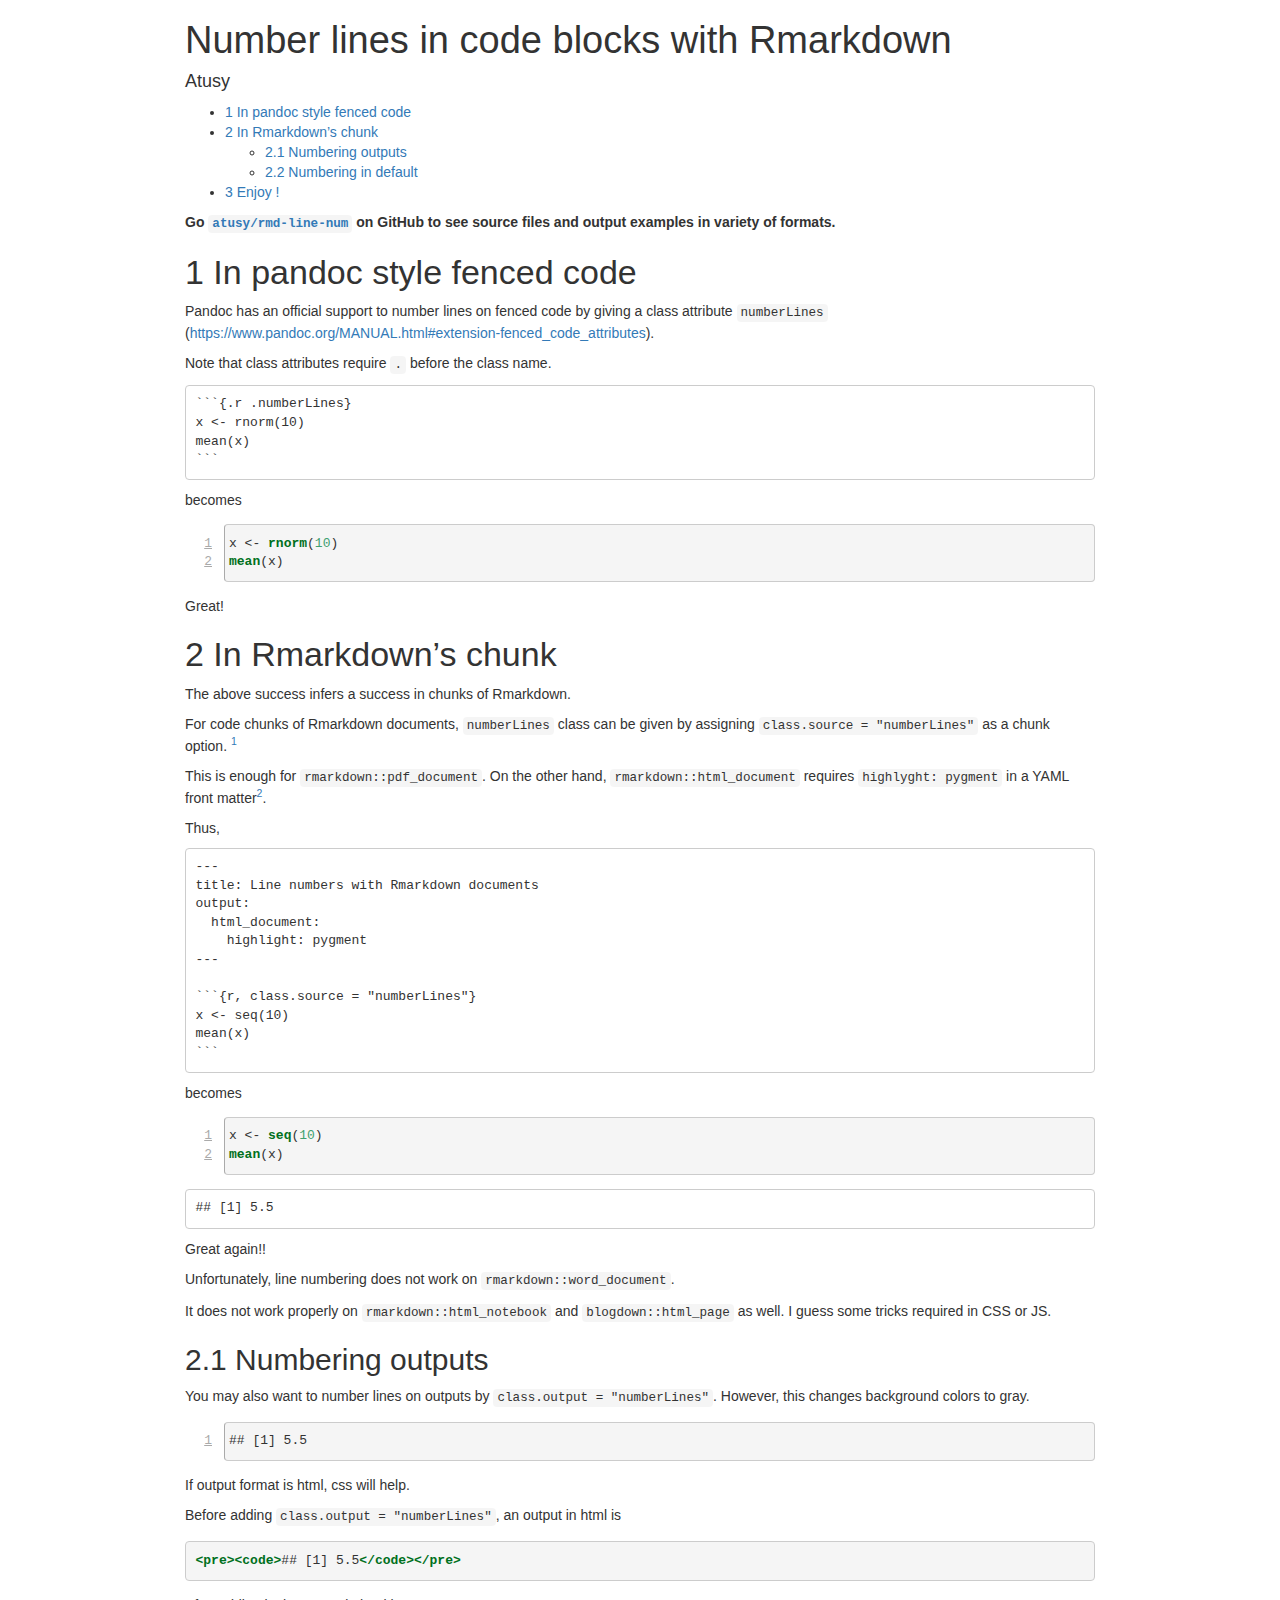
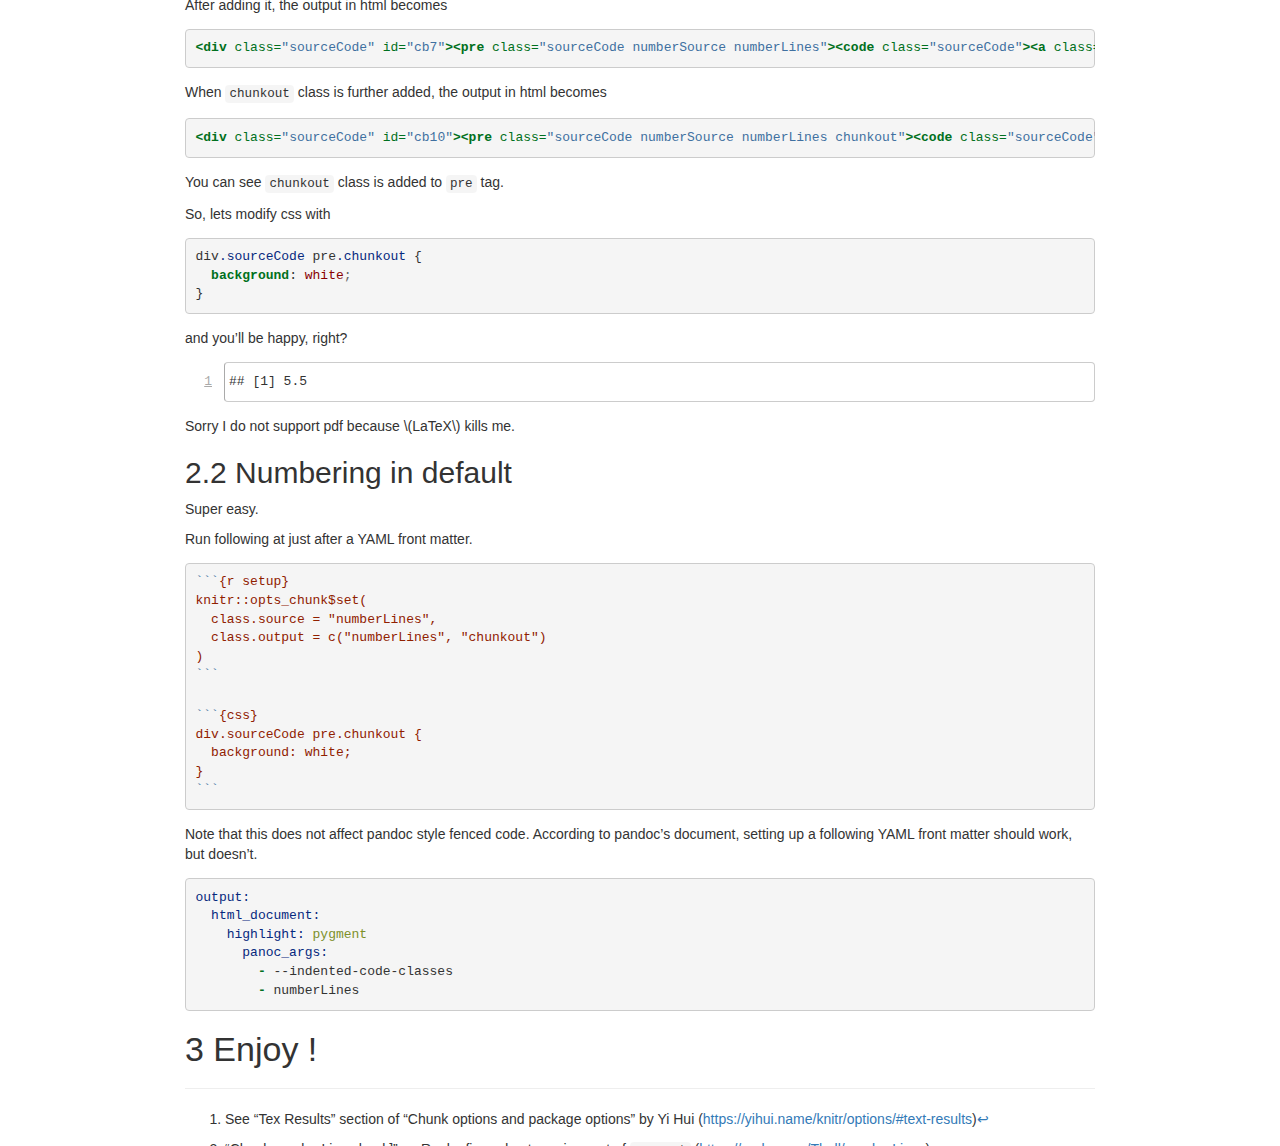
==== index.html @ ddd2d739 "add: Rmd and outputs" ====
<!DOCTYPE html>

<html xmlns="http://www.w3.org/1999/xhtml">

<head>

<meta charset="utf-8" />
<meta http-equiv="Content-Type" content="text/html; charset=utf-8" />
<meta name="generator" content="pandoc" />


<meta name="author" content="Atusy" />


<title>Number lines in code blocks with Rmarkdown</title>

<script>/*! jQuery v1.11.3 | (c) 2005, 2015 jQuery Foundation, Inc. | jquery.org/license */
!function(a,b){"object"==typeof module&&"object"==typeof module.exports?module.exports=a.document?b(a,!0):function(a){if(!a.document)throw new Error("jQuery requires a window with a document");return b(a)}:b(a)}("undefined"!=typeof window?window:this,function(a,b){var c=[],d=c.slice,e=c.concat,f=c.push,g=c.indexOf,h={},i=h.toString,j=h.hasOwnProperty,k={},l="1.11.3",m=function(a,b){return new m.fn.init(a,b)},n=/^[\s\uFEFF\xA0]+|[\s\uFEFF\xA0]+$/g,o=/^-ms-/,p=/-([\da-z])/gi,q=function(a,b){return b.toUpperCase()};m.fn=m.prototype={jquery:l,constructor:m,selector:"",length:0,toArray:function(){return d.call(this)},get:function(a){return null!=a?0>a?this[a+this.length]:this[a]:d.call(this)},pushStack:function(a){var b=m.merge(this.constructor(),a);return b.prevObject=this,b.context=this.context,b},each:function(a,b){return m.each(this,a,b)},map:function(a){return this.pushStack(m.map(this,function(b,c){return a.call(b,c,b)}))},slice:function(){return this.pushStack(d.apply(this,arguments))},first:function(){return this.eq(0)},last:function(){return this.eq(-1)},eq:function(a){var b=this.length,c=+a+(0>a?b:0);return this.pushStack(c>=0&&b>c?[this[c]]:[])},end:function(){return this.prevObject||this.constructor(null)},push:f,sort:c.sort,splice:c.splice},m.extend=m.fn.extend=function(){var a,b,c,d,e,f,g=arguments[0]||{},h=1,i=arguments.length,j=!1;for("boolean"==typeof g&&(j=g,g=arguments[h]||{},h++),"object"==typeof g||m.isFunction(g)||(g={}),h===i&&(g=this,h--);i>h;h++)if(null!=(e=arguments[h]))for(d in e)a=g[d],c=e[d],g!==c&&(j&&c&&(m.isPlainObject(c)||(b=m.isArray(c)))?(b?(b=!1,f=a&&m.isArray(a)?a:[]):f=a&&m.isPlainObject(a)?a:{},g[d]=m.extend(j,f,c)):void 0!==c&&(g[d]=c));return g},m.extend({expando:"jQuery"+(l+Math.random()).replace(/\D/g,""),isReady:!0,error:function(a){throw new Error(a)},noop:function(){},isFunction:function(a){return"function"===m.type(a)},isArray:Array.isArray||function(a){return"array"===m.type(a)},isWindow:function(a){return null!=a&&a==a.window},isNumeric:function(a){return!m.isArray(a)&&a-parseFloat(a)+1>=0},isEmptyObject:function(a){var b;for(b in a)return!1;return!0},isPlainObject:function(a){var b;if(!a||"object"!==m.type(a)||a.nodeType||m.isWindow(a))return!1;try{if(a.constructor&&!j.call(a,"constructor")&&!j.call(a.constructor.prototype,"isPrototypeOf"))return!1}catch(c){return!1}if(k.ownLast)for(b in a)return j.call(a,b);for(b in a);return void 0===b||j.call(a,b)},type:function(a){return null==a?a+"":"object"==typeof a||"function"==typeof a?h[i.call(a)]||"object":typeof a},globalEval:function(b){b&&m.trim(b)&&(a.execScript||function(b){a.eval.call(a,b)})(b)},camelCase:function(a){return a.replace(o,"ms-").replace(p,q)},nodeName:function(a,b){return a.nodeName&&a.nodeName.toLowerCase()===b.toLowerCase()},each:function(a,b,c){var d,e=0,f=a.length,g=r(a);if(c){if(g){for(;f>e;e++)if(d=b.apply(a[e],c),d===!1)break}else for(e in a)if(d=b.apply(a[e],c),d===!1)break}else if(g){for(;f>e;e++)if(d=b.call(a[e],e,a[e]),d===!1)break}else for(e in a)if(d=b.call(a[e],e,a[e]),d===!1)break;return a},trim:function(a){return null==a?"":(a+"").replace(n,"")},makeArray:function(a,b){var c=b||[];return null!=a&&(r(Object(a))?m.merge(c,"string"==typeof a?[a]:a):f.call(c,a)),c},inArray:function(a,b,c){var d;if(b){if(g)return g.call(b,a,c);for(d=b.length,c=c?0>c?Math.max(0,d+c):c:0;d>c;c++)if(c in b&&b[c]===a)return c}return-1},merge:function(a,b){var c=+b.length,d=0,e=a.length;while(c>d)a[e++]=b[d++];if(c!==c)while(void 0!==b[d])a[e++]=b[d++];return a.length=e,a},grep:function(a,b,c){for(var d,e=[],f=0,g=a.length,h=!c;g>f;f++)d=!b(a[f],f),d!==h&&e.push(a[f]);return e},map:function(a,b,c){var d,f=0,g=a.length,h=r(a),i=[];if(h)for(;g>f;f++)d=b(a[f],f,c),null!=d&&i.push(d);else for(f in a)d=b(a[f],f,c),null!=d&&i.push(d);return e.apply([],i)},guid:1,proxy:function(a,b){var c,e,f;return"string"==typeof b&&(f=a[b],b=a,a=f),m.isFunction(a)?(c=d.call(arguments,2),e=function(){return a.apply(b||this,c.concat(d.call(arguments)))},e.guid=a.guid=a.guid||m.guid++,e):void 0},now:function(){return+new Date},support:k}),m.each("Boolean Number String Function Array Date RegExp Object Error".split(" "),function(a,b){h["[object "+b+"]"]=b.toLowerCase()});function r(a){var b="length"in a&&a.length,c=m.type(a);return"function"===c||m.isWindow(a)?!1:1===a.nodeType&&b?!0:"array"===c||0===b||"number"==typeof b&&b>0&&b-1 in a}var s=function(a){var b,c,d,e,f,g,h,i,j,k,l,m,n,o,p,q,r,s,t,u="sizzle"+1*new Date,v=a.document,w=0,x=0,y=ha(),z=ha(),A=ha(),B=function(a,b){return a===b&&(l=!0),0},C=1<<31,D={}.hasOwnProperty,E=[],F=E.pop,G=E.push,H=E.push,I=E.slice,J=function(a,b){for(var c=0,d=a.length;d>c;c++)if(a[c]===b)return c;return-1},K="checked|selected|async|autofocus|autoplay|controls|defer|disabled|hidden|ismap|loop|multiple|open|readonly|required|scoped",L="[\\x20\\t\\r\\n\\f]",M="(?:\\\\.|[\\w-]|[^\\x00-\\xa0])+",N=M.replace("w","w#"),O="\\["+L+"*("+M+")(?:"+L+"*([*^$|!~]?=)"+L+"*(?:'((?:\\\\.|[^\\\\'])*)'|\"((?:\\\\.|[^\\\\\"])*)\"|("+N+"))|)"+L+"*\\]",P=":("+M+")(?:\\((('((?:\\\\.|[^\\\\'])*)'|\"((?:\\\\.|[^\\\\\"])*)\")|((?:\\\\.|[^\\\\()[\\]]|"+O+")*)|.*)\\)|)",Q=new RegExp(L+"+","g"),R=new RegExp("^"+L+"+|((?:^|[^\\\\])(?:\\\\.)*)"+L+"+$","g"),S=new RegExp("^"+L+"*,"+L+"*"),T=new RegExp("^"+L+"*([>+~]|"+L+")"+L+"*"),U=new RegExp("="+L+"*([^\\]'\"]*?)"+L+"*\\]","g"),V=new RegExp(P),W=new RegExp("^"+N+"$"),X={ID:new RegExp("^#("+M+")"),CLASS:new RegExp("^\\.("+M+")"),TAG:new RegExp("^("+M.replace("w","w*")+")"),ATTR:new RegExp("^"+O),PSEUDO:new RegExp("^"+P),CHILD:new RegExp("^:(only|first|last|nth|nth-last)-(child|of-type)(?:\\("+L+"*(even|odd|(([+-]|)(\\d*)n|)"+L+"*(?:([+-]|)"+L+"*(\\d+)|))"+L+"*\\)|)","i"),bool:new RegExp("^(?:"+K+")$","i"),needsContext:new RegExp("^"+L+"*[>+~]|:(even|odd|eq|gt|lt|nth|first|last)(?:\\("+L+"*((?:-\\d)?\\d*)"+L+"*\\)|)(?=[^-]|$)","i")},Y=/^(?:input|select|textarea|button)$/i,Z=/^h\d$/i,$=/^[^{]+\{\s*\[native \w/,_=/^(?:#([\w-]+)|(\w+)|\.([\w-]+))$/,aa=/[+~]/,ba=/'|\\/g,ca=new RegExp("\\\\([\\da-f]{1,6}"+L+"?|("+L+")|.)","ig"),da=function(a,b,c){var d="0x"+b-65536;return d!==d||c?b:0>d?String.fromCharCode(d+65536):String.fromCharCode(d>>10|55296,1023&d|56320)},ea=function(){m()};try{H.apply(E=I.call(v.childNodes),v.childNodes),E[v.childNodes.length].nodeType}catch(fa){H={apply:E.length?function(a,b){G.apply(a,I.call(b))}:function(a,b){var c=a.length,d=0;while(a[c++]=b[d++]);a.length=c-1}}}function ga(a,b,d,e){var f,h,j,k,l,o,r,s,w,x;if((b?b.ownerDocument||b:v)!==n&&m(b),b=b||n,d=d||[],k=b.nodeType,"string"!=typeof a||!a||1!==k&&9!==k&&11!==k)return d;if(!e&&p){if(11!==k&&(f=_.exec(a)))if(j=f[1]){if(9===k){if(h=b.getElementById(j),!h||!h.parentNode)return d;if(h.id===j)return d.push(h),d}else if(b.ownerDocument&&(h=b.ownerDocument.getElementById(j))&&t(b,h)&&h.id===j)return d.push(h),d}else{if(f[2])return H.apply(d,b.getElementsByTagName(a)),d;if((j=f[3])&&c.getElementsByClassName)return H.apply(d,b.getElementsByClassName(j)),d}if(c.qsa&&(!q||!q.test(a))){if(s=r=u,w=b,x=1!==k&&a,1===k&&"object"!==b.nodeName.toLowerCase()){o=g(a),(r=b.getAttribute("id"))?s=r.replace(ba,"\\$&"):b.setAttribute("id",s),s="[id='"+s+"'] ",l=o.length;while(l--)o[l]=s+ra(o[l]);w=aa.test(a)&&pa(b.parentNode)||b,x=o.join(",")}if(x)try{return H.apply(d,w.querySelectorAll(x)),d}catch(y){}finally{r||b.removeAttribute("id")}}}return i(a.replace(R,"$1"),b,d,e)}function ha(){var a=[];function b(c,e){return a.push(c+" ")>d.cacheLength&&delete b[a.shift()],b[c+" "]=e}return b}function ia(a){return a[u]=!0,a}function ja(a){var b=n.createElement("div");try{return!!a(b)}catch(c){return!1}finally{b.parentNode&&b.parentNode.removeChild(b),b=null}}function ka(a,b){var c=a.split("|"),e=a.length;while(e--)d.attrHandle[c[e]]=b}function la(a,b){var c=b&&a,d=c&&1===a.nodeType&&1===b.nodeType&&(~b.sourceIndex||C)-(~a.sourceIndex||C);if(d)return d;if(c)while(c=c.nextSibling)if(c===b)return-1;return a?1:-1}function ma(a){return function(b){var c=b.nodeName.toLowerCase();return"input"===c&&b.type===a}}function na(a){return function(b){var c=b.nodeName.toLowerCase();return("input"===c||"button"===c)&&b.type===a}}function oa(a){return ia(function(b){return b=+b,ia(function(c,d){var e,f=a([],c.length,b),g=f.length;while(g--)c[e=f[g]]&&(c[e]=!(d[e]=c[e]))})})}function pa(a){return a&&"undefined"!=typeof a.getElementsByTagName&&a}c=ga.support={},f=ga.isXML=function(a){var b=a&&(a.ownerDocument||a).documentElement;return b?"HTML"!==b.nodeName:!1},m=ga.setDocument=function(a){var b,e,g=a?a.ownerDocument||a:v;return g!==n&&9===g.nodeType&&g.documentElement?(n=g,o=g.documentElement,e=g.defaultView,e&&e!==e.top&&(e.addEventListener?e.addEventListener("unload",ea,!1):e.attachEvent&&e.attachEvent("onunload",ea)),p=!f(g),c.attributes=ja(function(a){return a.className="i",!a.getAttribute("className")}),c.getElementsByTagName=ja(function(a){return a.appendChild(g.createComment("")),!a.getElementsByTagName("*").length}),c.getElementsByClassName=$.test(g.getElementsByClassName),c.getById=ja(function(a){return o.appendChild(a).id=u,!g.getElementsByName||!g.getElementsByName(u).length}),c.getById?(d.find.ID=function(a,b){if("undefined"!=typeof b.getElementById&&p){var c=b.getElementById(a);return c&&c.parentNode?[c]:[]}},d.filter.ID=function(a){var b=a.replace(ca,da);return function(a){return a.getAttribute("id")===b}}):(delete d.find.ID,d.filter.ID=function(a){var b=a.replace(ca,da);return function(a){var c="undefined"!=typeof a.getAttributeNode&&a.getAttributeNode("id");return c&&c.value===b}}),d.find.TAG=c.getElementsByTagName?function(a,b){return"undefined"!=typeof b.getElementsByTagName?b.getElementsByTagName(a):c.qsa?b.querySelectorAll(a):void 0}:function(a,b){var c,d=[],e=0,f=b.getElementsByTagName(a);if("*"===a){while(c=f[e++])1===c.nodeType&&d.push(c);return d}return f},d.find.CLASS=c.getElementsByClassName&&function(a,b){return p?b.getElementsByClassName(a):void 0},r=[],q=[],(c.qsa=$.test(g.querySelectorAll))&&(ja(function(a){o.appendChild(a).innerHTML="<a id='"+u+"'></a><select id='"+u+"-\f]' msallowcapture=''><option selected=''></option></select>",a.querySelectorAll("[msallowcapture^='']").length&&q.push("[*^$]="+L+"*(?:''|\"\")"),a.querySelectorAll("[selected]").length||q.push("\\["+L+"*(?:value|"+K+")"),a.querySelectorAll("[id~="+u+"-]").length||q.push("~="),a.querySelectorAll(":checked").length||q.push(":checked"),a.querySelectorAll("a#"+u+"+*").length||q.push(".#.+[+~]")}),ja(function(a){var b=g.createElement("input");b.setAttribute("type","hidden"),a.appendChild(b).setAttribute("name","D"),a.querySelectorAll("[name=d]").length&&q.push("name"+L+"*[*^$|!~]?="),a.querySelectorAll(":enabled").length||q.push(":enabled",":disabled"),a.querySelectorAll("*,:x"),q.push(",.*:")})),(c.matchesSelector=$.test(s=o.matches||o.webkitMatchesSelector||o.mozMatchesSelector||o.oMatchesSelector||o.msMatchesSelector))&&ja(function(a){c.disconnectedMatch=s.call(a,"div"),s.call(a,"[s!='']:x"),r.push("!=",P)}),q=q.length&&new RegExp(q.join("|")),r=r.length&&new RegExp(r.join("|")),b=$.test(o.compareDocumentPosition),t=b||$.test(o.contains)?function(a,b){var c=9===a.nodeType?a.documentElement:a,d=b&&b.parentNode;return a===d||!(!d||1!==d.nodeType||!(c.contains?c.contains(d):a.compareDocumentPosition&&16&a.compareDocumentPosition(d)))}:function(a,b){if(b)while(b=b.parentNode)if(b===a)return!0;return!1},B=b?function(a,b){if(a===b)return l=!0,0;var d=!a.compareDocumentPosition-!b.compareDocumentPosition;return d?d:(d=(a.ownerDocument||a)===(b.ownerDocument||b)?a.compareDocumentPosition(b):1,1&d||!c.sortDetached&&b.compareDocumentPosition(a)===d?a===g||a.ownerDocument===v&&t(v,a)?-1:b===g||b.ownerDocument===v&&t(v,b)?1:k?J(k,a)-J(k,b):0:4&d?-1:1)}:function(a,b){if(a===b)return l=!0,0;var c,d=0,e=a.parentNode,f=b.parentNode,h=[a],i=[b];if(!e||!f)return a===g?-1:b===g?1:e?-1:f?1:k?J(k,a)-J(k,b):0;if(e===f)return la(a,b);c=a;while(c=c.parentNode)h.unshift(c);c=b;while(c=c.parentNode)i.unshift(c);while(h[d]===i[d])d++;return d?la(h[d],i[d]):h[d]===v?-1:i[d]===v?1:0},g):n},ga.matches=function(a,b){return ga(a,null,null,b)},ga.matchesSelector=function(a,b){if((a.ownerDocument||a)!==n&&m(a),b=b.replace(U,"='$1']"),!(!c.matchesSelector||!p||r&&r.test(b)||q&&q.test(b)))try{var d=s.call(a,b);if(d||c.disconnectedMatch||a.document&&11!==a.document.nodeType)return d}catch(e){}return ga(b,n,null,[a]).length>0},ga.contains=function(a,b){return(a.ownerDocument||a)!==n&&m(a),t(a,b)},ga.attr=function(a,b){(a.ownerDocument||a)!==n&&m(a);var e=d.attrHandle[b.toLowerCase()],f=e&&D.call(d.attrHandle,b.toLowerCase())?e(a,b,!p):void 0;return void 0!==f?f:c.attributes||!p?a.getAttribute(b):(f=a.getAttributeNode(b))&&f.specified?f.value:null},ga.error=function(a){throw new Error("Syntax error, unrecognized expression: "+a)},ga.uniqueSort=function(a){var b,d=[],e=0,f=0;if(l=!c.detectDuplicates,k=!c.sortStable&&a.slice(0),a.sort(B),l){while(b=a[f++])b===a[f]&&(e=d.push(f));while(e--)a.splice(d[e],1)}return k=null,a},e=ga.getText=function(a){var b,c="",d=0,f=a.nodeType;if(f){if(1===f||9===f||11===f){if("string"==typeof a.textContent)return a.textContent;for(a=a.firstChild;a;a=a.nextSibling)c+=e(a)}else if(3===f||4===f)return a.nodeValue}else while(b=a[d++])c+=e(b);return c},d=ga.selectors={cacheLength:50,createPseudo:ia,match:X,attrHandle:{},find:{},relative:{">":{dir:"parentNode",first:!0}," ":{dir:"parentNode"},"+":{dir:"previousSibling",first:!0},"~":{dir:"previousSibling"}},preFilter:{ATTR:function(a){return a[1]=a[1].replace(ca,da),a[3]=(a[3]||a[4]||a[5]||"").replace(ca,da),"~="===a[2]&&(a[3]=" "+a[3]+" "),a.slice(0,4)},CHILD:function(a){return a[1]=a[1].toLowerCase(),"nth"===a[1].slice(0,3)?(a[3]||ga.error(a[0]),a[4]=+(a[4]?a[5]+(a[6]||1):2*("even"===a[3]||"odd"===a[3])),a[5]=+(a[7]+a[8]||"odd"===a[3])):a[3]&&ga.error(a[0]),a},PSEUDO:function(a){var b,c=!a[6]&&a[2];return X.CHILD.test(a[0])?null:(a[3]?a[2]=a[4]||a[5]||"":c&&V.test(c)&&(b=g(c,!0))&&(b=c.indexOf(")",c.length-b)-c.length)&&(a[0]=a[0].slice(0,b),a[2]=c.slice(0,b)),a.slice(0,3))}},filter:{TAG:function(a){var b=a.replace(ca,da).toLowerCase();return"*"===a?function(){return!0}:function(a){return a.nodeName&&a.nodeName.toLowerCase()===b}},CLASS:function(a){var b=y[a+" "];return b||(b=new RegExp("(^|"+L+")"+a+"("+L+"|$)"))&&y(a,function(a){return b.test("string"==typeof a.className&&a.className||"undefined"!=typeof a.getAttribute&&a.getAttribute("class")||"")})},ATTR:function(a,b,c){return function(d){var e=ga.attr(d,a);return null==e?"!="===b:b?(e+="","="===b?e===c:"!="===b?e!==c:"^="===b?c&&0===e.indexOf(c):"*="===b?c&&e.indexOf(c)>-1:"$="===b?c&&e.slice(-c.length)===c:"~="===b?(" "+e.replace(Q," ")+" ").indexOf(c)>-1:"|="===b?e===c||e.slice(0,c.length+1)===c+"-":!1):!0}},CHILD:function(a,b,c,d,e){var f="nth"!==a.slice(0,3),g="last"!==a.slice(-4),h="of-type"===b;return 1===d&&0===e?function(a){return!!a.parentNode}:function(b,c,i){var j,k,l,m,n,o,p=f!==g?"nextSibling":"previousSibling",q=b.parentNode,r=h&&b.nodeName.toLowerCase(),s=!i&&!h;if(q){if(f){while(p){l=b;while(l=l[p])if(h?l.nodeName.toLowerCase()===r:1===l.nodeType)return!1;o=p="only"===a&&!o&&"nextSibling"}return!0}if(o=[g?q.firstChild:q.lastChild],g&&s){k=q[u]||(q[u]={}),j=k[a]||[],n=j[0]===w&&j[1],m=j[0]===w&&j[2],l=n&&q.childNodes[n];while(l=++n&&l&&l[p]||(m=n=0)||o.pop())if(1===l.nodeType&&++m&&l===b){k[a]=[w,n,m];break}}else if(s&&(j=(b[u]||(b[u]={}))[a])&&j[0]===w)m=j[1];else while(l=++n&&l&&l[p]||(m=n=0)||o.pop())if((h?l.nodeName.toLowerCase()===r:1===l.nodeType)&&++m&&(s&&((l[u]||(l[u]={}))[a]=[w,m]),l===b))break;return m-=e,m===d||m%d===0&&m/d>=0}}},PSEUDO:function(a,b){var c,e=d.pseudos[a]||d.setFilters[a.toLowerCase()]||ga.error("unsupported pseudo: "+a);return e[u]?e(b):e.length>1?(c=[a,a,"",b],d.setFilters.hasOwnProperty(a.toLowerCase())?ia(function(a,c){var d,f=e(a,b),g=f.length;while(g--)d=J(a,f[g]),a[d]=!(c[d]=f[g])}):function(a){return e(a,0,c)}):e}},pseudos:{not:ia(function(a){var b=[],c=[],d=h(a.replace(R,"$1"));return d[u]?ia(function(a,b,c,e){var f,g=d(a,null,e,[]),h=a.length;while(h--)(f=g[h])&&(a[h]=!(b[h]=f))}):function(a,e,f){return b[0]=a,d(b,null,f,c),b[0]=null,!c.pop()}}),has:ia(function(a){return function(b){return ga(a,b).length>0}}),contains:ia(function(a){return a=a.replace(ca,da),function(b){return(b.textContent||b.innerText||e(b)).indexOf(a)>-1}}),lang:ia(function(a){return W.test(a||"")||ga.error("unsupported lang: "+a),a=a.replace(ca,da).toLowerCase(),function(b){var c;do if(c=p?b.lang:b.getAttribute("xml:lang")||b.getAttribute("lang"))return c=c.toLowerCase(),c===a||0===c.indexOf(a+"-");while((b=b.parentNode)&&1===b.nodeType);return!1}}),target:function(b){var c=a.location&&a.location.hash;return c&&c.slice(1)===b.id},root:function(a){return a===o},focus:function(a){return a===n.activeElement&&(!n.hasFocus||n.hasFocus())&&!!(a.type||a.href||~a.tabIndex)},enabled:function(a){return a.disabled===!1},disabled:function(a){return a.disabled===!0},checked:function(a){var b=a.nodeName.toLowerCase();return"input"===b&&!!a.checked||"option"===b&&!!a.selected},selected:function(a){return a.parentNode&&a.parentNode.selectedIndex,a.selected===!0},empty:function(a){for(a=a.firstChild;a;a=a.nextSibling)if(a.nodeType<6)return!1;return!0},parent:function(a){return!d.pseudos.empty(a)},header:function(a){return Z.test(a.nodeName)},input:function(a){return Y.test(a.nodeName)},button:function(a){var b=a.nodeName.toLowerCase();return"input"===b&&"button"===a.type||"button"===b},text:function(a){var b;return"input"===a.nodeName.toLowerCase()&&"text"===a.type&&(null==(b=a.getAttribute("type"))||"text"===b.toLowerCase())},first:oa(function(){return[0]}),last:oa(function(a,b){return[b-1]}),eq:oa(function(a,b,c){return[0>c?c+b:c]}),even:oa(function(a,b){for(var c=0;b>c;c+=2)a.push(c);return a}),odd:oa(function(a,b){for(var c=1;b>c;c+=2)a.push(c);return a}),lt:oa(function(a,b,c){for(var d=0>c?c+b:c;--d>=0;)a.push(d);return a}),gt:oa(function(a,b,c){for(var d=0>c?c+b:c;++d<b;)a.push(d);return a})}},d.pseudos.nth=d.pseudos.eq;for(b in{radio:!0,checkbox:!0,file:!0,password:!0,image:!0})d.pseudos[b]=ma(b);for(b in{submit:!0,reset:!0})d.pseudos[b]=na(b);function qa(){}qa.prototype=d.filters=d.pseudos,d.setFilters=new qa,g=ga.tokenize=function(a,b){var c,e,f,g,h,i,j,k=z[a+" "];if(k)return b?0:k.slice(0);h=a,i=[],j=d.preFilter;while(h){(!c||(e=S.exec(h)))&&(e&&(h=h.slice(e[0].length)||h),i.push(f=[])),c=!1,(e=T.exec(h))&&(c=e.shift(),f.push({value:c,type:e[0].replace(R," ")}),h=h.slice(c.length));for(g in d.filter)!(e=X[g].exec(h))||j[g]&&!(e=j[g](e))||(c=e.shift(),f.push({value:c,type:g,matches:e}),h=h.slice(c.length));if(!c)break}return b?h.length:h?ga.error(a):z(a,i).slice(0)};function ra(a){for(var b=0,c=a.length,d="";c>b;b++)d+=a[b].value;return d}function sa(a,b,c){var d=b.dir,e=c&&"parentNode"===d,f=x++;return b.first?function(b,c,f){while(b=b[d])if(1===b.nodeType||e)return a(b,c,f)}:function(b,c,g){var h,i,j=[w,f];if(g){while(b=b[d])if((1===b.nodeType||e)&&a(b,c,g))return!0}else while(b=b[d])if(1===b.nodeType||e){if(i=b[u]||(b[u]={}),(h=i[d])&&h[0]===w&&h[1]===f)return j[2]=h[2];if(i[d]=j,j[2]=a(b,c,g))return!0}}}function ta(a){return a.length>1?function(b,c,d){var e=a.length;while(e--)if(!a[e](b,c,d))return!1;return!0}:a[0]}function ua(a,b,c){for(var d=0,e=b.length;e>d;d++)ga(a,b[d],c);return c}function va(a,b,c,d,e){for(var f,g=[],h=0,i=a.length,j=null!=b;i>h;h++)(f=a[h])&&(!c||c(f,d,e))&&(g.push(f),j&&b.push(h));return g}function wa(a,b,c,d,e,f){return d&&!d[u]&&(d=wa(d)),e&&!e[u]&&(e=wa(e,f)),ia(function(f,g,h,i){var j,k,l,m=[],n=[],o=g.length,p=f||ua(b||"*",h.nodeType?[h]:h,[]),q=!a||!f&&b?p:va(p,m,a,h,i),r=c?e||(f?a:o||d)?[]:g:q;if(c&&c(q,r,h,i),d){j=va(r,n),d(j,[],h,i),k=j.length;while(k--)(l=j[k])&&(r[n[k]]=!(q[n[k]]=l))}if(f){if(e||a){if(e){j=[],k=r.length;while(k--)(l=r[k])&&j.push(q[k]=l);e(null,r=[],j,i)}k=r.length;while(k--)(l=r[k])&&(j=e?J(f,l):m[k])>-1&&(f[j]=!(g[j]=l))}}else r=va(r===g?r.splice(o,r.length):r),e?e(null,g,r,i):H.apply(g,r)})}function xa(a){for(var b,c,e,f=a.length,g=d.relative[a[0].type],h=g||d.relative[" "],i=g?1:0,k=sa(function(a){return a===b},h,!0),l=sa(function(a){return J(b,a)>-1},h,!0),m=[function(a,c,d){var e=!g&&(d||c!==j)||((b=c).nodeType?k(a,c,d):l(a,c,d));return b=null,e}];f>i;i++)if(c=d.relative[a[i].type])m=[sa(ta(m),c)];else{if(c=d.filter[a[i].type].apply(null,a[i].matches),c[u]){for(e=++i;f>e;e++)if(d.relative[a[e].type])break;return wa(i>1&&ta(m),i>1&&ra(a.slice(0,i-1).concat({value:" "===a[i-2].type?"*":""})).replace(R,"$1"),c,e>i&&xa(a.slice(i,e)),f>e&&xa(a=a.slice(e)),f>e&&ra(a))}m.push(c)}return ta(m)}function ya(a,b){var c=b.length>0,e=a.length>0,f=function(f,g,h,i,k){var l,m,o,p=0,q="0",r=f&&[],s=[],t=j,u=f||e&&d.find.TAG("*",k),v=w+=null==t?1:Math.random()||.1,x=u.length;for(k&&(j=g!==n&&g);q!==x&&null!=(l=u[q]);q++){if(e&&l){m=0;while(o=a[m++])if(o(l,g,h)){i.push(l);break}k&&(w=v)}c&&((l=!o&&l)&&p--,f&&r.push(l))}if(p+=q,c&&q!==p){m=0;while(o=b[m++])o(r,s,g,h);if(f){if(p>0)while(q--)r[q]||s[q]||(s[q]=F.call(i));s=va(s)}H.apply(i,s),k&&!f&&s.length>0&&p+b.length>1&&ga.uniqueSort(i)}return k&&(w=v,j=t),r};return c?ia(f):f}return h=ga.compile=function(a,b){var c,d=[],e=[],f=A[a+" "];if(!f){b||(b=g(a)),c=b.length;while(c--)f=xa(b[c]),f[u]?d.push(f):e.push(f);f=A(a,ya(e,d)),f.selector=a}return f},i=ga.select=function(a,b,e,f){var i,j,k,l,m,n="function"==typeof a&&a,o=!f&&g(a=n.selector||a);if(e=e||[],1===o.length){if(j=o[0]=o[0].slice(0),j.length>2&&"ID"===(k=j[0]).type&&c.getById&&9===b.nodeType&&p&&d.relative[j[1].type]){if(b=(d.find.ID(k.matches[0].replace(ca,da),b)||[])[0],!b)return e;n&&(b=b.parentNode),a=a.slice(j.shift().value.length)}i=X.needsContext.test(a)?0:j.length;while(i--){if(k=j[i],d.relative[l=k.type])break;if((m=d.find[l])&&(f=m(k.matches[0].replace(ca,da),aa.test(j[0].type)&&pa(b.parentNode)||b))){if(j.splice(i,1),a=f.length&&ra(j),!a)return H.apply(e,f),e;break}}}return(n||h(a,o))(f,b,!p,e,aa.test(a)&&pa(b.parentNode)||b),e},c.sortStable=u.split("").sort(B).join("")===u,c.detectDuplicates=!!l,m(),c.sortDetached=ja(function(a){return 1&a.compareDocumentPosition(n.createElement("div"))}),ja(function(a){return a.innerHTML="<a href='#'></a>","#"===a.firstChild.getAttribute("href")})||ka("type|href|height|width",function(a,b,c){return c?void 0:a.getAttribute(b,"type"===b.toLowerCase()?1:2)}),c.attributes&&ja(function(a){return a.innerHTML="<input/>",a.firstChild.setAttribute("value",""),""===a.firstChild.getAttribute("value")})||ka("value",function(a,b,c){return c||"input"!==a.nodeName.toLowerCase()?void 0:a.defaultValue}),ja(function(a){return null==a.getAttribute("disabled")})||ka(K,function(a,b,c){var d;return c?void 0:a[b]===!0?b.toLowerCase():(d=a.getAttributeNode(b))&&d.specified?d.value:null}),ga}(a);m.find=s,m.expr=s.selectors,m.expr[":"]=m.expr.pseudos,m.unique=s.uniqueSort,m.text=s.getText,m.isXMLDoc=s.isXML,m.contains=s.contains;var t=m.expr.match.needsContext,u=/^<(\w+)\s*\/?>(?:<\/\1>|)$/,v=/^.[^:#\[\.,]*$/;function w(a,b,c){if(m.isFunction(b))return m.grep(a,function(a,d){return!!b.call(a,d,a)!==c});if(b.nodeType)return m.grep(a,function(a){return a===b!==c});if("string"==typeof b){if(v.test(b))return m.filter(b,a,c);b=m.filter(b,a)}return m.grep(a,function(a){return m.inArray(a,b)>=0!==c})}m.filter=function(a,b,c){var d=b[0];return c&&(a=":not("+a+")"),1===b.length&&1===d.nodeType?m.find.matchesSelector(d,a)?[d]:[]:m.find.matches(a,m.grep(b,function(a){return 1===a.nodeType}))},m.fn.extend({find:function(a){var b,c=[],d=this,e=d.length;if("string"!=typeof a)return this.pushStack(m(a).filter(function(){for(b=0;e>b;b++)if(m.contains(d[b],this))return!0}));for(b=0;e>b;b++)m.find(a,d[b],c);return c=this.pushStack(e>1?m.unique(c):c),c.selector=this.selector?this.selector+" "+a:a,c},filter:function(a){return this.pushStack(w(this,a||[],!1))},not:function(a){return this.pushStack(w(this,a||[],!0))},is:function(a){return!!w(this,"string"==typeof a&&t.test(a)?m(a):a||[],!1).length}});var x,y=a.document,z=/^(?:\s*(<[\w\W]+>)[^>]*|#([\w-]*))$/,A=m.fn.init=function(a,b){var c,d;if(!a)return this;if("string"==typeof a){if(c="<"===a.charAt(0)&&">"===a.charAt(a.length-1)&&a.length>=3?[null,a,null]:z.exec(a),!c||!c[1]&&b)return!b||b.jquery?(b||x).find(a):this.constructor(b).find(a);if(c[1]){if(b=b instanceof m?b[0]:b,m.merge(this,m.parseHTML(c[1],b&&b.nodeType?b.ownerDocument||b:y,!0)),u.test(c[1])&&m.isPlainObject(b))for(c in b)m.isFunction(this[c])?this[c](b[c]):this.attr(c,b[c]);return this}if(d=y.getElementById(c[2]),d&&d.parentNode){if(d.id!==c[2])return x.find(a);this.length=1,this[0]=d}return this.context=y,this.selector=a,this}return a.nodeType?(this.context=this[0]=a,this.length=1,this):m.isFunction(a)?"undefined"!=typeof x.ready?x.ready(a):a(m):(void 0!==a.selector&&(this.selector=a.selector,this.context=a.context),m.makeArray(a,this))};A.prototype=m.fn,x=m(y);var B=/^(?:parents|prev(?:Until|All))/,C={children:!0,contents:!0,next:!0,prev:!0};m.extend({dir:function(a,b,c){var d=[],e=a[b];while(e&&9!==e.nodeType&&(void 0===c||1!==e.nodeType||!m(e).is(c)))1===e.nodeType&&d.push(e),e=e[b];return d},sibling:function(a,b){for(var c=[];a;a=a.nextSibling)1===a.nodeType&&a!==b&&c.push(a);return c}}),m.fn.extend({has:function(a){var b,c=m(a,this),d=c.length;return this.filter(function(){for(b=0;d>b;b++)if(m.contains(this,c[b]))return!0})},closest:function(a,b){for(var c,d=0,e=this.length,f=[],g=t.test(a)||"string"!=typeof a?m(a,b||this.context):0;e>d;d++)for(c=this[d];c&&c!==b;c=c.parentNode)if(c.nodeType<11&&(g?g.index(c)>-1:1===c.nodeType&&m.find.matchesSelector(c,a))){f.push(c);break}return this.pushStack(f.length>1?m.unique(f):f)},index:function(a){return a?"string"==typeof a?m.inArray(this[0],m(a)):m.inArray(a.jquery?a[0]:a,this):this[0]&&this[0].parentNode?this.first().prevAll().length:-1},add:function(a,b){return this.pushStack(m.unique(m.merge(this.get(),m(a,b))))},addBack:function(a){return this.add(null==a?this.prevObject:this.prevObject.filter(a))}});function D(a,b){do a=a[b];while(a&&1!==a.nodeType);return a}m.each({parent:function(a){var b=a.parentNode;return b&&11!==b.nodeType?b:null},parents:function(a){return m.dir(a,"parentNode")},parentsUntil:function(a,b,c){return m.dir(a,"parentNode",c)},next:function(a){return D(a,"nextSibling")},prev:function(a){return D(a,"previousSibling")},nextAll:function(a){return m.dir(a,"nextSibling")},prevAll:function(a){return m.dir(a,"previousSibling")},nextUntil:function(a,b,c){return m.dir(a,"nextSibling",c)},prevUntil:function(a,b,c){return m.dir(a,"previousSibling",c)},siblings:function(a){return m.sibling((a.parentNode||{}).firstChild,a)},children:function(a){return m.sibling(a.firstChild)},contents:function(a){return m.nodeName(a,"iframe")?a.contentDocument||a.contentWindow.document:m.merge([],a.childNodes)}},function(a,b){m.fn[a]=function(c,d){var e=m.map(this,b,c);return"Until"!==a.slice(-5)&&(d=c),d&&"string"==typeof d&&(e=m.filter(d,e)),this.length>1&&(C[a]||(e=m.unique(e)),B.test(a)&&(e=e.reverse())),this.pushStack(e)}});var E=/\S+/g,F={};function G(a){var b=F[a]={};return m.each(a.match(E)||[],function(a,c){b[c]=!0}),b}m.Callbacks=function(a){a="string"==typeof a?F[a]||G(a):m.extend({},a);var b,c,d,e,f,g,h=[],i=!a.once&&[],j=function(l){for(c=a.memory&&l,d=!0,f=g||0,g=0,e=h.length,b=!0;h&&e>f;f++)if(h[f].apply(l[0],l[1])===!1&&a.stopOnFalse){c=!1;break}b=!1,h&&(i?i.length&&j(i.shift()):c?h=[]:k.disable())},k={add:function(){if(h){var d=h.length;!function f(b){m.each(b,function(b,c){var d=m.type(c);"function"===d?a.unique&&k.has(c)||h.push(c):c&&c.length&&"string"!==d&&f(c)})}(arguments),b?e=h.length:c&&(g=d,j(c))}return this},remove:function(){return h&&m.each(arguments,function(a,c){var d;while((d=m.inArray(c,h,d))>-1)h.splice(d,1),b&&(e>=d&&e--,f>=d&&f--)}),this},has:function(a){return a?m.inArray(a,h)>-1:!(!h||!h.length)},empty:function(){return h=[],e=0,this},disable:function(){return h=i=c=void 0,this},disabled:function(){return!h},lock:function(){return i=void 0,c||k.disable(),this},locked:function(){return!i},fireWith:function(a,c){return!h||d&&!i||(c=c||[],c=[a,c.slice?c.slice():c],b?i.push(c):j(c)),this},fire:function(){return k.fireWith(this,arguments),this},fired:function(){return!!d}};return k},m.extend({Deferred:function(a){var b=[["resolve","done",m.Callbacks("once memory"),"resolved"],["reject","fail",m.Callbacks("once memory"),"rejected"],["notify","progress",m.Callbacks("memory")]],c="pending",d={state:function(){return c},always:function(){return e.done(arguments).fail(arguments),this},then:function(){var a=arguments;return m.Deferred(function(c){m.each(b,function(b,f){var g=m.isFunction(a[b])&&a[b];e[f[1]](function(){var a=g&&g.apply(this,arguments);a&&m.isFunction(a.promise)?a.promise().done(c.resolve).fail(c.reject).progress(c.notify):c[f[0]+"With"](this===d?c.promise():this,g?[a]:arguments)})}),a=null}).promise()},promise:function(a){return null!=a?m.extend(a,d):d}},e={};return d.pipe=d.then,m.each(b,function(a,f){var g=f[2],h=f[3];d[f[1]]=g.add,h&&g.add(function(){c=h},b[1^a][2].disable,b[2][2].lock),e[f[0]]=function(){return e[f[0]+"With"](this===e?d:this,arguments),this},e[f[0]+"With"]=g.fireWith}),d.promise(e),a&&a.call(e,e),e},when:function(a){var b=0,c=d.call(arguments),e=c.length,f=1!==e||a&&m.isFunction(a.promise)?e:0,g=1===f?a:m.Deferred(),h=function(a,b,c){return function(e){b[a]=this,c[a]=arguments.length>1?d.call(arguments):e,c===i?g.notifyWith(b,c):--f||g.resolveWith(b,c)}},i,j,k;if(e>1)for(i=new Array(e),j=new Array(e),k=new Array(e);e>b;b++)c[b]&&m.isFunction(c[b].promise)?c[b].promise().done(h(b,k,c)).fail(g.reject).progress(h(b,j,i)):--f;return f||g.resolveWith(k,c),g.promise()}});var H;m.fn.ready=function(a){return m.ready.promise().done(a),this},m.extend({isReady:!1,readyWait:1,holdReady:function(a){a?m.readyWait++:m.ready(!0)},ready:function(a){if(a===!0?!--m.readyWait:!m.isReady){if(!y.body)return setTimeout(m.ready);m.isReady=!0,a!==!0&&--m.readyWait>0||(H.resolveWith(y,[m]),m.fn.triggerHandler&&(m(y).triggerHandler("ready"),m(y).off("ready")))}}});function I(){y.addEventListener?(y.removeEventListener("DOMContentLoaded",J,!1),a.removeEventListener("load",J,!1)):(y.detachEvent("onreadystatechange",J),a.detachEvent("onload",J))}function J(){(y.addEventListener||"load"===event.type||"complete"===y.readyState)&&(I(),m.ready())}m.ready.promise=function(b){if(!H)if(H=m.Deferred(),"complete"===y.readyState)setTimeout(m.ready);else if(y.addEventListener)y.addEventListener("DOMContentLoaded",J,!1),a.addEventListener("load",J,!1);else{y.attachEvent("onreadystatechange",J),a.attachEvent("onload",J);var c=!1;try{c=null==a.frameElement&&y.documentElement}catch(d){}c&&c.doScroll&&!function e(){if(!m.isReady){try{c.doScroll("left")}catch(a){return setTimeout(e,50)}I(),m.ready()}}()}return H.promise(b)};var K="undefined",L;for(L in m(k))break;k.ownLast="0"!==L,k.inlineBlockNeedsLayout=!1,m(function(){var a,b,c,d;c=y.getElementsByTagName("body")[0],c&&c.style&&(b=y.createElement("div"),d=y.createElement("div"),d.style.cssText="position:absolute;border:0;width:0;height:0;top:0;left:-9999px",c.appendChild(d).appendChild(b),typeof b.style.zoom!==K&&(b.style.cssText="display:inline;margin:0;border:0;padding:1px;width:1px;zoom:1",k.inlineBlockNeedsLayout=a=3===b.offsetWidth,a&&(c.style.zoom=1)),c.removeChild(d))}),function(){var a=y.createElement("div");if(null==k.deleteExpando){k.deleteExpando=!0;try{delete a.test}catch(b){k.deleteExpando=!1}}a=null}(),m.acceptData=function(a){var b=m.noData[(a.nodeName+" ").toLowerCase()],c=+a.nodeType||1;return 1!==c&&9!==c?!1:!b||b!==!0&&a.getAttribute("classid")===b};var M=/^(?:\{[\w\W]*\}|\[[\w\W]*\])$/,N=/([A-Z])/g;function O(a,b,c){if(void 0===c&&1===a.nodeType){var d="data-"+b.replace(N,"-$1").toLowerCase();if(c=a.getAttribute(d),"string"==typeof c){try{c="true"===c?!0:"false"===c?!1:"null"===c?null:+c+""===c?+c:M.test(c)?m.parseJSON(c):c}catch(e){}m.data(a,b,c)}else c=void 0}return c}function P(a){var b;for(b in a)if(("data"!==b||!m.isEmptyObject(a[b]))&&"toJSON"!==b)return!1;

return!0}function Q(a,b,d,e){if(m.acceptData(a)){var f,g,h=m.expando,i=a.nodeType,j=i?m.cache:a,k=i?a[h]:a[h]&&h;if(k&&j[k]&&(e||j[k].data)||void 0!==d||"string"!=typeof b)return k||(k=i?a[h]=c.pop()||m.guid++:h),j[k]||(j[k]=i?{}:{toJSON:m.noop}),("object"==typeof b||"function"==typeof b)&&(e?j[k]=m.extend(j[k],b):j[k].data=m.extend(j[k].data,b)),g=j[k],e||(g.data||(g.data={}),g=g.data),void 0!==d&&(g[m.camelCase(b)]=d),"string"==typeof b?(f=g[b],null==f&&(f=g[m.camelCase(b)])):f=g,f}}function R(a,b,c){if(m.acceptData(a)){var d,e,f=a.nodeType,g=f?m.cache:a,h=f?a[m.expando]:m.expando;if(g[h]){if(b&&(d=c?g[h]:g[h].data)){m.isArray(b)?b=b.concat(m.map(b,m.camelCase)):b in d?b=[b]:(b=m.camelCase(b),b=b in d?[b]:b.split(" ")),e=b.length;while(e--)delete d[b[e]];if(c?!P(d):!m.isEmptyObject(d))return}(c||(delete g[h].data,P(g[h])))&&(f?m.cleanData([a],!0):k.deleteExpando||g!=g.window?delete g[h]:g[h]=null)}}}m.extend({cache:{},noData:{"applet ":!0,"embed ":!0,"object ":"clsid:D27CDB6E-AE6D-11cf-96B8-444553540000"},hasData:function(a){return a=a.nodeType?m.cache[a[m.expando]]:a[m.expando],!!a&&!P(a)},data:function(a,b,c){return Q(a,b,c)},removeData:function(a,b){return R(a,b)},_data:function(a,b,c){return Q(a,b,c,!0)},_removeData:function(a,b){return R(a,b,!0)}}),m.fn.extend({data:function(a,b){var c,d,e,f=this[0],g=f&&f.attributes;if(void 0===a){if(this.length&&(e=m.data(f),1===f.nodeType&&!m._data(f,"parsedAttrs"))){c=g.length;while(c--)g[c]&&(d=g[c].name,0===d.indexOf("data-")&&(d=m.camelCase(d.slice(5)),O(f,d,e[d])));m._data(f,"parsedAttrs",!0)}return e}return"object"==typeof a?this.each(function(){m.data(this,a)}):arguments.length>1?this.each(function(){m.data(this,a,b)}):f?O(f,a,m.data(f,a)):void 0},removeData:function(a){return this.each(function(){m.removeData(this,a)})}}),m.extend({queue:function(a,b,c){var d;return a?(b=(b||"fx")+"queue",d=m._data(a,b),c&&(!d||m.isArray(c)?d=m._data(a,b,m.makeArray(c)):d.push(c)),d||[]):void 0},dequeue:function(a,b){b=b||"fx";var c=m.queue(a,b),d=c.length,e=c.shift(),f=m._queueHooks(a,b),g=function(){m.dequeue(a,b)};"inprogress"===e&&(e=c.shift(),d--),e&&("fx"===b&&c.unshift("inprogress"),delete f.stop,e.call(a,g,f)),!d&&f&&f.empty.fire()},_queueHooks:function(a,b){var c=b+"queueHooks";return m._data(a,c)||m._data(a,c,{empty:m.Callbacks("once memory").add(function(){m._removeData(a,b+"queue"),m._removeData(a,c)})})}}),m.fn.extend({queue:function(a,b){var c=2;return"string"!=typeof a&&(b=a,a="fx",c--),arguments.length<c?m.queue(this[0],a):void 0===b?this:this.each(function(){var c=m.queue(this,a,b);m._queueHooks(this,a),"fx"===a&&"inprogress"!==c[0]&&m.dequeue(this,a)})},dequeue:function(a){return this.each(function(){m.dequeue(this,a)})},clearQueue:function(a){return this.queue(a||"fx",[])},promise:function(a,b){var c,d=1,e=m.Deferred(),f=this,g=this.length,h=function(){--d||e.resolveWith(f,[f])};"string"!=typeof a&&(b=a,a=void 0),a=a||"fx";while(g--)c=m._data(f[g],a+"queueHooks"),c&&c.empty&&(d++,c.empty.add(h));return h(),e.promise(b)}});var S=/[+-]?(?:\d*\.|)\d+(?:[eE][+-]?\d+|)/.source,T=["Top","Right","Bottom","Left"],U=function(a,b){return a=b||a,"none"===m.css(a,"display")||!m.contains(a.ownerDocument,a)},V=m.access=function(a,b,c,d,e,f,g){var h=0,i=a.length,j=null==c;if("object"===m.type(c)){e=!0;for(h in c)m.access(a,b,h,c[h],!0,f,g)}else if(void 0!==d&&(e=!0,m.isFunction(d)||(g=!0),j&&(g?(b.call(a,d),b=null):(j=b,b=function(a,b,c){return j.call(m(a),c)})),b))for(;i>h;h++)b(a[h],c,g?d:d.call(a[h],h,b(a[h],c)));return e?a:j?b.call(a):i?b(a[0],c):f},W=/^(?:checkbox|radio)$/i;!function(){var a=y.createElement("input"),b=y.createElement("div"),c=y.createDocumentFragment();if(b.innerHTML="  <link/><table></table><a href='/a'>a</a><input type='checkbox'/>",k.leadingWhitespace=3===b.firstChild.nodeType,k.tbody=!b.getElementsByTagName("tbody").length,k.htmlSerialize=!!b.getElementsByTagName("link").length,k.html5Clone="<:nav></:nav>"!==y.createElement("nav").cloneNode(!0).outerHTML,a.type="checkbox",a.checked=!0,c.appendChild(a),k.appendChecked=a.checked,b.innerHTML="<textarea>x</textarea>",k.noCloneChecked=!!b.cloneNode(!0).lastChild.defaultValue,c.appendChild(b),b.innerHTML="<input type='radio' checked='checked' name='t'/>",k.checkClone=b.cloneNode(!0).cloneNode(!0).lastChild.checked,k.noCloneEvent=!0,b.attachEvent&&(b.attachEvent("onclick",function(){k.noCloneEvent=!1}),b.cloneNode(!0).click()),null==k.deleteExpando){k.deleteExpando=!0;try{delete b.test}catch(d){k.deleteExpando=!1}}}(),function(){var b,c,d=y.createElement("div");for(b in{submit:!0,change:!0,focusin:!0})c="on"+b,(k[b+"Bubbles"]=c in a)||(d.setAttribute(c,"t"),k[b+"Bubbles"]=d.attributes[c].expando===!1);d=null}();var X=/^(?:input|select|textarea)$/i,Y=/^key/,Z=/^(?:mouse|pointer|contextmenu)|click/,$=/^(?:focusinfocus|focusoutblur)$/,_=/^([^.]*)(?:\.(.+)|)$/;function aa(){return!0}function ba(){return!1}function ca(){try{return y.activeElement}catch(a){}}m.event={global:{},add:function(a,b,c,d,e){var f,g,h,i,j,k,l,n,o,p,q,r=m._data(a);if(r){c.handler&&(i=c,c=i.handler,e=i.selector),c.guid||(c.guid=m.guid++),(g=r.events)||(g=r.events={}),(k=r.handle)||(k=r.handle=function(a){return typeof m===K||a&&m.event.triggered===a.type?void 0:m.event.dispatch.apply(k.elem,arguments)},k.elem=a),b=(b||"").match(E)||[""],h=b.length;while(h--)f=_.exec(b[h])||[],o=q=f[1],p=(f[2]||"").split(".").sort(),o&&(j=m.event.special[o]||{},o=(e?j.delegateType:j.bindType)||o,j=m.event.special[o]||{},l=m.extend({type:o,origType:q,data:d,handler:c,guid:c.guid,selector:e,needsContext:e&&m.expr.match.needsContext.test(e),namespace:p.join(".")},i),(n=g[o])||(n=g[o]=[],n.delegateCount=0,j.setup&&j.setup.call(a,d,p,k)!==!1||(a.addEventListener?a.addEventListener(o,k,!1):a.attachEvent&&a.attachEvent("on"+o,k))),j.add&&(j.add.call(a,l),l.handler.guid||(l.handler.guid=c.guid)),e?n.splice(n.delegateCount++,0,l):n.push(l),m.event.global[o]=!0);a=null}},remove:function(a,b,c,d,e){var f,g,h,i,j,k,l,n,o,p,q,r=m.hasData(a)&&m._data(a);if(r&&(k=r.events)){b=(b||"").match(E)||[""],j=b.length;while(j--)if(h=_.exec(b[j])||[],o=q=h[1],p=(h[2]||"").split(".").sort(),o){l=m.event.special[o]||{},o=(d?l.delegateType:l.bindType)||o,n=k[o]||[],h=h[2]&&new RegExp("(^|\\.)"+p.join("\\.(?:.*\\.|)")+"(\\.|$)"),i=f=n.length;while(f--)g=n[f],!e&&q!==g.origType||c&&c.guid!==g.guid||h&&!h.test(g.namespace)||d&&d!==g.selector&&("**"!==d||!g.selector)||(n.splice(f,1),g.selector&&n.delegateCount--,l.remove&&l.remove.call(a,g));i&&!n.length&&(l.teardown&&l.teardown.call(a,p,r.handle)!==!1||m.removeEvent(a,o,r.handle),delete k[o])}else for(o in k)m.event.remove(a,o+b[j],c,d,!0);m.isEmptyObject(k)&&(delete r.handle,m._removeData(a,"events"))}},trigger:function(b,c,d,e){var f,g,h,i,k,l,n,o=[d||y],p=j.call(b,"type")?b.type:b,q=j.call(b,"namespace")?b.namespace.split("."):[];if(h=l=d=d||y,3!==d.nodeType&&8!==d.nodeType&&!$.test(p+m.event.triggered)&&(p.indexOf(".")>=0&&(q=p.split("."),p=q.shift(),q.sort()),g=p.indexOf(":")<0&&"on"+p,b=b[m.expando]?b:new m.Event(p,"object"==typeof b&&b),b.isTrigger=e?2:3,b.namespace=q.join("."),b.namespace_re=b.namespace?new RegExp("(^|\\.)"+q.join("\\.(?:.*\\.|)")+"(\\.|$)"):null,b.result=void 0,b.target||(b.target=d),c=null==c?[b]:m.makeArray(c,[b]),k=m.event.special[p]||{},e||!k.trigger||k.trigger.apply(d,c)!==!1)){if(!e&&!k.noBubble&&!m.isWindow(d)){for(i=k.delegateType||p,$.test(i+p)||(h=h.parentNode);h;h=h.parentNode)o.push(h),l=h;l===(d.ownerDocument||y)&&o.push(l.defaultView||l.parentWindow||a)}n=0;while((h=o[n++])&&!b.isPropagationStopped())b.type=n>1?i:k.bindType||p,f=(m._data(h,"events")||{})[b.type]&&m._data(h,"handle"),f&&f.apply(h,c),f=g&&h[g],f&&f.apply&&m.acceptData(h)&&(b.result=f.apply(h,c),b.result===!1&&b.preventDefault());if(b.type=p,!e&&!b.isDefaultPrevented()&&(!k._default||k._default.apply(o.pop(),c)===!1)&&m.acceptData(d)&&g&&d[p]&&!m.isWindow(d)){l=d[g],l&&(d[g]=null),m.event.triggered=p;try{d[p]()}catch(r){}m.event.triggered=void 0,l&&(d[g]=l)}return b.result}},dispatch:function(a){a=m.event.fix(a);var b,c,e,f,g,h=[],i=d.call(arguments),j=(m._data(this,"events")||{})[a.type]||[],k=m.event.special[a.type]||{};if(i[0]=a,a.delegateTarget=this,!k.preDispatch||k.preDispatch.call(this,a)!==!1){h=m.event.handlers.call(this,a,j),b=0;while((f=h[b++])&&!a.isPropagationStopped()){a.currentTarget=f.elem,g=0;while((e=f.handlers[g++])&&!a.isImmediatePropagationStopped())(!a.namespace_re||a.namespace_re.test(e.namespace))&&(a.handleObj=e,a.data=e.data,c=((m.event.special[e.origType]||{}).handle||e.handler).apply(f.elem,i),void 0!==c&&(a.result=c)===!1&&(a.preventDefault(),a.stopPropagation()))}return k.postDispatch&&k.postDispatch.call(this,a),a.result}},handlers:function(a,b){var c,d,e,f,g=[],h=b.delegateCount,i=a.target;if(h&&i.nodeType&&(!a.button||"click"!==a.type))for(;i!=this;i=i.parentNode||this)if(1===i.nodeType&&(i.disabled!==!0||"click"!==a.type)){for(e=[],f=0;h>f;f++)d=b[f],c=d.selector+" ",void 0===e[c]&&(e[c]=d.needsContext?m(c,this).index(i)>=0:m.find(c,this,null,[i]).length),e[c]&&e.push(d);e.length&&g.push({elem:i,handlers:e})}return h<b.length&&g.push({elem:this,handlers:b.slice(h)}),g},fix:function(a){if(a[m.expando])return a;var b,c,d,e=a.type,f=a,g=this.fixHooks[e];g||(this.fixHooks[e]=g=Z.test(e)?this.mouseHooks:Y.test(e)?this.keyHooks:{}),d=g.props?this.props.concat(g.props):this.props,a=new m.Event(f),b=d.length;while(b--)c=d[b],a[c]=f[c];return a.target||(a.target=f.srcElement||y),3===a.target.nodeType&&(a.target=a.target.parentNode),a.metaKey=!!a.metaKey,g.filter?g.filter(a,f):a},props:"altKey bubbles cancelable ctrlKey currentTarget eventPhase metaKey relatedTarget shiftKey target timeStamp view which".split(" "),fixHooks:{},keyHooks:{props:"char charCode key keyCode".split(" "),filter:function(a,b){return null==a.which&&(a.which=null!=b.charCode?b.charCode:b.keyCode),a}},mouseHooks:{props:"button buttons clientX clientY fromElement offsetX offsetY pageX pageY screenX screenY toElement".split(" "),filter:function(a,b){var c,d,e,f=b.button,g=b.fromElement;return null==a.pageX&&null!=b.clientX&&(d=a.target.ownerDocument||y,e=d.documentElement,c=d.body,a.pageX=b.clientX+(e&&e.scrollLeft||c&&c.scrollLeft||0)-(e&&e.clientLeft||c&&c.clientLeft||0),a.pageY=b.clientY+(e&&e.scrollTop||c&&c.scrollTop||0)-(e&&e.clientTop||c&&c.clientTop||0)),!a.relatedTarget&&g&&(a.relatedTarget=g===a.target?b.toElement:g),a.which||void 0===f||(a.which=1&f?1:2&f?3:4&f?2:0),a}},special:{load:{noBubble:!0},focus:{trigger:function(){if(this!==ca()&&this.focus)try{return this.focus(),!1}catch(a){}},delegateType:"focusin"},blur:{trigger:function(){return this===ca()&&this.blur?(this.blur(),!1):void 0},delegateType:"focusout"},click:{trigger:function(){return m.nodeName(this,"input")&&"checkbox"===this.type&&this.click?(this.click(),!1):void 0},_default:function(a){return m.nodeName(a.target,"a")}},beforeunload:{postDispatch:function(a){void 0!==a.result&&a.originalEvent&&(a.originalEvent.returnValue=a.result)}}},simulate:function(a,b,c,d){var e=m.extend(new m.Event,c,{type:a,isSimulated:!0,originalEvent:{}});d?m.event.trigger(e,null,b):m.event.dispatch.call(b,e),e.isDefaultPrevented()&&c.preventDefault()}},m.removeEvent=y.removeEventListener?function(a,b,c){a.removeEventListener&&a.removeEventListener(b,c,!1)}:function(a,b,c){var d="on"+b;a.detachEvent&&(typeof a[d]===K&&(a[d]=null),a.detachEvent(d,c))},m.Event=function(a,b){return this instanceof m.Event?(a&&a.type?(this.originalEvent=a,this.type=a.type,this.isDefaultPrevented=a.defaultPrevented||void 0===a.defaultPrevented&&a.returnValue===!1?aa:ba):this.type=a,b&&m.extend(this,b),this.timeStamp=a&&a.timeStamp||m.now(),void(this[m.expando]=!0)):new m.Event(a,b)},m.Event.prototype={isDefaultPrevented:ba,isPropagationStopped:ba,isImmediatePropagationStopped:ba,preventDefault:function(){var a=this.originalEvent;this.isDefaultPrevented=aa,a&&(a.preventDefault?a.preventDefault():a.returnValue=!1)},stopPropagation:function(){var a=this.originalEvent;this.isPropagationStopped=aa,a&&(a.stopPropagation&&a.stopPropagation(),a.cancelBubble=!0)},stopImmediatePropagation:function(){var a=this.originalEvent;this.isImmediatePropagationStopped=aa,a&&a.stopImmediatePropagation&&a.stopImmediatePropagation(),this.stopPropagation()}},m.each({mouseenter:"mouseover",mouseleave:"mouseout",pointerenter:"pointerover",pointerleave:"pointerout"},function(a,b){m.event.special[a]={delegateType:b,bindType:b,handle:function(a){var c,d=this,e=a.relatedTarget,f=a.handleObj;return(!e||e!==d&&!m.contains(d,e))&&(a.type=f.origType,c=f.handler.apply(this,arguments),a.type=b),c}}}),k.submitBubbles||(m.event.special.submit={setup:function(){return m.nodeName(this,"form")?!1:void m.event.add(this,"click._submit keypress._submit",function(a){var b=a.target,c=m.nodeName(b,"input")||m.nodeName(b,"button")?b.form:void 0;c&&!m._data(c,"submitBubbles")&&(m.event.add(c,"submit._submit",function(a){a._submit_bubble=!0}),m._data(c,"submitBubbles",!0))})},postDispatch:function(a){a._submit_bubble&&(delete a._submit_bubble,this.parentNode&&!a.isTrigger&&m.event.simulate("submit",this.parentNode,a,!0))},teardown:function(){return m.nodeName(this,"form")?!1:void m.event.remove(this,"._submit")}}),k.changeBubbles||(m.event.special.change={setup:function(){return X.test(this.nodeName)?(("checkbox"===this.type||"radio"===this.type)&&(m.event.add(this,"propertychange._change",function(a){"checked"===a.originalEvent.propertyName&&(this._just_changed=!0)}),m.event.add(this,"click._change",function(a){this._just_changed&&!a.isTrigger&&(this._just_changed=!1),m.event.simulate("change",this,a,!0)})),!1):void m.event.add(this,"beforeactivate._change",function(a){var b=a.target;X.test(b.nodeName)&&!m._data(b,"changeBubbles")&&(m.event.add(b,"change._change",function(a){!this.parentNode||a.isSimulated||a.isTrigger||m.event.simulate("change",this.parentNode,a,!0)}),m._data(b,"changeBubbles",!0))})},handle:function(a){var b=a.target;return this!==b||a.isSimulated||a.isTrigger||"radio"!==b.type&&"checkbox"!==b.type?a.handleObj.handler.apply(this,arguments):void 0},teardown:function(){return m.event.remove(this,"._change"),!X.test(this.nodeName)}}),k.focusinBubbles||m.each({focus:"focusin",blur:"focusout"},function(a,b){var c=function(a){m.event.simulate(b,a.target,m.event.fix(a),!0)};m.event.special[b]={setup:function(){var d=this.ownerDocument||this,e=m._data(d,b);e||d.addEventListener(a,c,!0),m._data(d,b,(e||0)+1)},teardown:function(){var d=this.ownerDocument||this,e=m._data(d,b)-1;e?m._data(d,b,e):(d.removeEventListener(a,c,!0),m._removeData(d,b))}}}),m.fn.extend({on:function(a,b,c,d,e){var f,g;if("object"==typeof a){"string"!=typeof b&&(c=c||b,b=void 0);for(f in a)this.on(f,b,c,a[f],e);return this}if(null==c&&null==d?(d=b,c=b=void 0):null==d&&("string"==typeof b?(d=c,c=void 0):(d=c,c=b,b=void 0)),d===!1)d=ba;else if(!d)return this;return 1===e&&(g=d,d=function(a){return m().off(a),g.apply(this,arguments)},d.guid=g.guid||(g.guid=m.guid++)),this.each(function(){m.event.add(this,a,d,c,b)})},one:function(a,b,c,d){return this.on(a,b,c,d,1)},off:function(a,b,c){var d,e;if(a&&a.preventDefault&&a.handleObj)return d=a.handleObj,m(a.delegateTarget).off(d.namespace?d.origType+"."+d.namespace:d.origType,d.selector,d.handler),this;if("object"==typeof a){for(e in a)this.off(e,b,a[e]);return this}return(b===!1||"function"==typeof b)&&(c=b,b=void 0),c===!1&&(c=ba),this.each(function(){m.event.remove(this,a,c,b)})},trigger:function(a,b){return this.each(function(){m.event.trigger(a,b,this)})},triggerHandler:function(a,b){var c=this[0];return c?m.event.trigger(a,b,c,!0):void 0}});function da(a){var b=ea.split("|"),c=a.createDocumentFragment();if(c.createElement)while(b.length)c.createElement(b.pop());return c}var ea="abbr|article|aside|audio|bdi|canvas|data|datalist|details|figcaption|figure|footer|header|hgroup|mark|meter|nav|output|progress|section|summary|time|video",fa=/ jQuery\d+="(?:null|\d+)"/g,ga=new RegExp("<(?:"+ea+")[\\s/>]","i"),ha=/^\s+/,ia=/<(?!area|br|col|embed|hr|img|input|link|meta|param)(([\w:]+)[^>]*)\/>/gi,ja=/<([\w:]+)/,ka=/<tbody/i,la=/<|&#?\w+;/,ma=/<(?:script|style|link)/i,na=/checked\s*(?:[^=]|=\s*.checked.)/i,oa=/^$|\/(?:java|ecma)script/i,pa=/^true\/(.*)/,qa=/^\s*<!(?:\[CDATA\[|--)|(?:\]\]|--)>\s*$/g,ra={option:[1,"<select multiple='multiple'>","</select>"],legend:[1,"<fieldset>","</fieldset>"],area:[1,"<map>","</map>"],param:[1,"<object>","</object>"],thead:[1,"<table>","</table>"],tr:[2,"<table><tbody>","</tbody></table>"],col:[2,"<table><tbody></tbody><colgroup>","</colgroup></table>"],td:[3,"<table><tbody><tr>","</tr></tbody></table>"],_default:k.htmlSerialize?[0,"",""]:[1,"X<div>","</div>"]},sa=da(y),ta=sa.appendChild(y.createElement("div"));ra.optgroup=ra.option,ra.tbody=ra.tfoot=ra.colgroup=ra.caption=ra.thead,ra.th=ra.td;function ua(a,b){var c,d,e=0,f=typeof a.getElementsByTagName!==K?a.getElementsByTagName(b||"*"):typeof a.querySelectorAll!==K?a.querySelectorAll(b||"*"):void 0;if(!f)for(f=[],c=a.childNodes||a;null!=(d=c[e]);e++)!b||m.nodeName(d,b)?f.push(d):m.merge(f,ua(d,b));return void 0===b||b&&m.nodeName(a,b)?m.merge([a],f):f}function va(a){W.test(a.type)&&(a.defaultChecked=a.checked)}function wa(a,b){return m.nodeName(a,"table")&&m.nodeName(11!==b.nodeType?b:b.firstChild,"tr")?a.getElementsByTagName("tbody")[0]||a.appendChild(a.ownerDocument.createElement("tbody")):a}function xa(a){return a.type=(null!==m.find.attr(a,"type"))+"/"+a.type,a}function ya(a){var b=pa.exec(a.type);return b?a.type=b[1]:a.removeAttribute("type"),a}function za(a,b){for(var c,d=0;null!=(c=a[d]);d++)m._data(c,"globalEval",!b||m._data(b[d],"globalEval"))}function Aa(a,b){if(1===b.nodeType&&m.hasData(a)){var c,d,e,f=m._data(a),g=m._data(b,f),h=f.events;if(h){delete g.handle,g.events={};for(c in h)for(d=0,e=h[c].length;e>d;d++)m.event.add(b,c,h[c][d])}g.data&&(g.data=m.extend({},g.data))}}function Ba(a,b){var c,d,e;if(1===b.nodeType){if(c=b.nodeName.toLowerCase(),!k.noCloneEvent&&b[m.expando]){e=m._data(b);for(d in e.events)m.removeEvent(b,d,e.handle);b.removeAttribute(m.expando)}"script"===c&&b.text!==a.text?(xa(b).text=a.text,ya(b)):"object"===c?(b.parentNode&&(b.outerHTML=a.outerHTML),k.html5Clone&&a.innerHTML&&!m.trim(b.innerHTML)&&(b.innerHTML=a.innerHTML)):"input"===c&&W.test(a.type)?(b.defaultChecked=b.checked=a.checked,b.value!==a.value&&(b.value=a.value)):"option"===c?b.defaultSelected=b.selected=a.defaultSelected:("input"===c||"textarea"===c)&&(b.defaultValue=a.defaultValue)}}m.extend({clone:function(a,b,c){var d,e,f,g,h,i=m.contains(a.ownerDocument,a);if(k.html5Clone||m.isXMLDoc(a)||!ga.test("<"+a.nodeName+">")?f=a.cloneNode(!0):(ta.innerHTML=a.outerHTML,ta.removeChild(f=ta.firstChild)),!(k.noCloneEvent&&k.noCloneChecked||1!==a.nodeType&&11!==a.nodeType||m.isXMLDoc(a)))for(d=ua(f),h=ua(a),g=0;null!=(e=h[g]);++g)d[g]&&Ba(e,d[g]);if(b)if(c)for(h=h||ua(a),d=d||ua(f),g=0;null!=(e=h[g]);g++)Aa(e,d[g]);else Aa(a,f);return d=ua(f,"script"),d.length>0&&za(d,!i&&ua(a,"script")),d=h=e=null,f},buildFragment:function(a,b,c,d){for(var e,f,g,h,i,j,l,n=a.length,o=da(b),p=[],q=0;n>q;q++)if(f=a[q],f||0===f)if("object"===m.type(f))m.merge(p,f.nodeType?[f]:f);else if(la.test(f)){h=h||o.appendChild(b.createElement("div")),i=(ja.exec(f)||["",""])[1].toLowerCase(),l=ra[i]||ra._default,h.innerHTML=l[1]+f.replace(ia,"<$1></$2>")+l[2],e=l[0];while(e--)h=h.lastChild;if(!k.leadingWhitespace&&ha.test(f)&&p.push(b.createTextNode(ha.exec(f)[0])),!k.tbody){f="table"!==i||ka.test(f)?"<table>"!==l[1]||ka.test(f)?0:h:h.firstChild,e=f&&f.childNodes.length;while(e--)m.nodeName(j=f.childNodes[e],"tbody")&&!j.childNodes.length&&f.removeChild(j)}m.merge(p,h.childNodes),h.textContent="";while(h.firstChild)h.removeChild(h.firstChild);h=o.lastChild}else p.push(b.createTextNode(f));h&&o.removeChild(h),k.appendChecked||m.grep(ua(p,"input"),va),q=0;while(f=p[q++])if((!d||-1===m.inArray(f,d))&&(g=m.contains(f.ownerDocument,f),h=ua(o.appendChild(f),"script"),g&&za(h),c)){e=0;while(f=h[e++])oa.test(f.type||"")&&c.push(f)}return h=null,o},cleanData:function(a,b){for(var d,e,f,g,h=0,i=m.expando,j=m.cache,l=k.deleteExpando,n=m.event.special;null!=(d=a[h]);h++)if((b||m.acceptData(d))&&(f=d[i],g=f&&j[f])){if(g.events)for(e in g.events)n[e]?m.event.remove(d,e):m.removeEvent(d,e,g.handle);j[f]&&(delete j[f],l?delete d[i]:typeof d.removeAttribute!==K?d.removeAttribute(i):d[i]=null,c.push(f))}}}),m.fn.extend({text:function(a){return V(this,function(a){return void 0===a?m.text(this):this.empty().append((this[0]&&this[0].ownerDocument||y).createTextNode(a))},null,a,arguments.length)},append:function(){return this.domManip(arguments,function(a){if(1===this.nodeType||11===this.nodeType||9===this.nodeType){var b=wa(this,a);b.appendChild(a)}})},prepend:function(){return this.domManip(arguments,function(a){if(1===this.nodeType||11===this.nodeType||9===this.nodeType){var b=wa(this,a);b.insertBefore(a,b.firstChild)}})},before:function(){return this.domManip(arguments,function(a){this.parentNode&&this.parentNode.insertBefore(a,this)})},after:function(){return this.domManip(arguments,function(a){this.parentNode&&this.parentNode.insertBefore(a,this.nextSibling)})},remove:function(a,b){for(var c,d=a?m.filter(a,this):this,e=0;null!=(c=d[e]);e++)b||1!==c.nodeType||m.cleanData(ua(c)),c.parentNode&&(b&&m.contains(c.ownerDocument,c)&&za(ua(c,"script")),c.parentNode.removeChild(c));return this},empty:function(){for(var a,b=0;null!=(a=this[b]);b++){1===a.nodeType&&m.cleanData(ua(a,!1));while(a.firstChild)a.removeChild(a.firstChild);a.options&&m.nodeName(a,"select")&&(a.options.length=0)}return this},clone:function(a,b){return a=null==a?!1:a,b=null==b?a:b,this.map(function(){return m.clone(this,a,b)})},html:function(a){return V(this,function(a){var b=this[0]||{},c=0,d=this.length;if(void 0===a)return 1===b.nodeType?b.innerHTML.replace(fa,""):void 0;if(!("string"!=typeof a||ma.test(a)||!k.htmlSerialize&&ga.test(a)||!k.leadingWhitespace&&ha.test(a)||ra[(ja.exec(a)||["",""])[1].toLowerCase()])){a=a.replace(ia,"<$1></$2>");try{for(;d>c;c++)b=this[c]||{},1===b.nodeType&&(m.cleanData(ua(b,!1)),b.innerHTML=a);b=0}catch(e){}}b&&this.empty().append(a)},null,a,arguments.length)},replaceWith:function(){var a=arguments[0];return this.domManip(arguments,function(b){a=this.parentNode,m.cleanData(ua(this)),a&&a.replaceChild(b,this)}),a&&(a.length||a.nodeType)?this:this.remove()},detach:function(a){return this.remove(a,!0)},domManip:function(a,b){a=e.apply([],a);var c,d,f,g,h,i,j=0,l=this.length,n=this,o=l-1,p=a[0],q=m.isFunction(p);if(q||l>1&&"string"==typeof p&&!k.checkClone&&na.test(p))return this.each(function(c){var d=n.eq(c);q&&(a[0]=p.call(this,c,d.html())),d.domManip(a,b)});if(l&&(i=m.buildFragment(a,this[0].ownerDocument,!1,this),c=i.firstChild,1===i.childNodes.length&&(i=c),c)){for(g=m.map(ua(i,"script"),xa),f=g.length;l>j;j++)d=i,j!==o&&(d=m.clone(d,!0,!0),f&&m.merge(g,ua(d,"script"))),b.call(this[j],d,j);if(f)for(h=g[g.length-1].ownerDocument,m.map(g,ya),j=0;f>j;j++)d=g[j],oa.test(d.type||"")&&!m._data(d,"globalEval")&&m.contains(h,d)&&(d.src?m._evalUrl&&m._evalUrl(d.src):m.globalEval((d.text||d.textContent||d.innerHTML||"").replace(qa,"")));i=c=null}return this}}),m.each({appendTo:"append",prependTo:"prepend",insertBefore:"before",insertAfter:"after",replaceAll:"replaceWith"},function(a,b){m.fn[a]=function(a){for(var c,d=0,e=[],g=m(a),h=g.length-1;h>=d;d++)c=d===h?this:this.clone(!0),m(g[d])[b](c),f.apply(e,c.get());return this.pushStack(e)}});var Ca,Da={};function Ea(b,c){var d,e=m(c.createElement(b)).appendTo(c.body),f=a.getDefaultComputedStyle&&(d=a.getDefaultComputedStyle(e[0]))?d.display:m.css(e[0],"display");return e.detach(),f}function Fa(a){var b=y,c=Da[a];return c||(c=Ea(a,b),"none"!==c&&c||(Ca=(Ca||m("<iframe frameborder='0' width='0' height='0'/>")).appendTo(b.documentElement),b=(Ca[0].contentWindow||Ca[0].contentDocument).document,b.write(),b.close(),c=Ea(a,b),Ca.detach()),Da[a]=c),c}!function(){var a;k.shrinkWrapBlocks=function(){if(null!=a)return a;a=!1;var b,c,d;return c=y.getElementsByTagName("body")[0],c&&c.style?(b=y.createElement("div"),d=y.createElement("div"),d.style.cssText="position:absolute;border:0;width:0;height:0;top:0;left:-9999px",c.appendChild(d).appendChild(b),typeof b.style.zoom!==K&&(b.style.cssText="-webkit-box-sizing:content-box;-moz-box-sizing:content-box;box-sizing:content-box;display:block;margin:0;border:0;padding:1px;width:1px;zoom:1",b.appendChild(y.createElement("div")).style.width="5px",a=3!==b.offsetWidth),c.removeChild(d),a):void 0}}();var Ga=/^margin/,Ha=new RegExp("^("+S+")(?!px)[a-z%]+$","i"),Ia,Ja,Ka=/^(top|right|bottom|left)$/;a.getComputedStyle?(Ia=function(b){return b.ownerDocument.defaultView.opener?b.ownerDocument.defaultView.getComputedStyle(b,null):a.getComputedStyle(b,null)},Ja=function(a,b,c){var d,e,f,g,h=a.style;return c=c||Ia(a),g=c?c.getPropertyValue(b)||c[b]:void 0,c&&(""!==g||m.contains(a.ownerDocument,a)||(g=m.style(a,b)),Ha.test(g)&&Ga.test(b)&&(d=h.width,e=h.minWidth,f=h.maxWidth,h.minWidth=h.maxWidth=h.width=g,g=c.width,h.width=d,h.minWidth=e,h.maxWidth=f)),void 0===g?g:g+""}):y.documentElement.currentStyle&&(Ia=function(a){return a.currentStyle},Ja=function(a,b,c){var d,e,f,g,h=a.style;return c=c||Ia(a),g=c?c[b]:void 0,null==g&&h&&h[b]&&(g=h[b]),Ha.test(g)&&!Ka.test(b)&&(d=h.left,e=a.runtimeStyle,f=e&&e.left,f&&(e.left=a.currentStyle.left),h.left="fontSize"===b?"1em":g,g=h.pixelLeft+"px",h.left=d,f&&(e.left=f)),void 0===g?g:g+""||"auto"});function La(a,b){return{get:function(){var c=a();if(null!=c)return c?void delete this.get:(this.get=b).apply(this,arguments)}}}!function(){var b,c,d,e,f,g,h;if(b=y.createElement("div"),b.innerHTML="  <link/><table></table><a href='/a'>a</a><input type='checkbox'/>",d=b.getElementsByTagName("a")[0],c=d&&d.style){c.cssText="float:left;opacity:.5",k.opacity="0.5"===c.opacity,k.cssFloat=!!c.cssFloat,b.style.backgroundClip="content-box",b.cloneNode(!0).style.backgroundClip="",k.clearCloneStyle="content-box"===b.style.backgroundClip,k.boxSizing=""===c.boxSizing||""===c.MozBoxSizing||""===c.WebkitBoxSizing,m.extend(k,{reliableHiddenOffsets:function(){return null==g&&i(),g},boxSizingReliable:function(){return null==f&&i(),f},pixelPosition:function(){return null==e&&i(),e},reliableMarginRight:function(){return null==h&&i(),h}});function i(){var b,c,d,i;c=y.getElementsByTagName("body")[0],c&&c.style&&(b=y.createElement("div"),d=y.createElement("div"),d.style.cssText="position:absolute;border:0;width:0;height:0;top:0;left:-9999px",c.appendChild(d).appendChild(b),b.style.cssText="-webkit-box-sizing:border-box;-moz-box-sizing:border-box;box-sizing:border-box;display:block;margin-top:1%;top:1%;border:1px;padding:1px;width:4px;position:absolute",e=f=!1,h=!0,a.getComputedStyle&&(e="1%"!==(a.getComputedStyle(b,null)||{}).top,f="4px"===(a.getComputedStyle(b,null)||{width:"4px"}).width,i=b.appendChild(y.createElement("div")),i.style.cssText=b.style.cssText="-webkit-box-sizing:content-box;-moz-box-sizing:content-box;box-sizing:content-box;display:block;margin:0;border:0;padding:0",i.style.marginRight=i.style.width="0",b.style.width="1px",h=!parseFloat((a.getComputedStyle(i,null)||{}).marginRight),b.removeChild(i)),b.innerHTML="<table><tr><td></td><td>t</td></tr></table>",i=b.getElementsByTagName("td"),i[0].style.cssText="margin:0;border:0;padding:0;display:none",g=0===i[0].offsetHeight,g&&(i[0].style.display="",i[1].style.display="none",g=0===i[0].offsetHeight),c.removeChild(d))}}}(),m.swap=function(a,b,c,d){var e,f,g={};for(f in b)g[f]=a.style[f],a.style[f]=b[f];e=c.apply(a,d||[]);for(f in b)a.style[f]=g[f];return e};var Ma=/alpha\([^)]*\)/i,Na=/opacity\s*=\s*([^)]*)/,Oa=/^(none|table(?!-c[ea]).+)/,Pa=new RegExp("^("+S+")(.*)$","i"),Qa=new RegExp("^([+-])=("+S+")","i"),Ra={position:"absolute",visibility:"hidden",display:"block"},Sa={letterSpacing:"0",fontWeight:"400"},Ta=["Webkit","O","Moz","ms"];function Ua(a,b){if(b in a)return b;var c=b.charAt(0).toUpperCase()+b.slice(1),d=b,e=Ta.length;while(e--)if(b=Ta[e]+c,b in a)return b;return d}function Va(a,b){for(var c,d,e,f=[],g=0,h=a.length;h>g;g++)d=a[g],d.style&&(f[g]=m._data(d,"olddisplay"),c=d.style.display,b?(f[g]||"none"!==c||(d.style.display=""),""===d.style.display&&U(d)&&(f[g]=m._data(d,"olddisplay",Fa(d.nodeName)))):(e=U(d),(c&&"none"!==c||!e)&&m._data(d,"olddisplay",e?c:m.css(d,"display"))));for(g=0;h>g;g++)d=a[g],d.style&&(b&&"none"!==d.style.display&&""!==d.style.display||(d.style.display=b?f[g]||"":"none"));return a}function Wa(a,b,c){var d=Pa.exec(b);return d?Math.max(0,d[1]-(c||0))+(d[2]||"px"):b}function Xa(a,b,c,d,e){for(var f=c===(d?"border":"content")?4:"width"===b?1:0,g=0;4>f;f+=2)"margin"===c&&(g+=m.css(a,c+T[f],!0,e)),d?("content"===c&&(g-=m.css(a,"padding"+T[f],!0,e)),"margin"!==c&&(g-=m.css(a,"border"+T[f]+"Width",!0,e))):(g+=m.css(a,"padding"+T[f],!0,e),"padding"!==c&&(g+=m.css(a,"border"+T[f]+"Width",!0,e)));return g}function Ya(a,b,c){var d=!0,e="width"===b?a.offsetWidth:a.offsetHeight,f=Ia(a),g=k.boxSizing&&"border-box"===m.css(a,"boxSizing",!1,f);if(0>=e||null==e){if(e=Ja(a,b,f),(0>e||null==e)&&(e=a.style[b]),Ha.test(e))return e;d=g&&(k.boxSizingReliable()||e===a.style[b]),e=parseFloat(e)||0}return e+Xa(a,b,c||(g?"border":"content"),d,f)+"px"}m.extend({cssHooks:{opacity:{get:function(a,b){if(b){var c=Ja(a,"opacity");return""===c?"1":c}}}},cssNumber:{columnCount:!0,fillOpacity:!0,flexGrow:!0,flexShrink:!0,fontWeight:!0,lineHeight:!0,opacity:!0,order:!0,orphans:!0,widows:!0,zIndex:!0,zoom:!0},cssProps:{"float":k.cssFloat?"cssFloat":"styleFloat"},style:function(a,b,c,d){if(a&&3!==a.nodeType&&8!==a.nodeType&&a.style){var e,f,g,h=m.camelCase(b),i=a.style;if(b=m.cssProps[h]||(m.cssProps[h]=Ua(i,h)),g=m.cssHooks[b]||m.cssHooks[h],void 0===c)return g&&"get"in g&&void 0!==(e=g.get(a,!1,d))?e:i[b];if(f=typeof c,"string"===f&&(e=Qa.exec(c))&&(c=(e[1]+1)*e[2]+parseFloat(m.css(a,b)),f="number"),null!=c&&c===c&&("number"!==f||m.cssNumber[h]||(c+="px"),k.clearCloneStyle||""!==c||0!==b.indexOf("background")||(i[b]="inherit"),!(g&&"set"in g&&void 0===(c=g.set(a,c,d)))))try{i[b]=c}catch(j){}}},css:function(a,b,c,d){var e,f,g,h=m.camelCase(b);return b=m.cssProps[h]||(m.cssProps[h]=Ua(a.style,h)),g=m.cssHooks[b]||m.cssHooks[h],g&&"get"in g&&(f=g.get(a,!0,c)),void 0===f&&(f=Ja(a,b,d)),"normal"===f&&b in Sa&&(f=Sa[b]),""===c||c?(e=parseFloat(f),c===!0||m.isNumeric(e)?e||0:f):f}}),m.each(["height","width"],function(a,b){m.cssHooks[b]={get:function(a,c,d){return c?Oa.test(m.css(a,"display"))&&0===a.offsetWidth?m.swap(a,Ra,function(){return Ya(a,b,d)}):Ya(a,b,d):void 0},set:function(a,c,d){var e=d&&Ia(a);return Wa(a,c,d?Xa(a,b,d,k.boxSizing&&"border-box"===m.css(a,"boxSizing",!1,e),e):0)}}}),k.opacity||(m.cssHooks.opacity={get:function(a,b){return Na.test((b&&a.currentStyle?a.currentStyle.filter:a.style.filter)||"")?.01*parseFloat(RegExp.$1)+"":b?"1":""},set:function(a,b){var c=a.style,d=a.currentStyle,e=m.isNumeric(b)?"alpha(opacity="+100*b+")":"",f=d&&d.filter||c.filter||"";c.zoom=1,(b>=1||""===b)&&""===m.trim(f.replace(Ma,""))&&c.removeAttribute&&(c.removeAttribute("filter"),""===b||d&&!d.filter)||(c.filter=Ma.test(f)?f.replace(Ma,e):f+" "+e)}}),m.cssHooks.marginRight=La(k.reliableMarginRight,function(a,b){return b?m.swap(a,{display:"inline-block"},Ja,[a,"marginRight"]):void 0}),m.each({margin:"",padding:"",border:"Width"},function(a,b){m.cssHooks[a+b]={expand:function(c){for(var d=0,e={},f="string"==typeof c?c.split(" "):[c];4>d;d++)e[a+T[d]+b]=f[d]||f[d-2]||f[0];return e}},Ga.test(a)||(m.cssHooks[a+b].set=Wa)}),m.fn.extend({css:function(a,b){return V(this,function(a,b,c){var d,e,f={},g=0;if(m.isArray(b)){for(d=Ia(a),e=b.length;e>g;g++)f[b[g]]=m.css(a,b[g],!1,d);return f}return void 0!==c?m.style(a,b,c):m.css(a,b)},a,b,arguments.length>1)},show:function(){return Va(this,!0)},hide:function(){return Va(this)},toggle:function(a){return"boolean"==typeof a?a?this.show():this.hide():this.each(function(){U(this)?m(this).show():m(this).hide()})}});function Za(a,b,c,d,e){
return new Za.prototype.init(a,b,c,d,e)}m.Tween=Za,Za.prototype={constructor:Za,init:function(a,b,c,d,e,f){this.elem=a,this.prop=c,this.easing=e||"swing",this.options=b,this.start=this.now=this.cur(),this.end=d,this.unit=f||(m.cssNumber[c]?"":"px")},cur:function(){var a=Za.propHooks[this.prop];return a&&a.get?a.get(this):Za.propHooks._default.get(this)},run:function(a){var b,c=Za.propHooks[this.prop];return this.options.duration?this.pos=b=m.easing[this.easing](a,this.options.duration*a,0,1,this.options.duration):this.pos=b=a,this.now=(this.end-this.start)*b+this.start,this.options.step&&this.options.step.call(this.elem,this.now,this),c&&c.set?c.set(this):Za.propHooks._default.set(this),this}},Za.prototype.init.prototype=Za.prototype,Za.propHooks={_default:{get:function(a){var b;return null==a.elem[a.prop]||a.elem.style&&null!=a.elem.style[a.prop]?(b=m.css(a.elem,a.prop,""),b&&"auto"!==b?b:0):a.elem[a.prop]},set:function(a){m.fx.step[a.prop]?m.fx.step[a.prop](a):a.elem.style&&(null!=a.elem.style[m.cssProps[a.prop]]||m.cssHooks[a.prop])?m.style(a.elem,a.prop,a.now+a.unit):a.elem[a.prop]=a.now}}},Za.propHooks.scrollTop=Za.propHooks.scrollLeft={set:function(a){a.elem.nodeType&&a.elem.parentNode&&(a.elem[a.prop]=a.now)}},m.easing={linear:function(a){return a},swing:function(a){return.5-Math.cos(a*Math.PI)/2}},m.fx=Za.prototype.init,m.fx.step={};var $a,_a,ab=/^(?:toggle|show|hide)$/,bb=new RegExp("^(?:([+-])=|)("+S+")([a-z%]*)$","i"),cb=/queueHooks$/,db=[ib],eb={"*":[function(a,b){var c=this.createTween(a,b),d=c.cur(),e=bb.exec(b),f=e&&e[3]||(m.cssNumber[a]?"":"px"),g=(m.cssNumber[a]||"px"!==f&&+d)&&bb.exec(m.css(c.elem,a)),h=1,i=20;if(g&&g[3]!==f){f=f||g[3],e=e||[],g=+d||1;do h=h||".5",g/=h,m.style(c.elem,a,g+f);while(h!==(h=c.cur()/d)&&1!==h&&--i)}return e&&(g=c.start=+g||+d||0,c.unit=f,c.end=e[1]?g+(e[1]+1)*e[2]:+e[2]),c}]};function fb(){return setTimeout(function(){$a=void 0}),$a=m.now()}function gb(a,b){var c,d={height:a},e=0;for(b=b?1:0;4>e;e+=2-b)c=T[e],d["margin"+c]=d["padding"+c]=a;return b&&(d.opacity=d.width=a),d}function hb(a,b,c){for(var d,e=(eb[b]||[]).concat(eb["*"]),f=0,g=e.length;g>f;f++)if(d=e[f].call(c,b,a))return d}function ib(a,b,c){var d,e,f,g,h,i,j,l,n=this,o={},p=a.style,q=a.nodeType&&U(a),r=m._data(a,"fxshow");c.queue||(h=m._queueHooks(a,"fx"),null==h.unqueued&&(h.unqueued=0,i=h.empty.fire,h.empty.fire=function(){h.unqueued||i()}),h.unqueued++,n.always(function(){n.always(function(){h.unqueued--,m.queue(a,"fx").length||h.empty.fire()})})),1===a.nodeType&&("height"in b||"width"in b)&&(c.overflow=[p.overflow,p.overflowX,p.overflowY],j=m.css(a,"display"),l="none"===j?m._data(a,"olddisplay")||Fa(a.nodeName):j,"inline"===l&&"none"===m.css(a,"float")&&(k.inlineBlockNeedsLayout&&"inline"!==Fa(a.nodeName)?p.zoom=1:p.display="inline-block")),c.overflow&&(p.overflow="hidden",k.shrinkWrapBlocks()||n.always(function(){p.overflow=c.overflow[0],p.overflowX=c.overflow[1],p.overflowY=c.overflow[2]}));for(d in b)if(e=b[d],ab.exec(e)){if(delete b[d],f=f||"toggle"===e,e===(q?"hide":"show")){if("show"!==e||!r||void 0===r[d])continue;q=!0}o[d]=r&&r[d]||m.style(a,d)}else j=void 0;if(m.isEmptyObject(o))"inline"===("none"===j?Fa(a.nodeName):j)&&(p.display=j);else{r?"hidden"in r&&(q=r.hidden):r=m._data(a,"fxshow",{}),f&&(r.hidden=!q),q?m(a).show():n.done(function(){m(a).hide()}),n.done(function(){var b;m._removeData(a,"fxshow");for(b in o)m.style(a,b,o[b])});for(d in o)g=hb(q?r[d]:0,d,n),d in r||(r[d]=g.start,q&&(g.end=g.start,g.start="width"===d||"height"===d?1:0))}}function jb(a,b){var c,d,e,f,g;for(c in a)if(d=m.camelCase(c),e=b[d],f=a[c],m.isArray(f)&&(e=f[1],f=a[c]=f[0]),c!==d&&(a[d]=f,delete a[c]),g=m.cssHooks[d],g&&"expand"in g){f=g.expand(f),delete a[d];for(c in f)c in a||(a[c]=f[c],b[c]=e)}else b[d]=e}function kb(a,b,c){var d,e,f=0,g=db.length,h=m.Deferred().always(function(){delete i.elem}),i=function(){if(e)return!1;for(var b=$a||fb(),c=Math.max(0,j.startTime+j.duration-b),d=c/j.duration||0,f=1-d,g=0,i=j.tweens.length;i>g;g++)j.tweens[g].run(f);return h.notifyWith(a,[j,f,c]),1>f&&i?c:(h.resolveWith(a,[j]),!1)},j=h.promise({elem:a,props:m.extend({},b),opts:m.extend(!0,{specialEasing:{}},c),originalProperties:b,originalOptions:c,startTime:$a||fb(),duration:c.duration,tweens:[],createTween:function(b,c){var d=m.Tween(a,j.opts,b,c,j.opts.specialEasing[b]||j.opts.easing);return j.tweens.push(d),d},stop:function(b){var c=0,d=b?j.tweens.length:0;if(e)return this;for(e=!0;d>c;c++)j.tweens[c].run(1);return b?h.resolveWith(a,[j,b]):h.rejectWith(a,[j,b]),this}}),k=j.props;for(jb(k,j.opts.specialEasing);g>f;f++)if(d=db[f].call(j,a,k,j.opts))return d;return m.map(k,hb,j),m.isFunction(j.opts.start)&&j.opts.start.call(a,j),m.fx.timer(m.extend(i,{elem:a,anim:j,queue:j.opts.queue})),j.progress(j.opts.progress).done(j.opts.done,j.opts.complete).fail(j.opts.fail).always(j.opts.always)}m.Animation=m.extend(kb,{tweener:function(a,b){m.isFunction(a)?(b=a,a=["*"]):a=a.split(" ");for(var c,d=0,e=a.length;e>d;d++)c=a[d],eb[c]=eb[c]||[],eb[c].unshift(b)},prefilter:function(a,b){b?db.unshift(a):db.push(a)}}),m.speed=function(a,b,c){var d=a&&"object"==typeof a?m.extend({},a):{complete:c||!c&&b||m.isFunction(a)&&a,duration:a,easing:c&&b||b&&!m.isFunction(b)&&b};return d.duration=m.fx.off?0:"number"==typeof d.duration?d.duration:d.duration in m.fx.speeds?m.fx.speeds[d.duration]:m.fx.speeds._default,(null==d.queue||d.queue===!0)&&(d.queue="fx"),d.old=d.complete,d.complete=function(){m.isFunction(d.old)&&d.old.call(this),d.queue&&m.dequeue(this,d.queue)},d},m.fn.extend({fadeTo:function(a,b,c,d){return this.filter(U).css("opacity",0).show().end().animate({opacity:b},a,c,d)},animate:function(a,b,c,d){var e=m.isEmptyObject(a),f=m.speed(b,c,d),g=function(){var b=kb(this,m.extend({},a),f);(e||m._data(this,"finish"))&&b.stop(!0)};return g.finish=g,e||f.queue===!1?this.each(g):this.queue(f.queue,g)},stop:function(a,b,c){var d=function(a){var b=a.stop;delete a.stop,b(c)};return"string"!=typeof a&&(c=b,b=a,a=void 0),b&&a!==!1&&this.queue(a||"fx",[]),this.each(function(){var b=!0,e=null!=a&&a+"queueHooks",f=m.timers,g=m._data(this);if(e)g[e]&&g[e].stop&&d(g[e]);else for(e in g)g[e]&&g[e].stop&&cb.test(e)&&d(g[e]);for(e=f.length;e--;)f[e].elem!==this||null!=a&&f[e].queue!==a||(f[e].anim.stop(c),b=!1,f.splice(e,1));(b||!c)&&m.dequeue(this,a)})},finish:function(a){return a!==!1&&(a=a||"fx"),this.each(function(){var b,c=m._data(this),d=c[a+"queue"],e=c[a+"queueHooks"],f=m.timers,g=d?d.length:0;for(c.finish=!0,m.queue(this,a,[]),e&&e.stop&&e.stop.call(this,!0),b=f.length;b--;)f[b].elem===this&&f[b].queue===a&&(f[b].anim.stop(!0),f.splice(b,1));for(b=0;g>b;b++)d[b]&&d[b].finish&&d[b].finish.call(this);delete c.finish})}}),m.each(["toggle","show","hide"],function(a,b){var c=m.fn[b];m.fn[b]=function(a,d,e){return null==a||"boolean"==typeof a?c.apply(this,arguments):this.animate(gb(b,!0),a,d,e)}}),m.each({slideDown:gb("show"),slideUp:gb("hide"),slideToggle:gb("toggle"),fadeIn:{opacity:"show"},fadeOut:{opacity:"hide"},fadeToggle:{opacity:"toggle"}},function(a,b){m.fn[a]=function(a,c,d){return this.animate(b,a,c,d)}}),m.timers=[],m.fx.tick=function(){var a,b=m.timers,c=0;for($a=m.now();c<b.length;c++)a=b[c],a()||b[c]!==a||b.splice(c--,1);b.length||m.fx.stop(),$a=void 0},m.fx.timer=function(a){m.timers.push(a),a()?m.fx.start():m.timers.pop()},m.fx.interval=13,m.fx.start=function(){_a||(_a=setInterval(m.fx.tick,m.fx.interval))},m.fx.stop=function(){clearInterval(_a),_a=null},m.fx.speeds={slow:600,fast:200,_default:400},m.fn.delay=function(a,b){return a=m.fx?m.fx.speeds[a]||a:a,b=b||"fx",this.queue(b,function(b,c){var d=setTimeout(b,a);c.stop=function(){clearTimeout(d)}})},function(){var a,b,c,d,e;b=y.createElement("div"),b.setAttribute("className","t"),b.innerHTML="  <link/><table></table><a href='/a'>a</a><input type='checkbox'/>",d=b.getElementsByTagName("a")[0],c=y.createElement("select"),e=c.appendChild(y.createElement("option")),a=b.getElementsByTagName("input")[0],d.style.cssText="top:1px",k.getSetAttribute="t"!==b.className,k.style=/top/.test(d.getAttribute("style")),k.hrefNormalized="/a"===d.getAttribute("href"),k.checkOn=!!a.value,k.optSelected=e.selected,k.enctype=!!y.createElement("form").enctype,c.disabled=!0,k.optDisabled=!e.disabled,a=y.createElement("input"),a.setAttribute("value",""),k.input=""===a.getAttribute("value"),a.value="t",a.setAttribute("type","radio"),k.radioValue="t"===a.value}();var lb=/\r/g;m.fn.extend({val:function(a){var b,c,d,e=this[0];{if(arguments.length)return d=m.isFunction(a),this.each(function(c){var e;1===this.nodeType&&(e=d?a.call(this,c,m(this).val()):a,null==e?e="":"number"==typeof e?e+="":m.isArray(e)&&(e=m.map(e,function(a){return null==a?"":a+""})),b=m.valHooks[this.type]||m.valHooks[this.nodeName.toLowerCase()],b&&"set"in b&&void 0!==b.set(this,e,"value")||(this.value=e))});if(e)return b=m.valHooks[e.type]||m.valHooks[e.nodeName.toLowerCase()],b&&"get"in b&&void 0!==(c=b.get(e,"value"))?c:(c=e.value,"string"==typeof c?c.replace(lb,""):null==c?"":c)}}}),m.extend({valHooks:{option:{get:function(a){var b=m.find.attr(a,"value");return null!=b?b:m.trim(m.text(a))}},select:{get:function(a){for(var b,c,d=a.options,e=a.selectedIndex,f="select-one"===a.type||0>e,g=f?null:[],h=f?e+1:d.length,i=0>e?h:f?e:0;h>i;i++)if(c=d[i],!(!c.selected&&i!==e||(k.optDisabled?c.disabled:null!==c.getAttribute("disabled"))||c.parentNode.disabled&&m.nodeName(c.parentNode,"optgroup"))){if(b=m(c).val(),f)return b;g.push(b)}return g},set:function(a,b){var c,d,e=a.options,f=m.makeArray(b),g=e.length;while(g--)if(d=e[g],m.inArray(m.valHooks.option.get(d),f)>=0)try{d.selected=c=!0}catch(h){d.scrollHeight}else d.selected=!1;return c||(a.selectedIndex=-1),e}}}}),m.each(["radio","checkbox"],function(){m.valHooks[this]={set:function(a,b){return m.isArray(b)?a.checked=m.inArray(m(a).val(),b)>=0:void 0}},k.checkOn||(m.valHooks[this].get=function(a){return null===a.getAttribute("value")?"on":a.value})});var mb,nb,ob=m.expr.attrHandle,pb=/^(?:checked|selected)$/i,qb=k.getSetAttribute,rb=k.input;m.fn.extend({attr:function(a,b){return V(this,m.attr,a,b,arguments.length>1)},removeAttr:function(a){return this.each(function(){m.removeAttr(this,a)})}}),m.extend({attr:function(a,b,c){var d,e,f=a.nodeType;if(a&&3!==f&&8!==f&&2!==f)return typeof a.getAttribute===K?m.prop(a,b,c):(1===f&&m.isXMLDoc(a)||(b=b.toLowerCase(),d=m.attrHooks[b]||(m.expr.match.bool.test(b)?nb:mb)),void 0===c?d&&"get"in d&&null!==(e=d.get(a,b))?e:(e=m.find.attr(a,b),null==e?void 0:e):null!==c?d&&"set"in d&&void 0!==(e=d.set(a,c,b))?e:(a.setAttribute(b,c+""),c):void m.removeAttr(a,b))},removeAttr:function(a,b){var c,d,e=0,f=b&&b.match(E);if(f&&1===a.nodeType)while(c=f[e++])d=m.propFix[c]||c,m.expr.match.bool.test(c)?rb&&qb||!pb.test(c)?a[d]=!1:a[m.camelCase("default-"+c)]=a[d]=!1:m.attr(a,c,""),a.removeAttribute(qb?c:d)},attrHooks:{type:{set:function(a,b){if(!k.radioValue&&"radio"===b&&m.nodeName(a,"input")){var c=a.value;return a.setAttribute("type",b),c&&(a.value=c),b}}}}}),nb={set:function(a,b,c){return b===!1?m.removeAttr(a,c):rb&&qb||!pb.test(c)?a.setAttribute(!qb&&m.propFix[c]||c,c):a[m.camelCase("default-"+c)]=a[c]=!0,c}},m.each(m.expr.match.bool.source.match(/\w+/g),function(a,b){var c=ob[b]||m.find.attr;ob[b]=rb&&qb||!pb.test(b)?function(a,b,d){var e,f;return d||(f=ob[b],ob[b]=e,e=null!=c(a,b,d)?b.toLowerCase():null,ob[b]=f),e}:function(a,b,c){return c?void 0:a[m.camelCase("default-"+b)]?b.toLowerCase():null}}),rb&&qb||(m.attrHooks.value={set:function(a,b,c){return m.nodeName(a,"input")?void(a.defaultValue=b):mb&&mb.set(a,b,c)}}),qb||(mb={set:function(a,b,c){var d=a.getAttributeNode(c);return d||a.setAttributeNode(d=a.ownerDocument.createAttribute(c)),d.value=b+="","value"===c||b===a.getAttribute(c)?b:void 0}},ob.id=ob.name=ob.coords=function(a,b,c){var d;return c?void 0:(d=a.getAttributeNode(b))&&""!==d.value?d.value:null},m.valHooks.button={get:function(a,b){var c=a.getAttributeNode(b);return c&&c.specified?c.value:void 0},set:mb.set},m.attrHooks.contenteditable={set:function(a,b,c){mb.set(a,""===b?!1:b,c)}},m.each(["width","height"],function(a,b){m.attrHooks[b]={set:function(a,c){return""===c?(a.setAttribute(b,"auto"),c):void 0}}})),k.style||(m.attrHooks.style={get:function(a){return a.style.cssText||void 0},set:function(a,b){return a.style.cssText=b+""}});var sb=/^(?:input|select|textarea|button|object)$/i,tb=/^(?:a|area)$/i;m.fn.extend({prop:function(a,b){return V(this,m.prop,a,b,arguments.length>1)},removeProp:function(a){return a=m.propFix[a]||a,this.each(function(){try{this[a]=void 0,delete this[a]}catch(b){}})}}),m.extend({propFix:{"for":"htmlFor","class":"className"},prop:function(a,b,c){var d,e,f,g=a.nodeType;if(a&&3!==g&&8!==g&&2!==g)return f=1!==g||!m.isXMLDoc(a),f&&(b=m.propFix[b]||b,e=m.propHooks[b]),void 0!==c?e&&"set"in e&&void 0!==(d=e.set(a,c,b))?d:a[b]=c:e&&"get"in e&&null!==(d=e.get(a,b))?d:a[b]},propHooks:{tabIndex:{get:function(a){var b=m.find.attr(a,"tabindex");return b?parseInt(b,10):sb.test(a.nodeName)||tb.test(a.nodeName)&&a.href?0:-1}}}}),k.hrefNormalized||m.each(["href","src"],function(a,b){m.propHooks[b]={get:function(a){return a.getAttribute(b,4)}}}),k.optSelected||(m.propHooks.selected={get:function(a){var b=a.parentNode;return b&&(b.selectedIndex,b.parentNode&&b.parentNode.selectedIndex),null}}),m.each(["tabIndex","readOnly","maxLength","cellSpacing","cellPadding","rowSpan","colSpan","useMap","frameBorder","contentEditable"],function(){m.propFix[this.toLowerCase()]=this}),k.enctype||(m.propFix.enctype="encoding");var ub=/[\t\r\n\f]/g;m.fn.extend({addClass:function(a){var b,c,d,e,f,g,h=0,i=this.length,j="string"==typeof a&&a;if(m.isFunction(a))return this.each(function(b){m(this).addClass(a.call(this,b,this.className))});if(j)for(b=(a||"").match(E)||[];i>h;h++)if(c=this[h],d=1===c.nodeType&&(c.className?(" "+c.className+" ").replace(ub," "):" ")){f=0;while(e=b[f++])d.indexOf(" "+e+" ")<0&&(d+=e+" ");g=m.trim(d),c.className!==g&&(c.className=g)}return this},removeClass:function(a){var b,c,d,e,f,g,h=0,i=this.length,j=0===arguments.length||"string"==typeof a&&a;if(m.isFunction(a))return this.each(function(b){m(this).removeClass(a.call(this,b,this.className))});if(j)for(b=(a||"").match(E)||[];i>h;h++)if(c=this[h],d=1===c.nodeType&&(c.className?(" "+c.className+" ").replace(ub," "):"")){f=0;while(e=b[f++])while(d.indexOf(" "+e+" ")>=0)d=d.replace(" "+e+" "," ");g=a?m.trim(d):"",c.className!==g&&(c.className=g)}return this},toggleClass:function(a,b){var c=typeof a;return"boolean"==typeof b&&"string"===c?b?this.addClass(a):this.removeClass(a):this.each(m.isFunction(a)?function(c){m(this).toggleClass(a.call(this,c,this.className,b),b)}:function(){if("string"===c){var b,d=0,e=m(this),f=a.match(E)||[];while(b=f[d++])e.hasClass(b)?e.removeClass(b):e.addClass(b)}else(c===K||"boolean"===c)&&(this.className&&m._data(this,"__className__",this.className),this.className=this.className||a===!1?"":m._data(this,"__className__")||"")})},hasClass:function(a){for(var b=" "+a+" ",c=0,d=this.length;d>c;c++)if(1===this[c].nodeType&&(" "+this[c].className+" ").replace(ub," ").indexOf(b)>=0)return!0;return!1}}),m.each("blur focus focusin focusout load resize scroll unload click dblclick mousedown mouseup mousemove mouseover mouseout mouseenter mouseleave change select submit keydown keypress keyup error contextmenu".split(" "),function(a,b){m.fn[b]=function(a,c){return arguments.length>0?this.on(b,null,a,c):this.trigger(b)}}),m.fn.extend({hover:function(a,b){return this.mouseenter(a).mouseleave(b||a)},bind:function(a,b,c){return this.on(a,null,b,c)},unbind:function(a,b){return this.off(a,null,b)},delegate:function(a,b,c,d){return this.on(b,a,c,d)},undelegate:function(a,b,c){return 1===arguments.length?this.off(a,"**"):this.off(b,a||"**",c)}});var vb=m.now(),wb=/\?/,xb=/(,)|(\[|{)|(}|])|"(?:[^"\\\r\n]|\\["\\\/bfnrt]|\\u[\da-fA-F]{4})*"\s*:?|true|false|null|-?(?!0\d)\d+(?:\.\d+|)(?:[eE][+-]?\d+|)/g;m.parseJSON=function(b){if(a.JSON&&a.JSON.parse)return a.JSON.parse(b+"");var c,d=null,e=m.trim(b+"");return e&&!m.trim(e.replace(xb,function(a,b,e,f){return c&&b&&(d=0),0===d?a:(c=e||b,d+=!f-!e,"")}))?Function("return "+e)():m.error("Invalid JSON: "+b)},m.parseXML=function(b){var c,d;if(!b||"string"!=typeof b)return null;try{a.DOMParser?(d=new DOMParser,c=d.parseFromString(b,"text/xml")):(c=new ActiveXObject("Microsoft.XMLDOM"),c.async="false",c.loadXML(b))}catch(e){c=void 0}return c&&c.documentElement&&!c.getElementsByTagName("parsererror").length||m.error("Invalid XML: "+b),c};var yb,zb,Ab=/#.*$/,Bb=/([?&])_=[^&]*/,Cb=/^(.*?):[ \t]*([^\r\n]*)\r?$/gm,Db=/^(?:about|app|app-storage|.+-extension|file|res|widget):$/,Eb=/^(?:GET|HEAD)$/,Fb=/^\/\//,Gb=/^([\w.+-]+:)(?:\/\/(?:[^\/?#]*@|)([^\/?#:]*)(?::(\d+)|)|)/,Hb={},Ib={},Jb="*/".concat("*");try{zb=location.href}catch(Kb){zb=y.createElement("a"),zb.href="",zb=zb.href}yb=Gb.exec(zb.toLowerCase())||[];function Lb(a){return function(b,c){"string"!=typeof b&&(c=b,b="*");var d,e=0,f=b.toLowerCase().match(E)||[];if(m.isFunction(c))while(d=f[e++])"+"===d.charAt(0)?(d=d.slice(1)||"*",(a[d]=a[d]||[]).unshift(c)):(a[d]=a[d]||[]).push(c)}}function Mb(a,b,c,d){var e={},f=a===Ib;function g(h){var i;return e[h]=!0,m.each(a[h]||[],function(a,h){var j=h(b,c,d);return"string"!=typeof j||f||e[j]?f?!(i=j):void 0:(b.dataTypes.unshift(j),g(j),!1)}),i}return g(b.dataTypes[0])||!e["*"]&&g("*")}function Nb(a,b){var c,d,e=m.ajaxSettings.flatOptions||{};for(d in b)void 0!==b[d]&&((e[d]?a:c||(c={}))[d]=b[d]);return c&&m.extend(!0,a,c),a}function Ob(a,b,c){var d,e,f,g,h=a.contents,i=a.dataTypes;while("*"===i[0])i.shift(),void 0===e&&(e=a.mimeType||b.getResponseHeader("Content-Type"));if(e)for(g in h)if(h[g]&&h[g].test(e)){i.unshift(g);break}if(i[0]in c)f=i[0];else{for(g in c){if(!i[0]||a.converters[g+" "+i[0]]){f=g;break}d||(d=g)}f=f||d}return f?(f!==i[0]&&i.unshift(f),c[f]):void 0}function Pb(a,b,c,d){var e,f,g,h,i,j={},k=a.dataTypes.slice();if(k[1])for(g in a.converters)j[g.toLowerCase()]=a.converters[g];f=k.shift();while(f)if(a.responseFields[f]&&(c[a.responseFields[f]]=b),!i&&d&&a.dataFilter&&(b=a.dataFilter(b,a.dataType)),i=f,f=k.shift())if("*"===f)f=i;else if("*"!==i&&i!==f){if(g=j[i+" "+f]||j["* "+f],!g)for(e in j)if(h=e.split(" "),h[1]===f&&(g=j[i+" "+h[0]]||j["* "+h[0]])){g===!0?g=j[e]:j[e]!==!0&&(f=h[0],k.unshift(h[1]));break}if(g!==!0)if(g&&a["throws"])b=g(b);else try{b=g(b)}catch(l){return{state:"parsererror",error:g?l:"No conversion from "+i+" to "+f}}}return{state:"success",data:b}}m.extend({active:0,lastModified:{},etag:{},ajaxSettings:{url:zb,type:"GET",isLocal:Db.test(yb[1]),global:!0,processData:!0,async:!0,contentType:"application/x-www-form-urlencoded; charset=UTF-8",accepts:{"*":Jb,text:"text/plain",html:"text/html",xml:"application/xml, text/xml",json:"application/json, text/javascript"},contents:{xml:/xml/,html:/html/,json:/json/},responseFields:{xml:"responseXML",text:"responseText",json:"responseJSON"},converters:{"* text":String,"text html":!0,"text json":m.parseJSON,"text xml":m.parseXML},flatOptions:{url:!0,context:!0}},ajaxSetup:function(a,b){return b?Nb(Nb(a,m.ajaxSettings),b):Nb(m.ajaxSettings,a)},ajaxPrefilter:Lb(Hb),ajaxTransport:Lb(Ib),ajax:function(a,b){"object"==typeof a&&(b=a,a=void 0),b=b||{};var c,d,e,f,g,h,i,j,k=m.ajaxSetup({},b),l=k.context||k,n=k.context&&(l.nodeType||l.jquery)?m(l):m.event,o=m.Deferred(),p=m.Callbacks("once memory"),q=k.statusCode||{},r={},s={},t=0,u="canceled",v={readyState:0,getResponseHeader:function(a){var b;if(2===t){if(!j){j={};while(b=Cb.exec(f))j[b[1].toLowerCase()]=b[2]}b=j[a.toLowerCase()]}return null==b?null:b},getAllResponseHeaders:function(){return 2===t?f:null},setRequestHeader:function(a,b){var c=a.toLowerCase();return t||(a=s[c]=s[c]||a,r[a]=b),this},overrideMimeType:function(a){return t||(k.mimeType=a),this},statusCode:function(a){var b;if(a)if(2>t)for(b in a)q[b]=[q[b],a[b]];else v.always(a[v.status]);return this},abort:function(a){var b=a||u;return i&&i.abort(b),x(0,b),this}};if(o.promise(v).complete=p.add,v.success=v.done,v.error=v.fail,k.url=((a||k.url||zb)+"").replace(Ab,"").replace(Fb,yb[1]+"//"),k.type=b.method||b.type||k.method||k.type,k.dataTypes=m.trim(k.dataType||"*").toLowerCase().match(E)||[""],null==k.crossDomain&&(c=Gb.exec(k.url.toLowerCase()),k.crossDomain=!(!c||c[1]===yb[1]&&c[2]===yb[2]&&(c[3]||("http:"===c[1]?"80":"443"))===(yb[3]||("http:"===yb[1]?"80":"443")))),k.data&&k.processData&&"string"!=typeof k.data&&(k.data=m.param(k.data,k.traditional)),Mb(Hb,k,b,v),2===t)return v;h=m.event&&k.global,h&&0===m.active++&&m.event.trigger("ajaxStart"),k.type=k.type.toUpperCase(),k.hasContent=!Eb.test(k.type),e=k.url,k.hasContent||(k.data&&(e=k.url+=(wb.test(e)?"&":"?")+k.data,delete k.data),k.cache===!1&&(k.url=Bb.test(e)?e.replace(Bb,"$1_="+vb++):e+(wb.test(e)?"&":"?")+"_="+vb++)),k.ifModified&&(m.lastModified[e]&&v.setRequestHeader("If-Modified-Since",m.lastModified[e]),m.etag[e]&&v.setRequestHeader("If-None-Match",m.etag[e])),(k.data&&k.hasContent&&k.contentType!==!1||b.contentType)&&v.setRequestHeader("Content-Type",k.contentType),v.setRequestHeader("Accept",k.dataTypes[0]&&k.accepts[k.dataTypes[0]]?k.accepts[k.dataTypes[0]]+("*"!==k.dataTypes[0]?", "+Jb+"; q=0.01":""):k.accepts["*"]);for(d in k.headers)v.setRequestHeader(d,k.headers[d]);if(k.beforeSend&&(k.beforeSend.call(l,v,k)===!1||2===t))return v.abort();u="abort";for(d in{success:1,error:1,complete:1})v[d](k[d]);if(i=Mb(Ib,k,b,v)){v.readyState=1,h&&n.trigger("ajaxSend",[v,k]),k.async&&k.timeout>0&&(g=setTimeout(function(){v.abort("timeout")},k.timeout));try{t=1,i.send(r,x)}catch(w){if(!(2>t))throw w;x(-1,w)}}else x(-1,"No Transport");function x(a,b,c,d){var j,r,s,u,w,x=b;2!==t&&(t=2,g&&clearTimeout(g),i=void 0,f=d||"",v.readyState=a>0?4:0,j=a>=200&&300>a||304===a,c&&(u=Ob(k,v,c)),u=Pb(k,u,v,j),j?(k.ifModified&&(w=v.getResponseHeader("Last-Modified"),w&&(m.lastModified[e]=w),w=v.getResponseHeader("etag"),w&&(m.etag[e]=w)),204===a||"HEAD"===k.type?x="nocontent":304===a?x="notmodified":(x=u.state,r=u.data,s=u.error,j=!s)):(s=x,(a||!x)&&(x="error",0>a&&(a=0))),v.status=a,v.statusText=(b||x)+"",j?o.resolveWith(l,[r,x,v]):o.rejectWith(l,[v,x,s]),v.statusCode(q),q=void 0,h&&n.trigger(j?"ajaxSuccess":"ajaxError",[v,k,j?r:s]),p.fireWith(l,[v,x]),h&&(n.trigger("ajaxComplete",[v,k]),--m.active||m.event.trigger("ajaxStop")))}return v},getJSON:function(a,b,c){return m.get(a,b,c,"json")},getScript:function(a,b){return m.get(a,void 0,b,"script")}}),m.each(["get","post"],function(a,b){m[b]=function(a,c,d,e){return m.isFunction(c)&&(e=e||d,d=c,c=void 0),m.ajax({url:a,type:b,dataType:e,data:c,success:d})}}),m._evalUrl=function(a){return m.ajax({url:a,type:"GET",dataType:"script",async:!1,global:!1,"throws":!0})},m.fn.extend({wrapAll:function(a){if(m.isFunction(a))return this.each(function(b){m(this).wrapAll(a.call(this,b))});if(this[0]){var b=m(a,this[0].ownerDocument).eq(0).clone(!0);this[0].parentNode&&b.insertBefore(this[0]),b.map(function(){var a=this;while(a.firstChild&&1===a.firstChild.nodeType)a=a.firstChild;return a}).append(this)}return this},wrapInner:function(a){return this.each(m.isFunction(a)?function(b){m(this).wrapInner(a.call(this,b))}:function(){var b=m(this),c=b.contents();c.length?c.wrapAll(a):b.append(a)})},wrap:function(a){var b=m.isFunction(a);return this.each(function(c){m(this).wrapAll(b?a.call(this,c):a)})},unwrap:function(){return this.parent().each(function(){m.nodeName(this,"body")||m(this).replaceWith(this.childNodes)}).end()}}),m.expr.filters.hidden=function(a){return a.offsetWidth<=0&&a.offsetHeight<=0||!k.reliableHiddenOffsets()&&"none"===(a.style&&a.style.display||m.css(a,"display"))},m.expr.filters.visible=function(a){return!m.expr.filters.hidden(a)};var Qb=/%20/g,Rb=/\[\]$/,Sb=/\r?\n/g,Tb=/^(?:submit|button|image|reset|file)$/i,Ub=/^(?:input|select|textarea|keygen)/i;function Vb(a,b,c,d){var e;if(m.isArray(b))m.each(b,function(b,e){c||Rb.test(a)?d(a,e):Vb(a+"["+("object"==typeof e?b:"")+"]",e,c,d)});else if(c||"object"!==m.type(b))d(a,b);else for(e in b)Vb(a+"["+e+"]",b[e],c,d)}m.param=function(a,b){var c,d=[],e=function(a,b){b=m.isFunction(b)?b():null==b?"":b,d[d.length]=encodeURIComponent(a)+"="+encodeURIComponent(b)};if(void 0===b&&(b=m.ajaxSettings&&m.ajaxSettings.traditional),m.isArray(a)||a.jquery&&!m.isPlainObject(a))m.each(a,function(){e(this.name,this.value)});else for(c in a)Vb(c,a[c],b,e);return d.join("&").replace(Qb,"+")},m.fn.extend({serialize:function(){return m.param(this.serializeArray())},serializeArray:function(){return this.map(function(){var a=m.prop(this,"elements");return a?m.makeArray(a):this}).filter(function(){var a=this.type;return this.name&&!m(this).is(":disabled")&&Ub.test(this.nodeName)&&!Tb.test(a)&&(this.checked||!W.test(a))}).map(function(a,b){var c=m(this).val();return null==c?null:m.isArray(c)?m.map(c,function(a){return{name:b.name,value:a.replace(Sb,"\r\n")}}):{name:b.name,value:c.replace(Sb,"\r\n")}}).get()}}),m.ajaxSettings.xhr=void 0!==a.ActiveXObject?function(){return!this.isLocal&&/^(get|post|head|put|delete|options)$/i.test(this.type)&&Zb()||$b()}:Zb;var Wb=0,Xb={},Yb=m.ajaxSettings.xhr();a.attachEvent&&a.attachEvent("onunload",function(){for(var a in Xb)Xb[a](void 0,!0)}),k.cors=!!Yb&&"withCredentials"in Yb,Yb=k.ajax=!!Yb,Yb&&m.ajaxTransport(function(a){if(!a.crossDomain||k.cors){var b;return{send:function(c,d){var e,f=a.xhr(),g=++Wb;if(f.open(a.type,a.url,a.async,a.username,a.password),a.xhrFields)for(e in a.xhrFields)f[e]=a.xhrFields[e];a.mimeType&&f.overrideMimeType&&f.overrideMimeType(a.mimeType),a.crossDomain||c["X-Requested-With"]||(c["X-Requested-With"]="XMLHttpRequest");for(e in c)void 0!==c[e]&&f.setRequestHeader(e,c[e]+"");f.send(a.hasContent&&a.data||null),b=function(c,e){var h,i,j;if(b&&(e||4===f.readyState))if(delete Xb[g],b=void 0,f.onreadystatechange=m.noop,e)4!==f.readyState&&f.abort();else{j={},h=f.status,"string"==typeof f.responseText&&(j.text=f.responseText);try{i=f.statusText}catch(k){i=""}h||!a.isLocal||a.crossDomain?1223===h&&(h=204):h=j.text?200:404}j&&d(h,i,j,f.getAllResponseHeaders())},a.async?4===f.readyState?setTimeout(b):f.onreadystatechange=Xb[g]=b:b()},abort:function(){b&&b(void 0,!0)}}}});function Zb(){try{return new a.XMLHttpRequest}catch(b){}}function $b(){try{return new a.ActiveXObject("Microsoft.XMLHTTP")}catch(b){}}m.ajaxSetup({accepts:{script:"text/javascript, application/javascript, application/ecmascript, application/x-ecmascript"},contents:{script:/(?:java|ecma)script/},converters:{"text script":function(a){return m.globalEval(a),a}}}),m.ajaxPrefilter("script",function(a){void 0===a.cache&&(a.cache=!1),a.crossDomain&&(a.type="GET",a.global=!1)}),m.ajaxTransport("script",function(a){if(a.crossDomain){var b,c=y.head||m("head")[0]||y.documentElement;return{send:function(d,e){b=y.createElement("script"),b.async=!0,a.scriptCharset&&(b.charset=a.scriptCharset),b.src=a.url,b.onload=b.onreadystatechange=function(a,c){(c||!b.readyState||/loaded|complete/.test(b.readyState))&&(b.onload=b.onreadystatechange=null,b.parentNode&&b.parentNode.removeChild(b),b=null,c||e(200,"success"))},c.insertBefore(b,c.firstChild)},abort:function(){b&&b.onload(void 0,!0)}}}});var _b=[],ac=/(=)\?(?=&|$)|\?\?/;m.ajaxSetup({jsonp:"callback",jsonpCallback:function(){var a=_b.pop()||m.expando+"_"+vb++;return this[a]=!0,a}}),m.ajaxPrefilter("json jsonp",function(b,c,d){var e,f,g,h=b.jsonp!==!1&&(ac.test(b.url)?"url":"string"==typeof b.data&&!(b.contentType||"").indexOf("application/x-www-form-urlencoded")&&ac.test(b.data)&&"data");return h||"jsonp"===b.dataTypes[0]?(e=b.jsonpCallback=m.isFunction(b.jsonpCallback)?b.jsonpCallback():b.jsonpCallback,h?b[h]=b[h].replace(ac,"$1"+e):b.jsonp!==!1&&(b.url+=(wb.test(b.url)?"&":"?")+b.jsonp+"="+e),b.converters["script json"]=function(){return g||m.error(e+" was not called"),g[0]},b.dataTypes[0]="json",f=a[e],a[e]=function(){g=arguments},d.always(function(){a[e]=f,b[e]&&(b.jsonpCallback=c.jsonpCallback,_b.push(e)),g&&m.isFunction(f)&&f(g[0]),g=f=void 0}),"script"):void 0}),m.parseHTML=function(a,b,c){if(!a||"string"!=typeof a)return null;"boolean"==typeof b&&(c=b,b=!1),b=b||y;var d=u.exec(a),e=!c&&[];return d?[b.createElement(d[1])]:(d=m.buildFragment([a],b,e),e&&e.length&&m(e).remove(),m.merge([],d.childNodes))};var bc=m.fn.load;m.fn.load=function(a,b,c){if("string"!=typeof a&&bc)return bc.apply(this,arguments);var d,e,f,g=this,h=a.indexOf(" ");return h>=0&&(d=m.trim(a.slice(h,a.length)),a=a.slice(0,h)),m.isFunction(b)?(c=b,b=void 0):b&&"object"==typeof b&&(f="POST"),g.length>0&&m.ajax({url:a,type:f,dataType:"html",data:b}).done(function(a){e=arguments,g.html(d?m("<div>").append(m.parseHTML(a)).find(d):a)}).complete(c&&function(a,b){g.each(c,e||[a.responseText,b,a])}),this},m.each(["ajaxStart","ajaxStop","ajaxComplete","ajaxError","ajaxSuccess","ajaxSend"],function(a,b){m.fn[b]=function(a){return this.on(b,a)}}),m.expr.filters.animated=function(a){return m.grep(m.timers,function(b){return a===b.elem}).length};var cc=a.document.documentElement;function dc(a){return m.isWindow(a)?a:9===a.nodeType?a.defaultView||a.parentWindow:!1}m.offset={setOffset:function(a,b,c){var d,e,f,g,h,i,j,k=m.css(a,"position"),l=m(a),n={};"static"===k&&(a.style.position="relative"),h=l.offset(),f=m.css(a,"top"),i=m.css(a,"left"),j=("absolute"===k||"fixed"===k)&&m.inArray("auto",[f,i])>-1,j?(d=l.position(),g=d.top,e=d.left):(g=parseFloat(f)||0,e=parseFloat(i)||0),m.isFunction(b)&&(b=b.call(a,c,h)),null!=b.top&&(n.top=b.top-h.top+g),null!=b.left&&(n.left=b.left-h.left+e),"using"in b?b.using.call(a,n):l.css(n)}},m.fn.extend({offset:function(a){if(arguments.length)return void 0===a?this:this.each(function(b){m.offset.setOffset(this,a,b)});var b,c,d={top:0,left:0},e=this[0],f=e&&e.ownerDocument;if(f)return b=f.documentElement,m.contains(b,e)?(typeof e.getBoundingClientRect!==K&&(d=e.getBoundingClientRect()),c=dc(f),{top:d.top+(c.pageYOffset||b.scrollTop)-(b.clientTop||0),left:d.left+(c.pageXOffset||b.scrollLeft)-(b.clientLeft||0)}):d},position:function(){if(this[0]){var a,b,c={top:0,left:0},d=this[0];return"fixed"===m.css(d,"position")?b=d.getBoundingClientRect():(a=this.offsetParent(),b=this.offset(),m.nodeName(a[0],"html")||(c=a.offset()),c.top+=m.css(a[0],"borderTopWidth",!0),c.left+=m.css(a[0],"borderLeftWidth",!0)),{top:b.top-c.top-m.css(d,"marginTop",!0),left:b.left-c.left-m.css(d,"marginLeft",!0)}}},offsetParent:function(){return this.map(function(){var a=this.offsetParent||cc;while(a&&!m.nodeName(a,"html")&&"static"===m.css(a,"position"))a=a.offsetParent;return a||cc})}}),m.each({scrollLeft:"pageXOffset",scrollTop:"pageYOffset"},function(a,b){var c=/Y/.test(b);m.fn[a]=function(d){return V(this,function(a,d,e){var f=dc(a);return void 0===e?f?b in f?f[b]:f.document.documentElement[d]:a[d]:void(f?f.scrollTo(c?m(f).scrollLeft():e,c?e:m(f).scrollTop()):a[d]=e)},a,d,arguments.length,null)}}),m.each(["top","left"],function(a,b){m.cssHooks[b]=La(k.pixelPosition,function(a,c){return c?(c=Ja(a,b),Ha.test(c)?m(a).position()[b]+"px":c):void 0})}),m.each({Height:"height",Width:"width"},function(a,b){m.each({padding:"inner"+a,content:b,"":"outer"+a},function(c,d){m.fn[d]=function(d,e){var f=arguments.length&&(c||"boolean"!=typeof d),g=c||(d===!0||e===!0?"margin":"border");return V(this,function(b,c,d){var e;return m.isWindow(b)?b.document.documentElement["client"+a]:9===b.nodeType?(e=b.documentElement,Math.max(b.body["scroll"+a],e["scroll"+a],b.body["offset"+a],e["offset"+a],e["client"+a])):void 0===d?m.css(b,c,g):m.style(b,c,d,g)},b,f?d:void 0,f,null)}})}),m.fn.size=function(){return this.length},m.fn.andSelf=m.fn.addBack,"function"==typeof define&&define.amd&&define("jquery",[],function(){return m});var ec=a.jQuery,fc=a.$;return m.noConflict=function(b){return a.$===m&&(a.$=fc),b&&a.jQuery===m&&(a.jQuery=ec),m},typeof b===K&&(a.jQuery=a.$=m),m});
</script>
<meta name="viewport" content="width=device-width, initial-scale=1" />
<style type="text/css">html{font-family:sans-serif;-webkit-text-size-adjust:100%;-ms-text-size-adjust:100%}body{margin:0}article,aside,details,figcaption,figure,footer,header,hgroup,main,menu,nav,section,summary{display:block}audio,canvas,progress,video{display:inline-block;vertical-align:baseline}audio:not([controls]){display:none;height:0}[hidden],template{display:none}a{background-color:transparent}a:active,a:hover{outline:0}abbr[title]{border-bottom:1px dotted}b,strong{font-weight:700}dfn{font-style:italic}h1{margin:.67em 0;font-size:2em}mark{color:#000;background:#ff0}small{font-size:80%}sub,sup{position:relative;font-size:75%;line-height:0;vertical-align:baseline}sup{top:-.5em}sub{bottom:-.25em}img{border:0}svg:not(:root){overflow:hidden}figure{margin:1em 40px}hr{height:0;-webkit-box-sizing:content-box;-moz-box-sizing:content-box;box-sizing:content-box}pre{overflow:auto}code,kbd,pre,samp{font-family:monospace,monospace;font-size:1em}button,input,optgroup,select,textarea{margin:0;font:inherit;color:inherit}button{overflow:visible}button,select{text-transform:none}button,html input[type=button],input[type=reset],input[type=submit]{-webkit-appearance:button;cursor:pointer}button[disabled],html input[disabled]{cursor:default}button::-moz-focus-inner,input::-moz-focus-inner{padding:0;border:0}input{line-height:normal}input[type=checkbox],input[type=radio]{-webkit-box-sizing:border-box;-moz-box-sizing:border-box;box-sizing:border-box;padding:0}input[type=number]::-webkit-inner-spin-button,input[type=number]::-webkit-outer-spin-button{height:auto}input[type=search]{-webkit-box-sizing:content-box;-moz-box-sizing:content-box;box-sizing:content-box;-webkit-appearance:textfield}input[type=search]::-webkit-search-cancel-button,input[type=search]::-webkit-search-decoration{-webkit-appearance:none}fieldset{padding:.35em .625em .75em;margin:0 2px;border:1px solid silver}legend{padding:0;border:0}textarea{overflow:auto}optgroup{font-weight:700}table{border-spacing:0;border-collapse:collapse}td,th{padding:0}@media print{*,:after,:before{color:#000!important;text-shadow:none!important;background:0 0!important;-webkit-box-shadow:none!important;box-shadow:none!important}a,a:visited{text-decoration:underline}a[href]:after{content:" (" attr(href) ")"}abbr[title]:after{content:" (" attr(title) ")"}a[href^="javascript:"]:after,a[href^="#"]:after{content:""}blockquote,pre{border:1px solid #999;page-break-inside:avoid}thead{display:table-header-group}img,tr{page-break-inside:avoid}img{max-width:100%!important}h2,h3,p{orphans:3;widows:3}h2,h3{page-break-after:avoid}.navbar{display:none}.btn>.caret,.dropup>.btn>.caret{border-top-color:#000!important}.label{border:1px solid #000}.table{border-collapse:collapse!important}.table td,.table th{background-color:#fff!important}.table-bordered td,.table-bordered th{border:1px solid #ddd!important}}@font-face{font-family:'Glyphicons Halflings';src:url([data-uri]);src:url([data-uri]) format('embedded-opentype'),url([data-uri]) format('woff'),url([data-uri]) format('truetype'),url([data-uri]) format('svg')}.glyphicon{position:relative;top:1px;display:inline-block;font-family:'Glyphicons Halflings';font-style:normal;font-weight:400;line-height:1;-webkit-font-smoothing:antialiased;-moz-osx-font-smoothing:grayscale}.glyphicon-asterisk:before{content:"\2a"}.glyphicon-plus:before{content:"\2b"}.glyphicon-eur:before,.glyphicon-euro:before{content:"\20ac"}.glyphicon-minus:before{content:"\2212"}.glyphicon-cloud:before{content:"\2601"}.glyphicon-envelope:before{content:"\2709"}.glyphicon-pencil:before{content:"\270f"}.glyphicon-glass:before{content:"\e001"}.glyphicon-music:before{content:"\e002"}.glyphicon-search:before{content:"\e003"}.glyphicon-heart:before{content:"\e005"}.glyphicon-star:before{content:"\e006"}.glyphicon-star-empty:before{content:"\e007"}.glyphicon-user:before{content:"\e008"}.glyphicon-film:before{content:"\e009"}.glyphicon-th-large:before{content:"\e010"}.glyphicon-th:before{content:"\e011"}.glyphicon-th-list:before{content:"\e012"}.glyphicon-ok:before{content:"\e013"}.glyphicon-remove:before{content:"\e014"}.glyphicon-zoom-in:before{content:"\e015"}.glyphicon-zoom-out:before{content:"\e016"}.glyphicon-off:before{content:"\e017"}.glyphicon-signal:before{content:"\e018"}.glyphicon-cog:before{content:"\e019"}.glyphicon-trash:before{content:"\e020"}.glyphicon-home:before{content:"\e021"}.glyphicon-file:before{content:"\e022"}.glyphicon-time:before{content:"\e023"}.glyphicon-road:before{content:"\e024"}.glyphicon-download-alt:before{content:"\e025"}.glyphicon-download:before{content:"\e026"}.glyphicon-upload:before{content:"\e027"}.glyphicon-inbox:before{content:"\e028"}.glyphicon-play-circle:before{content:"\e029"}.glyphicon-repeat:before{content:"\e030"}.glyphicon-refresh:before{content:"\e031"}.glyphicon-list-alt:before{content:"\e032"}.glyphicon-lock:before{content:"\e033"}.glyphicon-flag:before{content:"\e034"}.glyphicon-headphones:before{content:"\e035"}.glyphicon-volume-off:before{content:"\e036"}.glyphicon-volume-down:before{content:"\e037"}.glyphicon-volume-up:before{content:"\e038"}.glyphicon-qrcode:before{content:"\e039"}.glyphicon-barcode:before{content:"\e040"}.glyphicon-tag:before{content:"\e041"}.glyphicon-tags:before{content:"\e042"}.glyphicon-book:before{content:"\e043"}.glyphicon-bookmark:before{content:"\e044"}.glyphicon-print:before{content:"\e045"}.glyphicon-camera:before{content:"\e046"}.glyphicon-font:before{content:"\e047"}.glyphicon-bold:before{content:"\e048"}.glyphicon-italic:before{content:"\e049"}.glyphicon-text-height:before{content:"\e050"}.glyphicon-text-width:before{content:"\e051"}.glyphicon-align-left:before{content:"\e052"}.glyphicon-align-center:before{content:"\e053"}.glyphicon-align-right:before{content:"\e054"}.glyphicon-align-justify:before{content:"\e055"}.glyphicon-list:before{content:"\e056"}.glyphicon-indent-left:before{content:"\e057"}.glyphicon-indent-right:before{content:"\e058"}.glyphicon-facetime-video:before{content:"\e059"}.glyphicon-picture:before{content:"\e060"}.glyphicon-map-marker:before{content:"\e062"}.glyphicon-adjust:before{content:"\e063"}.glyphicon-tint:before{content:"\e064"}.glyphicon-edit:before{content:"\e065"}.glyphicon-share:before{content:"\e066"}.glyphicon-check:before{content:"\e067"}.glyphicon-move:before{content:"\e068"}.glyphicon-step-backward:before{content:"\e069"}.glyphicon-fast-backward:before{content:"\e070"}.glyphicon-backward:before{content:"\e071"}.glyphicon-play:before{content:"\e072"}.glyphicon-pause:before{content:"\e073"}.glyphicon-stop:before{content:"\e074"}.glyphicon-forward:before{content:"\e075"}.glyphicon-fast-forward:before{content:"\e076"}.glyphicon-step-forward:before{content:"\e077"}.glyphicon-eject:before{content:"\e078"}.glyphicon-chevron-left:before{content:"\e079"}.glyphicon-chevron-right:before{content:"\e080"}.glyphicon-plus-sign:before{content:"\e081"}.glyphicon-minus-sign:before{content:"\e082"}.glyphicon-remove-sign:before{content:"\e083"}.glyphicon-ok-sign:before{content:"\e084"}.glyphicon-question-sign:before{content:"\e085"}.glyphicon-info-sign:before{content:"\e086"}.glyphicon-screenshot:before{content:"\e087"}.glyphicon-remove-circle:before{content:"\e088"}.glyphicon-ok-circle:before{content:"\e089"}.glyphicon-ban-circle:before{content:"\e090"}.glyphicon-arrow-left:before{content:"\e091"}.glyphicon-arrow-right:before{content:"\e092"}.glyphicon-arrow-up:before{content:"\e093"}.glyphicon-arrow-down:before{content:"\e094"}.glyphicon-share-alt:before{content:"\e095"}.glyphicon-resize-full:before{content:"\e096"}.glyphicon-resize-small:before{content:"\e097"}.glyphicon-exclamation-sign:before{content:"\e101"}.glyphicon-gift:before{content:"\e102"}.glyphicon-leaf:before{content:"\e103"}.glyphicon-fire:before{content:"\e104"}.glyphicon-eye-open:before{content:"\e105"}.glyphicon-eye-close:before{content:"\e106"}.glyphicon-warning-sign:before{content:"\e107"}.glyphicon-plane:before{content:"\e108"}.glyphicon-calendar:before{content:"\e109"}.glyphicon-random:before{content:"\e110"}.glyphicon-comment:before{content:"\e111"}.glyphicon-magnet:before{content:"\e112"}.glyphicon-chevron-up:before{content:"\e113"}.glyphicon-chevron-down:before{content:"\e114"}.glyphicon-retweet:before{content:"\e115"}.glyphicon-shopping-cart:before{content:"\e116"}.glyphicon-folder-close:before{content:"\e117"}.glyphicon-folder-open:before{content:"\e118"}.glyphicon-resize-vertical:before{content:"\e119"}.glyphicon-resize-horizontal:before{content:"\e120"}.glyphicon-hdd:before{content:"\e121"}.glyphicon-bullhorn:before{content:"\e122"}.glyphicon-bell:before{content:"\e123"}.glyphicon-certificate:before{content:"\e124"}.glyphicon-thumbs-up:before{content:"\e125"}.glyphicon-thumbs-down:before{content:"\e126"}.glyphicon-hand-right:before{content:"\e127"}.glyphicon-hand-left:before{content:"\e128"}.glyphicon-hand-up:before{content:"\e129"}.glyphicon-hand-down:before{content:"\e130"}.glyphicon-circle-arrow-right:before{content:"\e131"}.glyphicon-circle-arrow-left:before{content:"\e132"}.glyphicon-circle-arrow-up:before{content:"\e133"}.glyphicon-circle-arrow-down:before{content:"\e134"}.glyphicon-globe:before{content:"\e135"}.glyphicon-wrench:before{content:"\e136"}.glyphicon-tasks:before{content:"\e137"}.glyphicon-filter:before{content:"\e138"}.glyphicon-briefcase:before{content:"\e139"}.glyphicon-fullscreen:before{content:"\e140"}.glyphicon-dashboard:before{content:"\e141"}.glyphicon-paperclip:before{content:"\e142"}.glyphicon-heart-empty:before{content:"\e143"}.glyphicon-link:before{content:"\e144"}.glyphicon-phone:before{content:"\e145"}.glyphicon-pushpin:before{content:"\e146"}.glyphicon-usd:before{content:"\e148"}.glyphicon-gbp:before{content:"\e149"}.glyphicon-sort:before{content:"\e150"}.glyphicon-sort-by-alphabet:before{content:"\e151"}.glyphicon-sort-by-alphabet-alt:before{content:"\e152"}.glyphicon-sort-by-order:before{content:"\e153"}.glyphicon-sort-by-order-alt:before{content:"\e154"}.glyphicon-sort-by-attributes:before{content:"\e155"}.glyphicon-sort-by-attributes-alt:before{content:"\e156"}.glyphicon-unchecked:before{content:"\e157"}.glyphicon-expand:before{content:"\e158"}.glyphicon-collapse-down:before{content:"\e159"}.glyphicon-collapse-up:before{content:"\e160"}.glyphicon-log-in:before{content:"\e161"}.glyphicon-flash:before{content:"\e162"}.glyphicon-log-out:before{content:"\e163"}.glyphicon-new-window:before{content:"\e164"}.glyphicon-record:before{content:"\e165"}.glyphicon-save:before{content:"\e166"}.glyphicon-open:before{content:"\e167"}.glyphicon-saved:before{content:"\e168"}.glyphicon-import:before{content:"\e169"}.glyphicon-export:before{content:"\e170"}.glyphicon-send:before{content:"\e171"}.glyphicon-floppy-disk:before{content:"\e172"}.glyphicon-floppy-saved:before{content:"\e173"}.glyphicon-floppy-remove:before{content:"\e174"}.glyphicon-floppy-save:before{content:"\e175"}.glyphicon-floppy-open:before{content:"\e176"}.glyphicon-credit-card:before{content:"\e177"}.glyphicon-transfer:before{content:"\e178"}.glyphicon-cutlery:before{content:"\e179"}.glyphicon-header:before{content:"\e180"}.glyphicon-compressed:before{content:"\e181"}.glyphicon-earphone:before{content:"\e182"}.glyphicon-phone-alt:before{content:"\e183"}.glyphicon-tower:before{content:"\e184"}.glyphicon-stats:before{content:"\e185"}.glyphicon-sd-video:before{content:"\e186"}.glyphicon-hd-video:before{content:"\e187"}.glyphicon-subtitles:before{content:"\e188"}.glyphicon-sound-stereo:before{content:"\e189"}.glyphicon-sound-dolby:before{content:"\e190"}.glyphicon-sound-5-1:before{content:"\e191"}.glyphicon-sound-6-1:before{content:"\e192"}.glyphicon-sound-7-1:before{content:"\e193"}.glyphicon-copyright-mark:before{content:"\e194"}.glyphicon-registration-mark:before{content:"\e195"}.glyphicon-cloud-download:before{content:"\e197"}.glyphicon-cloud-upload:before{content:"\e198"}.glyphicon-tree-conifer:before{content:"\e199"}.glyphicon-tree-deciduous:before{content:"\e200"}.glyphicon-cd:before{content:"\e201"}.glyphicon-save-file:before{content:"\e202"}.glyphicon-open-file:before{content:"\e203"}.glyphicon-level-up:before{content:"\e204"}.glyphicon-copy:before{content:"\e205"}.glyphicon-paste:before{content:"\e206"}.glyphicon-alert:before{content:"\e209"}.glyphicon-equalizer:before{content:"\e210"}.glyphicon-king:before{content:"\e211"}.glyphicon-queen:before{content:"\e212"}.glyphicon-pawn:before{content:"\e213"}.glyphicon-bishop:before{content:"\e214"}.glyphicon-knight:before{content:"\e215"}.glyphicon-baby-formula:before{content:"\e216"}.glyphicon-tent:before{content:"\26fa"}.glyphicon-blackboard:before{content:"\e218"}.glyphicon-bed:before{content:"\e219"}.glyphicon-apple:before{content:"\f8ff"}.glyphicon-erase:before{content:"\e221"}.glyphicon-hourglass:before{content:"\231b"}.glyphicon-lamp:before{content:"\e223"}.glyphicon-duplicate:before{content:"\e224"}.glyphicon-piggy-bank:before{content:"\e225"}.glyphicon-scissors:before{content:"\e226"}.glyphicon-bitcoin:before{content:"\e227"}.glyphicon-btc:before{content:"\e227"}.glyphicon-xbt:before{content:"\e227"}.glyphicon-yen:before{content:"\00a5"}.glyphicon-jpy:before{content:"\00a5"}.glyphicon-ruble:before{content:"\20bd"}.glyphicon-rub:before{content:"\20bd"}.glyphicon-scale:before{content:"\e230"}.glyphicon-ice-lolly:before{content:"\e231"}.glyphicon-ice-lolly-tasted:before{content:"\e232"}.glyphicon-education:before{content:"\e233"}.glyphicon-option-horizontal:before{content:"\e234"}.glyphicon-option-vertical:before{content:"\e235"}.glyphicon-menu-hamburger:before{content:"\e236"}.glyphicon-modal-window:before{content:"\e237"}.glyphicon-oil:before{content:"\e238"}.glyphicon-grain:before{content:"\e239"}.glyphicon-sunglasses:before{content:"\e240"}.glyphicon-text-size:before{content:"\e241"}.glyphicon-text-color:before{content:"\e242"}.glyphicon-text-background:before{content:"\e243"}.glyphicon-object-align-top:before{content:"\e244"}.glyphicon-object-align-bottom:before{content:"\e245"}.glyphicon-object-align-horizontal:before{content:"\e246"}.glyphicon-object-align-left:before{content:"\e247"}.glyphicon-object-align-vertical:before{content:"\e248"}.glyphicon-object-align-right:before{content:"\e249"}.glyphicon-triangle-right:before{content:"\e250"}.glyphicon-triangle-left:before{content:"\e251"}.glyphicon-triangle-bottom:before{content:"\e252"}.glyphicon-triangle-top:before{content:"\e253"}.glyphicon-console:before{content:"\e254"}.glyphicon-superscript:before{content:"\e255"}.glyphicon-subscript:before{content:"\e256"}.glyphicon-menu-left:before{content:"\e257"}.glyphicon-menu-right:before{content:"\e258"}.glyphicon-menu-down:before{content:"\e259"}.glyphicon-menu-up:before{content:"\e260"}*{-webkit-box-sizing:border-box;-moz-box-sizing:border-box;box-sizing:border-box}:after,:before{-webkit-box-sizing:border-box;-moz-box-sizing:border-box;box-sizing:border-box}html{font-size:10px;-webkit-tap-highlight-color:rgba(0,0,0,0)}body{font-family:"Helvetica Neue",Helvetica,Arial,sans-serif;font-size:14px;line-height:1.42857143;color:#333;background-color:#fff}button,input,select,textarea{font-family:inherit;font-size:inherit;line-height:inherit}a{color:#337ab7;text-decoration:none}a:focus,a:hover{color:#23527c;text-decoration:underline}a:focus{outline:thin dotted;outline:5px auto -webkit-focus-ring-color;outline-offset:-2px}figure{margin:0}img{vertical-align:middle}.carousel-inner>.item>a>img,.carousel-inner>.item>img,.img-responsive,.thumbnail a>img,.thumbnail>img{display:block;max-width:100%;height:auto}.img-rounded{border-radius:6px}.img-thumbnail{display:inline-block;max-width:100%;height:auto;padding:4px;line-height:1.42857143;background-color:#fff;border:1px solid #ddd;border-radius:4px;-webkit-transition:all .2s ease-in-out;-o-transition:all .2s ease-in-out;transition:all .2s ease-in-out}.img-circle{border-radius:50%}hr{margin-top:20px;margin-bottom:20px;border:0;border-top:1px solid #eee}.sr-only{position:absolute;width:1px;height:1px;padding:0;margin:-1px;overflow:hidden;clip:rect(0,0,0,0);border:0}.sr-only-focusable:active,.sr-only-focusable:focus{position:static;width:auto;height:auto;margin:0;overflow:visible;clip:auto}[role=button]{cursor:pointer}.h1,.h2,.h3,.h4,.h5,.h6,h1,h2,h3,h4,h5,h6{font-family:inherit;font-weight:500;line-height:1.1;color:inherit}.h1 .small,.h1 small,.h2 .small,.h2 small,.h3 .small,.h3 small,.h4 .small,.h4 small,.h5 .small,.h5 small,.h6 .small,.h6 small,h1 .small,h1 small,h2 .small,h2 small,h3 .small,h3 small,h4 .small,h4 small,h5 .small,h5 small,h6 .small,h6 small{font-weight:400;line-height:1;color:#777}.h1,.h2,.h3,h1,h2,h3{margin-top:20px;margin-bottom:10px}.h1 .small,.h1 small,.h2 .small,.h2 small,.h3 .small,.h3 small,h1 .small,h1 small,h2 .small,h2 small,h3 .small,h3 small{font-size:65%}.h4,.h5,.h6,h4,h5,h6{margin-top:10px;margin-bottom:10px}.h4 .small,.h4 small,.h5 .small,.h5 small,.h6 .small,.h6 small,h4 .small,h4 small,h5 .small,h5 small,h6 .small,h6 small{font-size:75%}.h1,h1{font-size:36px}.h2,h2{font-size:30px}.h3,h3{font-size:24px}.h4,h4{font-size:18px}.h5,h5{font-size:14px}.h6,h6{font-size:12px}p{margin:0 0 10px}.lead{margin-bottom:20px;font-size:16px;font-weight:300;line-height:1.4}@media (min-width:768px){.lead{font-size:21px}}.small,small{font-size:85%}.mark,mark{padding:.2em;background-color:#fcf8e3}.text-left{text-align:left}.text-right{text-align:right}.text-center{text-align:center}.text-justify{text-align:justify}.text-nowrap{white-space:nowrap}.text-lowercase{text-transform:lowercase}.text-uppercase{text-transform:uppercase}.text-capitalize{text-transform:capitalize}.text-muted{color:#777}.text-primary{color:#337ab7}a.text-primary:focus,a.text-primary:hover{color:#286090}.text-success{color:#3c763d}a.text-success:focus,a.text-success:hover{color:#2b542c}.text-info{color:#31708f}a.text-info:focus,a.text-info:hover{color:#245269}.text-warning{color:#8a6d3b}a.text-warning:focus,a.text-warning:hover{color:#66512c}.text-danger{color:#a94442}a.text-danger:focus,a.text-danger:hover{color:#843534}.bg-primary{color:#fff;background-color:#337ab7}a.bg-primary:focus,a.bg-primary:hover{background-color:#286090}.bg-success{background-color:#dff0d8}a.bg-success:focus,a.bg-success:hover{background-color:#c1e2b3}.bg-info{background-color:#d9edf7}a.bg-info:focus,a.bg-info:hover{background-color:#afd9ee}.bg-warning{background-color:#fcf8e3}a.bg-warning:focus,a.bg-warning:hover{background-color:#f7ecb5}.bg-danger{background-color:#f2dede}a.bg-danger:focus,a.bg-danger:hover{background-color:#e4b9b9}.page-header{padding-bottom:9px;margin:40px 0 20px;border-bottom:1px solid #eee}ol,ul{margin-top:0;margin-bottom:10px}ol ol,ol ul,ul ol,ul ul{margin-bottom:0}.list-unstyled{padding-left:0;list-style:none}.list-inline{padding-left:0;margin-left:-5px;list-style:none}.list-inline>li{display:inline-block;padding-right:5px;padding-left:5px}dl{margin-top:0;margin-bottom:20px}dd,dt{line-height:1.42857143}dt{font-weight:700}dd{margin-left:0}@media (min-width:768px){.dl-horizontal dt{float:left;width:160px;overflow:hidden;clear:left;text-align:right;text-overflow:ellipsis;white-space:nowrap}.dl-horizontal dd{margin-left:180px}}abbr[data-original-title],abbr[title]{cursor:help;border-bottom:1px dotted #777}.initialism{font-size:90%;text-transform:uppercase}blockquote{padding:10px 20px;margin:0 0 20px;font-size:17.5px;border-left:5px solid #eee}blockquote ol:last-child,blockquote p:last-child,blockquote ul:last-child{margin-bottom:0}blockquote .small,blockquote footer,blockquote small{display:block;font-size:80%;line-height:1.42857143;color:#777}blockquote .small:before,blockquote footer:before,blockquote small:before{content:'\2014 \00A0'}.blockquote-reverse,blockquote.pull-right{padding-right:15px;padding-left:0;text-align:right;border-right:5px solid #eee;border-left:0}.blockquote-reverse .small:before,.blockquote-reverse footer:before,.blockquote-reverse small:before,blockquote.pull-right .small:before,blockquote.pull-right footer:before,blockquote.pull-right small:before{content:''}.blockquote-reverse .small:after,.blockquote-reverse footer:after,.blockquote-reverse small:after,blockquote.pull-right .small:after,blockquote.pull-right footer:after,blockquote.pull-right small:after{content:'\00A0 \2014'}address{margin-bottom:20px;font-style:normal;line-height:1.42857143}code,kbd,pre,samp{font-family:monospace}code{padding:2px 4px;font-size:90%;color:#c7254e;background-color:#f9f2f4;border-radius:4px}kbd{padding:2px 4px;font-size:90%;color:#fff;background-color:#333;border-radius:3px;-webkit-box-shadow:inset 0 -1px 0 rgba(0,0,0,.25);box-shadow:inset 0 -1px 0 rgba(0,0,0,.25)}kbd kbd{padding:0;font-size:100%;font-weight:700;-webkit-box-shadow:none;box-shadow:none}pre{display:block;padding:9.5px;margin:0 0 10px;font-size:13px;line-height:1.42857143;color:#333;word-break:break-all;word-wrap:break-word;background-color:#f5f5f5;border:1px solid #ccc;border-radius:4px}pre code{padding:0;font-size:inherit;color:inherit;white-space:pre-wrap;background-color:transparent;border-radius:0}.pre-scrollable{max-height:340px;overflow-y:scroll}.container{padding-right:15px;padding-left:15px;margin-right:auto;margin-left:auto}@media (min-width:768px){.container{width:750px}}@media (min-width:992px){.container{width:970px}}@media (min-width:1200px){.container{width:1170px}}.container-fluid{padding-right:15px;padding-left:15px;margin-right:auto;margin-left:auto}.row{margin-right:-15px;margin-left:-15px}.col-lg-1,.col-lg-10,.col-lg-11,.col-lg-12,.col-lg-2,.col-lg-3,.col-lg-4,.col-lg-5,.col-lg-6,.col-lg-7,.col-lg-8,.col-lg-9,.col-md-1,.col-md-10,.col-md-11,.col-md-12,.col-md-2,.col-md-3,.col-md-4,.col-md-5,.col-md-6,.col-md-7,.col-md-8,.col-md-9,.col-sm-1,.col-sm-10,.col-sm-11,.col-sm-12,.col-sm-2,.col-sm-3,.col-sm-4,.col-sm-5,.col-sm-6,.col-sm-7,.col-sm-8,.col-sm-9,.col-xs-1,.col-xs-10,.col-xs-11,.col-xs-12,.col-xs-2,.col-xs-3,.col-xs-4,.col-xs-5,.col-xs-6,.col-xs-7,.col-xs-8,.col-xs-9{position:relative;min-height:1px;padding-right:15px;padding-left:15px}.col-xs-1,.col-xs-10,.col-xs-11,.col-xs-12,.col-xs-2,.col-xs-3,.col-xs-4,.col-xs-5,.col-xs-6,.col-xs-7,.col-xs-8,.col-xs-9{float:left}.col-xs-12{width:100%}.col-xs-11{width:91.66666667%}.col-xs-10{width:83.33333333%}.col-xs-9{width:75%}.col-xs-8{width:66.66666667%}.col-xs-7{width:58.33333333%}.col-xs-6{width:50%}.col-xs-5{width:41.66666667%}.col-xs-4{width:33.33333333%}.col-xs-3{width:25%}.col-xs-2{width:16.66666667%}.col-xs-1{width:8.33333333%}.col-xs-pull-12{right:100%}.col-xs-pull-11{right:91.66666667%}.col-xs-pull-10{right:83.33333333%}.col-xs-pull-9{right:75%}.col-xs-pull-8{right:66.66666667%}.col-xs-pull-7{right:58.33333333%}.col-xs-pull-6{right:50%}.col-xs-pull-5{right:41.66666667%}.col-xs-pull-4{right:33.33333333%}.col-xs-pull-3{right:25%}.col-xs-pull-2{right:16.66666667%}.col-xs-pull-1{right:8.33333333%}.col-xs-pull-0{right:auto}.col-xs-push-12{left:100%}.col-xs-push-11{left:91.66666667%}.col-xs-push-10{left:83.33333333%}.col-xs-push-9{left:75%}.col-xs-push-8{left:66.66666667%}.col-xs-push-7{left:58.33333333%}.col-xs-push-6{left:50%}.col-xs-push-5{left:41.66666667%}.col-xs-push-4{left:33.33333333%}.col-xs-push-3{left:25%}.col-xs-push-2{left:16.66666667%}.col-xs-push-1{left:8.33333333%}.col-xs-push-0{left:auto}.col-xs-offset-12{margin-left:100%}.col-xs-offset-11{margin-left:91.66666667%}.col-xs-offset-10{margin-left:83.33333333%}.col-xs-offset-9{margin-left:75%}.col-xs-offset-8{margin-left:66.66666667%}.col-xs-offset-7{margin-left:58.33333333%}.col-xs-offset-6{margin-left:50%}.col-xs-offset-5{margin-left:41.66666667%}.col-xs-offset-4{margin-left:33.33333333%}.col-xs-offset-3{margin-left:25%}.col-xs-offset-2{margin-left:16.66666667%}.col-xs-offset-1{margin-left:8.33333333%}.col-xs-offset-0{margin-left:0}@media (min-width:768px){.col-sm-1,.col-sm-10,.col-sm-11,.col-sm-12,.col-sm-2,.col-sm-3,.col-sm-4,.col-sm-5,.col-sm-6,.col-sm-7,.col-sm-8,.col-sm-9{float:left}.col-sm-12{width:100%}.col-sm-11{width:91.66666667%}.col-sm-10{width:83.33333333%}.col-sm-9{width:75%}.col-sm-8{width:66.66666667%}.col-sm-7{width:58.33333333%}.col-sm-6{width:50%}.col-sm-5{width:41.66666667%}.col-sm-4{width:33.33333333%}.col-sm-3{width:25%}.col-sm-2{width:16.66666667%}.col-sm-1{width:8.33333333%}.col-sm-pull-12{right:100%}.col-sm-pull-11{right:91.66666667%}.col-sm-pull-10{right:83.33333333%}.col-sm-pull-9{right:75%}.col-sm-pull-8{right:66.66666667%}.col-sm-pull-7{right:58.33333333%}.col-sm-pull-6{right:50%}.col-sm-pull-5{right:41.66666667%}.col-sm-pull-4{right:33.33333333%}.col-sm-pull-3{right:25%}.col-sm-pull-2{right:16.66666667%}.col-sm-pull-1{right:8.33333333%}.col-sm-pull-0{right:auto}.col-sm-push-12{left:100%}.col-sm-push-11{left:91.66666667%}.col-sm-push-10{left:83.33333333%}.col-sm-push-9{left:75%}.col-sm-push-8{left:66.66666667%}.col-sm-push-7{left:58.33333333%}.col-sm-push-6{left:50%}.col-sm-push-5{left:41.66666667%}.col-sm-push-4{left:33.33333333%}.col-sm-push-3{left:25%}.col-sm-push-2{left:16.66666667%}.col-sm-push-1{left:8.33333333%}.col-sm-push-0{left:auto}.col-sm-offset-12{margin-left:100%}.col-sm-offset-11{margin-left:91.66666667%}.col-sm-offset-10{margin-left:83.33333333%}.col-sm-offset-9{margin-left:75%}.col-sm-offset-8{margin-left:66.66666667%}.col-sm-offset-7{margin-left:58.33333333%}.col-sm-offset-6{margin-left:50%}.col-sm-offset-5{margin-left:41.66666667%}.col-sm-offset-4{margin-left:33.33333333%}.col-sm-offset-3{margin-left:25%}.col-sm-offset-2{margin-left:16.66666667%}.col-sm-offset-1{margin-left:8.33333333%}.col-sm-offset-0{margin-left:0}}@media (min-width:992px){.col-md-1,.col-md-10,.col-md-11,.col-md-12,.col-md-2,.col-md-3,.col-md-4,.col-md-5,.col-md-6,.col-md-7,.col-md-8,.col-md-9{float:left}.col-md-12{width:100%}.col-md-11{width:91.66666667%}.col-md-10{width:83.33333333%}.col-md-9{width:75%}.col-md-8{width:66.66666667%}.col-md-7{width:58.33333333%}.col-md-6{width:50%}.col-md-5{width:41.66666667%}.col-md-4{width:33.33333333%}.col-md-3{width:25%}.col-md-2{width:16.66666667%}.col-md-1{width:8.33333333%}.col-md-pull-12{right:100%}.col-md-pull-11{right:91.66666667%}.col-md-pull-10{right:83.33333333%}.col-md-pull-9{right:75%}.col-md-pull-8{right:66.66666667%}.col-md-pull-7{right:58.33333333%}.col-md-pull-6{right:50%}.col-md-pull-5{right:41.66666667%}.col-md-pull-4{right:33.33333333%}.col-md-pull-3{right:25%}.col-md-pull-2{right:16.66666667%}.col-md-pull-1{right:8.33333333%}.col-md-pull-0{right:auto}.col-md-push-12{left:100%}.col-md-push-11{left:91.66666667%}.col-md-push-10{left:83.33333333%}.col-md-push-9{left:75%}.col-md-push-8{left:66.66666667%}.col-md-push-7{left:58.33333333%}.col-md-push-6{left:50%}.col-md-push-5{left:41.66666667%}.col-md-push-4{left:33.33333333%}.col-md-push-3{left:25%}.col-md-push-2{left:16.66666667%}.col-md-push-1{left:8.33333333%}.col-md-push-0{left:auto}.col-md-offset-12{margin-left:100%}.col-md-offset-11{margin-left:91.66666667%}.col-md-offset-10{margin-left:83.33333333%}.col-md-offset-9{margin-left:75%}.col-md-offset-8{margin-left:66.66666667%}.col-md-offset-7{margin-left:58.33333333%}.col-md-offset-6{margin-left:50%}.col-md-offset-5{margin-left:41.66666667%}.col-md-offset-4{margin-left:33.33333333%}.col-md-offset-3{margin-left:25%}.col-md-offset-2{margin-left:16.66666667%}.col-md-offset-1{margin-left:8.33333333%}.col-md-offset-0{margin-left:0}}@media (min-width:1200px){.col-lg-1,.col-lg-10,.col-lg-11,.col-lg-12,.col-lg-2,.col-lg-3,.col-lg-4,.col-lg-5,.col-lg-6,.col-lg-7,.col-lg-8,.col-lg-9{float:left}.col-lg-12{width:100%}.col-lg-11{width:91.66666667%}.col-lg-10{width:83.33333333%}.col-lg-9{width:75%}.col-lg-8{width:66.66666667%}.col-lg-7{width:58.33333333%}.col-lg-6{width:50%}.col-lg-5{width:41.66666667%}.col-lg-4{width:33.33333333%}.col-lg-3{width:25%}.col-lg-2{width:16.66666667%}.col-lg-1{width:8.33333333%}.col-lg-pull-12{right:100%}.col-lg-pull-11{right:91.66666667%}.col-lg-pull-10{right:83.33333333%}.col-lg-pull-9{right:75%}.col-lg-pull-8{right:66.66666667%}.col-lg-pull-7{right:58.33333333%}.col-lg-pull-6{right:50%}.col-lg-pull-5{right:41.66666667%}.col-lg-pull-4{right:33.33333333%}.col-lg-pull-3{right:25%}.col-lg-pull-2{right:16.66666667%}.col-lg-pull-1{right:8.33333333%}.col-lg-pull-0{right:auto}.col-lg-push-12{left:100%}.col-lg-push-11{left:91.66666667%}.col-lg-push-10{left:83.33333333%}.col-lg-push-9{left:75%}.col-lg-push-8{left:66.66666667%}.col-lg-push-7{left:58.33333333%}.col-lg-push-6{left:50%}.col-lg-push-5{left:41.66666667%}.col-lg-push-4{left:33.33333333%}.col-lg-push-3{left:25%}.col-lg-push-2{left:16.66666667%}.col-lg-push-1{left:8.33333333%}.col-lg-push-0{left:auto}.col-lg-offset-12{margin-left:100%}.col-lg-offset-11{margin-left:91.66666667%}.col-lg-offset-10{margin-left:83.33333333%}.col-lg-offset-9{margin-left:75%}.col-lg-offset-8{margin-left:66.66666667%}.col-lg-offset-7{margin-left:58.33333333%}.col-lg-offset-6{margin-left:50%}.col-lg-offset-5{margin-left:41.66666667%}.col-lg-offset-4{margin-left:33.33333333%}.col-lg-offset-3{margin-left:25%}.col-lg-offset-2{margin-left:16.66666667%}.col-lg-offset-1{margin-left:8.33333333%}.col-lg-offset-0{margin-left:0}}table{background-color:transparent}caption{padding-top:8px;padding-bottom:8px;color:#777;text-align:left}th{}.table{width:100%;max-width:100%;margin-bottom:20px}.table>tbody>tr>td,.table>tbody>tr>th,.table>tfoot>tr>td,.table>tfoot>tr>th,.table>thead>tr>td,.table>thead>tr>th{padding:8px;line-height:1.42857143;vertical-align:top;border-top:1px solid #ddd}.table>thead>tr>th{vertical-align:bottom;border-bottom:2px solid #ddd}.table>caption+thead>tr:first-child>td,.table>caption+thead>tr:first-child>th,.table>colgroup+thead>tr:first-child>td,.table>colgroup+thead>tr:first-child>th,.table>thead:first-child>tr:first-child>td,.table>thead:first-child>tr:first-child>th{border-top:0}.table>tbody+tbody{border-top:2px solid #ddd}.table .table{background-color:#fff}.table-condensed>tbody>tr>td,.table-condensed>tbody>tr>th,.table-condensed>tfoot>tr>td,.table-condensed>tfoot>tr>th,.table-condensed>thead>tr>td,.table-condensed>thead>tr>th{padding:5px}.table-bordered{border:1px solid #ddd}.table-bordered>tbody>tr>td,.table-bordered>tbody>tr>th,.table-bordered>tfoot>tr>td,.table-bordered>tfoot>tr>th,.table-bordered>thead>tr>td,.table-bordered>thead>tr>th{border:1px solid #ddd}.table-bordered>thead>tr>td,.table-bordered>thead>tr>th{border-bottom-width:2px}.table-striped>tbody>tr:nth-of-type(odd){background-color:#f9f9f9}.table-hover>tbody>tr:hover{background-color:#f5f5f5}table col[class*=col-]{position:static;display:table-column;float:none}table td[class*=col-],table th[class*=col-]{position:static;display:table-cell;float:none}.table>tbody>tr.active>td,.table>tbody>tr.active>th,.table>tbody>tr>td.active,.table>tbody>tr>th.active,.table>tfoot>tr.active>td,.table>tfoot>tr.active>th,.table>tfoot>tr>td.active,.table>tfoot>tr>th.active,.table>thead>tr.active>td,.table>thead>tr.active>th,.table>thead>tr>td.active,.table>thead>tr>th.active{background-color:#f5f5f5}.table-hover>tbody>tr.active:hover>td,.table-hover>tbody>tr.active:hover>th,.table-hover>tbody>tr:hover>.active,.table-hover>tbody>tr>td.active:hover,.table-hover>tbody>tr>th.active:hover{background-color:#e8e8e8}.table>tbody>tr.success>td,.table>tbody>tr.success>th,.table>tbody>tr>td.success,.table>tbody>tr>th.success,.table>tfoot>tr.success>td,.table>tfoot>tr.success>th,.table>tfoot>tr>td.success,.table>tfoot>tr>th.success,.table>thead>tr.success>td,.table>thead>tr.success>th,.table>thead>tr>td.success,.table>thead>tr>th.success{background-color:#dff0d8}.table-hover>tbody>tr.success:hover>td,.table-hover>tbody>tr.success:hover>th,.table-hover>tbody>tr:hover>.success,.table-hover>tbody>tr>td.success:hover,.table-hover>tbody>tr>th.success:hover{background-color:#d0e9c6}.table>tbody>tr.info>td,.table>tbody>tr.info>th,.table>tbody>tr>td.info,.table>tbody>tr>th.info,.table>tfoot>tr.info>td,.table>tfoot>tr.info>th,.table>tfoot>tr>td.info,.table>tfoot>tr>th.info,.table>thead>tr.info>td,.table>thead>tr.info>th,.table>thead>tr>td.info,.table>thead>tr>th.info{background-color:#d9edf7}.table-hover>tbody>tr.info:hover>td,.table-hover>tbody>tr.info:hover>th,.table-hover>tbody>tr:hover>.info,.table-hover>tbody>tr>td.info:hover,.table-hover>tbody>tr>th.info:hover{background-color:#c4e3f3}.table>tbody>tr.warning>td,.table>tbody>tr.warning>th,.table>tbody>tr>td.warning,.table>tbody>tr>th.warning,.table>tfoot>tr.warning>td,.table>tfoot>tr.warning>th,.table>tfoot>tr>td.warning,.table>tfoot>tr>th.warning,.table>thead>tr.warning>td,.table>thead>tr.warning>th,.table>thead>tr>td.warning,.table>thead>tr>th.warning{background-color:#fcf8e3}.table-hover>tbody>tr.warning:hover>td,.table-hover>tbody>tr.warning:hover>th,.table-hover>tbody>tr:hover>.warning,.table-hover>tbody>tr>td.warning:hover,.table-hover>tbody>tr>th.warning:hover{background-color:#faf2cc}.table>tbody>tr.danger>td,.table>tbody>tr.danger>th,.table>tbody>tr>td.danger,.table>tbody>tr>th.danger,.table>tfoot>tr.danger>td,.table>tfoot>tr.danger>th,.table>tfoot>tr>td.danger,.table>tfoot>tr>th.danger,.table>thead>tr.danger>td,.table>thead>tr.danger>th,.table>thead>tr>td.danger,.table>thead>tr>th.danger{background-color:#f2dede}.table-hover>tbody>tr.danger:hover>td,.table-hover>tbody>tr.danger:hover>th,.table-hover>tbody>tr:hover>.danger,.table-hover>tbody>tr>td.danger:hover,.table-hover>tbody>tr>th.danger:hover{background-color:#ebcccc}.table-responsive{min-height:.01%;overflow-x:auto}@media screen and (max-width:767px){.table-responsive{width:100%;margin-bottom:15px;overflow-y:hidden;-ms-overflow-style:-ms-autohiding-scrollbar;border:1px solid #ddd}.table-responsive>.table{margin-bottom:0}.table-responsive>.table>tbody>tr>td,.table-responsive>.table>tbody>tr>th,.table-responsive>.table>tfoot>tr>td,.table-responsive>.table>tfoot>tr>th,.table-responsive>.table>thead>tr>td,.table-responsive>.table>thead>tr>th{white-space:nowrap}.table-responsive>.table-bordered{border:0}.table-responsive>.table-bordered>tbody>tr>td:first-child,.table-responsive>.table-bordered>tbody>tr>th:first-child,.table-responsive>.table-bordered>tfoot>tr>td:first-child,.table-responsive>.table-bordered>tfoot>tr>th:first-child,.table-responsive>.table-bordered>thead>tr>td:first-child,.table-responsive>.table-bordered>thead>tr>th:first-child{border-left:0}.table-responsive>.table-bordered>tbody>tr>td:last-child,.table-responsive>.table-bordered>tbody>tr>th:last-child,.table-responsive>.table-bordered>tfoot>tr>td:last-child,.table-responsive>.table-bordered>tfoot>tr>th:last-child,.table-responsive>.table-bordered>thead>tr>td:last-child,.table-responsive>.table-bordered>thead>tr>th:last-child{border-right:0}.table-responsive>.table-bordered>tbody>tr:last-child>td,.table-responsive>.table-bordered>tbody>tr:last-child>th,.table-responsive>.table-bordered>tfoot>tr:last-child>td,.table-responsive>.table-bordered>tfoot>tr:last-child>th{border-bottom:0}}fieldset{min-width:0;padding:0;margin:0;border:0}legend{display:block;width:100%;padding:0;margin-bottom:20px;font-size:21px;line-height:inherit;color:#333;border:0;border-bottom:1px solid #e5e5e5}label{display:inline-block;max-width:100%;margin-bottom:5px;font-weight:700}input[type=search]{-webkit-box-sizing:border-box;-moz-box-sizing:border-box;box-sizing:border-box}input[type=checkbox],input[type=radio]{margin:4px 0 0;margin-top:1px\9;line-height:normal}input[type=file]{display:block}input[type=range]{display:block;width:100%}select[multiple],select[size]{height:auto}input[type=file]:focus,input[type=checkbox]:focus,input[type=radio]:focus{outline:thin dotted;outline:5px auto -webkit-focus-ring-color;outline-offset:-2px}output{display:block;padding-top:7px;font-size:14px;line-height:1.42857143;color:#555}.form-control{display:block;width:100%;height:34px;padding:6px 12px;font-size:14px;line-height:1.42857143;color:#555;background-color:#fff;background-image:none;border:1px solid #ccc;border-radius:4px;-webkit-box-shadow:inset 0 1px 1px rgba(0,0,0,.075);box-shadow:inset 0 1px 1px rgba(0,0,0,.075);-webkit-transition:border-color ease-in-out .15s,-webkit-box-shadow ease-in-out .15s;-o-transition:border-color ease-in-out .15s,box-shadow ease-in-out .15s;transition:border-color ease-in-out .15s,box-shadow ease-in-out .15s}.form-control:focus{border-color:#66afe9;outline:0;-webkit-box-shadow:inset 0 1px 1px rgba(0,0,0,.075),0 0 8px rgba(102,175,233,.6);box-shadow:inset 0 1px 1px rgba(0,0,0,.075),0 0 8px rgba(102,175,233,.6)}.form-control::-moz-placeholder{color:#999;opacity:1}.form-control:-ms-input-placeholder{color:#999}.form-control::-webkit-input-placeholder{color:#999}.form-control[disabled],.form-control[readonly],fieldset[disabled] .form-control{background-color:#eee;opacity:1}.form-control[disabled],fieldset[disabled] .form-control{cursor:not-allowed}textarea.form-control{height:auto}input[type=search]{-webkit-appearance:none}@media screen and (-webkit-min-device-pixel-ratio:0){input[type=date].form-control,input[type=time].form-control,input[type=datetime-local].form-control,input[type=month].form-control{line-height:34px}.input-group-sm input[type=date],.input-group-sm input[type=time],.input-group-sm input[type=datetime-local],.input-group-sm input[type=month],input[type=date].input-sm,input[type=time].input-sm,input[type=datetime-local].input-sm,input[type=month].input-sm{line-height:30px}.input-group-lg input[type=date],.input-group-lg input[type=time],.input-group-lg input[type=datetime-local],.input-group-lg input[type=month],input[type=date].input-lg,input[type=time].input-lg,input[type=datetime-local].input-lg,input[type=month].input-lg{line-height:46px}}.form-group{margin-bottom:15px}.checkbox,.radio{position:relative;display:block;margin-top:10px;margin-bottom:10px}.checkbox label,.radio label{min-height:20px;padding-left:20px;margin-bottom:0;font-weight:400;cursor:pointer}.checkbox input[type=checkbox],.checkbox-inline input[type=checkbox],.radio input[type=radio],.radio-inline input[type=radio]{position:absolute;margin-top:4px\9;margin-left:-20px}.checkbox+.checkbox,.radio+.radio{margin-top:-5px}.checkbox-inline,.radio-inline{position:relative;display:inline-block;padding-left:20px;margin-bottom:0;font-weight:400;vertical-align:middle;cursor:pointer}.checkbox-inline+.checkbox-inline,.radio-inline+.radio-inline{margin-top:0;margin-left:10px}fieldset[disabled] input[type=checkbox],fieldset[disabled] input[type=radio],input[type=checkbox].disabled,input[type=checkbox][disabled],input[type=radio].disabled,input[type=radio][disabled]{cursor:not-allowed}.checkbox-inline.disabled,.radio-inline.disabled,fieldset[disabled] .checkbox-inline,fieldset[disabled] .radio-inline{cursor:not-allowed}.checkbox.disabled label,.radio.disabled label,fieldset[disabled] .checkbox label,fieldset[disabled] .radio label{cursor:not-allowed}.form-control-static{min-height:34px;padding-top:7px;padding-bottom:7px;margin-bottom:0}.form-control-static.input-lg,.form-control-static.input-sm{padding-right:0;padding-left:0}.input-sm{height:30px;padding:5px 10px;font-size:12px;line-height:1.5;border-radius:3px}select.input-sm{height:30px;line-height:30px}select[multiple].input-sm,textarea.input-sm{height:auto}.form-group-sm .form-control{height:30px;padding:5px 10px;font-size:12px;line-height:1.5;border-radius:3px}.form-group-sm select.form-control{height:30px;line-height:30px}.form-group-sm select[multiple].form-control,.form-group-sm textarea.form-control{height:auto}.form-group-sm .form-control-static{height:30px;min-height:32px;padding:6px 10px;font-size:12px;line-height:1.5}.input-lg{height:46px;padding:10px 16px;font-size:18px;line-height:1.3333333;border-radius:6px}select.input-lg{height:46px;line-height:46px}select[multiple].input-lg,textarea.input-lg{height:auto}.form-group-lg .form-control{height:46px;padding:10px 16px;font-size:18px;line-height:1.3333333;border-radius:6px}.form-group-lg select.form-control{height:46px;line-height:46px}.form-group-lg select[multiple].form-control,.form-group-lg textarea.form-control{height:auto}.form-group-lg .form-control-static{height:46px;min-height:38px;padding:11px 16px;font-size:18px;line-height:1.3333333}.has-feedback{position:relative}.has-feedback .form-control{padding-right:42.5px}.form-control-feedback{position:absolute;top:0;right:0;z-index:2;display:block;width:34px;height:34px;line-height:34px;text-align:center;pointer-events:none}.form-group-lg .form-control+.form-control-feedback,.input-group-lg+.form-control-feedback,.input-lg+.form-control-feedback{width:46px;height:46px;line-height:46px}.form-group-sm .form-control+.form-control-feedback,.input-group-sm+.form-control-feedback,.input-sm+.form-control-feedback{width:30px;height:30px;line-height:30px}.has-success .checkbox,.has-success .checkbox-inline,.has-success .control-label,.has-success .help-block,.has-success .radio,.has-success .radio-inline,.has-success.checkbox label,.has-success.checkbox-inline label,.has-success.radio label,.has-success.radio-inline label{color:#3c763d}.has-success .form-control{border-color:#3c763d;-webkit-box-shadow:inset 0 1px 1px rgba(0,0,0,.075);box-shadow:inset 0 1px 1px rgba(0,0,0,.075)}.has-success .form-control:focus{border-color:#2b542c;-webkit-box-shadow:inset 0 1px 1px rgba(0,0,0,.075),0 0 6px #67b168;box-shadow:inset 0 1px 1px rgba(0,0,0,.075),0 0 6px #67b168}.has-success .input-group-addon{color:#3c763d;background-color:#dff0d8;border-color:#3c763d}.has-success .form-control-feedback{color:#3c763d}.has-warning .checkbox,.has-warning .checkbox-inline,.has-warning .control-label,.has-warning .help-block,.has-warning .radio,.has-warning .radio-inline,.has-warning.checkbox label,.has-warning.checkbox-inline label,.has-warning.radio label,.has-warning.radio-inline label{color:#8a6d3b}.has-warning .form-control{border-color:#8a6d3b;-webkit-box-shadow:inset 0 1px 1px rgba(0,0,0,.075);box-shadow:inset 0 1px 1px rgba(0,0,0,.075)}.has-warning .form-control:focus{border-color:#66512c;-webkit-box-shadow:inset 0 1px 1px rgba(0,0,0,.075),0 0 6px #c0a16b;box-shadow:inset 0 1px 1px rgba(0,0,0,.075),0 0 6px #c0a16b}.has-warning .input-group-addon{color:#8a6d3b;background-color:#fcf8e3;border-color:#8a6d3b}.has-warning .form-control-feedback{color:#8a6d3b}.has-error .checkbox,.has-error .checkbox-inline,.has-error .control-label,.has-error .help-block,.has-error .radio,.has-error .radio-inline,.has-error.checkbox label,.has-error.checkbox-inline label,.has-error.radio label,.has-error.radio-inline label{color:#a94442}.has-error .form-control{border-color:#a94442;-webkit-box-shadow:inset 0 1px 1px rgba(0,0,0,.075);box-shadow:inset 0 1px 1px rgba(0,0,0,.075)}.has-error .form-control:focus{border-color:#843534;-webkit-box-shadow:inset 0 1px 1px rgba(0,0,0,.075),0 0 6px #ce8483;box-shadow:inset 0 1px 1px rgba(0,0,0,.075),0 0 6px #ce8483}.has-error .input-group-addon{color:#a94442;background-color:#f2dede;border-color:#a94442}.has-error .form-control-feedback{color:#a94442}.has-feedback label~.form-control-feedback{top:25px}.has-feedback label.sr-only~.form-control-feedback{top:0}.help-block{display:block;margin-top:5px;margin-bottom:10px;color:#737373}@media (min-width:768px){.form-inline .form-group{display:inline-block;margin-bottom:0;vertical-align:middle}.form-inline .form-control{display:inline-block;width:auto;vertical-align:middle}.form-inline .form-control-static{display:inline-block}.form-inline .input-group{display:inline-table;vertical-align:middle}.form-inline .input-group .form-control,.form-inline .input-group .input-group-addon,.form-inline .input-group .input-group-btn{width:auto}.form-inline .input-group>.form-control{width:100%}.form-inline .control-label{margin-bottom:0;vertical-align:middle}.form-inline .checkbox,.form-inline .radio{display:inline-block;margin-top:0;margin-bottom:0;vertical-align:middle}.form-inline .checkbox label,.form-inline .radio label{padding-left:0}.form-inline .checkbox input[type=checkbox],.form-inline .radio input[type=radio]{position:relative;margin-left:0}.form-inline .has-feedback .form-control-feedback{top:0}}.form-horizontal .checkbox,.form-horizontal .checkbox-inline,.form-horizontal .radio,.form-horizontal .radio-inline{padding-top:7px;margin-top:0;margin-bottom:0}.form-horizontal .checkbox,.form-horizontal .radio{min-height:27px}.form-horizontal .form-group{margin-right:-15px;margin-left:-15px}@media (min-width:768px){.form-horizontal .control-label{padding-top:7px;margin-bottom:0;text-align:right}}.form-horizontal .has-feedback .form-control-feedback{right:15px}@media (min-width:768px){.form-horizontal .form-group-lg .control-label{padding-top:14.33px;font-size:18px}}@media (min-width:768px){.form-horizontal .form-group-sm .control-label{padding-top:6px;font-size:12px}}.btn{display:inline-block;padding:6px 12px;margin-bottom:0;font-size:14px;font-weight:400;line-height:1.42857143;text-align:center;white-space:nowrap;vertical-align:middle;-ms-touch-action:manipulation;touch-action:manipulation;cursor:pointer;-webkit-user-select:none;-moz-user-select:none;-ms-user-select:none;user-select:none;background-image:none;border:1px solid transparent;border-radius:4px}.btn.active.focus,.btn.active:focus,.btn.focus,.btn:active.focus,.btn:active:focus,.btn:focus{outline:thin dotted;outline:5px auto -webkit-focus-ring-color;outline-offset:-2px}.btn.focus,.btn:focus,.btn:hover{color:#333;text-decoration:none}.btn.active,.btn:active{background-image:none;outline:0;-webkit-box-shadow:inset 0 3px 5px rgba(0,0,0,.125);box-shadow:inset 0 3px 5px rgba(0,0,0,.125)}.btn.disabled,.btn[disabled],fieldset[disabled] .btn{cursor:not-allowed;filter:alpha(opacity=65);-webkit-box-shadow:none;box-shadow:none;opacity:.65}a.btn.disabled,fieldset[disabled] a.btn{pointer-events:none}.btn-default{color:#333;background-color:#fff;border-color:#ccc}.btn-default.focus,.btn-default:focus{color:#333;background-color:#e6e6e6;border-color:#8c8c8c}.btn-default:hover{color:#333;background-color:#e6e6e6;border-color:#adadad}.btn-default.active,.btn-default:active,.open>.dropdown-toggle.btn-default{color:#333;background-color:#e6e6e6;border-color:#adadad}.btn-default.active.focus,.btn-default.active:focus,.btn-default.active:hover,.btn-default:active.focus,.btn-default:active:focus,.btn-default:active:hover,.open>.dropdown-toggle.btn-default.focus,.open>.dropdown-toggle.btn-default:focus,.open>.dropdown-toggle.btn-default:hover{color:#333;background-color:#d4d4d4;border-color:#8c8c8c}.btn-default.active,.btn-default:active,.open>.dropdown-toggle.btn-default{background-image:none}.btn-default.disabled,.btn-default.disabled.active,.btn-default.disabled.focus,.btn-default.disabled:active,.btn-default.disabled:focus,.btn-default.disabled:hover,.btn-default[disabled],.btn-default[disabled].active,.btn-default[disabled].focus,.btn-default[disabled]:active,.btn-default[disabled]:focus,.btn-default[disabled]:hover,fieldset[disabled] .btn-default,fieldset[disabled] .btn-default.active,fieldset[disabled] .btn-default.focus,fieldset[disabled] .btn-default:active,fieldset[disabled] .btn-default:focus,fieldset[disabled] .btn-default:hover{background-color:#fff;border-color:#ccc}.btn-default .badge{color:#fff;background-color:#333}.btn-primary{color:#fff;background-color:#337ab7;border-color:#2e6da4}.btn-primary.focus,.btn-primary:focus{color:#fff;background-color:#286090;border-color:#122b40}.btn-primary:hover{color:#fff;background-color:#286090;border-color:#204d74}.btn-primary.active,.btn-primary:active,.open>.dropdown-toggle.btn-primary{color:#fff;background-color:#286090;border-color:#204d74}.btn-primary.active.focus,.btn-primary.active:focus,.btn-primary.active:hover,.btn-primary:active.focus,.btn-primary:active:focus,.btn-primary:active:hover,.open>.dropdown-toggle.btn-primary.focus,.open>.dropdown-toggle.btn-primary:focus,.open>.dropdown-toggle.btn-primary:hover{color:#fff;background-color:#204d74;border-color:#122b40}.btn-primary.active,.btn-primary:active,.open>.dropdown-toggle.btn-primary{background-image:none}.btn-primary.disabled,.btn-primary.disabled.active,.btn-primary.disabled.focus,.btn-primary.disabled:active,.btn-primary.disabled:focus,.btn-primary.disabled:hover,.btn-primary[disabled],.btn-primary[disabled].active,.btn-primary[disabled].focus,.btn-primary[disabled]:active,.btn-primary[disabled]:focus,.btn-primary[disabled]:hover,fieldset[disabled] .btn-primary,fieldset[disabled] .btn-primary.active,fieldset[disabled] .btn-primary.focus,fieldset[disabled] .btn-primary:active,fieldset[disabled] .btn-primary:focus,fieldset[disabled] .btn-primary:hover{background-color:#337ab7;border-color:#2e6da4}.btn-primary .badge{color:#337ab7;background-color:#fff}.btn-success{color:#fff;background-color:#5cb85c;border-color:#4cae4c}.btn-success.focus,.btn-success:focus{color:#fff;background-color:#449d44;border-color:#255625}.btn-success:hover{color:#fff;background-color:#449d44;border-color:#398439}.btn-success.active,.btn-success:active,.open>.dropdown-toggle.btn-success{color:#fff;background-color:#449d44;border-color:#398439}.btn-success.active.focus,.btn-success.active:focus,.btn-success.active:hover,.btn-success:active.focus,.btn-success:active:focus,.btn-success:active:hover,.open>.dropdown-toggle.btn-success.focus,.open>.dropdown-toggle.btn-success:focus,.open>.dropdown-toggle.btn-success:hover{color:#fff;background-color:#398439;border-color:#255625}.btn-success.active,.btn-success:active,.open>.dropdown-toggle.btn-success{background-image:none}.btn-success.disabled,.btn-success.disabled.active,.btn-success.disabled.focus,.btn-success.disabled:active,.btn-success.disabled:focus,.btn-success.disabled:hover,.btn-success[disabled],.btn-success[disabled].active,.btn-success[disabled].focus,.btn-success[disabled]:active,.btn-success[disabled]:focus,.btn-success[disabled]:hover,fieldset[disabled] .btn-success,fieldset[disabled] .btn-success.active,fieldset[disabled] .btn-success.focus,fieldset[disabled] .btn-success:active,fieldset[disabled] .btn-success:focus,fieldset[disabled] .btn-success:hover{background-color:#5cb85c;border-color:#4cae4c}.btn-success .badge{color:#5cb85c;background-color:#fff}.btn-info{color:#fff;background-color:#5bc0de;border-color:#46b8da}.btn-info.focus,.btn-info:focus{color:#fff;background-color:#31b0d5;border-color:#1b6d85}.btn-info:hover{color:#fff;background-color:#31b0d5;border-color:#269abc}.btn-info.active,.btn-info:active,.open>.dropdown-toggle.btn-info{color:#fff;background-color:#31b0d5;border-color:#269abc}.btn-info.active.focus,.btn-info.active:focus,.btn-info.active:hover,.btn-info:active.focus,.btn-info:active:focus,.btn-info:active:hover,.open>.dropdown-toggle.btn-info.focus,.open>.dropdown-toggle.btn-info:focus,.open>.dropdown-toggle.btn-info:hover{color:#fff;background-color:#269abc;border-color:#1b6d85}.btn-info.active,.btn-info:active,.open>.dropdown-toggle.btn-info{background-image:none}.btn-info.disabled,.btn-info.disabled.active,.btn-info.disabled.focus,.btn-info.disabled:active,.btn-info.disabled:focus,.btn-info.disabled:hover,.btn-info[disabled],.btn-info[disabled].active,.btn-info[disabled].focus,.btn-info[disabled]:active,.btn-info[disabled]:focus,.btn-info[disabled]:hover,fieldset[disabled] .btn-info,fieldset[disabled] .btn-info.active,fieldset[disabled] .btn-info.focus,fieldset[disabled] .btn-info:active,fieldset[disabled] .btn-info:focus,fieldset[disabled] .btn-info:hover{background-color:#5bc0de;border-color:#46b8da}.btn-info .badge{color:#5bc0de;background-color:#fff}.btn-warning{color:#fff;background-color:#f0ad4e;border-color:#eea236}.btn-warning.focus,.btn-warning:focus{color:#fff;background-color:#ec971f;border-color:#985f0d}.btn-warning:hover{color:#fff;background-color:#ec971f;border-color:#d58512}.btn-warning.active,.btn-warning:active,.open>.dropdown-toggle.btn-warning{color:#fff;background-color:#ec971f;border-color:#d58512}.btn-warning.active.focus,.btn-warning.active:focus,.btn-warning.active:hover,.btn-warning:active.focus,.btn-warning:active:focus,.btn-warning:active:hover,.open>.dropdown-toggle.btn-warning.focus,.open>.dropdown-toggle.btn-warning:focus,.open>.dropdown-toggle.btn-warning:hover{color:#fff;background-color:#d58512;border-color:#985f0d}.btn-warning.active,.btn-warning:active,.open>.dropdown-toggle.btn-warning{background-image:none}.btn-warning.disabled,.btn-warning.disabled.active,.btn-warning.disabled.focus,.btn-warning.disabled:active,.btn-warning.disabled:focus,.btn-warning.disabled:hover,.btn-warning[disabled],.btn-warning[disabled].active,.btn-warning[disabled].focus,.btn-warning[disabled]:active,.btn-warning[disabled]:focus,.btn-warning[disabled]:hover,fieldset[disabled] .btn-warning,fieldset[disabled] .btn-warning.active,fieldset[disabled] .btn-warning.focus,fieldset[disabled] .btn-warning:active,fieldset[disabled] .btn-warning:focus,fieldset[disabled] .btn-warning:hover{background-color:#f0ad4e;border-color:#eea236}.btn-warning .badge{color:#f0ad4e;background-color:#fff}.btn-danger{color:#fff;background-color:#d9534f;border-color:#d43f3a}.btn-danger.focus,.btn-danger:focus{color:#fff;background-color:#c9302c;border-color:#761c19}.btn-danger:hover{color:#fff;background-color:#c9302c;border-color:#ac2925}.btn-danger.active,.btn-danger:active,.open>.dropdown-toggle.btn-danger{color:#fff;background-color:#c9302c;border-color:#ac2925}.btn-danger.active.focus,.btn-danger.active:focus,.btn-danger.active:hover,.btn-danger:active.focus,.btn-danger:active:focus,.btn-danger:active:hover,.open>.dropdown-toggle.btn-danger.focus,.open>.dropdown-toggle.btn-danger:focus,.open>.dropdown-toggle.btn-danger:hover{color:#fff;background-color:#ac2925;border-color:#761c19}.btn-danger.active,.btn-danger:active,.open>.dropdown-toggle.btn-danger{background-image:none}.btn-danger.disabled,.btn-danger.disabled.active,.btn-danger.disabled.focus,.btn-danger.disabled:active,.btn-danger.disabled:focus,.btn-danger.disabled:hover,.btn-danger[disabled],.btn-danger[disabled].active,.btn-danger[disabled].focus,.btn-danger[disabled]:active,.btn-danger[disabled]:focus,.btn-danger[disabled]:hover,fieldset[disabled] .btn-danger,fieldset[disabled] .btn-danger.active,fieldset[disabled] .btn-danger.focus,fieldset[disabled] .btn-danger:active,fieldset[disabled] .btn-danger:focus,fieldset[disabled] .btn-danger:hover{background-color:#d9534f;border-color:#d43f3a}.btn-danger .badge{color:#d9534f;background-color:#fff}.btn-link{font-weight:400;color:#337ab7;border-radius:0}.btn-link,.btn-link.active,.btn-link:active,.btn-link[disabled],fieldset[disabled] .btn-link{background-color:transparent;-webkit-box-shadow:none;box-shadow:none}.btn-link,.btn-link:active,.btn-link:focus,.btn-link:hover{border-color:transparent}.btn-link:focus,.btn-link:hover{color:#23527c;text-decoration:underline;background-color:transparent}.btn-link[disabled]:focus,.btn-link[disabled]:hover,fieldset[disabled] .btn-link:focus,fieldset[disabled] .btn-link:hover{color:#777;text-decoration:none}.btn-group-lg>.btn,.btn-lg{padding:10px 16px;font-size:18px;line-height:1.3333333;border-radius:6px}.btn-group-sm>.btn,.btn-sm{padding:5px 10px;font-size:12px;line-height:1.5;border-radius:3px}.btn-group-xs>.btn,.btn-xs{padding:1px 5px;font-size:12px;line-height:1.5;border-radius:3px}.btn-block{display:block;width:100%}.btn-block+.btn-block{margin-top:5px}input[type=button].btn-block,input[type=reset].btn-block,input[type=submit].btn-block{width:100%}.fade{opacity:0;-webkit-transition:opacity .15s linear;-o-transition:opacity .15s linear;transition:opacity .15s linear}.fade.in{opacity:1}.collapse{display:none}.collapse.in{display:block}tr.collapse.in{display:table-row}tbody.collapse.in{display:table-row-group}.collapsing{position:relative;height:0;overflow:hidden;-webkit-transition-timing-function:ease;-o-transition-timing-function:ease;transition-timing-function:ease;-webkit-transition-duration:.35s;-o-transition-duration:.35s;transition-duration:.35s;-webkit-transition-property:height,visibility;-o-transition-property:height,visibility;transition-property:height,visibility}.caret{display:inline-block;width:0;height:0;margin-left:2px;vertical-align:middle;border-top:4px dashed;border-top:4px solid\9;border-right:4px solid transparent;border-left:4px solid transparent}.dropdown,.dropup{position:relative}.dropdown-toggle:focus{outline:0}.dropdown-menu{position:absolute;top:100%;left:0;z-index:1000;display:none;float:left;min-width:160px;padding:5px 0;margin:2px 0 0;font-size:14px;text-align:left;list-style:none;background-color:#fff;-webkit-background-clip:padding-box;background-clip:padding-box;border:1px solid #ccc;border:1px solid rgba(0,0,0,.15);border-radius:4px;-webkit-box-shadow:0 6px 12px rgba(0,0,0,.175);box-shadow:0 6px 12px rgba(0,0,0,.175)}.dropdown-menu.pull-right{right:0;left:auto}.dropdown-menu .divider{height:1px;margin:9px 0;overflow:hidden;background-color:#e5e5e5}.dropdown-menu>li>a{display:block;padding:3px 20px;clear:both;font-weight:400;line-height:1.42857143;color:#333;white-space:nowrap}.dropdown-menu>li>a:focus,.dropdown-menu>li>a:hover{color:#262626;text-decoration:none;background-color:#f5f5f5}.dropdown-menu>.active>a,.dropdown-menu>.active>a:focus,.dropdown-menu>.active>a:hover{color:#fff;text-decoration:none;background-color:#337ab7;outline:0}.dropdown-menu>.disabled>a,.dropdown-menu>.disabled>a:focus,.dropdown-menu>.disabled>a:hover{color:#777}.dropdown-menu>.disabled>a:focus,.dropdown-menu>.disabled>a:hover{text-decoration:none;cursor:not-allowed;background-color:transparent;background-image:none;filter:progid:DXImageTransform.Microsoft.gradient(enabled=false)}.open>.dropdown-menu{display:block}.open>a{outline:0}.dropdown-menu-right{right:0;left:auto}.dropdown-menu-left{right:auto;left:0}.dropdown-header{display:block;padding:3px 20px;font-size:12px;line-height:1.42857143;color:#777;white-space:nowrap}.dropdown-backdrop{position:fixed;top:0;right:0;bottom:0;left:0;z-index:990}.pull-right>.dropdown-menu{right:0;left:auto}.dropup .caret,.navbar-fixed-bottom .dropdown .caret{content:"";border-top:0;border-bottom:4px dashed;border-bottom:4px solid\9}.dropup .dropdown-menu,.navbar-fixed-bottom .dropdown .dropdown-menu{top:auto;bottom:100%;margin-bottom:2px}@media (min-width:768px){.navbar-right .dropdown-menu{right:0;left:auto}.navbar-right .dropdown-menu-left{right:auto;left:0}}.btn-group,.btn-group-vertical{position:relative;display:inline-block;vertical-align:middle}.btn-group-vertical>.btn,.btn-group>.btn{position:relative;float:left}.btn-group-vertical>.btn.active,.btn-group-vertical>.btn:active,.btn-group-vertical>.btn:focus,.btn-group-vertical>.btn:hover,.btn-group>.btn.active,.btn-group>.btn:active,.btn-group>.btn:focus,.btn-group>.btn:hover{z-index:2}.btn-group .btn+.btn,.btn-group .btn+.btn-group,.btn-group .btn-group+.btn,.btn-group .btn-group+.btn-group{margin-left:-1px}.btn-toolbar{margin-left:-5px}.btn-toolbar .btn,.btn-toolbar .btn-group,.btn-toolbar .input-group{float:left}.btn-toolbar>.btn,.btn-toolbar>.btn-group,.btn-toolbar>.input-group{margin-left:5px}.btn-group>.btn:not(:first-child):not(:last-child):not(.dropdown-toggle){border-radius:0}.btn-group>.btn:first-child{margin-left:0}.btn-group>.btn:first-child:not(:last-child):not(.dropdown-toggle){border-top-right-radius:0;border-bottom-right-radius:0}.btn-group>.btn:last-child:not(:first-child),.btn-group>.dropdown-toggle:not(:first-child){border-top-left-radius:0;border-bottom-left-radius:0}.btn-group>.btn-group{float:left}.btn-group>.btn-group:not(:first-child):not(:last-child)>.btn{border-radius:0}.btn-group>.btn-group:first-child:not(:last-child)>.btn:last-child,.btn-group>.btn-group:first-child:not(:last-child)>.dropdown-toggle{border-top-right-radius:0;border-bottom-right-radius:0}.btn-group>.btn-group:last-child:not(:first-child)>.btn:first-child{border-top-left-radius:0;border-bottom-left-radius:0}.btn-group .dropdown-toggle:active,.btn-group.open .dropdown-toggle{outline:0}.btn-group>.btn+.dropdown-toggle{padding-right:8px;padding-left:8px}.btn-group>.btn-lg+.dropdown-toggle{padding-right:12px;padding-left:12px}.btn-group.open .dropdown-toggle{-webkit-box-shadow:inset 0 3px 5px rgba(0,0,0,.125);box-shadow:inset 0 3px 5px rgba(0,0,0,.125)}.btn-group.open .dropdown-toggle.btn-link{-webkit-box-shadow:none;box-shadow:none}.btn .caret{margin-left:0}.btn-lg .caret{border-width:5px 5px 0;border-bottom-width:0}.dropup .btn-lg .caret{border-width:0 5px 5px}.btn-group-vertical>.btn,.btn-group-vertical>.btn-group,.btn-group-vertical>.btn-group>.btn{display:block;float:none;width:100%;max-width:100%}.btn-group-vertical>.btn-group>.btn{float:none}.btn-group-vertical>.btn+.btn,.btn-group-vertical>.btn+.btn-group,.btn-group-vertical>.btn-group+.btn,.btn-group-vertical>.btn-group+.btn-group{margin-top:-1px;margin-left:0}.btn-group-vertical>.btn:not(:first-child):not(:last-child){border-radius:0}.btn-group-vertical>.btn:first-child:not(:last-child){border-top-right-radius:4px;border-bottom-right-radius:0;border-bottom-left-radius:0}.btn-group-vertical>.btn:last-child:not(:first-child){border-top-left-radius:0;border-top-right-radius:0;border-bottom-left-radius:4px}.btn-group-vertical>.btn-group:not(:first-child):not(:last-child)>.btn{border-radius:0}.btn-group-vertical>.btn-group:first-child:not(:last-child)>.btn:last-child,.btn-group-vertical>.btn-group:first-child:not(:last-child)>.dropdown-toggle{border-bottom-right-radius:0;border-bottom-left-radius:0}.btn-group-vertical>.btn-group:last-child:not(:first-child)>.btn:first-child{border-top-left-radius:0;border-top-right-radius:0}.btn-group-justified{display:table;width:100%;table-layout:fixed;border-collapse:separate}.btn-group-justified>.btn,.btn-group-justified>.btn-group{display:table-cell;float:none;width:1%}.btn-group-justified>.btn-group .btn{width:100%}.btn-group-justified>.btn-group .dropdown-menu{left:auto}[data-toggle=buttons]>.btn input[type=checkbox],[data-toggle=buttons]>.btn input[type=radio],[data-toggle=buttons]>.btn-group>.btn input[type=checkbox],[data-toggle=buttons]>.btn-group>.btn input[type=radio]{position:absolute;clip:rect(0,0,0,0);pointer-events:none}.input-group{position:relative;display:table;border-collapse:separate}.input-group[class*=col-]{float:none;padding-right:0;padding-left:0}.input-group .form-control{position:relative;z-index:2;float:left;width:100%;margin-bottom:0}.input-group-lg>.form-control,.input-group-lg>.input-group-addon,.input-group-lg>.input-group-btn>.btn{height:46px;padding:10px 16px;font-size:18px;line-height:1.3333333;border-radius:6px}select.input-group-lg>.form-control,select.input-group-lg>.input-group-addon,select.input-group-lg>.input-group-btn>.btn{height:46px;line-height:46px}select[multiple].input-group-lg>.form-control,select[multiple].input-group-lg>.input-group-addon,select[multiple].input-group-lg>.input-group-btn>.btn,textarea.input-group-lg>.form-control,textarea.input-group-lg>.input-group-addon,textarea.input-group-lg>.input-group-btn>.btn{height:auto}.input-group-sm>.form-control,.input-group-sm>.input-group-addon,.input-group-sm>.input-group-btn>.btn{height:30px;padding:5px 10px;font-size:12px;line-height:1.5;border-radius:3px}select.input-group-sm>.form-control,select.input-group-sm>.input-group-addon,select.input-group-sm>.input-group-btn>.btn{height:30px;line-height:30px}select[multiple].input-group-sm>.form-control,select[multiple].input-group-sm>.input-group-addon,select[multiple].input-group-sm>.input-group-btn>.btn,textarea.input-group-sm>.form-control,textarea.input-group-sm>.input-group-addon,textarea.input-group-sm>.input-group-btn>.btn{height:auto}.input-group .form-control,.input-group-addon,.input-group-btn{display:table-cell}.input-group .form-control:not(:first-child):not(:last-child),.input-group-addon:not(:first-child):not(:last-child),.input-group-btn:not(:first-child):not(:last-child){border-radius:0}.input-group-addon,.input-group-btn{width:1%;white-space:nowrap;vertical-align:middle}.input-group-addon{padding:6px 12px;font-size:14px;font-weight:400;line-height:1;color:#555;text-align:center;background-color:#eee;border:1px solid #ccc;border-radius:4px}.input-group-addon.input-sm{padding:5px 10px;font-size:12px;border-radius:3px}.input-group-addon.input-lg{padding:10px 16px;font-size:18px;border-radius:6px}.input-group-addon input[type=checkbox],.input-group-addon input[type=radio]{margin-top:0}.input-group .form-control:first-child,.input-group-addon:first-child,.input-group-btn:first-child>.btn,.input-group-btn:first-child>.btn-group>.btn,.input-group-btn:first-child>.dropdown-toggle,.input-group-btn:last-child>.btn-group:not(:last-child)>.btn,.input-group-btn:last-child>.btn:not(:last-child):not(.dropdown-toggle){border-top-right-radius:0;border-bottom-right-radius:0}.input-group-addon:first-child{border-right:0}.input-group .form-control:last-child,.input-group-addon:last-child,.input-group-btn:first-child>.btn-group:not(:first-child)>.btn,.input-group-btn:first-child>.btn:not(:first-child),.input-group-btn:last-child>.btn,.input-group-btn:last-child>.btn-group>.btn,.input-group-btn:last-child>.dropdown-toggle{border-top-left-radius:0;border-bottom-left-radius:0}.input-group-addon:last-child{border-left:0}.input-group-btn{position:relative;font-size:0;white-space:nowrap}.input-group-btn>.btn{position:relative}.input-group-btn>.btn+.btn{margin-left:-1px}.input-group-btn>.btn:active,.input-group-btn>.btn:focus,.input-group-btn>.btn:hover{z-index:2}.input-group-btn:first-child>.btn,.input-group-btn:first-child>.btn-group{margin-right:-1px}.input-group-btn:last-child>.btn,.input-group-btn:last-child>.btn-group{z-index:2;margin-left:-1px}.nav{padding-left:0;margin-bottom:0;list-style:none}.nav>li{position:relative;display:block}.nav>li>a{position:relative;display:block;padding:10px 15px}.nav>li>a:focus,.nav>li>a:hover{text-decoration:none;background-color:#eee}.nav>li.disabled>a{color:#777}.nav>li.disabled>a:focus,.nav>li.disabled>a:hover{color:#777;text-decoration:none;cursor:not-allowed;background-color:transparent}.nav .open>a,.nav .open>a:focus,.nav .open>a:hover{background-color:#eee;border-color:#337ab7}.nav .nav-divider{height:1px;margin:9px 0;overflow:hidden;background-color:#e5e5e5}.nav>li>a>img{max-width:none}.nav-tabs{border-bottom:1px solid #ddd}.nav-tabs>li{float:left;margin-bottom:-1px}.nav-tabs>li>a{margin-right:2px;line-height:1.42857143;border:1px solid transparent;border-radius:4px 4px 0 0}.nav-tabs>li>a:hover{border-color:#eee #eee #ddd}.nav-tabs>li.active>a,.nav-tabs>li.active>a:focus,.nav-tabs>li.active>a:hover{color:#555;cursor:default;background-color:#fff;border:1px solid #ddd;border-bottom-color:transparent}.nav-tabs.nav-justified{width:100%;border-bottom:0}.nav-tabs.nav-justified>li{float:none}.nav-tabs.nav-justified>li>a{margin-bottom:5px;text-align:center}.nav-tabs.nav-justified>.dropdown .dropdown-menu{top:auto;left:auto}@media (min-width:768px){.nav-tabs.nav-justified>li{display:table-cell;width:1%}.nav-tabs.nav-justified>li>a{margin-bottom:0}}.nav-tabs.nav-justified>li>a{margin-right:0;border-radius:4px}.nav-tabs.nav-justified>.active>a,.nav-tabs.nav-justified>.active>a:focus,.nav-tabs.nav-justified>.active>a:hover{border:1px solid #ddd}@media (min-width:768px){.nav-tabs.nav-justified>li>a{border-bottom:1px solid #ddd;border-radius:4px 4px 0 0}.nav-tabs.nav-justified>.active>a,.nav-tabs.nav-justified>.active>a:focus,.nav-tabs.nav-justified>.active>a:hover{border-bottom-color:#fff}}.nav-pills>li{float:left}.nav-pills>li>a{border-radius:4px}.nav-pills>li+li{margin-left:2px}.nav-pills>li.active>a,.nav-pills>li.active>a:focus,.nav-pills>li.active>a:hover{color:#fff;background-color:#337ab7}.nav-stacked>li{float:none}.nav-stacked>li+li{margin-top:2px;margin-left:0}.nav-justified{width:100%}.nav-justified>li{float:none}.nav-justified>li>a{margin-bottom:5px;text-align:center}.nav-justified>.dropdown .dropdown-menu{top:auto;left:auto}@media (min-width:768px){.nav-justified>li{display:table-cell;width:1%}.nav-justified>li>a{margin-bottom:0}}.nav-tabs-justified{border-bottom:0}.nav-tabs-justified>li>a{margin-right:0;border-radius:4px}.nav-tabs-justified>.active>a,.nav-tabs-justified>.active>a:focus,.nav-tabs-justified>.active>a:hover{border:1px solid #ddd}@media (min-width:768px){.nav-tabs-justified>li>a{border-bottom:1px solid #ddd;border-radius:4px 4px 0 0}.nav-tabs-justified>.active>a,.nav-tabs-justified>.active>a:focus,.nav-tabs-justified>.active>a:hover{border-bottom-color:#fff}}.tab-content>.tab-pane{display:none}.tab-content>.active{display:block}.nav-tabs .dropdown-menu{margin-top:-1px;border-top-left-radius:0;border-top-right-radius:0}.navbar{position:relative;min-height:50px;margin-bottom:20px;border:1px solid transparent}@media (min-width:768px){.navbar{border-radius:4px}}@media (min-width:768px){.navbar-header{float:left}}.navbar-collapse{padding-right:15px;padding-left:15px;overflow-x:visible;-webkit-overflow-scrolling:touch;border-top:1px solid transparent;-webkit-box-shadow:inset 0 1px 0 rgba(255,255,255,.1);box-shadow:inset 0 1px 0 rgba(255,255,255,.1)}.navbar-collapse.in{overflow-y:auto}@media (min-width:768px){.navbar-collapse{width:auto;border-top:0;-webkit-box-shadow:none;box-shadow:none}.navbar-collapse.collapse{display:block!important;height:auto!important;padding-bottom:0;overflow:visible!important}.navbar-collapse.in{overflow-y:visible}.navbar-fixed-bottom .navbar-collapse,.navbar-fixed-top .navbar-collapse,.navbar-static-top .navbar-collapse{padding-right:0;padding-left:0}}.navbar-fixed-bottom .navbar-collapse,.navbar-fixed-top .navbar-collapse{max-height:340px}@media (max-device-width:480px) and (orientation:landscape){.navbar-fixed-bottom .navbar-collapse,.navbar-fixed-top .navbar-collapse{max-height:200px}}.container-fluid>.navbar-collapse,.container-fluid>.navbar-header,.container>.navbar-collapse,.container>.navbar-header{margin-right:-15px;margin-left:-15px}@media (min-width:768px){.container-fluid>.navbar-collapse,.container-fluid>.navbar-header,.container>.navbar-collapse,.container>.navbar-header{margin-right:0;margin-left:0}}.navbar-static-top{z-index:1000;border-width:0 0 1px}@media (min-width:768px){.navbar-static-top{border-radius:0}}.navbar-fixed-bottom,.navbar-fixed-top{position:fixed;right:0;left:0;z-index:1030}@media (min-width:768px){.navbar-fixed-bottom,.navbar-fixed-top{border-radius:0}}.navbar-fixed-top{top:0;border-width:0 0 1px}.navbar-fixed-bottom{bottom:0;margin-bottom:0;border-width:1px 0 0}.navbar-brand{float:left;height:50px;padding:15px 15px;font-size:18px;line-height:20px}.navbar-brand:focus,.navbar-brand:hover{text-decoration:none}.navbar-brand>img{display:block}@media (min-width:768px){.navbar>.container .navbar-brand,.navbar>.container-fluid .navbar-brand{margin-left:-15px}}.navbar-toggle{position:relative;float:right;padding:9px 10px;margin-top:8px;margin-right:15px;margin-bottom:8px;background-color:transparent;background-image:none;border:1px solid transparent;border-radius:4px}.navbar-toggle:focus{outline:0}.navbar-toggle .icon-bar{display:block;width:22px;height:2px;border-radius:1px}.navbar-toggle .icon-bar+.icon-bar{margin-top:4px}@media (min-width:768px){.navbar-toggle{display:none}}.navbar-nav{margin:7.5px -15px}.navbar-nav>li>a{padding-top:10px;padding-bottom:10px;line-height:20px}@media (max-width:767px){.navbar-nav .open .dropdown-menu{position:static;float:none;width:auto;margin-top:0;background-color:transparent;border:0;-webkit-box-shadow:none;box-shadow:none}.navbar-nav .open .dropdown-menu .dropdown-header,.navbar-nav .open .dropdown-menu>li>a{padding:5px 15px 5px 25px}.navbar-nav .open .dropdown-menu>li>a{line-height:20px}.navbar-nav .open .dropdown-menu>li>a:focus,.navbar-nav .open .dropdown-menu>li>a:hover{background-image:none}}@media (min-width:768px){.navbar-nav{float:left;margin:0}.navbar-nav>li{float:left}.navbar-nav>li>a{padding-top:15px;padding-bottom:15px}}.navbar-form{padding:10px 15px;margin-top:8px;margin-right:-15px;margin-bottom:8px;margin-left:-15px;border-top:1px solid transparent;border-bottom:1px solid transparent;-webkit-box-shadow:inset 0 1px 0 rgba(255,255,255,.1),0 1px 0 rgba(255,255,255,.1);box-shadow:inset 0 1px 0 rgba(255,255,255,.1),0 1px 0 rgba(255,255,255,.1)}@media (min-width:768px){.navbar-form .form-group{display:inline-block;margin-bottom:0;vertical-align:middle}.navbar-form .form-control{display:inline-block;width:auto;vertical-align:middle}.navbar-form .form-control-static{display:inline-block}.navbar-form .input-group{display:inline-table;vertical-align:middle}.navbar-form .input-group .form-control,.navbar-form .input-group .input-group-addon,.navbar-form .input-group .input-group-btn{width:auto}.navbar-form .input-group>.form-control{width:100%}.navbar-form .control-label{margin-bottom:0;vertical-align:middle}.navbar-form .checkbox,.navbar-form .radio{display:inline-block;margin-top:0;margin-bottom:0;vertical-align:middle}.navbar-form .checkbox label,.navbar-form .radio label{padding-left:0}.navbar-form .checkbox input[type=checkbox],.navbar-form .radio input[type=radio]{position:relative;margin-left:0}.navbar-form .has-feedback .form-control-feedback{top:0}}@media (max-width:767px){.navbar-form .form-group{margin-bottom:5px}.navbar-form .form-group:last-child{margin-bottom:0}}@media (min-width:768px){.navbar-form{width:auto;padding-top:0;padding-bottom:0;margin-right:0;margin-left:0;border:0;-webkit-box-shadow:none;box-shadow:none}}.navbar-nav>li>.dropdown-menu{margin-top:0;border-top-left-radius:0;border-top-right-radius:0}.navbar-fixed-bottom .navbar-nav>li>.dropdown-menu{margin-bottom:0;border-top-left-radius:4px;border-top-right-radius:4px;border-bottom-right-radius:0;border-bottom-left-radius:0}.navbar-btn{margin-top:8px;margin-bottom:8px}.navbar-btn.btn-sm{margin-top:10px;margin-bottom:10px}.navbar-btn.btn-xs{margin-top:14px;margin-bottom:14px}.navbar-text{margin-top:15px;margin-bottom:15px}@media (min-width:768px){.navbar-text{float:left;margin-right:15px;margin-left:15px}}@media (min-width:768px){.navbar-left{float:left!important}.navbar-right{float:right!important;margin-right:-15px}.navbar-right~.navbar-right{margin-right:0}}.navbar-default{background-color:#f8f8f8;border-color:#e7e7e7}.navbar-default .navbar-brand{color:#777}.navbar-default .navbar-brand:focus,.navbar-default .navbar-brand:hover{color:#5e5e5e;background-color:transparent}.navbar-default .navbar-text{color:#777}.navbar-default .navbar-nav>li>a{color:#777}.navbar-default .navbar-nav>li>a:focus,.navbar-default .navbar-nav>li>a:hover{color:#333;background-color:transparent}.navbar-default .navbar-nav>.active>a,.navbar-default .navbar-nav>.active>a:focus,.navbar-default .navbar-nav>.active>a:hover{color:#555;background-color:#e7e7e7}.navbar-default .navbar-nav>.disabled>a,.navbar-default .navbar-nav>.disabled>a:focus,.navbar-default .navbar-nav>.disabled>a:hover{color:#ccc;background-color:transparent}.navbar-default .navbar-toggle{border-color:#ddd}.navbar-default .navbar-toggle:focus,.navbar-default .navbar-toggle:hover{background-color:#ddd}.navbar-default .navbar-toggle .icon-bar{background-color:#888}.navbar-default .navbar-collapse,.navbar-default .navbar-form{border-color:#e7e7e7}.navbar-default .navbar-nav>.open>a,.navbar-default .navbar-nav>.open>a:focus,.navbar-default .navbar-nav>.open>a:hover{color:#555;background-color:#e7e7e7}@media (max-width:767px){.navbar-default .navbar-nav .open .dropdown-menu>li>a{color:#777}.navbar-default .navbar-nav .open .dropdown-menu>li>a:focus,.navbar-default .navbar-nav .open .dropdown-menu>li>a:hover{color:#333;background-color:transparent}.navbar-default .navbar-nav .open .dropdown-menu>.active>a,.navbar-default .navbar-nav .open .dropdown-menu>.active>a:focus,.navbar-default .navbar-nav .open .dropdown-menu>.active>a:hover{color:#555;background-color:#e7e7e7}.navbar-default .navbar-nav .open .dropdown-menu>.disabled>a,.navbar-default .navbar-nav .open .dropdown-menu>.disabled>a:focus,.navbar-default .navbar-nav .open .dropdown-menu>.disabled>a:hover{color:#ccc;background-color:transparent}}.navbar-default .navbar-link{color:#777}.navbar-default .navbar-link:hover{color:#333}.navbar-default .btn-link{color:#777}.navbar-default .btn-link:focus,.navbar-default .btn-link:hover{color:#333}.navbar-default .btn-link[disabled]:focus,.navbar-default .btn-link[disabled]:hover,fieldset[disabled] .navbar-default .btn-link:focus,fieldset[disabled] .navbar-default .btn-link:hover{color:#ccc}.navbar-inverse{background-color:#222;border-color:#080808}.navbar-inverse .navbar-brand{color:#9d9d9d}.navbar-inverse .navbar-brand:focus,.navbar-inverse .navbar-brand:hover{color:#fff;background-color:transparent}.navbar-inverse .navbar-text{color:#9d9d9d}.navbar-inverse .navbar-nav>li>a{color:#9d9d9d}.navbar-inverse .navbar-nav>li>a:focus,.navbar-inverse .navbar-nav>li>a:hover{color:#fff;background-color:transparent}.navbar-inverse .navbar-nav>.active>a,.navbar-inverse .navbar-nav>.active>a:focus,.navbar-inverse .navbar-nav>.active>a:hover{color:#fff;background-color:#080808}.navbar-inverse .navbar-nav>.disabled>a,.navbar-inverse .navbar-nav>.disabled>a:focus,.navbar-inverse .navbar-nav>.disabled>a:hover{color:#444;background-color:transparent}.navbar-inverse .navbar-toggle{border-color:#333}.navbar-inverse .navbar-toggle:focus,.navbar-inverse .navbar-toggle:hover{background-color:#333}.navbar-inverse .navbar-toggle .icon-bar{background-color:#fff}.navbar-inverse .navbar-collapse,.navbar-inverse .navbar-form{border-color:#101010}.navbar-inverse .navbar-nav>.open>a,.navbar-inverse .navbar-nav>.open>a:focus,.navbar-inverse .navbar-nav>.open>a:hover{color:#fff;background-color:#080808}@media (max-width:767px){.navbar-inverse .navbar-nav .open .dropdown-menu>.dropdown-header{border-color:#080808}.navbar-inverse .navbar-nav .open .dropdown-menu .divider{background-color:#080808}.navbar-inverse .navbar-nav .open .dropdown-menu>li>a{color:#9d9d9d}.navbar-inverse .navbar-nav .open .dropdown-menu>li>a:focus,.navbar-inverse .navbar-nav .open .dropdown-menu>li>a:hover{color:#fff;background-color:transparent}.navbar-inverse .navbar-nav .open .dropdown-menu>.active>a,.navbar-inverse .navbar-nav .open .dropdown-menu>.active>a:focus,.navbar-inverse .navbar-nav .open .dropdown-menu>.active>a:hover{color:#fff;background-color:#080808}.navbar-inverse .navbar-nav .open .dropdown-menu>.disabled>a,.navbar-inverse .navbar-nav .open .dropdown-menu>.disabled>a:focus,.navbar-inverse .navbar-nav .open .dropdown-menu>.disabled>a:hover{color:#444;background-color:transparent}}.navbar-inverse .navbar-link{color:#9d9d9d}.navbar-inverse .navbar-link:hover{color:#fff}.navbar-inverse .btn-link{color:#9d9d9d}.navbar-inverse .btn-link:focus,.navbar-inverse .btn-link:hover{color:#fff}.navbar-inverse .btn-link[disabled]:focus,.navbar-inverse .btn-link[disabled]:hover,fieldset[disabled] .navbar-inverse .btn-link:focus,fieldset[disabled] .navbar-inverse .btn-link:hover{color:#444}.breadcrumb{padding:8px 15px;margin-bottom:20px;list-style:none;background-color:#f5f5f5;border-radius:4px}.breadcrumb>li{display:inline-block}.breadcrumb>li+li:before{padding:0 5px;color:#ccc;content:"/\00a0"}.breadcrumb>.active{color:#777}.pagination{display:inline-block;padding-left:0;margin:20px 0;border-radius:4px}.pagination>li{display:inline}.pagination>li>a,.pagination>li>span{position:relative;float:left;padding:6px 12px;margin-left:-1px;line-height:1.42857143;color:#337ab7;text-decoration:none;background-color:#fff;border:1px solid #ddd}.pagination>li:first-child>a,.pagination>li:first-child>span{margin-left:0;border-top-left-radius:4px;border-bottom-left-radius:4px}.pagination>li:last-child>a,.pagination>li:last-child>span{border-top-right-radius:4px;border-bottom-right-radius:4px}.pagination>li>a:focus,.pagination>li>a:hover,.pagination>li>span:focus,.pagination>li>span:hover{z-index:3;color:#23527c;background-color:#eee;border-color:#ddd}.pagination>.active>a,.pagination>.active>a:focus,.pagination>.active>a:hover,.pagination>.active>span,.pagination>.active>span:focus,.pagination>.active>span:hover{z-index:2;color:#fff;cursor:default;background-color:#337ab7;border-color:#337ab7}.pagination>.disabled>a,.pagination>.disabled>a:focus,.pagination>.disabled>a:hover,.pagination>.disabled>span,.pagination>.disabled>span:focus,.pagination>.disabled>span:hover{color:#777;cursor:not-allowed;background-color:#fff;border-color:#ddd}.pagination-lg>li>a,.pagination-lg>li>span{padding:10px 16px;font-size:18px;line-height:1.3333333}.pagination-lg>li:first-child>a,.pagination-lg>li:first-child>span{border-top-left-radius:6px;border-bottom-left-radius:6px}.pagination-lg>li:last-child>a,.pagination-lg>li:last-child>span{border-top-right-radius:6px;border-bottom-right-radius:6px}.pagination-sm>li>a,.pagination-sm>li>span{padding:5px 10px;font-size:12px;line-height:1.5}.pagination-sm>li:first-child>a,.pagination-sm>li:first-child>span{border-top-left-radius:3px;border-bottom-left-radius:3px}.pagination-sm>li:last-child>a,.pagination-sm>li:last-child>span{border-top-right-radius:3px;border-bottom-right-radius:3px}.pager{padding-left:0;margin:20px 0;text-align:center;list-style:none}.pager li{display:inline}.pager li>a,.pager li>span{display:inline-block;padding:5px 14px;background-color:#fff;border:1px solid #ddd;border-radius:15px}.pager li>a:focus,.pager li>a:hover{text-decoration:none;background-color:#eee}.pager .next>a,.pager .next>span{float:right}.pager .previous>a,.pager .previous>span{float:left}.pager .disabled>a,.pager .disabled>a:focus,.pager .disabled>a:hover,.pager .disabled>span{color:#777;cursor:not-allowed;background-color:#fff}.label{display:inline;padding:.2em .6em .3em;font-size:75%;font-weight:700;line-height:1;color:#fff;text-align:center;white-space:nowrap;vertical-align:baseline;border-radius:.25em}a.label:focus,a.label:hover{color:#fff;text-decoration:none;cursor:pointer}.label:empty{display:none}.btn .label{position:relative;top:-1px}.label-default{background-color:#777}.label-default[href]:focus,.label-default[href]:hover{background-color:#5e5e5e}.label-primary{background-color:#337ab7}.label-primary[href]:focus,.label-primary[href]:hover{background-color:#286090}.label-success{background-color:#5cb85c}.label-success[href]:focus,.label-success[href]:hover{background-color:#449d44}.label-info{background-color:#5bc0de}.label-info[href]:focus,.label-info[href]:hover{background-color:#31b0d5}.label-warning{background-color:#f0ad4e}.label-warning[href]:focus,.label-warning[href]:hover{background-color:#ec971f}.label-danger{background-color:#d9534f}.label-danger[href]:focus,.label-danger[href]:hover{background-color:#c9302c}.badge{display:inline-block;min-width:10px;padding:3px 7px;font-size:12px;font-weight:700;line-height:1;color:#fff;text-align:center;white-space:nowrap;vertical-align:middle;background-color:#777;border-radius:10px}.badge:empty{display:none}.btn .badge{position:relative;top:-1px}.btn-group-xs>.btn .badge,.btn-xs .badge{top:0;padding:1px 5px}a.badge:focus,a.badge:hover{color:#fff;text-decoration:none;cursor:pointer}.list-group-item.active>.badge,.nav-pills>.active>a>.badge{color:#337ab7;background-color:#fff}.list-group-item>.badge{float:right}.list-group-item>.badge+.badge{margin-right:5px}.nav-pills>li>a>.badge{margin-left:3px}.jumbotron{padding-top:30px;padding-bottom:30px;margin-bottom:30px;color:inherit;background-color:#eee}.jumbotron .h1,.jumbotron h1{color:inherit}.jumbotron p{margin-bottom:15px;font-size:21px;font-weight:200}.jumbotron>hr{border-top-color:#d5d5d5}.container .jumbotron,.container-fluid .jumbotron{border-radius:6px}.jumbotron .container{max-width:100%}@media screen and (min-width:768px){.jumbotron{padding-top:48px;padding-bottom:48px}.container .jumbotron,.container-fluid .jumbotron{padding-right:60px;padding-left:60px}.jumbotron .h1,.jumbotron h1{font-size:63px}}.thumbnail{display:block;padding:4px;margin-bottom:20px;line-height:1.42857143;background-color:#fff;border:1px solid #ddd;border-radius:4px;-webkit-transition:border .2s ease-in-out;-o-transition:border .2s ease-in-out;transition:border .2s ease-in-out}.thumbnail a>img,.thumbnail>img{margin-right:auto;margin-left:auto}a.thumbnail.active,a.thumbnail:focus,a.thumbnail:hover{border-color:#337ab7}.thumbnail .caption{padding:9px;color:#333}.alert{padding:15px;margin-bottom:20px;border:1px solid transparent;border-radius:4px}.alert h4{margin-top:0;color:inherit}.alert .alert-link{font-weight:700}.alert>p,.alert>ul{margin-bottom:0}.alert>p+p{margin-top:5px}.alert-dismissable,.alert-dismissible{padding-right:35px}.alert-dismissable .close,.alert-dismissible .close{position:relative;top:-2px;right:-21px;color:inherit}.alert-success{color:#3c763d;background-color:#dff0d8;border-color:#d6e9c6}.alert-success hr{border-top-color:#c9e2b3}.alert-success .alert-link{color:#2b542c}.alert-info{color:#31708f;background-color:#d9edf7;border-color:#bce8f1}.alert-info hr{border-top-color:#a6e1ec}.alert-info .alert-link{color:#245269}.alert-warning{color:#8a6d3b;background-color:#fcf8e3;border-color:#faebcc}.alert-warning hr{border-top-color:#f7e1b5}.alert-warning .alert-link{color:#66512c}.alert-danger{color:#a94442;background-color:#f2dede;border-color:#ebccd1}.alert-danger hr{border-top-color:#e4b9c0}.alert-danger .alert-link{color:#843534}@-webkit-keyframes progress-bar-stripes{from{background-position:40px 0}to{background-position:0 0}}@-o-keyframes progress-bar-stripes{from{background-position:40px 0}to{background-position:0 0}}@keyframes progress-bar-stripes{from{background-position:40px 0}to{background-position:0 0}}.progress{height:20px;margin-bottom:20px;overflow:hidden;background-color:#f5f5f5;border-radius:4px;-webkit-box-shadow:inset 0 1px 2px rgba(0,0,0,.1);box-shadow:inset 0 1px 2px rgba(0,0,0,.1)}.progress-bar{float:left;width:0;height:100%;font-size:12px;line-height:20px;color:#fff;text-align:center;background-color:#337ab7;-webkit-box-shadow:inset 0 -1px 0 rgba(0,0,0,.15);box-shadow:inset 0 -1px 0 rgba(0,0,0,.15);-webkit-transition:width .6s ease;-o-transition:width .6s ease;transition:width .6s ease}.progress-bar-striped,.progress-striped .progress-bar{background-image:-webkit-linear-gradient(45deg,rgba(255,255,255,.15) 25%,transparent 25%,transparent 50%,rgba(255,255,255,.15) 50%,rgba(255,255,255,.15) 75%,transparent 75%,transparent);background-image:-o-linear-gradient(45deg,rgba(255,255,255,.15) 25%,transparent 25%,transparent 50%,rgba(255,255,255,.15) 50%,rgba(255,255,255,.15) 75%,transparent 75%,transparent);background-image:linear-gradient(45deg,rgba(255,255,255,.15) 25%,transparent 25%,transparent 50%,rgba(255,255,255,.15) 50%,rgba(255,255,255,.15) 75%,transparent 75%,transparent);-webkit-background-size:40px 40px;background-size:40px 40px}.progress-bar.active,.progress.active .progress-bar{-webkit-animation:progress-bar-stripes 2s linear infinite;-o-animation:progress-bar-stripes 2s linear infinite;animation:progress-bar-stripes 2s linear infinite}.progress-bar-success{background-color:#5cb85c}.progress-striped .progress-bar-success{background-image:-webkit-linear-gradient(45deg,rgba(255,255,255,.15) 25%,transparent 25%,transparent 50%,rgba(255,255,255,.15) 50%,rgba(255,255,255,.15) 75%,transparent 75%,transparent);background-image:-o-linear-gradient(45deg,rgba(255,255,255,.15) 25%,transparent 25%,transparent 50%,rgba(255,255,255,.15) 50%,rgba(255,255,255,.15) 75%,transparent 75%,transparent);background-image:linear-gradient(45deg,rgba(255,255,255,.15) 25%,transparent 25%,transparent 50%,rgba(255,255,255,.15) 50%,rgba(255,255,255,.15) 75%,transparent 75%,transparent)}.progress-bar-info{background-color:#5bc0de}.progress-striped .progress-bar-info{background-image:-webkit-linear-gradient(45deg,rgba(255,255,255,.15) 25%,transparent 25%,transparent 50%,rgba(255,255,255,.15) 50%,rgba(255,255,255,.15) 75%,transparent 75%,transparent);background-image:-o-linear-gradient(45deg,rgba(255,255,255,.15) 25%,transparent 25%,transparent 50%,rgba(255,255,255,.15) 50%,rgba(255,255,255,.15) 75%,transparent 75%,transparent);background-image:linear-gradient(45deg,rgba(255,255,255,.15) 25%,transparent 25%,transparent 50%,rgba(255,255,255,.15) 50%,rgba(255,255,255,.15) 75%,transparent 75%,transparent)}.progress-bar-warning{background-color:#f0ad4e}.progress-striped .progress-bar-warning{background-image:-webkit-linear-gradient(45deg,rgba(255,255,255,.15) 25%,transparent 25%,transparent 50%,rgba(255,255,255,.15) 50%,rgba(255,255,255,.15) 75%,transparent 75%,transparent);background-image:-o-linear-gradient(45deg,rgba(255,255,255,.15) 25%,transparent 25%,transparent 50%,rgba(255,255,255,.15) 50%,rgba(255,255,255,.15) 75%,transparent 75%,transparent);background-image:linear-gradient(45deg,rgba(255,255,255,.15) 25%,transparent 25%,transparent 50%,rgba(255,255,255,.15) 50%,rgba(255,255,255,.15) 75%,transparent 75%,transparent)}.progress-bar-danger{background-color:#d9534f}.progress-striped .progress-bar-danger{background-image:-webkit-linear-gradient(45deg,rgba(255,255,255,.15) 25%,transparent 25%,transparent 50%,rgba(255,255,255,.15) 50%,rgba(255,255,255,.15) 75%,transparent 75%,transparent);background-image:-o-linear-gradient(45deg,rgba(255,255,255,.15) 25%,transparent 25%,transparent 50%,rgba(255,255,255,.15) 50%,rgba(255,255,255,.15) 75%,transparent 75%,transparent);background-image:linear-gradient(45deg,rgba(255,255,255,.15) 25%,transparent 25%,transparent 50%,rgba(255,255,255,.15) 50%,rgba(255,255,255,.15) 75%,transparent 75%,transparent)}.media{margin-top:15px}.media:first-child{margin-top:0}.media,.media-body{overflow:hidden;zoom:1}.media-body{width:10000px}.media-object{display:block}.media-object.img-thumbnail{max-width:none}.media-right,.media>.pull-right{padding-left:10px}.media-left,.media>.pull-left{padding-right:10px}.media-body,.media-left,.media-right{display:table-cell;vertical-align:top}.media-middle{vertical-align:middle}.media-bottom{vertical-align:bottom}.media-heading{margin-top:0;margin-bottom:5px}.media-list{padding-left:0;list-style:none}.list-group{padding-left:0;margin-bottom:20px}.list-group-item{position:relative;display:block;padding:10px 15px;margin-bottom:-1px;background-color:#fff;border:1px solid #ddd}.list-group-item:first-child{border-top-left-radius:4px;border-top-right-radius:4px}.list-group-item:last-child{margin-bottom:0;border-bottom-right-radius:4px;border-bottom-left-radius:4px}a.list-group-item,button.list-group-item{color:#555}a.list-group-item .list-group-item-heading,button.list-group-item .list-group-item-heading{color:#333}a.list-group-item:focus,a.list-group-item:hover,button.list-group-item:focus,button.list-group-item:hover{color:#555;text-decoration:none;background-color:#f5f5f5}button.list-group-item{width:100%;text-align:left}.list-group-item.disabled,.list-group-item.disabled:focus,.list-group-item.disabled:hover{color:#777;cursor:not-allowed;background-color:#eee}.list-group-item.disabled .list-group-item-heading,.list-group-item.disabled:focus .list-group-item-heading,.list-group-item.disabled:hover .list-group-item-heading{color:inherit}.list-group-item.disabled .list-group-item-text,.list-group-item.disabled:focus .list-group-item-text,.list-group-item.disabled:hover .list-group-item-text{color:#777}.list-group-item.active,.list-group-item.active:focus,.list-group-item.active:hover{z-index:2;color:#fff;background-color:#337ab7;border-color:#337ab7}.list-group-item.active .list-group-item-heading,.list-group-item.active .list-group-item-heading>.small,.list-group-item.active .list-group-item-heading>small,.list-group-item.active:focus .list-group-item-heading,.list-group-item.active:focus .list-group-item-heading>.small,.list-group-item.active:focus .list-group-item-heading>small,.list-group-item.active:hover .list-group-item-heading,.list-group-item.active:hover .list-group-item-heading>.small,.list-group-item.active:hover .list-group-item-heading>small{color:inherit}.list-group-item.active .list-group-item-text,.list-group-item.active:focus .list-group-item-text,.list-group-item.active:hover .list-group-item-text{color:#c7ddef}.list-group-item-success{color:#3c763d;background-color:#dff0d8}a.list-group-item-success,button.list-group-item-success{color:#3c763d}a.list-group-item-success .list-group-item-heading,button.list-group-item-success .list-group-item-heading{color:inherit}a.list-group-item-success:focus,a.list-group-item-success:hover,button.list-group-item-success:focus,button.list-group-item-success:hover{color:#3c763d;background-color:#d0e9c6}a.list-group-item-success.active,a.list-group-item-success.active:focus,a.list-group-item-success.active:hover,button.list-group-item-success.active,button.list-group-item-success.active:focus,button.list-group-item-success.active:hover{color:#fff;background-color:#3c763d;border-color:#3c763d}.list-group-item-info{color:#31708f;background-color:#d9edf7}a.list-group-item-info,button.list-group-item-info{color:#31708f}a.list-group-item-info .list-group-item-heading,button.list-group-item-info .list-group-item-heading{color:inherit}a.list-group-item-info:focus,a.list-group-item-info:hover,button.list-group-item-info:focus,button.list-group-item-info:hover{color:#31708f;background-color:#c4e3f3}a.list-group-item-info.active,a.list-group-item-info.active:focus,a.list-group-item-info.active:hover,button.list-group-item-info.active,button.list-group-item-info.active:focus,button.list-group-item-info.active:hover{color:#fff;background-color:#31708f;border-color:#31708f}.list-group-item-warning{color:#8a6d3b;background-color:#fcf8e3}a.list-group-item-warning,button.list-group-item-warning{color:#8a6d3b}a.list-group-item-warning .list-group-item-heading,button.list-group-item-warning .list-group-item-heading{color:inherit}a.list-group-item-warning:focus,a.list-group-item-warning:hover,button.list-group-item-warning:focus,button.list-group-item-warning:hover{color:#8a6d3b;background-color:#faf2cc}a.list-group-item-warning.active,a.list-group-item-warning.active:focus,a.list-group-item-warning.active:hover,button.list-group-item-warning.active,button.list-group-item-warning.active:focus,button.list-group-item-warning.active:hover{color:#fff;background-color:#8a6d3b;border-color:#8a6d3b}.list-group-item-danger{color:#a94442;background-color:#f2dede}a.list-group-item-danger,button.list-group-item-danger{color:#a94442}a.list-group-item-danger .list-group-item-heading,button.list-group-item-danger .list-group-item-heading{color:inherit}a.list-group-item-danger:focus,a.list-group-item-danger:hover,button.list-group-item-danger:focus,button.list-group-item-danger:hover{color:#a94442;background-color:#ebcccc}a.list-group-item-danger.active,a.list-group-item-danger.active:focus,a.list-group-item-danger.active:hover,button.list-group-item-danger.active,button.list-group-item-danger.active:focus,button.list-group-item-danger.active:hover{color:#fff;background-color:#a94442;border-color:#a94442}.list-group-item-heading{margin-top:0;margin-bottom:5px}.list-group-item-text{margin-bottom:0;line-height:1.3}.panel{margin-bottom:20px;background-color:#fff;border:1px solid transparent;border-radius:4px;-webkit-box-shadow:0 1px 1px rgba(0,0,0,.05);box-shadow:0 1px 1px rgba(0,0,0,.05)}.panel-body{padding:15px}.panel-heading{padding:10px 15px;border-bottom:1px solid transparent;border-top-left-radius:3px;border-top-right-radius:3px}.panel-heading>.dropdown .dropdown-toggle{color:inherit}.panel-title{margin-top:0;margin-bottom:0;font-size:16px;color:inherit}.panel-title>.small,.panel-title>.small>a,.panel-title>a,.panel-title>small,.panel-title>small>a{color:inherit}.panel-footer{padding:10px 15px;background-color:#f5f5f5;border-top:1px solid #ddd;border-bottom-right-radius:3px;border-bottom-left-radius:3px}.panel>.list-group,.panel>.panel-collapse>.list-group{margin-bottom:0}.panel>.list-group .list-group-item,.panel>.panel-collapse>.list-group .list-group-item{border-width:1px 0;border-radius:0}.panel>.list-group:first-child .list-group-item:first-child,.panel>.panel-collapse>.list-group:first-child .list-group-item:first-child{border-top:0;border-top-left-radius:3px;border-top-right-radius:3px}.panel>.list-group:last-child .list-group-item:last-child,.panel>.panel-collapse>.list-group:last-child .list-group-item:last-child{border-bottom:0;border-bottom-right-radius:3px;border-bottom-left-radius:3px}.panel>.panel-heading+.panel-collapse>.list-group .list-group-item:first-child{border-top-left-radius:0;border-top-right-radius:0}.panel-heading+.list-group .list-group-item:first-child{border-top-width:0}.list-group+.panel-footer{border-top-width:0}.panel>.panel-collapse>.table,.panel>.table,.panel>.table-responsive>.table{margin-bottom:0}.panel>.panel-collapse>.table caption,.panel>.table caption,.panel>.table-responsive>.table caption{padding-right:15px;padding-left:15px}.panel>.table-responsive:first-child>.table:first-child,.panel>.table:first-child{border-top-left-radius:3px;border-top-right-radius:3px}.panel>.table-responsive:first-child>.table:first-child>tbody:first-child>tr:first-child,.panel>.table-responsive:first-child>.table:first-child>thead:first-child>tr:first-child,.panel>.table:first-child>tbody:first-child>tr:first-child,.panel>.table:first-child>thead:first-child>tr:first-child{border-top-left-radius:3px;border-top-right-radius:3px}.panel>.table-responsive:first-child>.table:first-child>tbody:first-child>tr:first-child td:first-child,.panel>.table-responsive:first-child>.table:first-child>tbody:first-child>tr:first-child th:first-child,.panel>.table-responsive:first-child>.table:first-child>thead:first-child>tr:first-child td:first-child,.panel>.table-responsive:first-child>.table:first-child>thead:first-child>tr:first-child th:first-child,.panel>.table:first-child>tbody:first-child>tr:first-child td:first-child,.panel>.table:first-child>tbody:first-child>tr:first-child th:first-child,.panel>.table:first-child>thead:first-child>tr:first-child td:first-child,.panel>.table:first-child>thead:first-child>tr:first-child th:first-child{border-top-left-radius:3px}.panel>.table-responsive:first-child>.table:first-child>tbody:first-child>tr:first-child td:last-child,.panel>.table-responsive:first-child>.table:first-child>tbody:first-child>tr:first-child th:last-child,.panel>.table-responsive:first-child>.table:first-child>thead:first-child>tr:first-child td:last-child,.panel>.table-responsive:first-child>.table:first-child>thead:first-child>tr:first-child th:last-child,.panel>.table:first-child>tbody:first-child>tr:first-child td:last-child,.panel>.table:first-child>tbody:first-child>tr:first-child th:last-child,.panel>.table:first-child>thead:first-child>tr:first-child td:last-child,.panel>.table:first-child>thead:first-child>tr:first-child th:last-child{border-top-right-radius:3px}.panel>.table-responsive:last-child>.table:last-child,.panel>.table:last-child{border-bottom-right-radius:3px;border-bottom-left-radius:3px}.panel>.table-responsive:last-child>.table:last-child>tbody:last-child>tr:last-child,.panel>.table-responsive:last-child>.table:last-child>tfoot:last-child>tr:last-child,.panel>.table:last-child>tbody:last-child>tr:last-child,.panel>.table:last-child>tfoot:last-child>tr:last-child{border-bottom-right-radius:3px;border-bottom-left-radius:3px}.panel>.table-responsive:last-child>.table:last-child>tbody:last-child>tr:last-child td:first-child,.panel>.table-responsive:last-child>.table:last-child>tbody:last-child>tr:last-child th:first-child,.panel>.table-responsive:last-child>.table:last-child>tfoot:last-child>tr:last-child td:first-child,.panel>.table-responsive:last-child>.table:last-child>tfoot:last-child>tr:last-child th:first-child,.panel>.table:last-child>tbody:last-child>tr:last-child td:first-child,.panel>.table:last-child>tbody:last-child>tr:last-child th:first-child,.panel>.table:last-child>tfoot:last-child>tr:last-child td:first-child,.panel>.table:last-child>tfoot:last-child>tr:last-child th:first-child{border-bottom-left-radius:3px}.panel>.table-responsive:last-child>.table:last-child>tbody:last-child>tr:last-child td:last-child,.panel>.table-responsive:last-child>.table:last-child>tbody:last-child>tr:last-child th:last-child,.panel>.table-responsive:last-child>.table:last-child>tfoot:last-child>tr:last-child td:last-child,.panel>.table-responsive:last-child>.table:last-child>tfoot:last-child>tr:last-child th:last-child,.panel>.table:last-child>tbody:last-child>tr:last-child td:last-child,.panel>.table:last-child>tbody:last-child>tr:last-child th:last-child,.panel>.table:last-child>tfoot:last-child>tr:last-child td:last-child,.panel>.table:last-child>tfoot:last-child>tr:last-child th:last-child{border-bottom-right-radius:3px}.panel>.panel-body+.table,.panel>.panel-body+.table-responsive,.panel>.table+.panel-body,.panel>.table-responsive+.panel-body{border-top:1px solid #ddd}.panel>.table>tbody:first-child>tr:first-child td,.panel>.table>tbody:first-child>tr:first-child th{border-top:0}.panel>.table-bordered,.panel>.table-responsive>.table-bordered{border:0}.panel>.table-bordered>tbody>tr>td:first-child,.panel>.table-bordered>tbody>tr>th:first-child,.panel>.table-bordered>tfoot>tr>td:first-child,.panel>.table-bordered>tfoot>tr>th:first-child,.panel>.table-bordered>thead>tr>td:first-child,.panel>.table-bordered>thead>tr>th:first-child,.panel>.table-responsive>.table-bordered>tbody>tr>td:first-child,.panel>.table-responsive>.table-bordered>tbody>tr>th:first-child,.panel>.table-responsive>.table-bordered>tfoot>tr>td:first-child,.panel>.table-responsive>.table-bordered>tfoot>tr>th:first-child,.panel>.table-responsive>.table-bordered>thead>tr>td:first-child,.panel>.table-responsive>.table-bordered>thead>tr>th:first-child{border-left:0}.panel>.table-bordered>tbody>tr>td:last-child,.panel>.table-bordered>tbody>tr>th:last-child,.panel>.table-bordered>tfoot>tr>td:last-child,.panel>.table-bordered>tfoot>tr>th:last-child,.panel>.table-bordered>thead>tr>td:last-child,.panel>.table-bordered>thead>tr>th:last-child,.panel>.table-responsive>.table-bordered>tbody>tr>td:last-child,.panel>.table-responsive>.table-bordered>tbody>tr>th:last-child,.panel>.table-responsive>.table-bordered>tfoot>tr>td:last-child,.panel>.table-responsive>.table-bordered>tfoot>tr>th:last-child,.panel>.table-responsive>.table-bordered>thead>tr>td:last-child,.panel>.table-responsive>.table-bordered>thead>tr>th:last-child{border-right:0}.panel>.table-bordered>tbody>tr:first-child>td,.panel>.table-bordered>tbody>tr:first-child>th,.panel>.table-bordered>thead>tr:first-child>td,.panel>.table-bordered>thead>tr:first-child>th,.panel>.table-responsive>.table-bordered>tbody>tr:first-child>td,.panel>.table-responsive>.table-bordered>tbody>tr:first-child>th,.panel>.table-responsive>.table-bordered>thead>tr:first-child>td,.panel>.table-responsive>.table-bordered>thead>tr:first-child>th{border-bottom:0}.panel>.table-bordered>tbody>tr:last-child>td,.panel>.table-bordered>tbody>tr:last-child>th,.panel>.table-bordered>tfoot>tr:last-child>td,.panel>.table-bordered>tfoot>tr:last-child>th,.panel>.table-responsive>.table-bordered>tbody>tr:last-child>td,.panel>.table-responsive>.table-bordered>tbody>tr:last-child>th,.panel>.table-responsive>.table-bordered>tfoot>tr:last-child>td,.panel>.table-responsive>.table-bordered>tfoot>tr:last-child>th{border-bottom:0}.panel>.table-responsive{margin-bottom:0;border:0}.panel-group{margin-bottom:20px}.panel-group .panel{margin-bottom:0;border-radius:4px}.panel-group .panel+.panel{margin-top:5px}.panel-group .panel-heading{border-bottom:0}.panel-group .panel-heading+.panel-collapse>.list-group,.panel-group .panel-heading+.panel-collapse>.panel-body{border-top:1px solid #ddd}.panel-group .panel-footer{border-top:0}.panel-group .panel-footer+.panel-collapse .panel-body{border-bottom:1px solid #ddd}.panel-default{border-color:#ddd}.panel-default>.panel-heading{color:#333;background-color:#f5f5f5;border-color:#ddd}.panel-default>.panel-heading+.panel-collapse>.panel-body{border-top-color:#ddd}.panel-default>.panel-heading .badge{color:#f5f5f5;background-color:#333}.panel-default>.panel-footer+.panel-collapse>.panel-body{border-bottom-color:#ddd}.panel-primary{border-color:#337ab7}.panel-primary>.panel-heading{color:#fff;background-color:#337ab7;border-color:#337ab7}.panel-primary>.panel-heading+.panel-collapse>.panel-body{border-top-color:#337ab7}.panel-primary>.panel-heading .badge{color:#337ab7;background-color:#fff}.panel-primary>.panel-footer+.panel-collapse>.panel-body{border-bottom-color:#337ab7}.panel-success{border-color:#d6e9c6}.panel-success>.panel-heading{color:#3c763d;background-color:#dff0d8;border-color:#d6e9c6}.panel-success>.panel-heading+.panel-collapse>.panel-body{border-top-color:#d6e9c6}.panel-success>.panel-heading .badge{color:#dff0d8;background-color:#3c763d}.panel-success>.panel-footer+.panel-collapse>.panel-body{border-bottom-color:#d6e9c6}.panel-info{border-color:#bce8f1}.panel-info>.panel-heading{color:#31708f;background-color:#d9edf7;border-color:#bce8f1}.panel-info>.panel-heading+.panel-collapse>.panel-body{border-top-color:#bce8f1}.panel-info>.panel-heading .badge{color:#d9edf7;background-color:#31708f}.panel-info>.panel-footer+.panel-collapse>.panel-body{border-bottom-color:#bce8f1}.panel-warning{border-color:#faebcc}.panel-warning>.panel-heading{color:#8a6d3b;background-color:#fcf8e3;border-color:#faebcc}.panel-warning>.panel-heading+.panel-collapse>.panel-body{border-top-color:#faebcc}.panel-warning>.panel-heading .badge{color:#fcf8e3;background-color:#8a6d3b}.panel-warning>.panel-footer+.panel-collapse>.panel-body{border-bottom-color:#faebcc}.panel-danger{border-color:#ebccd1}.panel-danger>.panel-heading{color:#a94442;background-color:#f2dede;border-color:#ebccd1}.panel-danger>.panel-heading+.panel-collapse>.panel-body{border-top-color:#ebccd1}.panel-danger>.panel-heading .badge{color:#f2dede;background-color:#a94442}.panel-danger>.panel-footer+.panel-collapse>.panel-body{border-bottom-color:#ebccd1}.embed-responsive{position:relative;display:block;height:0;padding:0;overflow:hidden}.embed-responsive .embed-responsive-item,.embed-responsive embed,.embed-responsive iframe,.embed-responsive object,.embed-responsive video{position:absolute;top:0;bottom:0;left:0;width:100%;height:100%;border:0}.embed-responsive-16by9{padding-bottom:56.25%}.embed-responsive-4by3{padding-bottom:75%}.well{min-height:20px;padding:19px;margin-bottom:20px;background-color:#f5f5f5;border:1px solid #e3e3e3;border-radius:4px;-webkit-box-shadow:inset 0 1px 1px rgba(0,0,0,.05);box-shadow:inset 0 1px 1px rgba(0,0,0,.05)}.well blockquote{border-color:#ddd;border-color:rgba(0,0,0,.15)}.well-lg{padding:24px;border-radius:6px}.well-sm{padding:9px;border-radius:3px}.close{float:right;font-size:21px;font-weight:700;line-height:1;color:#000;text-shadow:0 1px 0 #fff;filter:alpha(opacity=20);opacity:.2}.close:focus,.close:hover{color:#000;text-decoration:none;cursor:pointer;filter:alpha(opacity=50);opacity:.5}button.close{-webkit-appearance:none;padding:0;cursor:pointer;background:0 0;border:0}.modal-open{overflow:hidden}.modal{position:fixed;top:0;right:0;bottom:0;left:0;z-index:1050;display:none;overflow:hidden;-webkit-overflow-scrolling:touch;outline:0}.modal.fade .modal-dialog{-webkit-transition:-webkit-transform .3s ease-out;-o-transition:-o-transform .3s ease-out;transition:transform .3s ease-out;-webkit-transform:translate(0,-25%);-ms-transform:translate(0,-25%);-o-transform:translate(0,-25%);transform:translate(0,-25%)}.modal.in .modal-dialog{-webkit-transform:translate(0,0);-ms-transform:translate(0,0);-o-transform:translate(0,0);transform:translate(0,0)}.modal-open .modal{overflow-x:hidden;overflow-y:auto}.modal-dialog{position:relative;width:auto;margin:10px}.modal-content{position:relative;background-color:#fff;-webkit-background-clip:padding-box;background-clip:padding-box;border:1px solid #999;border:1px solid rgba(0,0,0,.2);border-radius:6px;outline:0;-webkit-box-shadow:0 3px 9px rgba(0,0,0,.5);box-shadow:0 3px 9px rgba(0,0,0,.5)}.modal-backdrop{position:fixed;top:0;right:0;bottom:0;left:0;z-index:1040;background-color:#000}.modal-backdrop.fade{filter:alpha(opacity=0);opacity:0}.modal-backdrop.in{filter:alpha(opacity=50);opacity:.5}.modal-header{min-height:16.43px;padding:15px;border-bottom:1px solid #e5e5e5}.modal-header .close{margin-top:-2px}.modal-title{margin:0;line-height:1.42857143}.modal-body{position:relative;padding:15px}.modal-footer{padding:15px;text-align:right;border-top:1px solid #e5e5e5}.modal-footer .btn+.btn{margin-bottom:0;margin-left:5px}.modal-footer .btn-group .btn+.btn{margin-left:-1px}.modal-footer .btn-block+.btn-block{margin-left:0}.modal-scrollbar-measure{position:absolute;top:-9999px;width:50px;height:50px;overflow:scroll}@media (min-width:768px){.modal-dialog{width:600px;margin:30px auto}.modal-content{-webkit-box-shadow:0 5px 15px rgba(0,0,0,.5);box-shadow:0 5px 15px rgba(0,0,0,.5)}.modal-sm{width:300px}}@media (min-width:992px){.modal-lg{width:900px}}.tooltip{position:absolute;z-index:1070;display:block;font-family:"Helvetica Neue",Helvetica,Arial,sans-serif;font-size:12px;font-style:normal;font-weight:400;line-height:1.42857143;text-align:left;text-align:start;text-decoration:none;text-shadow:none;text-transform:none;letter-spacing:normal;word-break:normal;word-spacing:normal;word-wrap:normal;white-space:normal;filter:alpha(opacity=0);opacity:0;line-break:auto}.tooltip.in{filter:alpha(opacity=90);opacity:.9}.tooltip.top{padding:5px 0;margin-top:-3px}.tooltip.right{padding:0 5px;margin-left:3px}.tooltip.bottom{padding:5px 0;margin-top:3px}.tooltip.left{padding:0 5px;margin-left:-3px}.tooltip-inner{max-width:200px;padding:3px 8px;color:#fff;text-align:center;background-color:#000;border-radius:4px}.tooltip-arrow{position:absolute;width:0;height:0;border-color:transparent;border-style:solid}.tooltip.top .tooltip-arrow{bottom:0;left:50%;margin-left:-5px;border-width:5px 5px 0;border-top-color:#000}.tooltip.top-left .tooltip-arrow{right:5px;bottom:0;margin-bottom:-5px;border-width:5px 5px 0;border-top-color:#000}.tooltip.top-right .tooltip-arrow{bottom:0;left:5px;margin-bottom:-5px;border-width:5px 5px 0;border-top-color:#000}.tooltip.right .tooltip-arrow{top:50%;left:0;margin-top:-5px;border-width:5px 5px 5px 0;border-right-color:#000}.tooltip.left .tooltip-arrow{top:50%;right:0;margin-top:-5px;border-width:5px 0 5px 5px;border-left-color:#000}.tooltip.bottom .tooltip-arrow{top:0;left:50%;margin-left:-5px;border-width:0 5px 5px;border-bottom-color:#000}.tooltip.bottom-left .tooltip-arrow{top:0;right:5px;margin-top:-5px;border-width:0 5px 5px;border-bottom-color:#000}.tooltip.bottom-right .tooltip-arrow{top:0;left:5px;margin-top:-5px;border-width:0 5px 5px;border-bottom-color:#000}.popover{position:absolute;top:0;left:0;z-index:1060;display:none;max-width:276px;padding:1px;font-family:"Helvetica Neue",Helvetica,Arial,sans-serif;font-size:14px;font-style:normal;font-weight:400;line-height:1.42857143;text-align:left;text-align:start;text-decoration:none;text-shadow:none;text-transform:none;letter-spacing:normal;word-break:normal;word-spacing:normal;word-wrap:normal;white-space:normal;background-color:#fff;-webkit-background-clip:padding-box;background-clip:padding-box;border:1px solid #ccc;border:1px solid rgba(0,0,0,.2);border-radius:6px;-webkit-box-shadow:0 5px 10px rgba(0,0,0,.2);box-shadow:0 5px 10px rgba(0,0,0,.2);line-break:auto}.popover.top{margin-top:-10px}.popover.right{margin-left:10px}.popover.bottom{margin-top:10px}.popover.left{margin-left:-10px}.popover-title{padding:8px 14px;margin:0;font-size:14px;background-color:#f7f7f7;border-bottom:1px solid #ebebeb;border-radius:5px 5px 0 0}.popover-content{padding:9px 14px}.popover>.arrow,.popover>.arrow:after{position:absolute;display:block;width:0;height:0;border-color:transparent;border-style:solid}.popover>.arrow{border-width:11px}.popover>.arrow:after{content:"";border-width:10px}.popover.top>.arrow{bottom:-11px;left:50%;margin-left:-11px;border-top-color:#999;border-top-color:rgba(0,0,0,.25);border-bottom-width:0}.popover.top>.arrow:after{bottom:1px;margin-left:-10px;content:" ";border-top-color:#fff;border-bottom-width:0}.popover.right>.arrow{top:50%;left:-11px;margin-top:-11px;border-right-color:#999;border-right-color:rgba(0,0,0,.25);border-left-width:0}.popover.right>.arrow:after{bottom:-10px;left:1px;content:" ";border-right-color:#fff;border-left-width:0}.popover.bottom>.arrow{top:-11px;left:50%;margin-left:-11px;border-top-width:0;border-bottom-color:#999;border-bottom-color:rgba(0,0,0,.25)}.popover.bottom>.arrow:after{top:1px;margin-left:-10px;content:" ";border-top-width:0;border-bottom-color:#fff}.popover.left>.arrow{top:50%;right:-11px;margin-top:-11px;border-right-width:0;border-left-color:#999;border-left-color:rgba(0,0,0,.25)}.popover.left>.arrow:after{right:1px;bottom:-10px;content:" ";border-right-width:0;border-left-color:#fff}.carousel{position:relative}.carousel-inner{position:relative;width:100%;overflow:hidden}.carousel-inner>.item{position:relative;display:none;-webkit-transition:.6s ease-in-out left;-o-transition:.6s ease-in-out left;transition:.6s ease-in-out left}.carousel-inner>.item>a>img,.carousel-inner>.item>img{line-height:1}@media all and (transform-3d),(-webkit-transform-3d){.carousel-inner>.item{-webkit-transition:-webkit-transform .6s ease-in-out;-o-transition:-o-transform .6s ease-in-out;transition:transform .6s ease-in-out;-webkit-backface-visibility:hidden;backface-visibility:hidden;-webkit-perspective:1000px;perspective:1000px}.carousel-inner>.item.active.right,.carousel-inner>.item.next{left:0;-webkit-transform:translate3d(100%,0,0);transform:translate3d(100%,0,0)}.carousel-inner>.item.active.left,.carousel-inner>.item.prev{left:0;-webkit-transform:translate3d(-100%,0,0);transform:translate3d(-100%,0,0)}.carousel-inner>.item.active,.carousel-inner>.item.next.left,.carousel-inner>.item.prev.right{left:0;-webkit-transform:translate3d(0,0,0);transform:translate3d(0,0,0)}}.carousel-inner>.active,.carousel-inner>.next,.carousel-inner>.prev{display:block}.carousel-inner>.active{left:0}.carousel-inner>.next,.carousel-inner>.prev{position:absolute;top:0;width:100%}.carousel-inner>.next{left:100%}.carousel-inner>.prev{left:-100%}.carousel-inner>.next.left,.carousel-inner>.prev.right{left:0}.carousel-inner>.active.left{left:-100%}.carousel-inner>.active.right{left:100%}.carousel-control{position:absolute;top:0;bottom:0;left:0;width:15%;font-size:20px;color:#fff;text-align:center;text-shadow:0 1px 2px rgba(0,0,0,.6);filter:alpha(opacity=50);opacity:.5}.carousel-control.left{background-image:-webkit-linear-gradient(left,rgba(0,0,0,.5) 0,rgba(0,0,0,.0001) 100%);background-image:-o-linear-gradient(left,rgba(0,0,0,.5) 0,rgba(0,0,0,.0001) 100%);background-image:-webkit-gradient(linear,left top,right top,from(rgba(0,0,0,.5)),to(rgba(0,0,0,.0001)));background-image:linear-gradient(to right,rgba(0,0,0,.5) 0,rgba(0,0,0,.0001) 100%);filter:progid:DXImageTransform.Microsoft.gradient(startColorstr='#80000000', endColorstr='#00000000', GradientType=1);background-repeat:repeat-x}.carousel-control.right{right:0;left:auto;background-image:-webkit-linear-gradient(left,rgba(0,0,0,.0001) 0,rgba(0,0,0,.5) 100%);background-image:-o-linear-gradient(left,rgba(0,0,0,.0001) 0,rgba(0,0,0,.5) 100%);background-image:-webkit-gradient(linear,left top,right top,from(rgba(0,0,0,.0001)),to(rgba(0,0,0,.5)));background-image:linear-gradient(to right,rgba(0,0,0,.0001) 0,rgba(0,0,0,.5) 100%);filter:progid:DXImageTransform.Microsoft.gradient(startColorstr='#00000000', endColorstr='#80000000', GradientType=1);background-repeat:repeat-x}.carousel-control:focus,.carousel-control:hover{color:#fff;text-decoration:none;filter:alpha(opacity=90);outline:0;opacity:.9}.carousel-control .glyphicon-chevron-left,.carousel-control .glyphicon-chevron-right,.carousel-control .icon-next,.carousel-control .icon-prev{position:absolute;top:50%;z-index:5;display:inline-block;margin-top:-10px}.carousel-control .glyphicon-chevron-left,.carousel-control .icon-prev{left:50%;margin-left:-10px}.carousel-control .glyphicon-chevron-right,.carousel-control .icon-next{right:50%;margin-right:-10px}.carousel-control .icon-next,.carousel-control .icon-prev{width:20px;height:20px;font-family:serif;line-height:1}.carousel-control .icon-prev:before{content:'\2039'}.carousel-control .icon-next:before{content:'\203a'}.carousel-indicators{position:absolute;bottom:10px;left:50%;z-index:15;width:60%;padding-left:0;margin-left:-30%;text-align:center;list-style:none}.carousel-indicators li{display:inline-block;width:10px;height:10px;margin:1px;text-indent:-999px;cursor:pointer;background-color:#000\9;background-color:rgba(0,0,0,0);border:1px solid #fff;border-radius:10px}.carousel-indicators .active{width:12px;height:12px;margin:0;background-color:#fff}.carousel-caption{position:absolute;right:15%;bottom:20px;left:15%;z-index:10;padding-top:20px;padding-bottom:20px;color:#fff;text-align:center;text-shadow:0 1px 2px rgba(0,0,0,.6)}.carousel-caption .btn{text-shadow:none}@media screen and (min-width:768px){.carousel-control .glyphicon-chevron-left,.carousel-control .glyphicon-chevron-right,.carousel-control .icon-next,.carousel-control .icon-prev{width:30px;height:30px;margin-top:-15px;font-size:30px}.carousel-control .glyphicon-chevron-left,.carousel-control .icon-prev{margin-left:-15px}.carousel-control .glyphicon-chevron-right,.carousel-control .icon-next{margin-right:-15px}.carousel-caption{right:20%;left:20%;padding-bottom:30px}.carousel-indicators{bottom:20px}}.btn-group-vertical>.btn-group:after,.btn-group-vertical>.btn-group:before,.btn-toolbar:after,.btn-toolbar:before,.clearfix:after,.clearfix:before,.container-fluid:after,.container-fluid:before,.container:after,.container:before,.dl-horizontal dd:after,.dl-horizontal dd:before,.form-horizontal .form-group:after,.form-horizontal .form-group:before,.modal-footer:after,.modal-footer:before,.nav:after,.nav:before,.navbar-collapse:after,.navbar-collapse:before,.navbar-header:after,.navbar-header:before,.navbar:after,.navbar:before,.pager:after,.pager:before,.panel-body:after,.panel-body:before,.row:after,.row:before{display:table;content:" "}.btn-group-vertical>.btn-group:after,.btn-toolbar:after,.clearfix:after,.container-fluid:after,.container:after,.dl-horizontal dd:after,.form-horizontal .form-group:after,.modal-footer:after,.nav:after,.navbar-collapse:after,.navbar-header:after,.navbar:after,.pager:after,.panel-body:after,.row:after{clear:both}.center-block{display:block;margin-right:auto;margin-left:auto}.pull-right{float:right!important}.pull-left{float:left!important}.hide{display:none!important}.show{display:block!important}.invisible{visibility:hidden}.text-hide{font:0/0 a;color:transparent;text-shadow:none;background-color:transparent;border:0}.hidden{display:none!important}.affix{position:fixed}@-ms-viewport{width:device-width}.visible-lg,.visible-md,.visible-sm,.visible-xs{display:none!important}.visible-lg-block,.visible-lg-inline,.visible-lg-inline-block,.visible-md-block,.visible-md-inline,.visible-md-inline-block,.visible-sm-block,.visible-sm-inline,.visible-sm-inline-block,.visible-xs-block,.visible-xs-inline,.visible-xs-inline-block{display:none!important}@media (max-width:767px){.visible-xs{display:block!important}table.visible-xs{display:table!important}tr.visible-xs{display:table-row!important}td.visible-xs,th.visible-xs{display:table-cell!important}}@media (max-width:767px){.visible-xs-block{display:block!important}}@media (max-width:767px){.visible-xs-inline{display:inline!important}}@media (max-width:767px){.visible-xs-inline-block{display:inline-block!important}}@media (min-width:768px) and (max-width:991px){.visible-sm{display:block!important}table.visible-sm{display:table!important}tr.visible-sm{display:table-row!important}td.visible-sm,th.visible-sm{display:table-cell!important}}@media (min-width:768px) and (max-width:991px){.visible-sm-block{display:block!important}}@media (min-width:768px) and (max-width:991px){.visible-sm-inline{display:inline!important}}@media (min-width:768px) and (max-width:991px){.visible-sm-inline-block{display:inline-block!important}}@media (min-width:992px) and (max-width:1199px){.visible-md{display:block!important}table.visible-md{display:table!important}tr.visible-md{display:table-row!important}td.visible-md,th.visible-md{display:table-cell!important}}@media (min-width:992px) and (max-width:1199px){.visible-md-block{display:block!important}}@media (min-width:992px) and (max-width:1199px){.visible-md-inline{display:inline!important}}@media (min-width:992px) and (max-width:1199px){.visible-md-inline-block{display:inline-block!important}}@media (min-width:1200px){.visible-lg{display:block!important}table.visible-lg{display:table!important}tr.visible-lg{display:table-row!important}td.visible-lg,th.visible-lg{display:table-cell!important}}@media (min-width:1200px){.visible-lg-block{display:block!important}}@media (min-width:1200px){.visible-lg-inline{display:inline!important}}@media (min-width:1200px){.visible-lg-inline-block{display:inline-block!important}}@media (max-width:767px){.hidden-xs{display:none!important}}@media (min-width:768px) and (max-width:991px){.hidden-sm{display:none!important}}@media (min-width:992px) and (max-width:1199px){.hidden-md{display:none!important}}@media (min-width:1200px){.hidden-lg{display:none!important}}.visible-print{display:none!important}@media print{.visible-print{display:block!important}table.visible-print{display:table!important}tr.visible-print{display:table-row!important}td.visible-print,th.visible-print{display:table-cell!important}}.visible-print-block{display:none!important}@media print{.visible-print-block{display:block!important}}.visible-print-inline{display:none!important}@media print{.visible-print-inline{display:inline!important}}.visible-print-inline-block{display:none!important}@media print{.visible-print-inline-block{display:inline-block!important}}@media print{.hidden-print{display:none!important}}
</style>
<script>/*!
 * Bootstrap v3.3.5 (http://getbootstrap.com)
 * Copyright 2011-2015 Twitter, Inc.
 * Licensed under the MIT license
 */
if("undefined"==typeof jQuery)throw new Error("Bootstrap's JavaScript requires jQuery");+function(a){"use strict";var b=a.fn.jquery.split(" ")[0].split(".");if(b[0]<2&&b[1]<9||1==b[0]&&9==b[1]&&b[2]<1)throw new Error("Bootstrap's JavaScript requires jQuery version 1.9.1 or higher")}(jQuery),+function(a){"use strict";function b(){var a=document.createElement("bootstrap"),b={WebkitTransition:"webkitTransitionEnd",MozTransition:"transitionend",OTransition:"oTransitionEnd otransitionend",transition:"transitionend"};for(var c in b)if(void 0!==a.style[c])return{end:b[c]};return!1}a.fn.emulateTransitionEnd=function(b){var c=!1,d=this;a(this).one("bsTransitionEnd",function(){c=!0});var e=function(){c||a(d).trigger(a.support.transition.end)};return setTimeout(e,b),this},a(function(){a.support.transition=b(),a.support.transition&&(a.event.special.bsTransitionEnd={bindType:a.support.transition.end,delegateType:a.support.transition.end,handle:function(b){return a(b.target).is(this)?b.handleObj.handler.apply(this,arguments):void 0}})})}(jQuery),+function(a){"use strict";function b(b){return this.each(function(){var c=a(this),e=c.data("bs.alert");e||c.data("bs.alert",e=new d(this)),"string"==typeof b&&e[b].call(c)})}var c='[data-dismiss="alert"]',d=function(b){a(b).on("click",c,this.close)};d.VERSION="3.3.5",d.TRANSITION_DURATION=150,d.prototype.close=function(b){function c(){g.detach().trigger("closed.bs.alert").remove()}var e=a(this),f=e.attr("data-target");f||(f=e.attr("href"),f=f&&f.replace(/.*(?=#[^\s]*$)/,""));var g=a(f);b&&b.preventDefault(),g.length||(g=e.closest(".alert")),g.trigger(b=a.Event("close.bs.alert")),b.isDefaultPrevented()||(g.removeClass("in"),a.support.transition&&g.hasClass("fade")?g.one("bsTransitionEnd",c).emulateTransitionEnd(d.TRANSITION_DURATION):c())};var e=a.fn.alert;a.fn.alert=b,a.fn.alert.Constructor=d,a.fn.alert.noConflict=function(){return a.fn.alert=e,this},a(document).on("click.bs.alert.data-api",c,d.prototype.close)}(jQuery),+function(a){"use strict";function b(b){return this.each(function(){var d=a(this),e=d.data("bs.button"),f="object"==typeof b&&b;e||d.data("bs.button",e=new c(this,f)),"toggle"==b?e.toggle():b&&e.setState(b)})}var c=function(b,d){this.$element=a(b),this.options=a.extend({},c.DEFAULTS,d),this.isLoading=!1};c.VERSION="3.3.5",c.DEFAULTS={loadingText:"loading..."},c.prototype.setState=function(b){var c="disabled",d=this.$element,e=d.is("input")?"val":"html",f=d.data();b+="Text",null==f.resetText&&d.data("resetText",d[e]()),setTimeout(a.proxy(function(){d[e](null==f[b]?this.options[b]:f[b]),"loadingText"==b?(this.isLoading=!0,d.addClass(c).attr(c,c)):this.isLoading&&(this.isLoading=!1,d.removeClass(c).removeAttr(c))},this),0)},c.prototype.toggle=function(){var a=!0,b=this.$element.closest('[data-toggle="buttons"]');if(b.length){var c=this.$element.find("input");"radio"==c.prop("type")?(c.prop("checked")&&(a=!1),b.find(".active").removeClass("active"),this.$element.addClass("active")):"checkbox"==c.prop("type")&&(c.prop("checked")!==this.$element.hasClass("active")&&(a=!1),this.$element.toggleClass("active")),c.prop("checked",this.$element.hasClass("active")),a&&c.trigger("change")}else this.$element.attr("aria-pressed",!this.$element.hasClass("active")),this.$element.toggleClass("active")};var d=a.fn.button;a.fn.button=b,a.fn.button.Constructor=c,a.fn.button.noConflict=function(){return a.fn.button=d,this},a(document).on("click.bs.button.data-api",'[data-toggle^="button"]',function(c){var d=a(c.target);d.hasClass("btn")||(d=d.closest(".btn")),b.call(d,"toggle"),a(c.target).is('input[type="radio"]')||a(c.target).is('input[type="checkbox"]')||c.preventDefault()}).on("focus.bs.button.data-api blur.bs.button.data-api",'[data-toggle^="button"]',function(b){a(b.target).closest(".btn").toggleClass("focus",/^focus(in)?$/.test(b.type))})}(jQuery),+function(a){"use strict";function b(b){return this.each(function(){var d=a(this),e=d.data("bs.carousel"),f=a.extend({},c.DEFAULTS,d.data(),"object"==typeof b&&b),g="string"==typeof b?b:f.slide;e||d.data("bs.carousel",e=new c(this,f)),"number"==typeof b?e.to(b):g?e[g]():f.interval&&e.pause().cycle()})}var c=function(b,c){this.$element=a(b),this.$indicators=this.$element.find(".carousel-indicators"),this.options=c,this.paused=null,this.sliding=null,this.interval=null,this.$active=null,this.$items=null,this.options.keyboard&&this.$element.on("keydown.bs.carousel",a.proxy(this.keydown,this)),"hover"==this.options.pause&&!("ontouchstart"in document.documentElement)&&this.$element.on("mouseenter.bs.carousel",a.proxy(this.pause,this)).on("mouseleave.bs.carousel",a.proxy(this.cycle,this))};c.VERSION="3.3.5",c.TRANSITION_DURATION=600,c.DEFAULTS={interval:5e3,pause:"hover",wrap:!0,keyboard:!0},c.prototype.keydown=function(a){if(!/input|textarea/i.test(a.target.tagName)){switch(a.which){case 37:this.prev();break;case 39:this.next();break;default:return}a.preventDefault()}},c.prototype.cycle=function(b){return b||(this.paused=!1),this.interval&&clearInterval(this.interval),this.options.interval&&!this.paused&&(this.interval=setInterval(a.proxy(this.next,this),this.options.interval)),this},c.prototype.getItemIndex=function(a){return this.$items=a.parent().children(".item"),this.$items.index(a||this.$active)},c.prototype.getItemForDirection=function(a,b){var c=this.getItemIndex(b),d="prev"==a&&0===c||"next"==a&&c==this.$items.length-1;if(d&&!this.options.wrap)return b;var e="prev"==a?-1:1,f=(c+e)%this.$items.length;return this.$items.eq(f)},c.prototype.to=function(a){var b=this,c=this.getItemIndex(this.$active=this.$element.find(".item.active"));return a>this.$items.length-1||0>a?void 0:this.sliding?this.$element.one("slid.bs.carousel",function(){b.to(a)}):c==a?this.pause().cycle():this.slide(a>c?"next":"prev",this.$items.eq(a))},c.prototype.pause=function(b){return b||(this.paused=!0),this.$element.find(".next, .prev").length&&a.support.transition&&(this.$element.trigger(a.support.transition.end),this.cycle(!0)),this.interval=clearInterval(this.interval),this},c.prototype.next=function(){return this.sliding?void 0:this.slide("next")},c.prototype.prev=function(){return this.sliding?void 0:this.slide("prev")},c.prototype.slide=function(b,d){var e=this.$element.find(".item.active"),f=d||this.getItemForDirection(b,e),g=this.interval,h="next"==b?"left":"right",i=this;if(f.hasClass("active"))return this.sliding=!1;var j=f[0],k=a.Event("slide.bs.carousel",{relatedTarget:j,direction:h});if(this.$element.trigger(k),!k.isDefaultPrevented()){if(this.sliding=!0,g&&this.pause(),this.$indicators.length){this.$indicators.find(".active").removeClass("active");var l=a(this.$indicators.children()[this.getItemIndex(f)]);l&&l.addClass("active")}var m=a.Event("slid.bs.carousel",{relatedTarget:j,direction:h});return a.support.transition&&this.$element.hasClass("slide")?(f.addClass(b),f[0].offsetWidth,e.addClass(h),f.addClass(h),e.one("bsTransitionEnd",function(){f.removeClass([b,h].join(" ")).addClass("active"),e.removeClass(["active",h].join(" ")),i.sliding=!1,setTimeout(function(){i.$element.trigger(m)},0)}).emulateTransitionEnd(c.TRANSITION_DURATION)):(e.removeClass("active"),f.addClass("active"),this.sliding=!1,this.$element.trigger(m)),g&&this.cycle(),this}};var d=a.fn.carousel;a.fn.carousel=b,a.fn.carousel.Constructor=c,a.fn.carousel.noConflict=function(){return a.fn.carousel=d,this};var e=function(c){var d,e=a(this),f=a(e.attr("data-target")||(d=e.attr("href"))&&d.replace(/.*(?=#[^\s]+$)/,""));if(f.hasClass("carousel")){var g=a.extend({},f.data(),e.data()),h=e.attr("data-slide-to");h&&(g.interval=!1),b.call(f,g),h&&f.data("bs.carousel").to(h),c.preventDefault()}};a(document).on("click.bs.carousel.data-api","[data-slide]",e).on("click.bs.carousel.data-api","[data-slide-to]",e),a(window).on("load",function(){a('[data-ride="carousel"]').each(function(){var c=a(this);b.call(c,c.data())})})}(jQuery),+function(a){"use strict";function b(b){var c,d=b.attr("data-target")||(c=b.attr("href"))&&c.replace(/.*(?=#[^\s]+$)/,"");return a(d)}function c(b){return this.each(function(){var c=a(this),e=c.data("bs.collapse"),f=a.extend({},d.DEFAULTS,c.data(),"object"==typeof b&&b);!e&&f.toggle&&/show|hide/.test(b)&&(f.toggle=!1),e||c.data("bs.collapse",e=new d(this,f)),"string"==typeof b&&e[b]()})}var d=function(b,c){this.$element=a(b),this.options=a.extend({},d.DEFAULTS,c),this.$trigger=a('[data-toggle="collapse"][href="#'+b.id+'"],[data-toggle="collapse"][data-target="#'+b.id+'"]'),this.transitioning=null,this.options.parent?this.$parent=this.getParent():this.addAriaAndCollapsedClass(this.$element,this.$trigger),this.options.toggle&&this.toggle()};d.VERSION="3.3.5",d.TRANSITION_DURATION=350,d.DEFAULTS={toggle:!0},d.prototype.dimension=function(){var a=this.$element.hasClass("width");return a?"width":"height"},d.prototype.show=function(){if(!this.transitioning&&!this.$element.hasClass("in")){var b,e=this.$parent&&this.$parent.children(".panel").children(".in, .collapsing");if(!(e&&e.length&&(b=e.data("bs.collapse"),b&&b.transitioning))){var f=a.Event("show.bs.collapse");if(this.$element.trigger(f),!f.isDefaultPrevented()){e&&e.length&&(c.call(e,"hide"),b||e.data("bs.collapse",null));var g=this.dimension();this.$element.removeClass("collapse").addClass("collapsing")[g](0).attr("aria-expanded",!0),this.$trigger.removeClass("collapsed").attr("aria-expanded",!0),this.transitioning=1;var h=function(){this.$element.removeClass("collapsing").addClass("collapse in")[g](""),this.transitioning=0,this.$element.trigger("shown.bs.collapse")};if(!a.support.transition)return h.call(this);var i=a.camelCase(["scroll",g].join("-"));this.$element.one("bsTransitionEnd",a.proxy(h,this)).emulateTransitionEnd(d.TRANSITION_DURATION)[g](this.$element[0][i])}}}},d.prototype.hide=function(){if(!this.transitioning&&this.$element.hasClass("in")){var b=a.Event("hide.bs.collapse");if(this.$element.trigger(b),!b.isDefaultPrevented()){var c=this.dimension();this.$element[c](this.$element[c]())[0].offsetHeight,this.$element.addClass("collapsing").removeClass("collapse in").attr("aria-expanded",!1),this.$trigger.addClass("collapsed").attr("aria-expanded",!1),this.transitioning=1;var e=function(){this.transitioning=0,this.$element.removeClass("collapsing").addClass("collapse").trigger("hidden.bs.collapse")};return a.support.transition?void this.$element[c](0).one("bsTransitionEnd",a.proxy(e,this)).emulateTransitionEnd(d.TRANSITION_DURATION):e.call(this)}}},d.prototype.toggle=function(){this[this.$element.hasClass("in")?"hide":"show"]()},d.prototype.getParent=function(){return a(this.options.parent).find('[data-toggle="collapse"][data-parent="'+this.options.parent+'"]').each(a.proxy(function(c,d){var e=a(d);this.addAriaAndCollapsedClass(b(e),e)},this)).end()},d.prototype.addAriaAndCollapsedClass=function(a,b){var c=a.hasClass("in");a.attr("aria-expanded",c),b.toggleClass("collapsed",!c).attr("aria-expanded",c)};var e=a.fn.collapse;a.fn.collapse=c,a.fn.collapse.Constructor=d,a.fn.collapse.noConflict=function(){return a.fn.collapse=e,this},a(document).on("click.bs.collapse.data-api",'[data-toggle="collapse"]',function(d){var e=a(this);e.attr("data-target")||d.preventDefault();var f=b(e),g=f.data("bs.collapse"),h=g?"toggle":e.data();c.call(f,h)})}(jQuery),+function(a){"use strict";function b(b){var c=b.attr("data-target");c||(c=b.attr("href"),c=c&&/#[A-Za-z]/.test(c)&&c.replace(/.*(?=#[^\s]*$)/,""));var d=c&&a(c);return d&&d.length?d:b.parent()}function c(c){c&&3===c.which||(a(e).remove(),a(f).each(function(){var d=a(this),e=b(d),f={relatedTarget:this};e.hasClass("open")&&(c&&"click"==c.type&&/input|textarea/i.test(c.target.tagName)&&a.contains(e[0],c.target)||(e.trigger(c=a.Event("hide.bs.dropdown",f)),c.isDefaultPrevented()||(d.attr("aria-expanded","false"),e.removeClass("open").trigger("hidden.bs.dropdown",f))))}))}function d(b){return this.each(function(){var c=a(this),d=c.data("bs.dropdown");d||c.data("bs.dropdown",d=new g(this)),"string"==typeof b&&d[b].call(c)})}var e=".dropdown-backdrop",f='[data-toggle="dropdown"]',g=function(b){a(b).on("click.bs.dropdown",this.toggle)};g.VERSION="3.3.5",g.prototype.toggle=function(d){var e=a(this);if(!e.is(".disabled, :disabled")){var f=b(e),g=f.hasClass("open");if(c(),!g){"ontouchstart"in document.documentElement&&!f.closest(".navbar-nav").length&&a(document.createElement("div")).addClass("dropdown-backdrop").insertAfter(a(this)).on("click",c);var h={relatedTarget:this};if(f.trigger(d=a.Event("show.bs.dropdown",h)),d.isDefaultPrevented())return;e.trigger("focus").attr("aria-expanded","true"),f.toggleClass("open").trigger("shown.bs.dropdown",h)}return!1}},g.prototype.keydown=function(c){if(/(38|40|27|32)/.test(c.which)&&!/input|textarea/i.test(c.target.tagName)){var d=a(this);if(c.preventDefault(),c.stopPropagation(),!d.is(".disabled, :disabled")){var e=b(d),g=e.hasClass("open");if(!g&&27!=c.which||g&&27==c.which)return 27==c.which&&e.find(f).trigger("focus"),d.trigger("click");var h=" li:not(.disabled):visible a",i=e.find(".dropdown-menu"+h);if(i.length){var j=i.index(c.target);38==c.which&&j>0&&j--,40==c.which&&j<i.length-1&&j++,~j||(j=0),i.eq(j).trigger("focus")}}}};var h=a.fn.dropdown;a.fn.dropdown=d,a.fn.dropdown.Constructor=g,a.fn.dropdown.noConflict=function(){return a.fn.dropdown=h,this},a(document).on("click.bs.dropdown.data-api",c).on("click.bs.dropdown.data-api",".dropdown form",function(a){a.stopPropagation()}).on("click.bs.dropdown.data-api",f,g.prototype.toggle).on("keydown.bs.dropdown.data-api",f,g.prototype.keydown).on("keydown.bs.dropdown.data-api",".dropdown-menu",g.prototype.keydown)}(jQuery),+function(a){"use strict";function b(b,d){return this.each(function(){var e=a(this),f=e.data("bs.modal"),g=a.extend({},c.DEFAULTS,e.data(),"object"==typeof b&&b);f||e.data("bs.modal",f=new c(this,g)),"string"==typeof b?f[b](d):g.show&&f.show(d)})}var c=function(b,c){this.options=c,this.$body=a(document.body),this.$element=a(b),this.$dialog=this.$element.find(".modal-dialog"),this.$backdrop=null,this.isShown=null,this.originalBodyPad=null,this.scrollbarWidth=0,this.ignoreBackdropClick=!1,this.options.remote&&this.$element.find(".modal-content").load(this.options.remote,a.proxy(function(){this.$element.trigger("loaded.bs.modal")},this))};c.VERSION="3.3.5",c.TRANSITION_DURATION=300,c.BACKDROP_TRANSITION_DURATION=150,c.DEFAULTS={backdrop:!0,keyboard:!0,show:!0},c.prototype.toggle=function(a){return this.isShown?this.hide():this.show(a)},c.prototype.show=function(b){var d=this,e=a.Event("show.bs.modal",{relatedTarget:b});this.$element.trigger(e),this.isShown||e.isDefaultPrevented()||(this.isShown=!0,this.checkScrollbar(),this.setScrollbar(),this.$body.addClass("modal-open"),this.escape(),this.resize(),this.$element.on("click.dismiss.bs.modal",'[data-dismiss="modal"]',a.proxy(this.hide,this)),this.$dialog.on("mousedown.dismiss.bs.modal",function(){d.$element.one("mouseup.dismiss.bs.modal",function(b){a(b.target).is(d.$element)&&(d.ignoreBackdropClick=!0)})}),this.backdrop(function(){var e=a.support.transition&&d.$element.hasClass("fade");d.$element.parent().length||d.$element.appendTo(d.$body),d.$element.show().scrollTop(0),d.adjustDialog(),e&&d.$element[0].offsetWidth,d.$element.addClass("in"),d.enforceFocus();var f=a.Event("shown.bs.modal",{relatedTarget:b});e?d.$dialog.one("bsTransitionEnd",function(){d.$element.trigger("focus").trigger(f)}).emulateTransitionEnd(c.TRANSITION_DURATION):d.$element.trigger("focus").trigger(f)}))},c.prototype.hide=function(b){b&&b.preventDefault(),b=a.Event("hide.bs.modal"),this.$element.trigger(b),this.isShown&&!b.isDefaultPrevented()&&(this.isShown=!1,this.escape(),this.resize(),a(document).off("focusin.bs.modal"),this.$element.removeClass("in").off("click.dismiss.bs.modal").off("mouseup.dismiss.bs.modal"),this.$dialog.off("mousedown.dismiss.bs.modal"),a.support.transition&&this.$element.hasClass("fade")?this.$element.one("bsTransitionEnd",a.proxy(this.hideModal,this)).emulateTransitionEnd(c.TRANSITION_DURATION):this.hideModal())},c.prototype.enforceFocus=function(){a(document).off("focusin.bs.modal").on("focusin.bs.modal",a.proxy(function(a){this.$element[0]===a.target||this.$element.has(a.target).length||this.$element.trigger("focus")},this))},c.prototype.escape=function(){this.isShown&&this.options.keyboard?this.$element.on("keydown.dismiss.bs.modal",a.proxy(function(a){27==a.which&&this.hide()},this)):this.isShown||this.$element.off("keydown.dismiss.bs.modal")},c.prototype.resize=function(){this.isShown?a(window).on("resize.bs.modal",a.proxy(this.handleUpdate,this)):a(window).off("resize.bs.modal")},c.prototype.hideModal=function(){var a=this;this.$element.hide(),this.backdrop(function(){a.$body.removeClass("modal-open"),a.resetAdjustments(),a.resetScrollbar(),a.$element.trigger("hidden.bs.modal")})},c.prototype.removeBackdrop=function(){this.$backdrop&&this.$backdrop.remove(),this.$backdrop=null},c.prototype.backdrop=function(b){var d=this,e=this.$element.hasClass("fade")?"fade":"";if(this.isShown&&this.options.backdrop){var f=a.support.transition&&e;if(this.$backdrop=a(document.createElement("div")).addClass("modal-backdrop "+e).appendTo(this.$body),this.$element.on("click.dismiss.bs.modal",a.proxy(function(a){return this.ignoreBackdropClick?void(this.ignoreBackdropClick=!1):void(a.target===a.currentTarget&&("static"==this.options.backdrop?this.$element[0].focus():this.hide()))},this)),f&&this.$backdrop[0].offsetWidth,this.$backdrop.addClass("in"),!b)return;f?this.$backdrop.one("bsTransitionEnd",b).emulateTransitionEnd(c.BACKDROP_TRANSITION_DURATION):b()}else if(!this.isShown&&this.$backdrop){this.$backdrop.removeClass("in");var g=function(){d.removeBackdrop(),b&&b()};a.support.transition&&this.$element.hasClass("fade")?this.$backdrop.one("bsTransitionEnd",g).emulateTransitionEnd(c.BACKDROP_TRANSITION_DURATION):g()}else b&&b()},c.prototype.handleUpdate=function(){this.adjustDialog()},c.prototype.adjustDialog=function(){var a=this.$element[0].scrollHeight>document.documentElement.clientHeight;this.$element.css({paddingLeft:!this.bodyIsOverflowing&&a?this.scrollbarWidth:"",paddingRight:this.bodyIsOverflowing&&!a?this.scrollbarWidth:""})},c.prototype.resetAdjustments=function(){this.$element.css({paddingLeft:"",paddingRight:""})},c.prototype.checkScrollbar=function(){var a=window.innerWidth;if(!a){var b=document.documentElement.getBoundingClientRect();a=b.right-Math.abs(b.left)}this.bodyIsOverflowing=document.body.clientWidth<a,this.scrollbarWidth=this.measureScrollbar()},c.prototype.setScrollbar=function(){var a=parseInt(this.$body.css("padding-right")||0,10);this.originalBodyPad=document.body.style.paddingRight||"",this.bodyIsOverflowing&&this.$body.css("padding-right",a+this.scrollbarWidth)},c.prototype.resetScrollbar=function(){this.$body.css("padding-right",this.originalBodyPad)},c.prototype.measureScrollbar=function(){var a=document.createElement("div");a.className="modal-scrollbar-measure",this.$body.append(a);var b=a.offsetWidth-a.clientWidth;return this.$body[0].removeChild(a),b};var d=a.fn.modal;a.fn.modal=b,a.fn.modal.Constructor=c,a.fn.modal.noConflict=function(){return a.fn.modal=d,this},a(document).on("click.bs.modal.data-api",'[data-toggle="modal"]',function(c){var d=a(this),e=d.attr("href"),f=a(d.attr("data-target")||e&&e.replace(/.*(?=#[^\s]+$)/,"")),g=f.data("bs.modal")?"toggle":a.extend({remote:!/#/.test(e)&&e},f.data(),d.data());d.is("a")&&c.preventDefault(),f.one("show.bs.modal",function(a){a.isDefaultPrevented()||f.one("hidden.bs.modal",function(){d.is(":visible")&&d.trigger("focus")})}),b.call(f,g,this)})}(jQuery),+function(a){"use strict";function b(b){return this.each(function(){var d=a(this),e=d.data("bs.tooltip"),f="object"==typeof b&&b;(e||!/destroy|hide/.test(b))&&(e||d.data("bs.tooltip",e=new c(this,f)),"string"==typeof b&&e[b]())})}var c=function(a,b){this.type=null,this.options=null,this.enabled=null,this.timeout=null,this.hoverState=null,this.$element=null,this.inState=null,this.init("tooltip",a,b)};c.VERSION="3.3.5",c.TRANSITION_DURATION=150,c.DEFAULTS={animation:!0,placement:"top",selector:!1,template:'<div class="tooltip" role="tooltip"><div class="tooltip-arrow"></div><div class="tooltip-inner"></div></div>',trigger:"hover focus",title:"",delay:0,html:!1,container:!1,viewport:{selector:"body",padding:0}},c.prototype.init=function(b,c,d){if(this.enabled=!0,this.type=b,this.$element=a(c),this.options=this.getOptions(d),this.$viewport=this.options.viewport&&a(a.isFunction(this.options.viewport)?this.options.viewport.call(this,this.$element):this.options.viewport.selector||this.options.viewport),this.inState={click:!1,hover:!1,focus:!1},this.$element[0]instanceof document.constructor&&!this.options.selector)throw new Error("`selector` option must be specified when initializing "+this.type+" on the window.document object!");for(var e=this.options.trigger.split(" "),f=e.length;f--;){var g=e[f];if("click"==g)this.$element.on("click."+this.type,this.options.selector,a.proxy(this.toggle,this));else if("manual"!=g){var h="hover"==g?"mouseenter":"focusin",i="hover"==g?"mouseleave":"focusout";this.$element.on(h+"."+this.type,this.options.selector,a.proxy(this.enter,this)),this.$element.on(i+"."+this.type,this.options.selector,a.proxy(this.leave,this))}}this.options.selector?this._options=a.extend({},this.options,{trigger:"manual",selector:""}):this.fixTitle()},c.prototype.getDefaults=function(){return c.DEFAULTS},c.prototype.getOptions=function(b){return b=a.extend({},this.getDefaults(),this.$element.data(),b),b.delay&&"number"==typeof b.delay&&(b.delay={show:b.delay,hide:b.delay}),b},c.prototype.getDelegateOptions=function(){var b={},c=this.getDefaults();return this._options&&a.each(this._options,function(a,d){c[a]!=d&&(b[a]=d)}),b},c.prototype.enter=function(b){var c=b instanceof this.constructor?b:a(b.currentTarget).data("bs."+this.type);return c||(c=new this.constructor(b.currentTarget,this.getDelegateOptions()),a(b.currentTarget).data("bs."+this.type,c)),b instanceof a.Event&&(c.inState["focusin"==b.type?"focus":"hover"]=!0),c.tip().hasClass("in")||"in"==c.hoverState?void(c.hoverState="in"):(clearTimeout(c.timeout),c.hoverState="in",c.options.delay&&c.options.delay.show?void(c.timeout=setTimeout(function(){"in"==c.hoverState&&c.show()},c.options.delay.show)):c.show())},c.prototype.isInStateTrue=function(){for(var a in this.inState)if(this.inState[a])return!0;return!1},c.prototype.leave=function(b){var c=b instanceof this.constructor?b:a(b.currentTarget).data("bs."+this.type);return c||(c=new this.constructor(b.currentTarget,this.getDelegateOptions()),a(b.currentTarget).data("bs."+this.type,c)),b instanceof a.Event&&(c.inState["focusout"==b.type?"focus":"hover"]=!1),c.isInStateTrue()?void 0:(clearTimeout(c.timeout),c.hoverState="out",c.options.delay&&c.options.delay.hide?void(c.timeout=setTimeout(function(){"out"==c.hoverState&&c.hide()},c.options.delay.hide)):c.hide())},c.prototype.show=function(){var b=a.Event("show.bs."+this.type);if(this.hasContent()&&this.enabled){this.$element.trigger(b);var d=a.contains(this.$element[0].ownerDocument.documentElement,this.$element[0]);if(b.isDefaultPrevented()||!d)return;var e=this,f=this.tip(),g=this.getUID(this.type);this.setContent(),f.attr("id",g),this.$element.attr("aria-describedby",g),this.options.animation&&f.addClass("fade");var h="function"==typeof this.options.placement?this.options.placement.call(this,f[0],this.$element[0]):this.options.placement,i=/\s?auto?\s?/i,j=i.test(h);j&&(h=h.replace(i,"")||"top"),f.detach().css({top:0,left:0,display:"block"}).addClass(h).data("bs."+this.type,this),this.options.container?f.appendTo(this.options.container):f.insertAfter(this.$element),this.$element.trigger("inserted.bs."+this.type);var k=this.getPosition(),l=f[0].offsetWidth,m=f[0].offsetHeight;if(j){var n=h,o=this.getPosition(this.$viewport);h="bottom"==h&&k.bottom+m>o.bottom?"top":"top"==h&&k.top-m<o.top?"bottom":"right"==h&&k.right+l>o.width?"left":"left"==h&&k.left-l<o.left?"right":h,f.removeClass(n).addClass(h)}var p=this.getCalculatedOffset(h,k,l,m);this.applyPlacement(p,h);var q=function(){var a=e.hoverState;e.$element.trigger("shown.bs."+e.type),e.hoverState=null,"out"==a&&e.leave(e)};a.support.transition&&this.$tip.hasClass("fade")?f.one("bsTransitionEnd",q).emulateTransitionEnd(c.TRANSITION_DURATION):q()}},c.prototype.applyPlacement=function(b,c){var d=this.tip(),e=d[0].offsetWidth,f=d[0].offsetHeight,g=parseInt(d.css("margin-top"),10),h=parseInt(d.css("margin-left"),10);isNaN(g)&&(g=0),isNaN(h)&&(h=0),b.top+=g,b.left+=h,a.offset.setOffset(d[0],a.extend({using:function(a){d.css({top:Math.round(a.top),left:Math.round(a.left)})}},b),0),d.addClass("in");var i=d[0].offsetWidth,j=d[0].offsetHeight;"top"==c&&j!=f&&(b.top=b.top+f-j);var k=this.getViewportAdjustedDelta(c,b,i,j);k.left?b.left+=k.left:b.top+=k.top;var l=/top|bottom/.test(c),m=l?2*k.left-e+i:2*k.top-f+j,n=l?"offsetWidth":"offsetHeight";d.offset(b),this.replaceArrow(m,d[0][n],l)},c.prototype.replaceArrow=function(a,b,c){this.arrow().css(c?"left":"top",50*(1-a/b)+"%").css(c?"top":"left","")},c.prototype.setContent=function(){var a=this.tip(),b=this.getTitle();a.find(".tooltip-inner")[this.options.html?"html":"text"](b),a.removeClass("fade in top bottom left right")},c.prototype.hide=function(b){function d(){"in"!=e.hoverState&&f.detach(),e.$element.removeAttr("aria-describedby").trigger("hidden.bs."+e.type),b&&b()}var e=this,f=a(this.$tip),g=a.Event("hide.bs."+this.type);return this.$element.trigger(g),g.isDefaultPrevented()?void 0:(f.removeClass("in"),a.support.transition&&f.hasClass("fade")?f.one("bsTransitionEnd",d).emulateTransitionEnd(c.TRANSITION_DURATION):d(),this.hoverState=null,this)},c.prototype.fixTitle=function(){var a=this.$element;(a.attr("title")||"string"!=typeof a.attr("data-original-title"))&&a.attr("data-original-title",a.attr("title")||"").attr("title","")},c.prototype.hasContent=function(){return this.getTitle()},c.prototype.getPosition=function(b){b=b||this.$element;var c=b[0],d="BODY"==c.tagName,e=c.getBoundingClientRect();null==e.width&&(e=a.extend({},e,{width:e.right-e.left,height:e.bottom-e.top}));var f=d?{top:0,left:0}:b.offset(),g={scroll:d?document.documentElement.scrollTop||document.body.scrollTop:b.scrollTop()},h=d?{width:a(window).width(),height:a(window).height()}:null;return a.extend({},e,g,h,f)},c.prototype.getCalculatedOffset=function(a,b,c,d){return"bottom"==a?{top:b.top+b.height,left:b.left+b.width/2-c/2}:"top"==a?{top:b.top-d,left:b.left+b.width/2-c/2}:"left"==a?{top:b.top+b.height/2-d/2,left:b.left-c}:{top:b.top+b.height/2-d/2,left:b.left+b.width}},c.prototype.getViewportAdjustedDelta=function(a,b,c,d){var e={top:0,left:0};if(!this.$viewport)return e;var f=this.options.viewport&&this.options.viewport.padding||0,g=this.getPosition(this.$viewport);if(/right|left/.test(a)){var h=b.top-f-g.scroll,i=b.top+f-g.scroll+d;h<g.top?e.top=g.top-h:i>g.top+g.height&&(e.top=g.top+g.height-i)}else{var j=b.left-f,k=b.left+f+c;j<g.left?e.left=g.left-j:k>g.right&&(e.left=g.left+g.width-k)}return e},c.prototype.getTitle=function(){var a,b=this.$element,c=this.options;return a=b.attr("data-original-title")||("function"==typeof c.title?c.title.call(b[0]):c.title)},c.prototype.getUID=function(a){do a+=~~(1e6*Math.random());while(document.getElementById(a));return a},c.prototype.tip=function(){if(!this.$tip&&(this.$tip=a(this.options.template),1!=this.$tip.length))throw new Error(this.type+" `template` option must consist of exactly 1 top-level element!");return this.$tip},c.prototype.arrow=function(){return this.$arrow=this.$arrow||this.tip().find(".tooltip-arrow")},c.prototype.enable=function(){this.enabled=!0},c.prototype.disable=function(){this.enabled=!1},c.prototype.toggleEnabled=function(){this.enabled=!this.enabled},c.prototype.toggle=function(b){var c=this;b&&(c=a(b.currentTarget).data("bs."+this.type),c||(c=new this.constructor(b.currentTarget,this.getDelegateOptions()),a(b.currentTarget).data("bs."+this.type,c))),b?(c.inState.click=!c.inState.click,c.isInStateTrue()?c.enter(c):c.leave(c)):c.tip().hasClass("in")?c.leave(c):c.enter(c)},c.prototype.destroy=function(){var a=this;clearTimeout(this.timeout),this.hide(function(){a.$element.off("."+a.type).removeData("bs."+a.type),a.$tip&&a.$tip.detach(),a.$tip=null,a.$arrow=null,a.$viewport=null})};var d=a.fn.tooltip;a.fn.tooltip=b,a.fn.tooltip.Constructor=c,a.fn.tooltip.noConflict=function(){return a.fn.tooltip=d,this}}(jQuery),+function(a){"use strict";function b(b){return this.each(function(){var d=a(this),e=d.data("bs.popover"),f="object"==typeof b&&b;(e||!/destroy|hide/.test(b))&&(e||d.data("bs.popover",e=new c(this,f)),"string"==typeof b&&e[b]())})}var c=function(a,b){this.init("popover",a,b)};if(!a.fn.tooltip)throw new Error("Popover requires tooltip.js");c.VERSION="3.3.5",c.DEFAULTS=a.extend({},a.fn.tooltip.Constructor.DEFAULTS,{placement:"right",trigger:"click",content:"",template:'<div class="popover" role="tooltip"><div class="arrow"></div><h3 class="popover-title"></h3><div class="popover-content"></div></div>'}),c.prototype=a.extend({},a.fn.tooltip.Constructor.prototype),c.prototype.constructor=c,c.prototype.getDefaults=function(){return c.DEFAULTS},c.prototype.setContent=function(){var a=this.tip(),b=this.getTitle(),c=this.getContent();a.find(".popover-title")[this.options.html?"html":"text"](b),a.find(".popover-content").children().detach().end()[this.options.html?"string"==typeof c?"html":"append":"text"](c),a.removeClass("fade top bottom left right in"),a.find(".popover-title").html()||a.find(".popover-title").hide()},c.prototype.hasContent=function(){return this.getTitle()||this.getContent()},c.prototype.getContent=function(){var a=this.$element,b=this.options;return a.attr("data-content")||("function"==typeof b.content?b.content.call(a[0]):b.content)},c.prototype.arrow=function(){return this.$arrow=this.$arrow||this.tip().find(".arrow")};var d=a.fn.popover;a.fn.popover=b,a.fn.popover.Constructor=c,a.fn.popover.noConflict=function(){return a.fn.popover=d,this}}(jQuery),+function(a){"use strict";function b(c,d){this.$body=a(document.body),this.$scrollElement=a(a(c).is(document.body)?window:c),this.options=a.extend({},b.DEFAULTS,d),this.selector=(this.options.target||"")+" .nav li > a",this.offsets=[],this.targets=[],this.activeTarget=null,this.scrollHeight=0,this.$scrollElement.on("scroll.bs.scrollspy",a.proxy(this.process,this)),this.refresh(),this.process()}function c(c){return this.each(function(){var d=a(this),e=d.data("bs.scrollspy"),f="object"==typeof c&&c;e||d.data("bs.scrollspy",e=new b(this,f)),"string"==typeof c&&e[c]()})}b.VERSION="3.3.5",b.DEFAULTS={offset:10},b.prototype.getScrollHeight=function(){return this.$scrollElement[0].scrollHeight||Math.max(this.$body[0].scrollHeight,document.documentElement.scrollHeight)},b.prototype.refresh=function(){var b=this,c="offset",d=0;this.offsets=[],this.targets=[],this.scrollHeight=this.getScrollHeight(),a.isWindow(this.$scrollElement[0])||(c="position",d=this.$scrollElement.scrollTop()),this.$body.find(this.selector).map(function(){var b=a(this),e=b.data("target")||b.attr("href"),f=/^#./.test(e)&&a(e);return f&&f.length&&f.is(":visible")&&[[f[c]().top+d,e]]||null}).sort(function(a,b){return a[0]-b[0]}).each(function(){b.offsets.push(this[0]),b.targets.push(this[1])})},b.prototype.process=function(){var a,b=this.$scrollElement.scrollTop()+this.options.offset,c=this.getScrollHeight(),d=this.options.offset+c-this.$scrollElement.height(),e=this.offsets,f=this.targets,g=this.activeTarget;if(this.scrollHeight!=c&&this.refresh(),b>=d)return g!=(a=f[f.length-1])&&this.activate(a);if(g&&b<e[0])return this.activeTarget=null,this.clear();for(a=e.length;a--;)g!=f[a]&&b>=e[a]&&(void 0===e[a+1]||b<e[a+1])&&this.activate(f[a])},b.prototype.activate=function(b){this.activeTarget=b,this.clear();var c=this.selector+'[data-target="'+b+'"],'+this.selector+'[href="'+b+'"]',d=a(c).parents("li").addClass("active");d.parent(".dropdown-menu").length&&(d=d.closest("li.dropdown").addClass("active")),
d.trigger("activate.bs.scrollspy")},b.prototype.clear=function(){a(this.selector).parentsUntil(this.options.target,".active").removeClass("active")};var d=a.fn.scrollspy;a.fn.scrollspy=c,a.fn.scrollspy.Constructor=b,a.fn.scrollspy.noConflict=function(){return a.fn.scrollspy=d,this},a(window).on("load.bs.scrollspy.data-api",function(){a('[data-spy="scroll"]').each(function(){var b=a(this);c.call(b,b.data())})})}(jQuery),+function(a){"use strict";function b(b){return this.each(function(){var d=a(this),e=d.data("bs.tab");e||d.data("bs.tab",e=new c(this)),"string"==typeof b&&e[b]()})}var c=function(b){this.element=a(b)};c.VERSION="3.3.5",c.TRANSITION_DURATION=150,c.prototype.show=function(){var b=this.element,c=b.closest("ul:not(.dropdown-menu)"),d=b.data("target");if(d||(d=b.attr("href"),d=d&&d.replace(/.*(?=#[^\s]*$)/,"")),!b.parent("li").hasClass("active")){var e=c.find(".active:last a"),f=a.Event("hide.bs.tab",{relatedTarget:b[0]}),g=a.Event("show.bs.tab",{relatedTarget:e[0]});if(e.trigger(f),b.trigger(g),!g.isDefaultPrevented()&&!f.isDefaultPrevented()){var h=a(d);this.activate(b.closest("li"),c),this.activate(h,h.parent(),function(){e.trigger({type:"hidden.bs.tab",relatedTarget:b[0]}),b.trigger({type:"shown.bs.tab",relatedTarget:e[0]})})}}},c.prototype.activate=function(b,d,e){function f(){g.removeClass("active").find("> .dropdown-menu > .active").removeClass("active").end().find('[data-toggle="tab"]').attr("aria-expanded",!1),b.addClass("active").find('[data-toggle="tab"]').attr("aria-expanded",!0),h?(b[0].offsetWidth,b.addClass("in")):b.removeClass("fade"),b.parent(".dropdown-menu").length&&b.closest("li.dropdown").addClass("active").end().find('[data-toggle="tab"]').attr("aria-expanded",!0),e&&e()}var g=d.find("> .active"),h=e&&a.support.transition&&(g.length&&g.hasClass("fade")||!!d.find("> .fade").length);g.length&&h?g.one("bsTransitionEnd",f).emulateTransitionEnd(c.TRANSITION_DURATION):f(),g.removeClass("in")};var d=a.fn.tab;a.fn.tab=b,a.fn.tab.Constructor=c,a.fn.tab.noConflict=function(){return a.fn.tab=d,this};var e=function(c){c.preventDefault(),b.call(a(this),"show")};a(document).on("click.bs.tab.data-api",'[data-toggle="tab"]',e).on("click.bs.tab.data-api",'[data-toggle="pill"]',e)}(jQuery),+function(a){"use strict";function b(b){return this.each(function(){var d=a(this),e=d.data("bs.affix"),f="object"==typeof b&&b;e||d.data("bs.affix",e=new c(this,f)),"string"==typeof b&&e[b]()})}var c=function(b,d){this.options=a.extend({},c.DEFAULTS,d),this.$target=a(this.options.target).on("scroll.bs.affix.data-api",a.proxy(this.checkPosition,this)).on("click.bs.affix.data-api",a.proxy(this.checkPositionWithEventLoop,this)),this.$element=a(b),this.affixed=null,this.unpin=null,this.pinnedOffset=null,this.checkPosition()};c.VERSION="3.3.5",c.RESET="affix affix-top affix-bottom",c.DEFAULTS={offset:0,target:window},c.prototype.getState=function(a,b,c,d){var e=this.$target.scrollTop(),f=this.$element.offset(),g=this.$target.height();if(null!=c&&"top"==this.affixed)return c>e?"top":!1;if("bottom"==this.affixed)return null!=c?e+this.unpin<=f.top?!1:"bottom":a-d>=e+g?!1:"bottom";var h=null==this.affixed,i=h?e:f.top,j=h?g:b;return null!=c&&c>=e?"top":null!=d&&i+j>=a-d?"bottom":!1},c.prototype.getPinnedOffset=function(){if(this.pinnedOffset)return this.pinnedOffset;this.$element.removeClass(c.RESET).addClass("affix");var a=this.$target.scrollTop(),b=this.$element.offset();return this.pinnedOffset=b.top-a},c.prototype.checkPositionWithEventLoop=function(){setTimeout(a.proxy(this.checkPosition,this),1)},c.prototype.checkPosition=function(){if(this.$element.is(":visible")){var b=this.$element.height(),d=this.options.offset,e=d.top,f=d.bottom,g=Math.max(a(document).height(),a(document.body).height());"object"!=typeof d&&(f=e=d),"function"==typeof e&&(e=d.top(this.$element)),"function"==typeof f&&(f=d.bottom(this.$element));var h=this.getState(g,b,e,f);if(this.affixed!=h){null!=this.unpin&&this.$element.css("top","");var i="affix"+(h?"-"+h:""),j=a.Event(i+".bs.affix");if(this.$element.trigger(j),j.isDefaultPrevented())return;this.affixed=h,this.unpin="bottom"==h?this.getPinnedOffset():null,this.$element.removeClass(c.RESET).addClass(i).trigger(i.replace("affix","affixed")+".bs.affix")}"bottom"==h&&this.$element.offset({top:g-b-f})}};var d=a.fn.affix;a.fn.affix=b,a.fn.affix.Constructor=c,a.fn.affix.noConflict=function(){return a.fn.affix=d,this},a(window).on("load",function(){a('[data-spy="affix"]').each(function(){var c=a(this),d=c.data();d.offset=d.offset||{},null!=d.offsetBottom&&(d.offset.bottom=d.offsetBottom),null!=d.offsetTop&&(d.offset.top=d.offsetTop),b.call(c,d)})})}(jQuery);</script>
<script>/**
* @preserve HTML5 Shiv 3.7.2 | @afarkas @jdalton @jon_neal @rem | MIT/GPL2 Licensed
*/
// Only run this code in IE 8
if (!!window.navigator.userAgent.match("MSIE 8")) {
!function(a,b){function c(a,b){var c=a.createElement("p"),d=a.getElementsByTagName("head")[0]||a.documentElement;return c.innerHTML="x<style>"+b+"</style>",d.insertBefore(c.lastChild,d.firstChild)}function d(){var a=t.elements;return"string"==typeof a?a.split(" "):a}function e(a,b){var c=t.elements;"string"!=typeof c&&(c=c.join(" ")),"string"!=typeof a&&(a=a.join(" ")),t.elements=c+" "+a,j(b)}function f(a){var b=s[a[q]];return b||(b={},r++,a[q]=r,s[r]=b),b}function g(a,c,d){if(c||(c=b),l)return c.createElement(a);d||(d=f(c));var e;return e=d.cache[a]?d.cache[a].cloneNode():p.test(a)?(d.cache[a]=d.createElem(a)).cloneNode():d.createElem(a),!e.canHaveChildren||o.test(a)||e.tagUrn?e:d.frag.appendChild(e)}function h(a,c){if(a||(a=b),l)return a.createDocumentFragment();c=c||f(a);for(var e=c.frag.cloneNode(),g=0,h=d(),i=h.length;i>g;g++)e.createElement(h[g]);return e}function i(a,b){b.cache||(b.cache={},b.createElem=a.createElement,b.createFrag=a.createDocumentFragment,b.frag=b.createFrag()),a.createElement=function(c){return t.shivMethods?g(c,a,b):b.createElem(c)},a.createDocumentFragment=Function("h,f","return function(){var n=f.cloneNode(),c=n.createElement;h.shivMethods&&("+d().join().replace(/[\w\-:]+/g,function(a){return b.createElem(a),b.frag.createElement(a),'c("'+a+'")'})+");return n}")(t,b.frag)}function j(a){a||(a=b);var d=f(a);return!t.shivCSS||k||d.hasCSS||(d.hasCSS=!!c(a,"article,aside,dialog,figcaption,figure,footer,header,hgroup,main,nav,section{display:block}mark{background:#FF0;color:#000}template{display:none}")),l||i(a,d),a}var k,l,m="3.7.2",n=a.html5||{},o=/^<|^(?:button|map|select|textarea|object|iframe|option|optgroup)$/i,p=/^(?:a|b|code|div|fieldset|h1|h2|h3|h4|h5|h6|i|label|li|ol|p|q|span|strong|style|table|tbody|td|th|tr|ul)$/i,q="_html5shiv",r=0,s={};!function(){try{var a=b.createElement("a");a.innerHTML="<xyz></xyz>",k="hidden"in a,l=1==a.childNodes.length||function(){b.createElement("a");var a=b.createDocumentFragment();return"undefined"==typeof a.cloneNode||"undefined"==typeof a.createDocumentFragment||"undefined"==typeof a.createElement}()}catch(c){k=!0,l=!0}}();var t={elements:n.elements||"abbr article aside audio bdi canvas data datalist details dialog figcaption figure footer header hgroup main mark meter nav output picture progress section summary template time video",version:m,shivCSS:n.shivCSS!==!1,supportsUnknownElements:l,shivMethods:n.shivMethods!==!1,type:"default",shivDocument:j,createElement:g,createDocumentFragment:h,addElements:e};a.html5=t,j(b)}(this,document);
};
</script>
<script>/*! Respond.js v1.4.2: min/max-width media query polyfill * Copyright 2013 Scott Jehl
 * Licensed under https://github.com/scottjehl/Respond/blob/master/LICENSE-MIT
 *  */

// Only run this code in IE 8
if (!!window.navigator.userAgent.match("MSIE 8")) {
!function(a){"use strict";a.matchMedia=a.matchMedia||function(a){var b,c=a.documentElement,d=c.firstElementChild||c.firstChild,e=a.createElement("body"),f=a.createElement("div");return f.id="mq-test-1",f.style.cssText="position:absolute;top:-100em",e.style.background="none",e.appendChild(f),function(a){return f.innerHTML='&shy;<style media="'+a+'"> #mq-test-1 { width: 42px; }</style>',c.insertBefore(e,d),b=42===f.offsetWidth,c.removeChild(e),{matches:b,media:a}}}(a.document)}(this),function(a){"use strict";function b(){u(!0)}var c={};a.respond=c,c.update=function(){};var d=[],e=function(){var b=!1;try{b=new a.XMLHttpRequest}catch(c){b=new a.ActiveXObject("Microsoft.XMLHTTP")}return function(){return b}}(),f=function(a,b){var c=e();c&&(c.open("GET",a,!0),c.onreadystatechange=function(){4!==c.readyState||200!==c.status&&304!==c.status||b(c.responseText)},4!==c.readyState&&c.send(null))};if(c.ajax=f,c.queue=d,c.regex={media:/@media[^\{]+\{([^\{\}]*\{[^\}\{]*\})+/gi,keyframes:/@(?:\-(?:o|moz|webkit)\-)?keyframes[^\{]+\{(?:[^\{\}]*\{[^\}\{]*\})+[^\}]*\}/gi,urls:/(url\()['"]?([^\/\)'"][^:\)'"]+)['"]?(\))/g,findStyles:/@media *([^\{]+)\{([\S\s]+?)$/,only:/(only\s+)?([a-zA-Z]+)\s?/,minw:/\([\s]*min\-width\s*:[\s]*([\s]*[0-9\.]+)(px|em)[\s]*\)/,maxw:/\([\s]*max\-width\s*:[\s]*([\s]*[0-9\.]+)(px|em)[\s]*\)/},c.mediaQueriesSupported=a.matchMedia&&null!==a.matchMedia("only all")&&a.matchMedia("only all").matches,!c.mediaQueriesSupported){var g,h,i,j=a.document,k=j.documentElement,l=[],m=[],n=[],o={},p=30,q=j.getElementsByTagName("head")[0]||k,r=j.getElementsByTagName("base")[0],s=q.getElementsByTagName("link"),t=function(){var a,b=j.createElement("div"),c=j.body,d=k.style.fontSize,e=c&&c.style.fontSize,f=!1;return b.style.cssText="position:absolute;font-size:1em;width:1em",c||(c=f=j.createElement("body"),c.style.background="none"),k.style.fontSize="100%",c.style.fontSize="100%",c.appendChild(b),f&&k.insertBefore(c,k.firstChild),a=b.offsetWidth,f?k.removeChild(c):c.removeChild(b),k.style.fontSize=d,e&&(c.style.fontSize=e),a=i=parseFloat(a)},u=function(b){var c="clientWidth",d=k[c],e="CSS1Compat"===j.compatMode&&d||j.body[c]||d,f={},o=s[s.length-1],r=(new Date).getTime();if(b&&g&&p>r-g)return a.clearTimeout(h),h=a.setTimeout(u,p),void 0;g=r;for(var v in l)if(l.hasOwnProperty(v)){var w=l[v],x=w.minw,y=w.maxw,z=null===x,A=null===y,B="em";x&&(x=parseFloat(x)*(x.indexOf(B)>-1?i||t():1)),y&&(y=parseFloat(y)*(y.indexOf(B)>-1?i||t():1)),w.hasquery&&(z&&A||!(z||e>=x)||!(A||y>=e))||(f[w.media]||(f[w.media]=[]),f[w.media].push(m[w.rules]))}for(var C in n)n.hasOwnProperty(C)&&n[C]&&n[C].parentNode===q&&q.removeChild(n[C]);n.length=0;for(var D in f)if(f.hasOwnProperty(D)){var E=j.createElement("style"),F=f[D].join("\n");E.type="text/css",E.media=D,q.insertBefore(E,o.nextSibling),E.styleSheet?E.styleSheet.cssText=F:E.appendChild(j.createTextNode(F)),n.push(E)}},v=function(a,b,d){var e=a.replace(c.regex.keyframes,"").match(c.regex.media),f=e&&e.length||0;b=b.substring(0,b.lastIndexOf("/"));var g=function(a){return a.replace(c.regex.urls,"$1"+b+"$2$3")},h=!f&&d;b.length&&(b+="/"),h&&(f=1);for(var i=0;f>i;i++){var j,k,n,o;h?(j=d,m.push(g(a))):(j=e[i].match(c.regex.findStyles)&&RegExp.$1,m.push(RegExp.$2&&g(RegExp.$2))),n=j.split(","),o=n.length;for(var p=0;o>p;p++)k=n[p],l.push({media:k.split("(")[0].match(c.regex.only)&&RegExp.$2||"all",rules:m.length-1,hasquery:k.indexOf("(")>-1,minw:k.match(c.regex.minw)&&parseFloat(RegExp.$1)+(RegExp.$2||""),maxw:k.match(c.regex.maxw)&&parseFloat(RegExp.$1)+(RegExp.$2||"")})}u()},w=function(){if(d.length){var b=d.shift();f(b.href,function(c){v(c,b.href,b.media),o[b.href]=!0,a.setTimeout(function(){w()},0)})}},x=function(){for(var b=0;b<s.length;b++){var c=s[b],e=c.href,f=c.media,g=c.rel&&"stylesheet"===c.rel.toLowerCase();e&&g&&!o[e]&&(c.styleSheet&&c.styleSheet.rawCssText?(v(c.styleSheet.rawCssText,e,f),o[e]=!0):(!/^([a-zA-Z:]*\/\/)/.test(e)&&!r||e.replace(RegExp.$1,"").split("/")[0]===a.location.host)&&("//"===e.substring(0,2)&&(e=a.location.protocol+e),d.push({href:e,media:f})))}w()};x(),c.update=x,c.getEmValue=t,a.addEventListener?a.addEventListener("resize",b,!1):a.attachEvent&&a.attachEvent("onresize",b)}}(this);
};
</script>
<script>

/**
 * jQuery Plugin: Sticky Tabs
 *
 * @author Aidan Lister <aidan@php.net>
 * adapted by Ruben Arslan to activate parent tabs too
 * http://www.aidanlister.com/2014/03/persisting-the-tab-state-in-bootstrap/
 */
(function($) {
  "use strict";
  $.fn.rmarkdownStickyTabs = function() {
    var context = this;
    // Show the tab corresponding with the hash in the URL, or the first tab
    var showStuffFromHash = function() {
      var hash = window.location.hash;
      var selector = hash ? 'a[href="' + hash + '"]' : 'li.active > a';
      var $selector = $(selector, context);
      if($selector.data('toggle') === "tab") {
        $selector.tab('show');
        // walk up the ancestors of this element, show any hidden tabs
        $selector.parents('.section.tabset').each(function(i, elm) {
          var link = $('a[href="#' + $(elm).attr('id') + '"]');
          if(link.data('toggle') === "tab") {
            link.tab("show");
          }
        });
      }
    };


    // Set the correct tab when the page loads
    showStuffFromHash(context);

    // Set the correct tab when a user uses their back/forward button
    $(window).on('hashchange', function() {
      showStuffFromHash(context);
    });

    // Change the URL when tabs are clicked
    $('a', context).on('click', function(e) {
      history.pushState(null, null, this.href);
      showStuffFromHash(context);
    });

    return this;
  };
}(jQuery));

window.buildTabsets = function(tocID) {

  // build a tabset from a section div with the .tabset class
  function buildTabset(tabset) {

    // check for fade and pills options
    var fade = tabset.hasClass("tabset-fade");
    var pills = tabset.hasClass("tabset-pills");
    var navClass = pills ? "nav-pills" : "nav-tabs";

    // determine the heading level of the tabset and tabs
    var match = tabset.attr('class').match(/level(\d) /);
    if (match === null)
      return;
    var tabsetLevel = Number(match[1]);
    var tabLevel = tabsetLevel + 1;

    // find all subheadings immediately below
    var tabs = tabset.find("div.section.level" + tabLevel);
    if (!tabs.length)
      return;

    // create tablist and tab-content elements
    var tabList = $('<ul class="nav ' + navClass + '" role="tablist"></ul>');
    $(tabs[0]).before(tabList);
    var tabContent = $('<div class="tab-content"></div>');
    $(tabs[0]).before(tabContent);

    // build the tabset
    var activeTab = 0;
    tabs.each(function(i) {

      // get the tab div
      var tab = $(tabs[i]);

      // get the id then sanitize it for use with bootstrap tabs
      var id = tab.attr('id');

      // see if this is marked as the active tab
      if (tab.hasClass('active'))
        activeTab = i;

      // remove any table of contents entries associated with
      // this ID (since we'll be removing the heading element)
      $("div#" + tocID + " li a[href='#" + id + "']").parent().remove();

      // sanitize the id for use with bootstrap tabs
      id = id.replace(/[.\/?&!#<>]/g, '').replace(/\s/g, '_');
      tab.attr('id', id);

      // get the heading element within it, grab it's text, then remove it
      var heading = tab.find('h' + tabLevel + ':first');
      var headingText = heading.html();
      heading.remove();

      // build and append the tab list item
      var a = $('<a role="tab" data-toggle="tab">' + headingText + '</a>');
      a.attr('href', '#' + id);
      a.attr('aria-controls', id);
      var li = $('<li role="presentation"></li>');
      li.append(a);
      tabList.append(li);

      // set it's attributes
      tab.attr('role', 'tabpanel');
      tab.addClass('tab-pane');
      tab.addClass('tabbed-pane');
      if (fade)
        tab.addClass('fade');

      // move it into the tab content div
      tab.detach().appendTo(tabContent);
    });

    // set active tab
    $(tabList.children('li')[activeTab]).addClass('active');
    var active = $(tabContent.children('div.section')[activeTab]);
    active.addClass('active');
    if (fade)
      active.addClass('in');

    if (tabset.hasClass("tabset-sticky"))
      tabset.rmarkdownStickyTabs();
  }

  // convert section divs with the .tabset class to tabsets
  var tabsets = $("div.section.tabset");
  tabsets.each(function(i) {
    buildTabset($(tabsets[i]));
  });
};

</script>


<style type="text/css">code{white-space: pre;}</style>
<style type="text/css" data-origin="pandoc">
a.sourceLine { display: inline-block; line-height: 1.25; }
a.sourceLine { pointer-events: none; color: inherit; text-decoration: inherit; }
a.sourceLine:empty { height: 1.2em; }
.sourceCode { overflow: visible; }
code.sourceCode { white-space: pre; position: relative; }
div.sourceCode { margin: 1em 0; }
pre.sourceCode { margin: 0; }
@media screen {
div.sourceCode { overflow: auto; }
}
@media print {
code.sourceCode { white-space: pre-wrap; }
a.sourceLine { text-indent: -1em; padding-left: 1em; }
}
pre.numberSource a.sourceLine
  { position: relative; left: -4em; }
pre.numberSource a.sourceLine::before
  { content: attr(title);
    position: relative; left: -1em; text-align: right; vertical-align: baseline;
    border: none; pointer-events: all; display: inline-block;
    -webkit-touch-callout: none; -webkit-user-select: none;
    -khtml-user-select: none; -moz-user-select: none;
    -ms-user-select: none; user-select: none;
    padding: 0 4px; width: 4em;
    color: #aaaaaa;
  }
pre.numberSource { margin-left: 3em; border-left: 1px solid #aaaaaa;  padding-left: 4px; }
div.sourceCode
  {  }
@media screen {
a.sourceLine::before { text-decoration: underline; }
}
code span.al { color: #ff0000; font-weight: bold; } /* Alert */
code span.an { color: #60a0b0; font-weight: bold; font-style: italic; } /* Annotation */
code span.at { color: #7d9029; } /* Attribute */
code span.bn { color: #40a070; } /* BaseN */
code span.bu { } /* BuiltIn */
code span.cf { color: #007020; font-weight: bold; } /* ControlFlow */
code span.ch { color: #4070a0; } /* Char */
code span.cn { color: #880000; } /* Constant */
code span.co { color: #60a0b0; font-style: italic; } /* Comment */
code span.cv { color: #60a0b0; font-weight: bold; font-style: italic; } /* CommentVar */
code span.do { color: #ba2121; font-style: italic; } /* Documentation */
code span.dt { color: #902000; } /* DataType */
code span.dv { color: #40a070; } /* DecVal */
code span.er { color: #ff0000; font-weight: bold; } /* Error */
code span.ex { } /* Extension */
code span.fl { color: #40a070; } /* Float */
code span.fu { color: #06287e; } /* Function */
code span.im { } /* Import */
code span.in { color: #60a0b0; font-weight: bold; font-style: italic; } /* Information */
code span.kw { color: #007020; font-weight: bold; } /* Keyword */
code span.op { color: #666666; } /* Operator */
code span.ot { color: #007020; } /* Other */
code span.pp { color: #bc7a00; } /* Preprocessor */
code span.sc { color: #4070a0; } /* SpecialChar */
code span.ss { color: #bb6688; } /* SpecialString */
code span.st { color: #4070a0; } /* String */
code span.va { color: #19177c; } /* Variable */
code span.vs { color: #4070a0; } /* VerbatimString */
code span.wa { color: #60a0b0; font-weight: bold; font-style: italic; } /* Warning */

</style>
<script>
// apply pandoc div.sourceCode style to pre.sourceCode instead
(function() {
  var sheets = document.styleSheets;
  for (var i = 0; i < sheets.length; i++) {
    if (sheets[i].ownerNode.dataset["origin"] !== "pandoc") continue;
    try { var rules = sheets[i].cssRules; } catch (e) { continue; }
    for (var j = 0; j < rules.length; j++) {
      var rule = rules[j];
      // check if there is a div.sourceCode rule
      if (rule.type !== rule.STYLE_RULE || rule.selectorText !== "div.sourceCode") continue;
      var style = rule.style.cssText;
      // check if color or background-color is set
      if (rule.style.color === '' || rule.style.backgroundColor === '') continue;
      // replace div.sourceCode by a pre.sourceCode rule
      sheets[i].deleteRule(j);
      sheets[i].insertRule('pre.sourceCode{' + style + '}', j);
    }
  }
})();
</script>
<style type="text/css">
  pre:not([class]) {
    background-color: white;
  }
</style>


<style type="text/css">
h1 {
  font-size: 34px;
}
h1.title {
  font-size: 38px;
}
h2 {
  font-size: 30px;
}
h3 {
  font-size: 24px;
}
h4 {
  font-size: 18px;
}
h5 {
  font-size: 16px;
}
h6 {
  font-size: 12px;
}
.table th:not([align]) {
  text-align: left;
}
</style>




<style type="text/css">
.main-container {
  max-width: 940px;
  margin-left: auto;
  margin-right: auto;
}
code {
  color: inherit;
  background-color: rgba(0, 0, 0, 0.04);
}
img {
  max-width:100%;
  height: auto;
}
.tabbed-pane {
  padding-top: 12px;
}
.html-widget {
  margin-bottom: 20px;
}
button.code-folding-btn:focus {
  outline: none;
}
summary {
  display: list-item;
}
</style>



<!-- tabsets -->

<style type="text/css">
.tabset-dropdown > .nav-tabs {
  display: inline-table;
  max-height: 500px;
  min-height: 44px;
  overflow-y: auto;
  background: white;
  border: 1px solid #ddd;
  border-radius: 4px;
}

.tabset-dropdown > .nav-tabs > li.active:before {
  content: "";
  font-family: 'Glyphicons Halflings';
  display: inline-block;
  padding: 10px;
  border-right: 1px solid #ddd;
}

.tabset-dropdown > .nav-tabs.nav-tabs-open > li.active:before {
  content: "";
  border: none;
}

.tabset-dropdown > .nav-tabs.nav-tabs-open:before {
  content: "";
  font-family: 'Glyphicons Halflings';
  display: inline-block;
  padding: 10px;
  border-right: 1px solid #ddd;
}

.tabset-dropdown > .nav-tabs > li.active {
  display: block;
}

.tabset-dropdown > .nav-tabs > li > a,
.tabset-dropdown > .nav-tabs > li > a:focus,
.tabset-dropdown > .nav-tabs > li > a:hover {
  border: none;
  display: inline-block;
  border-radius: 4px;
}

.tabset-dropdown > .nav-tabs.nav-tabs-open > li {
  display: block;
  float: none;
}

.tabset-dropdown > .nav-tabs > li {
  display: none;
}
</style>

<script>
$(document).ready(function () {
  window.buildTabsets("TOC");
});

$(document).ready(function () {
  $('.tabset-dropdown > .nav-tabs > li').click(function () {
    $(this).parent().toggleClass('nav-tabs-open')
  });
});
</script>

<!-- code folding -->




</head>

<body>


<div class="container-fluid main-container">




<div class="fluid-row" id="header">



<h1 class="title toc-ignore">Number lines in code blocks with Rmarkdown</h1>
<h4 class="author">Atusy</h4>

</div>

<div id="TOC">
<ul>
<li><a href="#in-pandoc-style-fenced-code"><span class="toc-section-number">1</span> In pandoc style fenced code</a></li>
<li><a href="#in-rmarkdowns-chunk"><span class="toc-section-number">2</span> In Rmarkdown’s chunk</a><ul>
<li><a href="#numbering-outputs"><span class="toc-section-number">2.1</span> Numbering outputs</a></li>
<li><a href="#numbering-in-default"><span class="toc-section-number">2.2</span> Numbering in default</a></li>
</ul></li>
<li><a href="#enjoy"><span class="toc-section-number">3</span> Enjoy !</a></li>
</ul>
</div>

<p><strong>Go <a href="https://github.com/atusy/rmd-line-num"><code>atusy/rmd-line-num</code></a> on GitHub to see source files and output examples in variety of formats.</strong></p>
<div id="in-pandoc-style-fenced-code" class="section level1">
<h1><span class="header-section-number">1</span> In pandoc style fenced code</h1>
<p>Pandoc has an official support to number lines on fenced code by giving a class attribute <code>numberLines</code> (<a href="https://www.pandoc.org/MANUAL.html#extension-fenced_code_attributes" class="uri">https://www.pandoc.org/MANUAL.html#extension-fenced_code_attributes</a>).</p>
<p>Note that class attributes require <code>.</code> before the class name.</p>
<pre><code>```{.r .numberLines}
x &lt;- rnorm(10)
mean(x)
```</code></pre>
<p>becomes</p>
<div class="sourceCode" id="cb2"><pre class="sourceCode numberSource r numberLines"><code class="sourceCode r"><a class="sourceLine" id="cb2-1" title="1">x &lt;-<span class="st"> </span><span class="kw">rnorm</span>(<span class="dv">10</span>)</a>
<a class="sourceLine" id="cb2-2" title="2"><span class="kw">mean</span>(x)</a></code></pre></div>
<p>Great!</p>
</div>
<div id="in-rmarkdowns-chunk" class="section level1">
<h1><span class="header-section-number">2</span> In Rmarkdown’s chunk</h1>
<p>The above success infers a success in chunks of Rmarkdown.</p>
<p>For code chunks of Rmarkdown documents, <code>numberLines</code> class can be given by assigning <code>class.source = &quot;numberLines&quot;</code> as a chunk option. <a href="#fn1" class="footnote-ref" id="fnref1"><sup>1</sup></a></p>
<p>This is enough for <code>rmarkdown::pdf_document</code>. On the other hand, <code>rmarkdown::html_document</code> requires <code>highlyght: pygment</code> in a YAML front matter<a href="#fn2" class="footnote-ref" id="fnref2"><sup>2</sup></a>.</p>
<p>Thus,</p>
<pre><code>---
title: Line numbers with Rmarkdown documents
output: 
  html_document:
    highlight: pygment
---

```{r, class.source = &quot;numberLines&quot;}
x &lt;- seq(10)
mean(x)
```</code></pre>
<p>becomes</p>
<div class="sourceCode" id="cb4"><pre class="sourceCode numberSource r numberLines"><code class="sourceCode r"><a class="sourceLine" id="cb4-1" title="1">x &lt;-<span class="st"> </span><span class="kw">seq</span>(<span class="dv">10</span>)</a>
<a class="sourceLine" id="cb4-2" title="2"><span class="kw">mean</span>(x)</a></code></pre></div>
<pre><code>## [1] 5.5</code></pre>
<p>Great again!!</p>
<p>Unfortunately, line numbering does not work on <code>rmarkdown::word_document</code>.</p>
<p>It does not work properly on <code>rmarkdown::html_notebook</code> and <code>blogdown::html_page</code> as well. I guess some tricks required in CSS or JS.</p>
<div id="numbering-outputs" class="section level2">
<h2><span class="header-section-number">2.1</span> Numbering outputs</h2>
<p>You may also want to number lines on outputs by <code>class.output = &quot;numberLines&quot;</code>. However, this changes background colors to gray.</p>
<div class="sourceCode" id="cb6"><pre class="sourceCode numberSource numberLines"><code class="sourceCode"><a class="sourceLine" id="cb6-1" title="1">## [1] 5.5</a></code></pre></div>
<p>If output format is html, css will help.</p>
<p>Before adding <code>class.output = &quot;numberLines&quot;</code>, an output in html is</p>
<div class="sourceCode" id="cb7"><pre class="sourceCode html"><code class="sourceCode html"><a class="sourceLine" id="cb7-1" title="1"><span class="kw">&lt;pre&gt;&lt;code&gt;</span>## [1] 5.5<span class="kw">&lt;/code&gt;&lt;/pre&gt;</span></a></code></pre></div>
<p>After adding it, the output in html becomes</p>
<div class="sourceCode" id="cb8"><pre class="sourceCode html"><code class="sourceCode html"><a class="sourceLine" id="cb8-1" title="1"><span class="kw">&lt;div</span><span class="ot"> class=</span><span class="st">&quot;sourceCode&quot;</span><span class="ot"> id=</span><span class="st">&quot;cb7&quot;</span><span class="kw">&gt;&lt;pre</span><span class="ot"> class=</span><span class="st">&quot;sourceCode numberSource numberLines&quot;</span><span class="kw">&gt;&lt;code</span><span class="ot"> class=</span><span class="st">&quot;sourceCode&quot;</span><span class="kw">&gt;&lt;a</span><span class="ot"> class=</span><span class="st">&quot;sourceLine&quot;</span><span class="ot"> id=</span><span class="st">&quot;cb7-1&quot;</span><span class="ot"> title=</span><span class="st">&quot;1&quot;</span><span class="kw">&gt;</span>## [1] 5.5<span class="kw">&lt;/a&gt;&lt;/code&gt;&lt;/pre&gt;&lt;/div&gt;</span></a></code></pre></div>
<p>When <code>chunkout</code> class is further added, the output in html becomes</p>
<div class="sourceCode" id="cb9"><pre class="sourceCode html"><code class="sourceCode html"><a class="sourceLine" id="cb9-1" title="1"><span class="kw">&lt;div</span><span class="ot"> class=</span><span class="st">&quot;sourceCode&quot;</span><span class="ot"> id=</span><span class="st">&quot;cb10&quot;</span><span class="kw">&gt;&lt;pre</span><span class="ot"> class=</span><span class="st">&quot;sourceCode numberSource numberLines chunkout&quot;</span><span class="kw">&gt;&lt;code</span><span class="ot"> class=</span><span class="st">&quot;sourceCode&quot;</span><span class="kw">&gt;&lt;a</span><span class="ot"> class=</span><span class="st">&quot;sourceLine&quot;</span><span class="ot"> id=</span><span class="st">&quot;cb10-1&quot;</span><span class="ot"> title=</span><span class="st">&quot;1&quot;</span><span class="kw">&gt;</span>## [1] 5.5<span class="kw">&lt;/a&gt;&lt;/code&gt;&lt;/pre&gt;&lt;/div&gt;</span></a></code></pre></div>
<p>You can see <code>chunkout</code> class is added to <code>pre</code> tag.</p>
<p>So, lets modify css with</p>
<div class="sourceCode" id="cb10"><pre class="sourceCode css"><code class="sourceCode css"><a class="sourceLine" id="cb10-1" title="1">div<span class="fu">.sourceCode</span> pre<span class="fu">.chunkout</span> {</a>
<a class="sourceLine" id="cb10-2" title="2">  <span class="kw">background</span>: <span class="cn">white</span><span class="op">;</span></a>
<a class="sourceLine" id="cb10-3" title="3">}</a></code></pre></div>
<style type="text/css">
div.sourceCode pre.chunkout {
  background: white;
}
</style>
<p>and you’ll be happy, right?</p>
<div class="sourceCode" id="cb11"><pre class="sourceCode numberSource numberLines chunkout"><code class="sourceCode"><a class="sourceLine" id="cb11-1" title="1">## [1] 5.5</a></code></pre></div>
<p>Sorry I do not support pdf because <span class="math inline">\(LaTeX\)</span> kills me.</p>
</div>
<div id="numbering-in-default" class="section level2">
<h2><span class="header-section-number">2.2</span> Numbering in default</h2>
<p>Super easy.</p>
<p>Run following at just after a YAML front matter.</p>
<div class="sourceCode" id="cb12"><pre class="sourceCode r"><code class="sourceCode r"><a class="sourceLine" id="cb12-1" title="1"><span class="st">```</span><span class="dt">{r setup}</span></a>
<a class="sourceLine" id="cb12-2" title="2"><span class="dt">knitr::opts_chunk$set(</span></a>
<a class="sourceLine" id="cb12-3" title="3"><span class="dt">  class.source = &quot;numberLines&quot;,</span></a>
<a class="sourceLine" id="cb12-4" title="4"><span class="dt">  class.output = c(&quot;numberLines&quot;, &quot;chunkout&quot;)</span></a>
<a class="sourceLine" id="cb12-5" title="5"><span class="dt">)</span></a>
<a class="sourceLine" id="cb12-6" title="6"><span class="st">```</span></a>
<a class="sourceLine" id="cb12-7" title="7"></a>
<a class="sourceLine" id="cb12-8" title="8"><span class="st">```</span><span class="dt">{css}</span></a>
<a class="sourceLine" id="cb12-9" title="9"><span class="dt">div.sourceCode pre.chunkout {</span></a>
<a class="sourceLine" id="cb12-10" title="10"><span class="dt">  background: white;</span></a>
<a class="sourceLine" id="cb12-11" title="11"><span class="dt">}</span></a>
<a class="sourceLine" id="cb12-12" title="12"><span class="st">```</span></a></code></pre></div>
<p>Note that this does not affect pandoc style fenced code. According to pandoc’s document, setting up a following YAML front matter should work, but doesn’t.</p>
<div class="sourceCode" id="cb13"><pre class="sourceCode yaml"><code class="sourceCode yaml"><a class="sourceLine" id="cb13-1" title="1"><span class="fu">output:</span><span class="at"> </span></a>
<a class="sourceLine" id="cb13-2" title="2">  <span class="fu">html_document:</span><span class="at"> </span></a>
<a class="sourceLine" id="cb13-3" title="3">    <span class="fu">highlight:</span><span class="at"> pygment</span></a>
<a class="sourceLine" id="cb13-4" title="4">      <span class="fu">panoc_args:</span></a>
<a class="sourceLine" id="cb13-5" title="5">        <span class="kw">-</span> --indented-code-classes</a>
<a class="sourceLine" id="cb13-6" title="6">        <span class="kw">-</span> numberLines</a></code></pre></div>
</div>
</div>
<div id="enjoy" class="section level1">
<h1><span class="header-section-number">3</span> Enjoy !</h1>
</div>
<div class="footnotes">
<hr />
<ol>
<li id="fn1"><p>See “Tex Results” section of “Chunk options and package options” by Yi Hui (<a href="https://yihui.name/knitr/options/#text-results" class="uri">https://yihui.name/knitr/options/#text-results</a>)<a href="#fnref1" class="footnote-back">↩</a></p></li>
<li id="fn2"><p>“Chunk numberLines hook]” on Rpubs figured out requirement of <code>pygment</code> (<a href="https://rpubs.com/Thell/numberLines" class="uri">https://rpubs.com/Thell/numberLines</a>).<a href="#fnref2" class="footnote-back">↩</a></p></li>
</ol>
</div>




</div>

<script>

// add bootstrap table styles to pandoc tables
function bootstrapStylePandocTables() {
  $('tr.header').parent('thead').parent('table').addClass('table table-condensed');
}
$(document).ready(function () {
  bootstrapStylePandocTables();
});


</script>

<!-- dynamically load mathjax for compatibility with self-contained -->
<script>
  (function () {
    var script = document.createElement("script");
    script.type = "text/javascript";
    script.src  = "https://mathjax.rstudio.com/latest/MathJax.js?config=TeX-AMS-MML_HTMLorMML";
    document.getElementsByTagName("head")[0].appendChild(script);
  })();
</script>

</body>
</html>
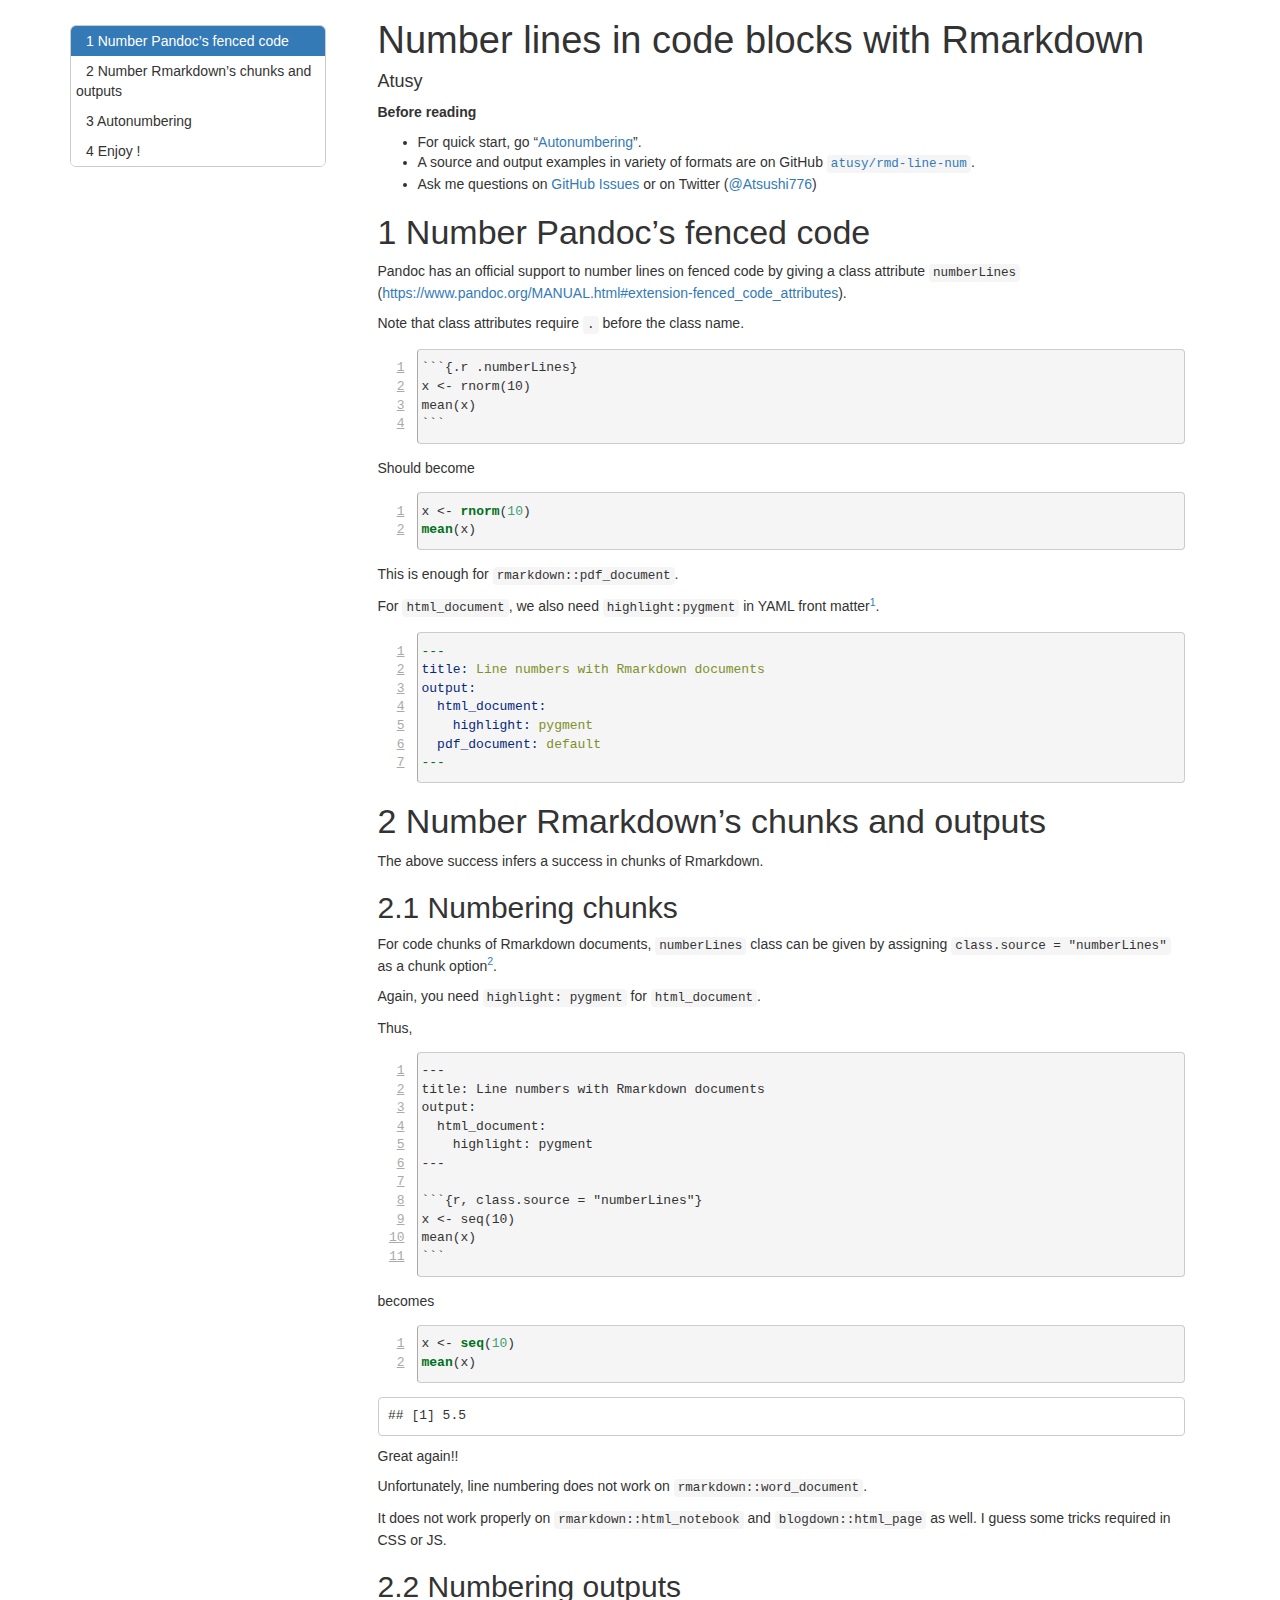
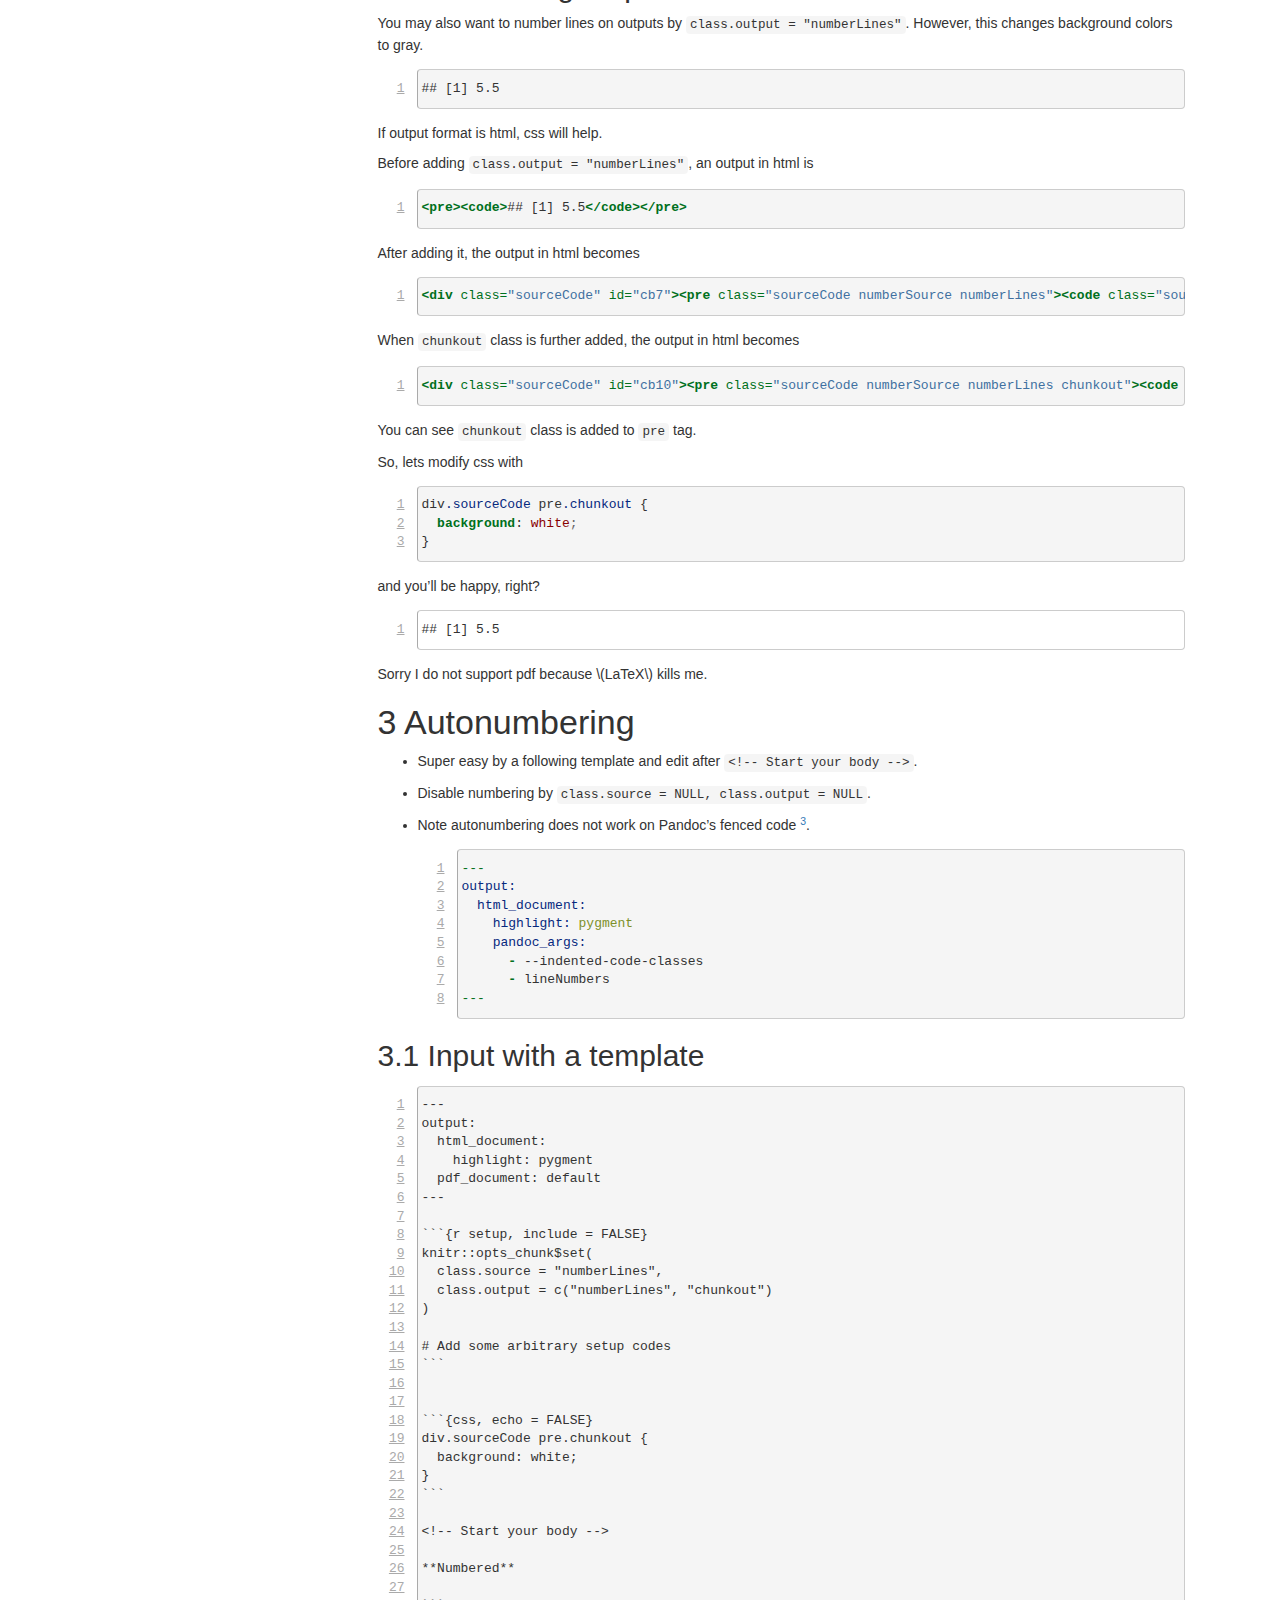
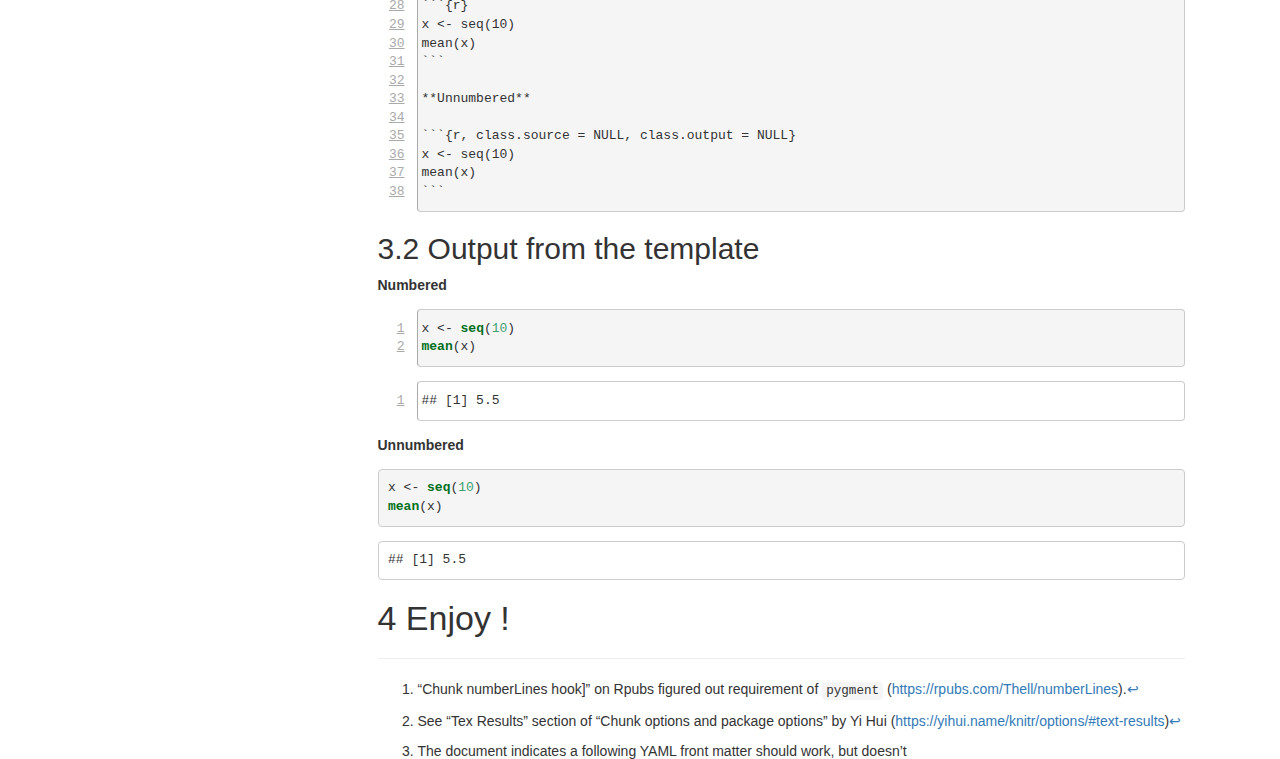
==== commit 879f94ed: "update" ====
--- a/index.html
+++ b/index.html
@@ -46,6 +46,1077 @@
 if (!!window.navigator.userAgent.match("MSIE 8")) {
 !function(a){"use strict";a.matchMedia=a.matchMedia||function(a){var b,c=a.documentElement,d=c.firstElementChild||c.firstChild,e=a.createElement("body"),f=a.createElement("div");return f.id="mq-test-1",f.style.cssText="position:absolute;top:-100em",e.style.background="none",e.appendChild(f),function(a){return f.innerHTML='&shy;<style media="'+a+'"> #mq-test-1 { width: 42px; }</style>',c.insertBefore(e,d),b=42===f.offsetWidth,c.removeChild(e),{matches:b,media:a}}}(a.document)}(this),function(a){"use strict";function b(){u(!0)}var c={};a.respond=c,c.update=function(){};var d=[],e=function(){var b=!1;try{b=new a.XMLHttpRequest}catch(c){b=new a.ActiveXObject("Microsoft.XMLHTTP")}return function(){return b}}(),f=function(a,b){var c=e();c&&(c.open("GET",a,!0),c.onreadystatechange=function(){4!==c.readyState||200!==c.status&&304!==c.status||b(c.responseText)},4!==c.readyState&&c.send(null))};if(c.ajax=f,c.queue=d,c.regex={media:/@media[^\{]+\{([^\{\}]*\{[^\}\{]*\})+/gi,keyframes:/@(?:\-(?:o|moz|webkit)\-)?keyframes[^\{]+\{(?:[^\{\}]*\{[^\}\{]*\})+[^\}]*\}/gi,urls:/(url\()['"]?([^\/\)'"][^:\)'"]+)['"]?(\))/g,findStyles:/@media *([^\{]+)\{([\S\s]+?)$/,only:/(only\s+)?([a-zA-Z]+)\s?/,minw:/\([\s]*min\-width\s*:[\s]*([\s]*[0-9\.]+)(px|em)[\s]*\)/,maxw:/\([\s]*max\-width\s*:[\s]*([\s]*[0-9\.]+)(px|em)[\s]*\)/},c.mediaQueriesSupported=a.matchMedia&&null!==a.matchMedia("only all")&&a.matchMedia("only all").matches,!c.mediaQueriesSupported){var g,h,i,j=a.document,k=j.documentElement,l=[],m=[],n=[],o={},p=30,q=j.getElementsByTagName("head")[0]||k,r=j.getElementsByTagName("base")[0],s=q.getElementsByTagName("link"),t=function(){var a,b=j.createElement("div"),c=j.body,d=k.style.fontSize,e=c&&c.style.fontSize,f=!1;return b.style.cssText="position:absolute;font-size:1em;width:1em",c||(c=f=j.createElement("body"),c.style.background="none"),k.style.fontSize="100%",c.style.fontSize="100%",c.appendChild(b),f&&k.insertBefore(c,k.firstChild),a=b.offsetWidth,f?k.removeChild(c):c.removeChild(b),k.style.fontSize=d,e&&(c.style.fontSize=e),a=i=parseFloat(a)},u=function(b){var c="clientWidth",d=k[c],e="CSS1Compat"===j.compatMode&&d||j.body[c]||d,f={},o=s[s.length-1],r=(new Date).getTime();if(b&&g&&p>r-g)return a.clearTimeout(h),h=a.setTimeout(u,p),void 0;g=r;for(var v in l)if(l.hasOwnProperty(v)){var w=l[v],x=w.minw,y=w.maxw,z=null===x,A=null===y,B="em";x&&(x=parseFloat(x)*(x.indexOf(B)>-1?i||t():1)),y&&(y=parseFloat(y)*(y.indexOf(B)>-1?i||t():1)),w.hasquery&&(z&&A||!(z||e>=x)||!(A||y>=e))||(f[w.media]||(f[w.media]=[]),f[w.media].push(m[w.rules]))}for(var C in n)n.hasOwnProperty(C)&&n[C]&&n[C].parentNode===q&&q.removeChild(n[C]);n.length=0;for(var D in f)if(f.hasOwnProperty(D)){var E=j.createElement("style"),F=f[D].join("\n");E.type="text/css",E.media=D,q.insertBefore(E,o.nextSibling),E.styleSheet?E.styleSheet.cssText=F:E.appendChild(j.createTextNode(F)),n.push(E)}},v=function(a,b,d){var e=a.replace(c.regex.keyframes,"").match(c.regex.media),f=e&&e.length||0;b=b.substring(0,b.lastIndexOf("/"));var g=function(a){return a.replace(c.regex.urls,"$1"+b+"$2$3")},h=!f&&d;b.length&&(b+="/"),h&&(f=1);for(var i=0;f>i;i++){var j,k,n,o;h?(j=d,m.push(g(a))):(j=e[i].match(c.regex.findStyles)&&RegExp.$1,m.push(RegExp.$2&&g(RegExp.$2))),n=j.split(","),o=n.length;for(var p=0;o>p;p++)k=n[p],l.push({media:k.split("(")[0].match(c.regex.only)&&RegExp.$2||"all",rules:m.length-1,hasquery:k.indexOf("(")>-1,minw:k.match(c.regex.minw)&&parseFloat(RegExp.$1)+(RegExp.$2||""),maxw:k.match(c.regex.maxw)&&parseFloat(RegExp.$1)+(RegExp.$2||"")})}u()},w=function(){if(d.length){var b=d.shift();f(b.href,function(c){v(c,b.href,b.media),o[b.href]=!0,a.setTimeout(function(){w()},0)})}},x=function(){for(var b=0;b<s.length;b++){var c=s[b],e=c.href,f=c.media,g=c.rel&&"stylesheet"===c.rel.toLowerCase();e&&g&&!o[e]&&(c.styleSheet&&c.styleSheet.rawCssText?(v(c.styleSheet.rawCssText,e,f),o[e]=!0):(!/^([a-zA-Z:]*\/\/)/.test(e)&&!r||e.replace(RegExp.$1,"").split("/")[0]===a.location.host)&&("//"===e.substring(0,2)&&(e=a.location.protocol+e),d.push({href:e,media:f})))}w()};x(),c.update=x,c.getEmValue=t,a.addEventListener?a.addEventListener("resize",b,!1):a.attachEvent&&a.attachEvent("onresize",b)}}(this);
 };
+</script>
+<script>/*! jQuery UI - v1.11.4 - 2016-01-05
+* http://jqueryui.com
+* Includes: core.js, widget.js, mouse.js, position.js, draggable.js, droppable.js, resizable.js, selectable.js, sortable.js, accordion.js, autocomplete.js, button.js, dialog.js, menu.js, progressbar.js, selectmenu.js, slider.js, spinner.js, tabs.js, tooltip.js, effect.js, effect-blind.js, effect-bounce.js, effect-clip.js, effect-drop.js, effect-explode.js, effect-fade.js, effect-fold.js, effect-highlight.js, effect-puff.js, effect-pulsate.js, effect-scale.js, effect-shake.js, effect-size.js, effect-slide.js, effect-transfer.js
+* Copyright jQuery Foundation and other contributors; Licensed MIT */
+
+(function(e){"function"==typeof define&&define.amd?define(["jquery"],e):e(jQuery)})(function(e){function t(t,s){var n,a,o,r=t.nodeName.toLowerCase();return"area"===r?(n=t.parentNode,a=n.name,t.href&&a&&"map"===n.nodeName.toLowerCase()?(o=e("img[usemap='#"+a+"']")[0],!!o&&i(o)):!1):(/^(input|select|textarea|button|object)$/.test(r)?!t.disabled:"a"===r?t.href||s:s)&&i(t)}function i(t){return e.expr.filters.visible(t)&&!e(t).parents().addBack().filter(function(){return"hidden"===e.css(this,"visibility")}).length}function s(e){return function(){var t=this.element.val();e.apply(this,arguments),this._refresh(),t!==this.element.val()&&this._trigger("change")}}e.ui=e.ui||{},e.extend(e.ui,{version:"1.11.4",keyCode:{BACKSPACE:8,COMMA:188,DELETE:46,DOWN:40,END:35,ENTER:13,ESCAPE:27,HOME:36,LEFT:37,PAGE_DOWN:34,PAGE_UP:33,PERIOD:190,RIGHT:39,SPACE:32,TAB:9,UP:38}}),e.fn.extend({scrollParent:function(t){var i=this.css("position"),s="absolute"===i,n=t?/(auto|scroll|hidden)/:/(auto|scroll)/,a=this.parents().filter(function(){var t=e(this);return s&&"static"===t.css("position")?!1:n.test(t.css("overflow")+t.css("overflow-y")+t.css("overflow-x"))}).eq(0);return"fixed"!==i&&a.length?a:e(this[0].ownerDocument||document)},uniqueId:function(){var e=0;return function(){return this.each(function(){this.id||(this.id="ui-id-"+ ++e)})}}(),removeUniqueId:function(){return this.each(function(){/^ui-id-\d+$/.test(this.id)&&e(this).removeAttr("id")})}}),e.extend(e.expr[":"],{data:e.expr.createPseudo?e.expr.createPseudo(function(t){return function(i){return!!e.data(i,t)}}):function(t,i,s){return!!e.data(t,s[3])},focusable:function(i){return t(i,!isNaN(e.attr(i,"tabindex")))},tabbable:function(i){var s=e.attr(i,"tabindex"),n=isNaN(s);return(n||s>=0)&&t(i,!n)}}),e("<a>").outerWidth(1).jquery||e.each(["Width","Height"],function(t,i){function s(t,i,s,a){return e.each(n,function(){i-=parseFloat(e.css(t,"padding"+this))||0,s&&(i-=parseFloat(e.css(t,"border"+this+"Width"))||0),a&&(i-=parseFloat(e.css(t,"margin"+this))||0)}),i}var n="Width"===i?["Left","Right"]:["Top","Bottom"],a=i.toLowerCase(),o={innerWidth:e.fn.innerWidth,innerHeight:e.fn.innerHeight,outerWidth:e.fn.outerWidth,outerHeight:e.fn.outerHeight};e.fn["inner"+i]=function(t){return void 0===t?o["inner"+i].call(this):this.each(function(){e(this).css(a,s(this,t)+"px")})},e.fn["outer"+i]=function(t,n){return"number"!=typeof t?o["outer"+i].call(this,t):this.each(function(){e(this).css(a,s(this,t,!0,n)+"px")})}}),e.fn.addBack||(e.fn.addBack=function(e){return this.add(null==e?this.prevObject:this.prevObject.filter(e))}),e("<a>").data("a-b","a").removeData("a-b").data("a-b")&&(e.fn.removeData=function(t){return function(i){return arguments.length?t.call(this,e.camelCase(i)):t.call(this)}}(e.fn.removeData)),e.ui.ie=!!/msie [\w.]+/.exec(navigator.userAgent.toLowerCase()),e.fn.extend({focus:function(t){return function(i,s){return"number"==typeof i?this.each(function(){var t=this;setTimeout(function(){e(t).focus(),s&&s.call(t)},i)}):t.apply(this,arguments)}}(e.fn.focus),disableSelection:function(){var e="onselectstart"in document.createElement("div")?"selectstart":"mousedown";return function(){return this.bind(e+".ui-disableSelection",function(e){e.preventDefault()})}}(),enableSelection:function(){return this.unbind(".ui-disableSelection")},zIndex:function(t){if(void 0!==t)return this.css("zIndex",t);if(this.length)for(var i,s,n=e(this[0]);n.length&&n[0]!==document;){if(i=n.css("position"),("absolute"===i||"relative"===i||"fixed"===i)&&(s=parseInt(n.css("zIndex"),10),!isNaN(s)&&0!==s))return s;n=n.parent()}return 0}}),e.ui.plugin={add:function(t,i,s){var n,a=e.ui[t].prototype;for(n in s)a.plugins[n]=a.plugins[n]||[],a.plugins[n].push([i,s[n]])},call:function(e,t,i,s){var n,a=e.plugins[t];if(a&&(s||e.element[0].parentNode&&11!==e.element[0].parentNode.nodeType))for(n=0;a.length>n;n++)e.options[a[n][0]]&&a[n][1].apply(e.element,i)}};var n=0,a=Array.prototype.slice;e.cleanData=function(t){return function(i){var s,n,a;for(a=0;null!=(n=i[a]);a++)try{s=e._data(n,"events"),s&&s.remove&&e(n).triggerHandler("remove")}catch(o){}t(i)}}(e.cleanData),e.widget=function(t,i,s){var n,a,o,r,h={},l=t.split(".")[0];return t=t.split(".")[1],n=l+"-"+t,s||(s=i,i=e.Widget),e.expr[":"][n.toLowerCase()]=function(t){return!!e.data(t,n)},e[l]=e[l]||{},a=e[l][t],o=e[l][t]=function(e,t){return this._createWidget?(arguments.length&&this._createWidget(e,t),void 0):new o(e,t)},e.extend(o,a,{version:s.version,_proto:e.extend({},s),_childConstructors:[]}),r=new i,r.options=e.widget.extend({},r.options),e.each(s,function(t,s){return e.isFunction(s)?(h[t]=function(){var e=function(){return i.prototype[t].apply(this,arguments)},n=function(e){return i.prototype[t].apply(this,e)};return function(){var t,i=this._super,a=this._superApply;return this._super=e,this._superApply=n,t=s.apply(this,arguments),this._super=i,this._superApply=a,t}}(),void 0):(h[t]=s,void 0)}),o.prototype=e.widget.extend(r,{widgetEventPrefix:a?r.widgetEventPrefix||t:t},h,{constructor:o,namespace:l,widgetName:t,widgetFullName:n}),a?(e.each(a._childConstructors,function(t,i){var s=i.prototype;e.widget(s.namespace+"."+s.widgetName,o,i._proto)}),delete a._childConstructors):i._childConstructors.push(o),e.widget.bridge(t,o),o},e.widget.extend=function(t){for(var i,s,n=a.call(arguments,1),o=0,r=n.length;r>o;o++)for(i in n[o])s=n[o][i],n[o].hasOwnProperty(i)&&void 0!==s&&(t[i]=e.isPlainObject(s)?e.isPlainObject(t[i])?e.widget.extend({},t[i],s):e.widget.extend({},s):s);return t},e.widget.bridge=function(t,i){var s=i.prototype.widgetFullName||t;e.fn[t]=function(n){var o="string"==typeof n,r=a.call(arguments,1),h=this;return o?this.each(function(){var i,a=e.data(this,s);return"instance"===n?(h=a,!1):a?e.isFunction(a[n])&&"_"!==n.charAt(0)?(i=a[n].apply(a,r),i!==a&&void 0!==i?(h=i&&i.jquery?h.pushStack(i.get()):i,!1):void 0):e.error("no such method '"+n+"' for "+t+" widget instance"):e.error("cannot call methods on "+t+" prior to initialization; "+"attempted to call method '"+n+"'")}):(r.length&&(n=e.widget.extend.apply(null,[n].concat(r))),this.each(function(){var t=e.data(this,s);t?(t.option(n||{}),t._init&&t._init()):e.data(this,s,new i(n,this))})),h}},e.Widget=function(){},e.Widget._childConstructors=[],e.Widget.prototype={widgetName:"widget",widgetEventPrefix:"",defaultElement:"<div>",options:{disabled:!1,create:null},_createWidget:function(t,i){i=e(i||this.defaultElement||this)[0],this.element=e(i),this.uuid=n++,this.eventNamespace="."+this.widgetName+this.uuid,this.bindings=e(),this.hoverable=e(),this.focusable=e(),i!==this&&(e.data(i,this.widgetFullName,this),this._on(!0,this.element,{remove:function(e){e.target===i&&this.destroy()}}),this.document=e(i.style?i.ownerDocument:i.document||i),this.window=e(this.document[0].defaultView||this.document[0].parentWindow)),this.options=e.widget.extend({},this.options,this._getCreateOptions(),t),this._create(),this._trigger("create",null,this._getCreateEventData()),this._init()},_getCreateOptions:e.noop,_getCreateEventData:e.noop,_create:e.noop,_init:e.noop,destroy:function(){this._destroy(),this.element.unbind(this.eventNamespace).removeData(this.widgetFullName).removeData(e.camelCase(this.widgetFullName)),this.widget().unbind(this.eventNamespace).removeAttr("aria-disabled").removeClass(this.widgetFullName+"-disabled "+"ui-state-disabled"),this.bindings.unbind(this.eventNamespace),this.hoverable.removeClass("ui-state-hover"),this.focusable.removeClass("ui-state-focus")},_destroy:e.noop,widget:function(){return this.element},option:function(t,i){var s,n,a,o=t;if(0===arguments.length)return e.widget.extend({},this.options);if("string"==typeof t)if(o={},s=t.split("."),t=s.shift(),s.length){for(n=o[t]=e.widget.extend({},this.options[t]),a=0;s.length-1>a;a++)n[s[a]]=n[s[a]]||{},n=n[s[a]];if(t=s.pop(),1===arguments.length)return void 0===n[t]?null:n[t];n[t]=i}else{if(1===arguments.length)return void 0===this.options[t]?null:this.options[t];o[t]=i}return this._setOptions(o),this},_setOptions:function(e){var t;for(t in e)this._setOption(t,e[t]);return this},_setOption:function(e,t){return this.options[e]=t,"disabled"===e&&(this.widget().toggleClass(this.widgetFullName+"-disabled",!!t),t&&(this.hoverable.removeClass("ui-state-hover"),this.focusable.removeClass("ui-state-focus"))),this},enable:function(){return this._setOptions({disabled:!1})},disable:function(){return this._setOptions({disabled:!0})},_on:function(t,i,s){var n,a=this;"boolean"!=typeof t&&(s=i,i=t,t=!1),s?(i=n=e(i),this.bindings=this.bindings.add(i)):(s=i,i=this.element,n=this.widget()),e.each(s,function(s,o){function r(){return t||a.options.disabled!==!0&&!e(this).hasClass("ui-state-disabled")?("string"==typeof o?a[o]:o).apply(a,arguments):void 0}"string"!=typeof o&&(r.guid=o.guid=o.guid||r.guid||e.guid++);var h=s.match(/^([\w:-]*)\s*(.*)$/),l=h[1]+a.eventNamespace,u=h[2];u?n.delegate(u,l,r):i.bind(l,r)})},_off:function(t,i){i=(i||"").split(" ").join(this.eventNamespace+" ")+this.eventNamespace,t.unbind(i).undelegate(i),this.bindings=e(this.bindings.not(t).get()),this.focusable=e(this.focusable.not(t).get()),this.hoverable=e(this.hoverable.not(t).get())},_delay:function(e,t){function i(){return("string"==typeof e?s[e]:e).apply(s,arguments)}var s=this;return setTimeout(i,t||0)},_hoverable:function(t){this.hoverable=this.hoverable.add(t),this._on(t,{mouseenter:function(t){e(t.currentTarget).addClass("ui-state-hover")},mouseleave:function(t){e(t.currentTarget).removeClass("ui-state-hover")}})},_focusable:function(t){this.focusable=this.focusable.add(t),this._on(t,{focusin:function(t){e(t.currentTarget).addClass("ui-state-focus")},focusout:function(t){e(t.currentTarget).removeClass("ui-state-focus")}})},_trigger:function(t,i,s){var n,a,o=this.options[t];if(s=s||{},i=e.Event(i),i.type=(t===this.widgetEventPrefix?t:this.widgetEventPrefix+t).toLowerCase(),i.target=this.element[0],a=i.originalEvent)for(n in a)n in i||(i[n]=a[n]);return this.element.trigger(i,s),!(e.isFunction(o)&&o.apply(this.element[0],[i].concat(s))===!1||i.isDefaultPrevented())}},e.each({show:"fadeIn",hide:"fadeOut"},function(t,i){e.Widget.prototype["_"+t]=function(s,n,a){"string"==typeof n&&(n={effect:n});var o,r=n?n===!0||"number"==typeof n?i:n.effect||i:t;n=n||{},"number"==typeof n&&(n={duration:n}),o=!e.isEmptyObject(n),n.complete=a,n.delay&&s.delay(n.delay),o&&e.effects&&e.effects.effect[r]?s[t](n):r!==t&&s[r]?s[r](n.duration,n.easing,a):s.queue(function(i){e(this)[t](),a&&a.call(s[0]),i()})}}),e.widget;var o=!1;e(document).mouseup(function(){o=!1}),e.widget("ui.mouse",{version:"1.11.4",options:{cancel:"input,textarea,button,select,option",distance:1,delay:0},_mouseInit:function(){var t=this;this.element.bind("mousedown."+this.widgetName,function(e){return t._mouseDown(e)}).bind("click."+this.widgetName,function(i){return!0===e.data(i.target,t.widgetName+".preventClickEvent")?(e.removeData(i.target,t.widgetName+".preventClickEvent"),i.stopImmediatePropagation(),!1):void 0}),this.started=!1},_mouseDestroy:function(){this.element.unbind("."+this.widgetName),this._mouseMoveDelegate&&this.document.unbind("mousemove."+this.widgetName,this._mouseMoveDelegate).unbind("mouseup."+this.widgetName,this._mouseUpDelegate)},_mouseDown:function(t){if(!o){this._mouseMoved=!1,this._mouseStarted&&this._mouseUp(t),this._mouseDownEvent=t;var i=this,s=1===t.which,n="string"==typeof this.options.cancel&&t.target.nodeName?e(t.target).closest(this.options.cancel).length:!1;return s&&!n&&this._mouseCapture(t)?(this.mouseDelayMet=!this.options.delay,this.mouseDelayMet||(this._mouseDelayTimer=setTimeout(function(){i.mouseDelayMet=!0},this.options.delay)),this._mouseDistanceMet(t)&&this._mouseDelayMet(t)&&(this._mouseStarted=this._mouseStart(t)!==!1,!this._mouseStarted)?(t.preventDefault(),!0):(!0===e.data(t.target,this.widgetName+".preventClickEvent")&&e.removeData(t.target,this.widgetName+".preventClickEvent"),this._mouseMoveDelegate=function(e){return i._mouseMove(e)},this._mouseUpDelegate=function(e){return i._mouseUp(e)},this.document.bind("mousemove."+this.widgetName,this._mouseMoveDelegate).bind("mouseup."+this.widgetName,this._mouseUpDelegate),t.preventDefault(),o=!0,!0)):!0}},_mouseMove:function(t){if(this._mouseMoved){if(e.ui.ie&&(!document.documentMode||9>document.documentMode)&&!t.button)return this._mouseUp(t);if(!t.which)return this._mouseUp(t)}return(t.which||t.button)&&(this._mouseMoved=!0),this._mouseStarted?(this._mouseDrag(t),t.preventDefault()):(this._mouseDistanceMet(t)&&this._mouseDelayMet(t)&&(this._mouseStarted=this._mouseStart(this._mouseDownEvent,t)!==!1,this._mouseStarted?this._mouseDrag(t):this._mouseUp(t)),!this._mouseStarted)},_mouseUp:function(t){return this.document.unbind("mousemove."+this.widgetName,this._mouseMoveDelegate).unbind("mouseup."+this.widgetName,this._mouseUpDelegate),this._mouseStarted&&(this._mouseStarted=!1,t.target===this._mouseDownEvent.target&&e.data(t.target,this.widgetName+".preventClickEvent",!0),this._mouseStop(t)),o=!1,!1},_mouseDistanceMet:function(e){return Math.max(Math.abs(this._mouseDownEvent.pageX-e.pageX),Math.abs(this._mouseDownEvent.pageY-e.pageY))>=this.options.distance},_mouseDelayMet:function(){return this.mouseDelayMet},_mouseStart:function(){},_mouseDrag:function(){},_mouseStop:function(){},_mouseCapture:function(){return!0}}),function(){function t(e,t,i){return[parseFloat(e[0])*(p.test(e[0])?t/100:1),parseFloat(e[1])*(p.test(e[1])?i/100:1)]}function i(t,i){return parseInt(e.css(t,i),10)||0}function s(t){var i=t[0];return 9===i.nodeType?{width:t.width(),height:t.height(),offset:{top:0,left:0}}:e.isWindow(i)?{width:t.width(),height:t.height(),offset:{top:t.scrollTop(),left:t.scrollLeft()}}:i.preventDefault?{width:0,height:0,offset:{top:i.pageY,left:i.pageX}}:{width:t.outerWidth(),height:t.outerHeight(),offset:t.offset()}}e.ui=e.ui||{};var n,a,o=Math.max,r=Math.abs,h=Math.round,l=/left|center|right/,u=/top|center|bottom/,d=/[\+\-]\d+(\.[\d]+)?%?/,c=/^\w+/,p=/%$/,f=e.fn.position;e.position={scrollbarWidth:function(){if(void 0!==n)return n;var t,i,s=e("<div style='display:block;position:absolute;width:50px;height:50px;overflow:hidden;'><div style='height:100px;width:auto;'></div></div>"),a=s.children()[0];return e("body").append(s),t=a.offsetWidth,s.css("overflow","scroll"),i=a.offsetWidth,t===i&&(i=s[0].clientWidth),s.remove(),n=t-i},getScrollInfo:function(t){var i=t.isWindow||t.isDocument?"":t.element.css("overflow-x"),s=t.isWindow||t.isDocument?"":t.element.css("overflow-y"),n="scroll"===i||"auto"===i&&t.width<t.element[0].scrollWidth,a="scroll"===s||"auto"===s&&t.height<t.element[0].scrollHeight;return{width:a?e.position.scrollbarWidth():0,height:n?e.position.scrollbarWidth():0}},getWithinInfo:function(t){var i=e(t||window),s=e.isWindow(i[0]),n=!!i[0]&&9===i[0].nodeType;return{element:i,isWindow:s,isDocument:n,offset:i.offset()||{left:0,top:0},scrollLeft:i.scrollLeft(),scrollTop:i.scrollTop(),width:s||n?i.width():i.outerWidth(),height:s||n?i.height():i.outerHeight()}}},e.fn.position=function(n){if(!n||!n.of)return f.apply(this,arguments);n=e.extend({},n);var p,m,g,v,y,b,_=e(n.of),x=e.position.getWithinInfo(n.within),w=e.position.getScrollInfo(x),k=(n.collision||"flip").split(" "),T={};return b=s(_),_[0].preventDefault&&(n.at="left top"),m=b.width,g=b.height,v=b.offset,y=e.extend({},v),e.each(["my","at"],function(){var e,t,i=(n[this]||"").split(" ");1===i.length&&(i=l.test(i[0])?i.concat(["center"]):u.test(i[0])?["center"].concat(i):["center","center"]),i[0]=l.test(i[0])?i[0]:"center",i[1]=u.test(i[1])?i[1]:"center",e=d.exec(i[0]),t=d.exec(i[1]),T[this]=[e?e[0]:0,t?t[0]:0],n[this]=[c.exec(i[0])[0],c.exec(i[1])[0]]}),1===k.length&&(k[1]=k[0]),"right"===n.at[0]?y.left+=m:"center"===n.at[0]&&(y.left+=m/2),"bottom"===n.at[1]?y.top+=g:"center"===n.at[1]&&(y.top+=g/2),p=t(T.at,m,g),y.left+=p[0],y.top+=p[1],this.each(function(){var s,l,u=e(this),d=u.outerWidth(),c=u.outerHeight(),f=i(this,"marginLeft"),b=i(this,"marginTop"),D=d+f+i(this,"marginRight")+w.width,S=c+b+i(this,"marginBottom")+w.height,N=e.extend({},y),M=t(T.my,u.outerWidth(),u.outerHeight());"right"===n.my[0]?N.left-=d:"center"===n.my[0]&&(N.left-=d/2),"bottom"===n.my[1]?N.top-=c:"center"===n.my[1]&&(N.top-=c/2),N.left+=M[0],N.top+=M[1],a||(N.left=h(N.left),N.top=h(N.top)),s={marginLeft:f,marginTop:b},e.each(["left","top"],function(t,i){e.ui.position[k[t]]&&e.ui.position[k[t]][i](N,{targetWidth:m,targetHeight:g,elemWidth:d,elemHeight:c,collisionPosition:s,collisionWidth:D,collisionHeight:S,offset:[p[0]+M[0],p[1]+M[1]],my:n.my,at:n.at,within:x,elem:u})}),n.using&&(l=function(e){var t=v.left-N.left,i=t+m-d,s=v.top-N.top,a=s+g-c,h={target:{element:_,left:v.left,top:v.top,width:m,height:g},element:{element:u,left:N.left,top:N.top,width:d,height:c},horizontal:0>i?"left":t>0?"right":"center",vertical:0>a?"top":s>0?"bottom":"middle"};d>m&&m>r(t+i)&&(h.horizontal="center"),c>g&&g>r(s+a)&&(h.vertical="middle"),h.important=o(r(t),r(i))>o(r(s),r(a))?"horizontal":"vertical",n.using.call(this,e,h)}),u.offset(e.extend(N,{using:l}))})},e.ui.position={fit:{left:function(e,t){var i,s=t.within,n=s.isWindow?s.scrollLeft:s.offset.left,a=s.width,r=e.left-t.collisionPosition.marginLeft,h=n-r,l=r+t.collisionWidth-a-n;t.collisionWidth>a?h>0&&0>=l?(i=e.left+h+t.collisionWidth-a-n,e.left+=h-i):e.left=l>0&&0>=h?n:h>l?n+a-t.collisionWidth:n:h>0?e.left+=h:l>0?e.left-=l:e.left=o(e.left-r,e.left)},top:function(e,t){var i,s=t.within,n=s.isWindow?s.scrollTop:s.offset.top,a=t.within.height,r=e.top-t.collisionPosition.marginTop,h=n-r,l=r+t.collisionHeight-a-n;t.collisionHeight>a?h>0&&0>=l?(i=e.top+h+t.collisionHeight-a-n,e.top+=h-i):e.top=l>0&&0>=h?n:h>l?n+a-t.collisionHeight:n:h>0?e.top+=h:l>0?e.top-=l:e.top=o(e.top-r,e.top)}},flip:{left:function(e,t){var i,s,n=t.within,a=n.offset.left+n.scrollLeft,o=n.width,h=n.isWindow?n.scrollLeft:n.offset.left,l=e.left-t.collisionPosition.marginLeft,u=l-h,d=l+t.collisionWidth-o-h,c="left"===t.my[0]?-t.elemWidth:"right"===t.my[0]?t.elemWidth:0,p="left"===t.at[0]?t.targetWidth:"right"===t.at[0]?-t.targetWidth:0,f=-2*t.offset[0];0>u?(i=e.left+c+p+f+t.collisionWidth-o-a,(0>i||r(u)>i)&&(e.left+=c+p+f)):d>0&&(s=e.left-t.collisionPosition.marginLeft+c+p+f-h,(s>0||d>r(s))&&(e.left+=c+p+f))},top:function(e,t){var i,s,n=t.within,a=n.offset.top+n.scrollTop,o=n.height,h=n.isWindow?n.scrollTop:n.offset.top,l=e.top-t.collisionPosition.marginTop,u=l-h,d=l+t.collisionHeight-o-h,c="top"===t.my[1],p=c?-t.elemHeight:"bottom"===t.my[1]?t.elemHeight:0,f="top"===t.at[1]?t.targetHeight:"bottom"===t.at[1]?-t.targetHeight:0,m=-2*t.offset[1];0>u?(s=e.top+p+f+m+t.collisionHeight-o-a,(0>s||r(u)>s)&&(e.top+=p+f+m)):d>0&&(i=e.top-t.collisionPosition.marginTop+p+f+m-h,(i>0||d>r(i))&&(e.top+=p+f+m))}},flipfit:{left:function(){e.ui.position.flip.left.apply(this,arguments),e.ui.position.fit.left.apply(this,arguments)},top:function(){e.ui.position.flip.top.apply(this,arguments),e.ui.position.fit.top.apply(this,arguments)}}},function(){var t,i,s,n,o,r=document.getElementsByTagName("body")[0],h=document.createElement("div");t=document.createElement(r?"div":"body"),s={visibility:"hidden",width:0,height:0,border:0,margin:0,background:"none"},r&&e.extend(s,{position:"absolute",left:"-1000px",top:"-1000px"});for(o in s)t.style[o]=s[o];t.appendChild(h),i=r||document.documentElement,i.insertBefore(t,i.firstChild),h.style.cssText="position: absolute; left: 10.7432222px;",n=e(h).offset().left,a=n>10&&11>n,t.innerHTML="",i.removeChild(t)}()}(),e.ui.position,e.widget("ui.draggable",e.ui.mouse,{version:"1.11.4",widgetEventPrefix:"drag",options:{addClasses:!0,appendTo:"parent",axis:!1,connectToSortable:!1,containment:!1,cursor:"auto",cursorAt:!1,grid:!1,handle:!1,helper:"original",iframeFix:!1,opacity:!1,refreshPositions:!1,revert:!1,revertDuration:500,scope:"default",scroll:!0,scrollSensitivity:20,scrollSpeed:20,snap:!1,snapMode:"both",snapTolerance:20,stack:!1,zIndex:!1,drag:null,start:null,stop:null},_create:function(){"original"===this.options.helper&&this._setPositionRelative(),this.options.addClasses&&this.element.addClass("ui-draggable"),this.options.disabled&&this.element.addClass("ui-draggable-disabled"),this._setHandleClassName(),this._mouseInit()},_setOption:function(e,t){this._super(e,t),"handle"===e&&(this._removeHandleClassName(),this._setHandleClassName())},_destroy:function(){return(this.helper||this.element).is(".ui-draggable-dragging")?(this.destroyOnClear=!0,void 0):(this.element.removeClass("ui-draggable ui-draggable-dragging ui-draggable-disabled"),this._removeHandleClassName(),this._mouseDestroy(),void 0)},_mouseCapture:function(t){var i=this.options;return this._blurActiveElement(t),this.helper||i.disabled||e(t.target).closest(".ui-resizable-handle").length>0?!1:(this.handle=this._getHandle(t),this.handle?(this._blockFrames(i.iframeFix===!0?"iframe":i.iframeFix),!0):!1)},_blockFrames:function(t){this.iframeBlocks=this.document.find(t).map(function(){var t=e(this);return e("<div>").css("position","absolute").appendTo(t.parent()).outerWidth(t.outerWidth()).outerHeight(t.outerHeight()).offset(t.offset())[0]})},_unblockFrames:function(){this.iframeBlocks&&(this.iframeBlocks.remove(),delete this.iframeBlocks)},_blurActiveElement:function(t){var i=this.document[0];if(this.handleElement.is(t.target))try{i.activeElement&&"body"!==i.activeElement.nodeName.toLowerCase()&&e(i.activeElement).blur()}catch(s){}},_mouseStart:function(t){var i=this.options;return this.helper=this._createHelper(t),this.helper.addClass("ui-draggable-dragging"),this._cacheHelperProportions(),e.ui.ddmanager&&(e.ui.ddmanager.current=this),this._cacheMargins(),this.cssPosition=this.helper.css("position"),this.scrollParent=this.helper.scrollParent(!0),this.offsetParent=this.helper.offsetParent(),this.hasFixedAncestor=this.helper.parents().filter(function(){return"fixed"===e(this).css("position")}).length>0,this.positionAbs=this.element.offset(),this._refreshOffsets(t),this.originalPosition=this.position=this._generatePosition(t,!1),this.originalPageX=t.pageX,this.originalPageY=t.pageY,i.cursorAt&&this._adjustOffsetFromHelper(i.cursorAt),this._setContainment(),this._trigger("start",t)===!1?(this._clear(),!1):(this._cacheHelperProportions(),e.ui.ddmanager&&!i.dropBehaviour&&e.ui.ddmanager.prepareOffsets(this,t),this._normalizeRightBottom(),this._mouseDrag(t,!0),e.ui.ddmanager&&e.ui.ddmanager.dragStart(this,t),!0)},_refreshOffsets:function(e){this.offset={top:this.positionAbs.top-this.margins.top,left:this.positionAbs.left-this.margins.left,scroll:!1,parent:this._getParentOffset(),relative:this._getRelativeOffset()},this.offset.click={left:e.pageX-this.offset.left,top:e.pageY-this.offset.top}},_mouseDrag:function(t,i){if(this.hasFixedAncestor&&(this.offset.parent=this._getParentOffset()),this.position=this._generatePosition(t,!0),this.positionAbs=this._convertPositionTo("absolute"),!i){var s=this._uiHash();if(this._trigger("drag",t,s)===!1)return this._mouseUp({}),!1;this.position=s.position}return this.helper[0].style.left=this.position.left+"px",this.helper[0].style.top=this.position.top+"px",e.ui.ddmanager&&e.ui.ddmanager.drag(this,t),!1},_mouseStop:function(t){var i=this,s=!1;return e.ui.ddmanager&&!this.options.dropBehaviour&&(s=e.ui.ddmanager.drop(this,t)),this.dropped&&(s=this.dropped,this.dropped=!1),"invalid"===this.options.revert&&!s||"valid"===this.options.revert&&s||this.options.revert===!0||e.isFunction(this.options.revert)&&this.options.revert.call(this.element,s)?e(this.helper).animate(this.originalPosition,parseInt(this.options.revertDuration,10),function(){i._trigger("stop",t)!==!1&&i._clear()}):this._trigger("stop",t)!==!1&&this._clear(),!1},_mouseUp:function(t){return this._unblockFrames(),e.ui.ddmanager&&e.ui.ddmanager.dragStop(this,t),this.handleElement.is(t.target)&&this.element.focus(),e.ui.mouse.prototype._mouseUp.call(this,t)},cancel:function(){return this.helper.is(".ui-draggable-dragging")?this._mouseUp({}):this._clear(),this},_getHandle:function(t){return this.options.handle?!!e(t.target).closest(this.element.find(this.options.handle)).length:!0},_setHandleClassName:function(){this.handleElement=this.options.handle?this.element.find(this.options.handle):this.element,this.handleElement.addClass("ui-draggable-handle")},_removeHandleClassName:function(){this.handleElement.removeClass("ui-draggable-handle")},_createHelper:function(t){var i=this.options,s=e.isFunction(i.helper),n=s?e(i.helper.apply(this.element[0],[t])):"clone"===i.helper?this.element.clone().removeAttr("id"):this.element;return n.parents("body").length||n.appendTo("parent"===i.appendTo?this.element[0].parentNode:i.appendTo),s&&n[0]===this.element[0]&&this._setPositionRelative(),n[0]===this.element[0]||/(fixed|absolute)/.test(n.css("position"))||n.css("position","absolute"),n},_setPositionRelative:function(){/^(?:r|a|f)/.test(this.element.css("position"))||(this.element[0].style.position="relative")},_adjustOffsetFromHelper:function(t){"string"==typeof t&&(t=t.split(" ")),e.isArray(t)&&(t={left:+t[0],top:+t[1]||0}),"left"in t&&(this.offset.click.left=t.left+this.margins.left),"right"in t&&(this.offset.click.left=this.helperProportions.width-t.right+this.margins.left),"top"in t&&(this.offset.click.top=t.top+this.margins.top),"bottom"in t&&(this.offset.click.top=this.helperProportions.height-t.bottom+this.margins.top)},_isRootNode:function(e){return/(html|body)/i.test(e.tagName)||e===this.document[0]},_getParentOffset:function(){var t=this.offsetParent.offset(),i=this.document[0];return"absolute"===this.cssPosition&&this.scrollParent[0]!==i&&e.contains(this.scrollParent[0],this.offsetParent[0])&&(t.left+=this.scrollParent.scrollLeft(),t.top+=this.scrollParent.scrollTop()),this._isRootNode(this.offsetParent[0])&&(t={top:0,left:0}),{top:t.top+(parseInt(this.offsetParent.css("borderTopWidth"),10)||0),left:t.left+(parseInt(this.offsetParent.css("borderLeftWidth"),10)||0)}},_getRelativeOffset:function(){if("relative"!==this.cssPosition)return{top:0,left:0};var e=this.element.position(),t=this._isRootNode(this.scrollParent[0]);return{top:e.top-(parseInt(this.helper.css("top"),10)||0)+(t?0:this.scrollParent.scrollTop()),left:e.left-(parseInt(this.helper.css("left"),10)||0)+(t?0:this.scrollParent.scrollLeft())}},_cacheMargins:function(){this.margins={left:parseInt(this.element.css("marginLeft"),10)||0,top:parseInt(this.element.css("marginTop"),10)||0,right:parseInt(this.element.css("marginRight"),10)||0,bottom:parseInt(this.element.css("marginBottom"),10)||0}},_cacheHelperProportions:function(){this.helperProportions={width:this.helper.outerWidth(),height:this.helper.outerHeight()}},_setContainment:function(){var t,i,s,n=this.options,a=this.document[0];return this.relativeContainer=null,n.containment?"window"===n.containment?(this.containment=[e(window).scrollLeft()-this.offset.relative.left-this.offset.parent.left,e(window).scrollTop()-this.offset.relative.top-this.offset.parent.top,e(window).scrollLeft()+e(window).width()-this.helperProportions.width-this.margins.left,e(window).scrollTop()+(e(window).height()||a.body.parentNode.scrollHeight)-this.helperProportions.height-this.margins.top],void 0):"document"===n.containment?(this.containment=[0,0,e(a).width()-this.helperProportions.width-this.margins.left,(e(a).height()||a.body.parentNode.scrollHeight)-this.helperProportions.height-this.margins.top],void 0):n.containment.constructor===Array?(this.containment=n.containment,void 0):("parent"===n.containment&&(n.containment=this.helper[0].parentNode),i=e(n.containment),s=i[0],s&&(t=/(scroll|auto)/.test(i.css("overflow")),this.containment=[(parseInt(i.css("borderLeftWidth"),10)||0)+(parseInt(i.css("paddingLeft"),10)||0),(parseInt(i.css("borderTopWidth"),10)||0)+(parseInt(i.css("paddingTop"),10)||0),(t?Math.max(s.scrollWidth,s.offsetWidth):s.offsetWidth)-(parseInt(i.css("borderRightWidth"),10)||0)-(parseInt(i.css("paddingRight"),10)||0)-this.helperProportions.width-this.margins.left-this.margins.right,(t?Math.max(s.scrollHeight,s.offsetHeight):s.offsetHeight)-(parseInt(i.css("borderBottomWidth"),10)||0)-(parseInt(i.css("paddingBottom"),10)||0)-this.helperProportions.height-this.margins.top-this.margins.bottom],this.relativeContainer=i),void 0):(this.containment=null,void 0)},_convertPositionTo:function(e,t){t||(t=this.position);var i="absolute"===e?1:-1,s=this._isRootNode(this.scrollParent[0]);return{top:t.top+this.offset.relative.top*i+this.offset.parent.top*i-("fixed"===this.cssPosition?-this.offset.scroll.top:s?0:this.offset.scroll.top)*i,left:t.left+this.offset.relative.left*i+this.offset.parent.left*i-("fixed"===this.cssPosition?-this.offset.scroll.left:s?0:this.offset.scroll.left)*i}},_generatePosition:function(e,t){var i,s,n,a,o=this.options,r=this._isRootNode(this.scrollParent[0]),h=e.pageX,l=e.pageY;return r&&this.offset.scroll||(this.offset.scroll={top:this.scrollParent.scrollTop(),left:this.scrollParent.scrollLeft()}),t&&(this.containment&&(this.relativeContainer?(s=this.relativeContainer.offset(),i=[this.containment[0]+s.left,this.containment[1]+s.top,this.containment[2]+s.left,this.containment[3]+s.top]):i=this.containment,e.pageX-this.offset.click.left<i[0]&&(h=i[0]+this.offset.click.left),e.pageY-this.offset.click.top<i[1]&&(l=i[1]+this.offset.click.top),e.pageX-this.offset.click.left>i[2]&&(h=i[2]+this.offset.click.left),e.pageY-this.offset.click.top>i[3]&&(l=i[3]+this.offset.click.top)),o.grid&&(n=o.grid[1]?this.originalPageY+Math.round((l-this.originalPageY)/o.grid[1])*o.grid[1]:this.originalPageY,l=i?n-this.offset.click.top>=i[1]||n-this.offset.click.top>i[3]?n:n-this.offset.click.top>=i[1]?n-o.grid[1]:n+o.grid[1]:n,a=o.grid[0]?this.originalPageX+Math.round((h-this.originalPageX)/o.grid[0])*o.grid[0]:this.originalPageX,h=i?a-this.offset.click.left>=i[0]||a-this.offset.click.left>i[2]?a:a-this.offset.click.left>=i[0]?a-o.grid[0]:a+o.grid[0]:a),"y"===o.axis&&(h=this.originalPageX),"x"===o.axis&&(l=this.originalPageY)),{top:l-this.offset.click.top-this.offset.relative.top-this.offset.parent.top+("fixed"===this.cssPosition?-this.offset.scroll.top:r?0:this.offset.scroll.top),left:h-this.offset.click.left-this.offset.relative.left-this.offset.parent.left+("fixed"===this.cssPosition?-this.offset.scroll.left:r?0:this.offset.scroll.left)}},_clear:function(){this.helper.removeClass("ui-draggable-dragging"),this.helper[0]===this.element[0]||this.cancelHelperRemoval||this.helper.remove(),this.helper=null,this.cancelHelperRemoval=!1,this.destroyOnClear&&this.destroy()},_normalizeRightBottom:function(){"y"!==this.options.axis&&"auto"!==this.helper.css("right")&&(this.helper.width(this.helper.width()),this.helper.css("right","auto")),"x"!==this.options.axis&&"auto"!==this.helper.css("bottom")&&(this.helper.height(this.helper.height()),this.helper.css("bottom","auto"))},_trigger:function(t,i,s){return s=s||this._uiHash(),e.ui.plugin.call(this,t,[i,s,this],!0),/^(drag|start|stop)/.test(t)&&(this.positionAbs=this._convertPositionTo("absolute"),s.offset=this.positionAbs),e.Widget.prototype._trigger.call(this,t,i,s)},plugins:{},_uiHash:function(){return{helper:this.helper,position:this.position,originalPosition:this.originalPosition,offset:this.positionAbs}}}),e.ui.plugin.add("draggable","connectToSortable",{start:function(t,i,s){var n=e.extend({},i,{item:s.element});s.sortables=[],e(s.options.connectToSortable).each(function(){var i=e(this).sortable("instance");i&&!i.options.disabled&&(s.sortables.push(i),i.refreshPositions(),i._trigger("activate",t,n))})},stop:function(t,i,s){var n=e.extend({},i,{item:s.element});s.cancelHelperRemoval=!1,e.each(s.sortables,function(){var e=this;e.isOver?(e.isOver=0,s.cancelHelperRemoval=!0,e.cancelHelperRemoval=!1,e._storedCSS={position:e.placeholder.css("position"),top:e.placeholder.css("top"),left:e.placeholder.css("left")},e._mouseStop(t),e.options.helper=e.options._helper):(e.cancelHelperRemoval=!0,e._trigger("deactivate",t,n))})},drag:function(t,i,s){e.each(s.sortables,function(){var n=!1,a=this;a.positionAbs=s.positionAbs,a.helperProportions=s.helperProportions,a.offset.click=s.offset.click,a._intersectsWith(a.containerCache)&&(n=!0,e.each(s.sortables,function(){return this.positionAbs=s.positionAbs,this.helperProportions=s.helperProportions,this.offset.click=s.offset.click,this!==a&&this._intersectsWith(this.containerCache)&&e.contains(a.element[0],this.element[0])&&(n=!1),n
+})),n?(a.isOver||(a.isOver=1,s._parent=i.helper.parent(),a.currentItem=i.helper.appendTo(a.element).data("ui-sortable-item",!0),a.options._helper=a.options.helper,a.options.helper=function(){return i.helper[0]},t.target=a.currentItem[0],a._mouseCapture(t,!0),a._mouseStart(t,!0,!0),a.offset.click.top=s.offset.click.top,a.offset.click.left=s.offset.click.left,a.offset.parent.left-=s.offset.parent.left-a.offset.parent.left,a.offset.parent.top-=s.offset.parent.top-a.offset.parent.top,s._trigger("toSortable",t),s.dropped=a.element,e.each(s.sortables,function(){this.refreshPositions()}),s.currentItem=s.element,a.fromOutside=s),a.currentItem&&(a._mouseDrag(t),i.position=a.position)):a.isOver&&(a.isOver=0,a.cancelHelperRemoval=!0,a.options._revert=a.options.revert,a.options.revert=!1,a._trigger("out",t,a._uiHash(a)),a._mouseStop(t,!0),a.options.revert=a.options._revert,a.options.helper=a.options._helper,a.placeholder&&a.placeholder.remove(),i.helper.appendTo(s._parent),s._refreshOffsets(t),i.position=s._generatePosition(t,!0),s._trigger("fromSortable",t),s.dropped=!1,e.each(s.sortables,function(){this.refreshPositions()}))})}}),e.ui.plugin.add("draggable","cursor",{start:function(t,i,s){var n=e("body"),a=s.options;n.css("cursor")&&(a._cursor=n.css("cursor")),n.css("cursor",a.cursor)},stop:function(t,i,s){var n=s.options;n._cursor&&e("body").css("cursor",n._cursor)}}),e.ui.plugin.add("draggable","opacity",{start:function(t,i,s){var n=e(i.helper),a=s.options;n.css("opacity")&&(a._opacity=n.css("opacity")),n.css("opacity",a.opacity)},stop:function(t,i,s){var n=s.options;n._opacity&&e(i.helper).css("opacity",n._opacity)}}),e.ui.plugin.add("draggable","scroll",{start:function(e,t,i){i.scrollParentNotHidden||(i.scrollParentNotHidden=i.helper.scrollParent(!1)),i.scrollParentNotHidden[0]!==i.document[0]&&"HTML"!==i.scrollParentNotHidden[0].tagName&&(i.overflowOffset=i.scrollParentNotHidden.offset())},drag:function(t,i,s){var n=s.options,a=!1,o=s.scrollParentNotHidden[0],r=s.document[0];o!==r&&"HTML"!==o.tagName?(n.axis&&"x"===n.axis||(s.overflowOffset.top+o.offsetHeight-t.pageY<n.scrollSensitivity?o.scrollTop=a=o.scrollTop+n.scrollSpeed:t.pageY-s.overflowOffset.top<n.scrollSensitivity&&(o.scrollTop=a=o.scrollTop-n.scrollSpeed)),n.axis&&"y"===n.axis||(s.overflowOffset.left+o.offsetWidth-t.pageX<n.scrollSensitivity?o.scrollLeft=a=o.scrollLeft+n.scrollSpeed:t.pageX-s.overflowOffset.left<n.scrollSensitivity&&(o.scrollLeft=a=o.scrollLeft-n.scrollSpeed))):(n.axis&&"x"===n.axis||(t.pageY-e(r).scrollTop()<n.scrollSensitivity?a=e(r).scrollTop(e(r).scrollTop()-n.scrollSpeed):e(window).height()-(t.pageY-e(r).scrollTop())<n.scrollSensitivity&&(a=e(r).scrollTop(e(r).scrollTop()+n.scrollSpeed))),n.axis&&"y"===n.axis||(t.pageX-e(r).scrollLeft()<n.scrollSensitivity?a=e(r).scrollLeft(e(r).scrollLeft()-n.scrollSpeed):e(window).width()-(t.pageX-e(r).scrollLeft())<n.scrollSensitivity&&(a=e(r).scrollLeft(e(r).scrollLeft()+n.scrollSpeed)))),a!==!1&&e.ui.ddmanager&&!n.dropBehaviour&&e.ui.ddmanager.prepareOffsets(s,t)}}),e.ui.plugin.add("draggable","snap",{start:function(t,i,s){var n=s.options;s.snapElements=[],e(n.snap.constructor!==String?n.snap.items||":data(ui-draggable)":n.snap).each(function(){var t=e(this),i=t.offset();this!==s.element[0]&&s.snapElements.push({item:this,width:t.outerWidth(),height:t.outerHeight(),top:i.top,left:i.left})})},drag:function(t,i,s){var n,a,o,r,h,l,u,d,c,p,f=s.options,m=f.snapTolerance,g=i.offset.left,v=g+s.helperProportions.width,y=i.offset.top,b=y+s.helperProportions.height;for(c=s.snapElements.length-1;c>=0;c--)h=s.snapElements[c].left-s.margins.left,l=h+s.snapElements[c].width,u=s.snapElements[c].top-s.margins.top,d=u+s.snapElements[c].height,h-m>v||g>l+m||u-m>b||y>d+m||!e.contains(s.snapElements[c].item.ownerDocument,s.snapElements[c].item)?(s.snapElements[c].snapping&&s.options.snap.release&&s.options.snap.release.call(s.element,t,e.extend(s._uiHash(),{snapItem:s.snapElements[c].item})),s.snapElements[c].snapping=!1):("inner"!==f.snapMode&&(n=m>=Math.abs(u-b),a=m>=Math.abs(d-y),o=m>=Math.abs(h-v),r=m>=Math.abs(l-g),n&&(i.position.top=s._convertPositionTo("relative",{top:u-s.helperProportions.height,left:0}).top),a&&(i.position.top=s._convertPositionTo("relative",{top:d,left:0}).top),o&&(i.position.left=s._convertPositionTo("relative",{top:0,left:h-s.helperProportions.width}).left),r&&(i.position.left=s._convertPositionTo("relative",{top:0,left:l}).left)),p=n||a||o||r,"outer"!==f.snapMode&&(n=m>=Math.abs(u-y),a=m>=Math.abs(d-b),o=m>=Math.abs(h-g),r=m>=Math.abs(l-v),n&&(i.position.top=s._convertPositionTo("relative",{top:u,left:0}).top),a&&(i.position.top=s._convertPositionTo("relative",{top:d-s.helperProportions.height,left:0}).top),o&&(i.position.left=s._convertPositionTo("relative",{top:0,left:h}).left),r&&(i.position.left=s._convertPositionTo("relative",{top:0,left:l-s.helperProportions.width}).left)),!s.snapElements[c].snapping&&(n||a||o||r||p)&&s.options.snap.snap&&s.options.snap.snap.call(s.element,t,e.extend(s._uiHash(),{snapItem:s.snapElements[c].item})),s.snapElements[c].snapping=n||a||o||r||p)}}),e.ui.plugin.add("draggable","stack",{start:function(t,i,s){var n,a=s.options,o=e.makeArray(e(a.stack)).sort(function(t,i){return(parseInt(e(t).css("zIndex"),10)||0)-(parseInt(e(i).css("zIndex"),10)||0)});o.length&&(n=parseInt(e(o[0]).css("zIndex"),10)||0,e(o).each(function(t){e(this).css("zIndex",n+t)}),this.css("zIndex",n+o.length))}}),e.ui.plugin.add("draggable","zIndex",{start:function(t,i,s){var n=e(i.helper),a=s.options;n.css("zIndex")&&(a._zIndex=n.css("zIndex")),n.css("zIndex",a.zIndex)},stop:function(t,i,s){var n=s.options;n._zIndex&&e(i.helper).css("zIndex",n._zIndex)}}),e.ui.draggable,e.widget("ui.droppable",{version:"1.11.4",widgetEventPrefix:"drop",options:{accept:"*",activeClass:!1,addClasses:!0,greedy:!1,hoverClass:!1,scope:"default",tolerance:"intersect",activate:null,deactivate:null,drop:null,out:null,over:null},_create:function(){var t,i=this.options,s=i.accept;this.isover=!1,this.isout=!0,this.accept=e.isFunction(s)?s:function(e){return e.is(s)},this.proportions=function(){return arguments.length?(t=arguments[0],void 0):t?t:t={width:this.element[0].offsetWidth,height:this.element[0].offsetHeight}},this._addToManager(i.scope),i.addClasses&&this.element.addClass("ui-droppable")},_addToManager:function(t){e.ui.ddmanager.droppables[t]=e.ui.ddmanager.droppables[t]||[],e.ui.ddmanager.droppables[t].push(this)},_splice:function(e){for(var t=0;e.length>t;t++)e[t]===this&&e.splice(t,1)},_destroy:function(){var t=e.ui.ddmanager.droppables[this.options.scope];this._splice(t),this.element.removeClass("ui-droppable ui-droppable-disabled")},_setOption:function(t,i){if("accept"===t)this.accept=e.isFunction(i)?i:function(e){return e.is(i)};else if("scope"===t){var s=e.ui.ddmanager.droppables[this.options.scope];this._splice(s),this._addToManager(i)}this._super(t,i)},_activate:function(t){var i=e.ui.ddmanager.current;this.options.activeClass&&this.element.addClass(this.options.activeClass),i&&this._trigger("activate",t,this.ui(i))},_deactivate:function(t){var i=e.ui.ddmanager.current;this.options.activeClass&&this.element.removeClass(this.options.activeClass),i&&this._trigger("deactivate",t,this.ui(i))},_over:function(t){var i=e.ui.ddmanager.current;i&&(i.currentItem||i.element)[0]!==this.element[0]&&this.accept.call(this.element[0],i.currentItem||i.element)&&(this.options.hoverClass&&this.element.addClass(this.options.hoverClass),this._trigger("over",t,this.ui(i)))},_out:function(t){var i=e.ui.ddmanager.current;i&&(i.currentItem||i.element)[0]!==this.element[0]&&this.accept.call(this.element[0],i.currentItem||i.element)&&(this.options.hoverClass&&this.element.removeClass(this.options.hoverClass),this._trigger("out",t,this.ui(i)))},_drop:function(t,i){var s=i||e.ui.ddmanager.current,n=!1;return s&&(s.currentItem||s.element)[0]!==this.element[0]?(this.element.find(":data(ui-droppable)").not(".ui-draggable-dragging").each(function(){var i=e(this).droppable("instance");return i.options.greedy&&!i.options.disabled&&i.options.scope===s.options.scope&&i.accept.call(i.element[0],s.currentItem||s.element)&&e.ui.intersect(s,e.extend(i,{offset:i.element.offset()}),i.options.tolerance,t)?(n=!0,!1):void 0}),n?!1:this.accept.call(this.element[0],s.currentItem||s.element)?(this.options.activeClass&&this.element.removeClass(this.options.activeClass),this.options.hoverClass&&this.element.removeClass(this.options.hoverClass),this._trigger("drop",t,this.ui(s)),this.element):!1):!1},ui:function(e){return{draggable:e.currentItem||e.element,helper:e.helper,position:e.position,offset:e.positionAbs}}}),e.ui.intersect=function(){function e(e,t,i){return e>=t&&t+i>e}return function(t,i,s,n){if(!i.offset)return!1;var a=(t.positionAbs||t.position.absolute).left+t.margins.left,o=(t.positionAbs||t.position.absolute).top+t.margins.top,r=a+t.helperProportions.width,h=o+t.helperProportions.height,l=i.offset.left,u=i.offset.top,d=l+i.proportions().width,c=u+i.proportions().height;switch(s){case"fit":return a>=l&&d>=r&&o>=u&&c>=h;case"intersect":return a+t.helperProportions.width/2>l&&d>r-t.helperProportions.width/2&&o+t.helperProportions.height/2>u&&c>h-t.helperProportions.height/2;case"pointer":return e(n.pageY,u,i.proportions().height)&&e(n.pageX,l,i.proportions().width);case"touch":return(o>=u&&c>=o||h>=u&&c>=h||u>o&&h>c)&&(a>=l&&d>=a||r>=l&&d>=r||l>a&&r>d);default:return!1}}}(),e.ui.ddmanager={current:null,droppables:{"default":[]},prepareOffsets:function(t,i){var s,n,a=e.ui.ddmanager.droppables[t.options.scope]||[],o=i?i.type:null,r=(t.currentItem||t.element).find(":data(ui-droppable)").addBack();e:for(s=0;a.length>s;s++)if(!(a[s].options.disabled||t&&!a[s].accept.call(a[s].element[0],t.currentItem||t.element))){for(n=0;r.length>n;n++)if(r[n]===a[s].element[0]){a[s].proportions().height=0;continue e}a[s].visible="none"!==a[s].element.css("display"),a[s].visible&&("mousedown"===o&&a[s]._activate.call(a[s],i),a[s].offset=a[s].element.offset(),a[s].proportions({width:a[s].element[0].offsetWidth,height:a[s].element[0].offsetHeight}))}},drop:function(t,i){var s=!1;return e.each((e.ui.ddmanager.droppables[t.options.scope]||[]).slice(),function(){this.options&&(!this.options.disabled&&this.visible&&e.ui.intersect(t,this,this.options.tolerance,i)&&(s=this._drop.call(this,i)||s),!this.options.disabled&&this.visible&&this.accept.call(this.element[0],t.currentItem||t.element)&&(this.isout=!0,this.isover=!1,this._deactivate.call(this,i)))}),s},dragStart:function(t,i){t.element.parentsUntil("body").bind("scroll.droppable",function(){t.options.refreshPositions||e.ui.ddmanager.prepareOffsets(t,i)})},drag:function(t,i){t.options.refreshPositions&&e.ui.ddmanager.prepareOffsets(t,i),e.each(e.ui.ddmanager.droppables[t.options.scope]||[],function(){if(!this.options.disabled&&!this.greedyChild&&this.visible){var s,n,a,o=e.ui.intersect(t,this,this.options.tolerance,i),r=!o&&this.isover?"isout":o&&!this.isover?"isover":null;r&&(this.options.greedy&&(n=this.options.scope,a=this.element.parents(":data(ui-droppable)").filter(function(){return e(this).droppable("instance").options.scope===n}),a.length&&(s=e(a[0]).droppable("instance"),s.greedyChild="isover"===r)),s&&"isover"===r&&(s.isover=!1,s.isout=!0,s._out.call(s,i)),this[r]=!0,this["isout"===r?"isover":"isout"]=!1,this["isover"===r?"_over":"_out"].call(this,i),s&&"isout"===r&&(s.isout=!1,s.isover=!0,s._over.call(s,i)))}})},dragStop:function(t,i){t.element.parentsUntil("body").unbind("scroll.droppable"),t.options.refreshPositions||e.ui.ddmanager.prepareOffsets(t,i)}},e.ui.droppable,e.widget("ui.resizable",e.ui.mouse,{version:"1.11.4",widgetEventPrefix:"resize",options:{alsoResize:!1,animate:!1,animateDuration:"slow",animateEasing:"swing",aspectRatio:!1,autoHide:!1,containment:!1,ghost:!1,grid:!1,handles:"e,s,se",helper:!1,maxHeight:null,maxWidth:null,minHeight:10,minWidth:10,zIndex:90,resize:null,start:null,stop:null},_num:function(e){return parseInt(e,10)||0},_isNumber:function(e){return!isNaN(parseInt(e,10))},_hasScroll:function(t,i){if("hidden"===e(t).css("overflow"))return!1;var s=i&&"left"===i?"scrollLeft":"scrollTop",n=!1;return t[s]>0?!0:(t[s]=1,n=t[s]>0,t[s]=0,n)},_create:function(){var t,i,s,n,a,o=this,r=this.options;if(this.element.addClass("ui-resizable"),e.extend(this,{_aspectRatio:!!r.aspectRatio,aspectRatio:r.aspectRatio,originalElement:this.element,_proportionallyResizeElements:[],_helper:r.helper||r.ghost||r.animate?r.helper||"ui-resizable-helper":null}),this.element[0].nodeName.match(/^(canvas|textarea|input|select|button|img)$/i)&&(this.element.wrap(e("<div class='ui-wrapper' style='overflow: hidden;'></div>").css({position:this.element.css("position"),width:this.element.outerWidth(),height:this.element.outerHeight(),top:this.element.css("top"),left:this.element.css("left")})),this.element=this.element.parent().data("ui-resizable",this.element.resizable("instance")),this.elementIsWrapper=!0,this.element.css({marginLeft:this.originalElement.css("marginLeft"),marginTop:this.originalElement.css("marginTop"),marginRight:this.originalElement.css("marginRight"),marginBottom:this.originalElement.css("marginBottom")}),this.originalElement.css({marginLeft:0,marginTop:0,marginRight:0,marginBottom:0}),this.originalResizeStyle=this.originalElement.css("resize"),this.originalElement.css("resize","none"),this._proportionallyResizeElements.push(this.originalElement.css({position:"static",zoom:1,display:"block"})),this.originalElement.css({margin:this.originalElement.css("margin")}),this._proportionallyResize()),this.handles=r.handles||(e(".ui-resizable-handle",this.element).length?{n:".ui-resizable-n",e:".ui-resizable-e",s:".ui-resizable-s",w:".ui-resizable-w",se:".ui-resizable-se",sw:".ui-resizable-sw",ne:".ui-resizable-ne",nw:".ui-resizable-nw"}:"e,s,se"),this._handles=e(),this.handles.constructor===String)for("all"===this.handles&&(this.handles="n,e,s,w,se,sw,ne,nw"),t=this.handles.split(","),this.handles={},i=0;t.length>i;i++)s=e.trim(t[i]),a="ui-resizable-"+s,n=e("<div class='ui-resizable-handle "+a+"'></div>"),n.css({zIndex:r.zIndex}),"se"===s&&n.addClass("ui-icon ui-icon-gripsmall-diagonal-se"),this.handles[s]=".ui-resizable-"+s,this.element.append(n);this._renderAxis=function(t){var i,s,n,a;t=t||this.element;for(i in this.handles)this.handles[i].constructor===String?this.handles[i]=this.element.children(this.handles[i]).first().show():(this.handles[i].jquery||this.handles[i].nodeType)&&(this.handles[i]=e(this.handles[i]),this._on(this.handles[i],{mousedown:o._mouseDown})),this.elementIsWrapper&&this.originalElement[0].nodeName.match(/^(textarea|input|select|button)$/i)&&(s=e(this.handles[i],this.element),a=/sw|ne|nw|se|n|s/.test(i)?s.outerHeight():s.outerWidth(),n=["padding",/ne|nw|n/.test(i)?"Top":/se|sw|s/.test(i)?"Bottom":/^e$/.test(i)?"Right":"Left"].join(""),t.css(n,a),this._proportionallyResize()),this._handles=this._handles.add(this.handles[i])},this._renderAxis(this.element),this._handles=this._handles.add(this.element.find(".ui-resizable-handle")),this._handles.disableSelection(),this._handles.mouseover(function(){o.resizing||(this.className&&(n=this.className.match(/ui-resizable-(se|sw|ne|nw|n|e|s|w)/i)),o.axis=n&&n[1]?n[1]:"se")}),r.autoHide&&(this._handles.hide(),e(this.element).addClass("ui-resizable-autohide").mouseenter(function(){r.disabled||(e(this).removeClass("ui-resizable-autohide"),o._handles.show())}).mouseleave(function(){r.disabled||o.resizing||(e(this).addClass("ui-resizable-autohide"),o._handles.hide())})),this._mouseInit()},_destroy:function(){this._mouseDestroy();var t,i=function(t){e(t).removeClass("ui-resizable ui-resizable-disabled ui-resizable-resizing").removeData("resizable").removeData("ui-resizable").unbind(".resizable").find(".ui-resizable-handle").remove()};return this.elementIsWrapper&&(i(this.element),t=this.element,this.originalElement.css({position:t.css("position"),width:t.outerWidth(),height:t.outerHeight(),top:t.css("top"),left:t.css("left")}).insertAfter(t),t.remove()),this.originalElement.css("resize",this.originalResizeStyle),i(this.originalElement),this},_mouseCapture:function(t){var i,s,n=!1;for(i in this.handles)s=e(this.handles[i])[0],(s===t.target||e.contains(s,t.target))&&(n=!0);return!this.options.disabled&&n},_mouseStart:function(t){var i,s,n,a=this.options,o=this.element;return this.resizing=!0,this._renderProxy(),i=this._num(this.helper.css("left")),s=this._num(this.helper.css("top")),a.containment&&(i+=e(a.containment).scrollLeft()||0,s+=e(a.containment).scrollTop()||0),this.offset=this.helper.offset(),this.position={left:i,top:s},this.size=this._helper?{width:this.helper.width(),height:this.helper.height()}:{width:o.width(),height:o.height()},this.originalSize=this._helper?{width:o.outerWidth(),height:o.outerHeight()}:{width:o.width(),height:o.height()},this.sizeDiff={width:o.outerWidth()-o.width(),height:o.outerHeight()-o.height()},this.originalPosition={left:i,top:s},this.originalMousePosition={left:t.pageX,top:t.pageY},this.aspectRatio="number"==typeof a.aspectRatio?a.aspectRatio:this.originalSize.width/this.originalSize.height||1,n=e(".ui-resizable-"+this.axis).css("cursor"),e("body").css("cursor","auto"===n?this.axis+"-resize":n),o.addClass("ui-resizable-resizing"),this._propagate("start",t),!0},_mouseDrag:function(t){var i,s,n=this.originalMousePosition,a=this.axis,o=t.pageX-n.left||0,r=t.pageY-n.top||0,h=this._change[a];return this._updatePrevProperties(),h?(i=h.apply(this,[t,o,r]),this._updateVirtualBoundaries(t.shiftKey),(this._aspectRatio||t.shiftKey)&&(i=this._updateRatio(i,t)),i=this._respectSize(i,t),this._updateCache(i),this._propagate("resize",t),s=this._applyChanges(),!this._helper&&this._proportionallyResizeElements.length&&this._proportionallyResize(),e.isEmptyObject(s)||(this._updatePrevProperties(),this._trigger("resize",t,this.ui()),this._applyChanges()),!1):!1},_mouseStop:function(t){this.resizing=!1;var i,s,n,a,o,r,h,l=this.options,u=this;return this._helper&&(i=this._proportionallyResizeElements,s=i.length&&/textarea/i.test(i[0].nodeName),n=s&&this._hasScroll(i[0],"left")?0:u.sizeDiff.height,a=s?0:u.sizeDiff.width,o={width:u.helper.width()-a,height:u.helper.height()-n},r=parseInt(u.element.css("left"),10)+(u.position.left-u.originalPosition.left)||null,h=parseInt(u.element.css("top"),10)+(u.position.top-u.originalPosition.top)||null,l.animate||this.element.css(e.extend(o,{top:h,left:r})),u.helper.height(u.size.height),u.helper.width(u.size.width),this._helper&&!l.animate&&this._proportionallyResize()),e("body").css("cursor","auto"),this.element.removeClass("ui-resizable-resizing"),this._propagate("stop",t),this._helper&&this.helper.remove(),!1},_updatePrevProperties:function(){this.prevPosition={top:this.position.top,left:this.position.left},this.prevSize={width:this.size.width,height:this.size.height}},_applyChanges:function(){var e={};return this.position.top!==this.prevPosition.top&&(e.top=this.position.top+"px"),this.position.left!==this.prevPosition.left&&(e.left=this.position.left+"px"),this.size.width!==this.prevSize.width&&(e.width=this.size.width+"px"),this.size.height!==this.prevSize.height&&(e.height=this.size.height+"px"),this.helper.css(e),e},_updateVirtualBoundaries:function(e){var t,i,s,n,a,o=this.options;a={minWidth:this._isNumber(o.minWidth)?o.minWidth:0,maxWidth:this._isNumber(o.maxWidth)?o.maxWidth:1/0,minHeight:this._isNumber(o.minHeight)?o.minHeight:0,maxHeight:this._isNumber(o.maxHeight)?o.maxHeight:1/0},(this._aspectRatio||e)&&(t=a.minHeight*this.aspectRatio,s=a.minWidth/this.aspectRatio,i=a.maxHeight*this.aspectRatio,n=a.maxWidth/this.aspectRatio,t>a.minWidth&&(a.minWidth=t),s>a.minHeight&&(a.minHeight=s),a.maxWidth>i&&(a.maxWidth=i),a.maxHeight>n&&(a.maxHeight=n)),this._vBoundaries=a},_updateCache:function(e){this.offset=this.helper.offset(),this._isNumber(e.left)&&(this.position.left=e.left),this._isNumber(e.top)&&(this.position.top=e.top),this._isNumber(e.height)&&(this.size.height=e.height),this._isNumber(e.width)&&(this.size.width=e.width)},_updateRatio:function(e){var t=this.position,i=this.size,s=this.axis;return this._isNumber(e.height)?e.width=e.height*this.aspectRatio:this._isNumber(e.width)&&(e.height=e.width/this.aspectRatio),"sw"===s&&(e.left=t.left+(i.width-e.width),e.top=null),"nw"===s&&(e.top=t.top+(i.height-e.height),e.left=t.left+(i.width-e.width)),e},_respectSize:function(e){var t=this._vBoundaries,i=this.axis,s=this._isNumber(e.width)&&t.maxWidth&&t.maxWidth<e.width,n=this._isNumber(e.height)&&t.maxHeight&&t.maxHeight<e.height,a=this._isNumber(e.width)&&t.minWidth&&t.minWidth>e.width,o=this._isNumber(e.height)&&t.minHeight&&t.minHeight>e.height,r=this.originalPosition.left+this.originalSize.width,h=this.position.top+this.size.height,l=/sw|nw|w/.test(i),u=/nw|ne|n/.test(i);return a&&(e.width=t.minWidth),o&&(e.height=t.minHeight),s&&(e.width=t.maxWidth),n&&(e.height=t.maxHeight),a&&l&&(e.left=r-t.minWidth),s&&l&&(e.left=r-t.maxWidth),o&&u&&(e.top=h-t.minHeight),n&&u&&(e.top=h-t.maxHeight),e.width||e.height||e.left||!e.top?e.width||e.height||e.top||!e.left||(e.left=null):e.top=null,e},_getPaddingPlusBorderDimensions:function(e){for(var t=0,i=[],s=[e.css("borderTopWidth"),e.css("borderRightWidth"),e.css("borderBottomWidth"),e.css("borderLeftWidth")],n=[e.css("paddingTop"),e.css("paddingRight"),e.css("paddingBottom"),e.css("paddingLeft")];4>t;t++)i[t]=parseInt(s[t],10)||0,i[t]+=parseInt(n[t],10)||0;return{height:i[0]+i[2],width:i[1]+i[3]}},_proportionallyResize:function(){if(this._proportionallyResizeElements.length)for(var e,t=0,i=this.helper||this.element;this._proportionallyResizeElements.length>t;t++)e=this._proportionallyResizeElements[t],this.outerDimensions||(this.outerDimensions=this._getPaddingPlusBorderDimensions(e)),e.css({height:i.height()-this.outerDimensions.height||0,width:i.width()-this.outerDimensions.width||0})},_renderProxy:function(){var t=this.element,i=this.options;this.elementOffset=t.offset(),this._helper?(this.helper=this.helper||e("<div style='overflow:hidden;'></div>"),this.helper.addClass(this._helper).css({width:this.element.outerWidth()-1,height:this.element.outerHeight()-1,position:"absolute",left:this.elementOffset.left+"px",top:this.elementOffset.top+"px",zIndex:++i.zIndex}),this.helper.appendTo("body").disableSelection()):this.helper=this.element},_change:{e:function(e,t){return{width:this.originalSize.width+t}},w:function(e,t){var i=this.originalSize,s=this.originalPosition;return{left:s.left+t,width:i.width-t}},n:function(e,t,i){var s=this.originalSize,n=this.originalPosition;return{top:n.top+i,height:s.height-i}},s:function(e,t,i){return{height:this.originalSize.height+i}},se:function(t,i,s){return e.extend(this._change.s.apply(this,arguments),this._change.e.apply(this,[t,i,s]))},sw:function(t,i,s){return e.extend(this._change.s.apply(this,arguments),this._change.w.apply(this,[t,i,s]))},ne:function(t,i,s){return e.extend(this._change.n.apply(this,arguments),this._change.e.apply(this,[t,i,s]))},nw:function(t,i,s){return e.extend(this._change.n.apply(this,arguments),this._change.w.apply(this,[t,i,s]))}},_propagate:function(t,i){e.ui.plugin.call(this,t,[i,this.ui()]),"resize"!==t&&this._trigger(t,i,this.ui())},plugins:{},ui:function(){return{originalElement:this.originalElement,element:this.element,helper:this.helper,position:this.position,size:this.size,originalSize:this.originalSize,originalPosition:this.originalPosition}}}),e.ui.plugin.add("resizable","animate",{stop:function(t){var i=e(this).resizable("instance"),s=i.options,n=i._proportionallyResizeElements,a=n.length&&/textarea/i.test(n[0].nodeName),o=a&&i._hasScroll(n[0],"left")?0:i.sizeDiff.height,r=a?0:i.sizeDiff.width,h={width:i.size.width-r,height:i.size.height-o},l=parseInt(i.element.css("left"),10)+(i.position.left-i.originalPosition.left)||null,u=parseInt(i.element.css("top"),10)+(i.position.top-i.originalPosition.top)||null;i.element.animate(e.extend(h,u&&l?{top:u,left:l}:{}),{duration:s.animateDuration,easing:s.animateEasing,step:function(){var s={width:parseInt(i.element.css("width"),10),height:parseInt(i.element.css("height"),10),top:parseInt(i.element.css("top"),10),left:parseInt(i.element.css("left"),10)};n&&n.length&&e(n[0]).css({width:s.width,height:s.height}),i._updateCache(s),i._propagate("resize",t)}})}}),e.ui.plugin.add("resizable","containment",{start:function(){var t,i,s,n,a,o,r,h=e(this).resizable("instance"),l=h.options,u=h.element,d=l.containment,c=d instanceof e?d.get(0):/parent/.test(d)?u.parent().get(0):d;c&&(h.containerElement=e(c),/document/.test(d)||d===document?(h.containerOffset={left:0,top:0},h.containerPosition={left:0,top:0},h.parentData={element:e(document),left:0,top:0,width:e(document).width(),height:e(document).height()||document.body.parentNode.scrollHeight}):(t=e(c),i=[],e(["Top","Right","Left","Bottom"]).each(function(e,s){i[e]=h._num(t.css("padding"+s))}),h.containerOffset=t.offset(),h.containerPosition=t.position(),h.containerSize={height:t.innerHeight()-i[3],width:t.innerWidth()-i[1]},s=h.containerOffset,n=h.containerSize.height,a=h.containerSize.width,o=h._hasScroll(c,"left")?c.scrollWidth:a,r=h._hasScroll(c)?c.scrollHeight:n,h.parentData={element:c,left:s.left,top:s.top,width:o,height:r}))},resize:function(t){var i,s,n,a,o=e(this).resizable("instance"),r=o.options,h=o.containerOffset,l=o.position,u=o._aspectRatio||t.shiftKey,d={top:0,left:0},c=o.containerElement,p=!0;c[0]!==document&&/static/.test(c.css("position"))&&(d=h),l.left<(o._helper?h.left:0)&&(o.size.width=o.size.width+(o._helper?o.position.left-h.left:o.position.left-d.left),u&&(o.size.height=o.size.width/o.aspectRatio,p=!1),o.position.left=r.helper?h.left:0),l.top<(o._helper?h.top:0)&&(o.size.height=o.size.height+(o._helper?o.position.top-h.top:o.position.top),u&&(o.size.width=o.size.height*o.aspectRatio,p=!1),o.position.top=o._helper?h.top:0),n=o.containerElement.get(0)===o.element.parent().get(0),a=/relative|absolute/.test(o.containerElement.css("position")),n&&a?(o.offset.left=o.parentData.left+o.position.left,o.offset.top=o.parentData.top+o.position.top):(o.offset.left=o.element.offset().left,o.offset.top=o.element.offset().top),i=Math.abs(o.sizeDiff.width+(o._helper?o.offset.left-d.left:o.offset.left-h.left)),s=Math.abs(o.sizeDiff.height+(o._helper?o.offset.top-d.top:o.offset.top-h.top)),i+o.size.width>=o.parentData.width&&(o.size.width=o.parentData.width-i,u&&(o.size.height=o.size.width/o.aspectRatio,p=!1)),s+o.size.height>=o.parentData.height&&(o.size.height=o.parentData.height-s,u&&(o.size.width=o.size.height*o.aspectRatio,p=!1)),p||(o.position.left=o.prevPosition.left,o.position.top=o.prevPosition.top,o.size.width=o.prevSize.width,o.size.height=o.prevSize.height)},stop:function(){var t=e(this).resizable("instance"),i=t.options,s=t.containerOffset,n=t.containerPosition,a=t.containerElement,o=e(t.helper),r=o.offset(),h=o.outerWidth()-t.sizeDiff.width,l=o.outerHeight()-t.sizeDiff.height;t._helper&&!i.animate&&/relative/.test(a.css("position"))&&e(this).css({left:r.left-n.left-s.left,width:h,height:l}),t._helper&&!i.animate&&/static/.test(a.css("position"))&&e(this).css({left:r.left-n.left-s.left,width:h,height:l})}}),e.ui.plugin.add("resizable","alsoResize",{start:function(){var t=e(this).resizable("instance"),i=t.options;e(i.alsoResize).each(function(){var t=e(this);t.data("ui-resizable-alsoresize",{width:parseInt(t.width(),10),height:parseInt(t.height(),10),left:parseInt(t.css("left"),10),top:parseInt(t.css("top"),10)})})},resize:function(t,i){var s=e(this).resizable("instance"),n=s.options,a=s.originalSize,o=s.originalPosition,r={height:s.size.height-a.height||0,width:s.size.width-a.width||0,top:s.position.top-o.top||0,left:s.position.left-o.left||0};e(n.alsoResize).each(function(){var t=e(this),s=e(this).data("ui-resizable-alsoresize"),n={},a=t.parents(i.originalElement[0]).length?["width","height"]:["width","height","top","left"];e.each(a,function(e,t){var i=(s[t]||0)+(r[t]||0);i&&i>=0&&(n[t]=i||null)}),t.css(n)})},stop:function(){e(this).removeData("resizable-alsoresize")}}),e.ui.plugin.add("resizable","ghost",{start:function(){var t=e(this).resizable("instance"),i=t.options,s=t.size;t.ghost=t.originalElement.clone(),t.ghost.css({opacity:.25,display:"block",position:"relative",height:s.height,width:s.width,margin:0,left:0,top:0}).addClass("ui-resizable-ghost").addClass("string"==typeof i.ghost?i.ghost:""),t.ghost.appendTo(t.helper)},resize:function(){var t=e(this).resizable("instance");t.ghost&&t.ghost.css({position:"relative",height:t.size.height,width:t.size.width})},stop:function(){var t=e(this).resizable("instance");t.ghost&&t.helper&&t.helper.get(0).removeChild(t.ghost.get(0))}}),e.ui.plugin.add("resizable","grid",{resize:function(){var t,i=e(this).resizable("instance"),s=i.options,n=i.size,a=i.originalSize,o=i.originalPosition,r=i.axis,h="number"==typeof s.grid?[s.grid,s.grid]:s.grid,l=h[0]||1,u=h[1]||1,d=Math.round((n.width-a.width)/l)*l,c=Math.round((n.height-a.height)/u)*u,p=a.width+d,f=a.height+c,m=s.maxWidth&&p>s.maxWidth,g=s.maxHeight&&f>s.maxHeight,v=s.minWidth&&s.minWidth>p,y=s.minHeight&&s.minHeight>f;s.grid=h,v&&(p+=l),y&&(f+=u),m&&(p-=l),g&&(f-=u),/^(se|s|e)$/.test(r)?(i.size.width=p,i.size.height=f):/^(ne)$/.test(r)?(i.size.width=p,i.size.height=f,i.position.top=o.top-c):/^(sw)$/.test(r)?(i.size.width=p,i.size.height=f,i.position.left=o.left-d):((0>=f-u||0>=p-l)&&(t=i._getPaddingPlusBorderDimensions(this)),f-u>0?(i.size.height=f,i.position.top=o.top-c):(f=u-t.height,i.size.height=f,i.position.top=o.top+a.height-f),p-l>0?(i.size.width=p,i.position.left=o.left-d):(p=l-t.width,i.size.width=p,i.position.left=o.left+a.width-p))}}),e.ui.resizable,e.widget("ui.selectable",e.ui.mouse,{version:"1.11.4",options:{appendTo:"body",autoRefresh:!0,distance:0,filter:"*",tolerance:"touch",selected:null,selecting:null,start:null,stop:null,unselected:null,unselecting:null},_create:function(){var t,i=this;this.element.addClass("ui-selectable"),this.dragged=!1,this.refresh=function(){t=e(i.options.filter,i.element[0]),t.addClass("ui-selectee"),t.each(function(){var t=e(this),i=t.offset();e.data(this,"selectable-item",{element:this,$element:t,left:i.left,top:i.top,right:i.left+t.outerWidth(),bottom:i.top+t.outerHeight(),startselected:!1,selected:t.hasClass("ui-selected"),selecting:t.hasClass("ui-selecting"),unselecting:t.hasClass("ui-unselecting")})})},this.refresh(),this.selectees=t.addClass("ui-selectee"),this._mouseInit(),this.helper=e("<div class='ui-selectable-helper'></div>")},_destroy:function(){this.selectees.removeClass("ui-selectee").removeData("selectable-item"),this.element.removeClass("ui-selectable ui-selectable-disabled"),this._mouseDestroy()},_mouseStart:function(t){var i=this,s=this.options;this.opos=[t.pageX,t.pageY],this.options.disabled||(this.selectees=e(s.filter,this.element[0]),this._trigger("start",t),e(s.appendTo).append(this.helper),this.helper.css({left:t.pageX,top:t.pageY,width:0,height:0}),s.autoRefresh&&this.refresh(),this.selectees.filter(".ui-selected").each(function(){var s=e.data(this,"selectable-item");s.startselected=!0,t.metaKey||t.ctrlKey||(s.$element.removeClass("ui-selected"),s.selected=!1,s.$element.addClass("ui-unselecting"),s.unselecting=!0,i._trigger("unselecting",t,{unselecting:s.element}))}),e(t.target).parents().addBack().each(function(){var s,n=e.data(this,"selectable-item");return n?(s=!t.metaKey&&!t.ctrlKey||!n.$element.hasClass("ui-selected"),n.$element.removeClass(s?"ui-unselecting":"ui-selected").addClass(s?"ui-selecting":"ui-unselecting"),n.unselecting=!s,n.selecting=s,n.selected=s,s?i._trigger("selecting",t,{selecting:n.element}):i._trigger("unselecting",t,{unselecting:n.element}),!1):void 0}))},_mouseDrag:function(t){if(this.dragged=!0,!this.options.disabled){var i,s=this,n=this.options,a=this.opos[0],o=this.opos[1],r=t.pageX,h=t.pageY;return a>r&&(i=r,r=a,a=i),o>h&&(i=h,h=o,o=i),this.helper.css({left:a,top:o,width:r-a,height:h-o}),this.selectees.each(function(){var i=e.data(this,"selectable-item"),l=!1;
+i&&i.element!==s.element[0]&&("touch"===n.tolerance?l=!(i.left>r||a>i.right||i.top>h||o>i.bottom):"fit"===n.tolerance&&(l=i.left>a&&r>i.right&&i.top>o&&h>i.bottom),l?(i.selected&&(i.$element.removeClass("ui-selected"),i.selected=!1),i.unselecting&&(i.$element.removeClass("ui-unselecting"),i.unselecting=!1),i.selecting||(i.$element.addClass("ui-selecting"),i.selecting=!0,s._trigger("selecting",t,{selecting:i.element}))):(i.selecting&&((t.metaKey||t.ctrlKey)&&i.startselected?(i.$element.removeClass("ui-selecting"),i.selecting=!1,i.$element.addClass("ui-selected"),i.selected=!0):(i.$element.removeClass("ui-selecting"),i.selecting=!1,i.startselected&&(i.$element.addClass("ui-unselecting"),i.unselecting=!0),s._trigger("unselecting",t,{unselecting:i.element}))),i.selected&&(t.metaKey||t.ctrlKey||i.startselected||(i.$element.removeClass("ui-selected"),i.selected=!1,i.$element.addClass("ui-unselecting"),i.unselecting=!0,s._trigger("unselecting",t,{unselecting:i.element})))))}),!1}},_mouseStop:function(t){var i=this;return this.dragged=!1,e(".ui-unselecting",this.element[0]).each(function(){var s=e.data(this,"selectable-item");s.$element.removeClass("ui-unselecting"),s.unselecting=!1,s.startselected=!1,i._trigger("unselected",t,{unselected:s.element})}),e(".ui-selecting",this.element[0]).each(function(){var s=e.data(this,"selectable-item");s.$element.removeClass("ui-selecting").addClass("ui-selected"),s.selecting=!1,s.selected=!0,s.startselected=!0,i._trigger("selected",t,{selected:s.element})}),this._trigger("stop",t),this.helper.remove(),!1}}),e.widget("ui.sortable",e.ui.mouse,{version:"1.11.4",widgetEventPrefix:"sort",ready:!1,options:{appendTo:"parent",axis:!1,connectWith:!1,containment:!1,cursor:"auto",cursorAt:!1,dropOnEmpty:!0,forcePlaceholderSize:!1,forceHelperSize:!1,grid:!1,handle:!1,helper:"original",items:"> *",opacity:!1,placeholder:!1,revert:!1,scroll:!0,scrollSensitivity:20,scrollSpeed:20,scope:"default",tolerance:"intersect",zIndex:1e3,activate:null,beforeStop:null,change:null,deactivate:null,out:null,over:null,receive:null,remove:null,sort:null,start:null,stop:null,update:null},_isOverAxis:function(e,t,i){return e>=t&&t+i>e},_isFloating:function(e){return/left|right/.test(e.css("float"))||/inline|table-cell/.test(e.css("display"))},_create:function(){this.containerCache={},this.element.addClass("ui-sortable"),this.refresh(),this.offset=this.element.offset(),this._mouseInit(),this._setHandleClassName(),this.ready=!0},_setOption:function(e,t){this._super(e,t),"handle"===e&&this._setHandleClassName()},_setHandleClassName:function(){this.element.find(".ui-sortable-handle").removeClass("ui-sortable-handle"),e.each(this.items,function(){(this.instance.options.handle?this.item.find(this.instance.options.handle):this.item).addClass("ui-sortable-handle")})},_destroy:function(){this.element.removeClass("ui-sortable ui-sortable-disabled").find(".ui-sortable-handle").removeClass("ui-sortable-handle"),this._mouseDestroy();for(var e=this.items.length-1;e>=0;e--)this.items[e].item.removeData(this.widgetName+"-item");return this},_mouseCapture:function(t,i){var s=null,n=!1,a=this;return this.reverting?!1:this.options.disabled||"static"===this.options.type?!1:(this._refreshItems(t),e(t.target).parents().each(function(){return e.data(this,a.widgetName+"-item")===a?(s=e(this),!1):void 0}),e.data(t.target,a.widgetName+"-item")===a&&(s=e(t.target)),s?!this.options.handle||i||(e(this.options.handle,s).find("*").addBack().each(function(){this===t.target&&(n=!0)}),n)?(this.currentItem=s,this._removeCurrentsFromItems(),!0):!1:!1)},_mouseStart:function(t,i,s){var n,a,o=this.options;if(this.currentContainer=this,this.refreshPositions(),this.helper=this._createHelper(t),this._cacheHelperProportions(),this._cacheMargins(),this.scrollParent=this.helper.scrollParent(),this.offset=this.currentItem.offset(),this.offset={top:this.offset.top-this.margins.top,left:this.offset.left-this.margins.left},e.extend(this.offset,{click:{left:t.pageX-this.offset.left,top:t.pageY-this.offset.top},parent:this._getParentOffset(),relative:this._getRelativeOffset()}),this.helper.css("position","absolute"),this.cssPosition=this.helper.css("position"),this.originalPosition=this._generatePosition(t),this.originalPageX=t.pageX,this.originalPageY=t.pageY,o.cursorAt&&this._adjustOffsetFromHelper(o.cursorAt),this.domPosition={prev:this.currentItem.prev()[0],parent:this.currentItem.parent()[0]},this.helper[0]!==this.currentItem[0]&&this.currentItem.hide(),this._createPlaceholder(),o.containment&&this._setContainment(),o.cursor&&"auto"!==o.cursor&&(a=this.document.find("body"),this.storedCursor=a.css("cursor"),a.css("cursor",o.cursor),this.storedStylesheet=e("<style>*{ cursor: "+o.cursor+" !important; }</style>").appendTo(a)),o.opacity&&(this.helper.css("opacity")&&(this._storedOpacity=this.helper.css("opacity")),this.helper.css("opacity",o.opacity)),o.zIndex&&(this.helper.css("zIndex")&&(this._storedZIndex=this.helper.css("zIndex")),this.helper.css("zIndex",o.zIndex)),this.scrollParent[0]!==this.document[0]&&"HTML"!==this.scrollParent[0].tagName&&(this.overflowOffset=this.scrollParent.offset()),this._trigger("start",t,this._uiHash()),this._preserveHelperProportions||this._cacheHelperProportions(),!s)for(n=this.containers.length-1;n>=0;n--)this.containers[n]._trigger("activate",t,this._uiHash(this));return e.ui.ddmanager&&(e.ui.ddmanager.current=this),e.ui.ddmanager&&!o.dropBehaviour&&e.ui.ddmanager.prepareOffsets(this,t),this.dragging=!0,this.helper.addClass("ui-sortable-helper"),this._mouseDrag(t),!0},_mouseDrag:function(t){var i,s,n,a,o=this.options,r=!1;for(this.position=this._generatePosition(t),this.positionAbs=this._convertPositionTo("absolute"),this.lastPositionAbs||(this.lastPositionAbs=this.positionAbs),this.options.scroll&&(this.scrollParent[0]!==this.document[0]&&"HTML"!==this.scrollParent[0].tagName?(this.overflowOffset.top+this.scrollParent[0].offsetHeight-t.pageY<o.scrollSensitivity?this.scrollParent[0].scrollTop=r=this.scrollParent[0].scrollTop+o.scrollSpeed:t.pageY-this.overflowOffset.top<o.scrollSensitivity&&(this.scrollParent[0].scrollTop=r=this.scrollParent[0].scrollTop-o.scrollSpeed),this.overflowOffset.left+this.scrollParent[0].offsetWidth-t.pageX<o.scrollSensitivity?this.scrollParent[0].scrollLeft=r=this.scrollParent[0].scrollLeft+o.scrollSpeed:t.pageX-this.overflowOffset.left<o.scrollSensitivity&&(this.scrollParent[0].scrollLeft=r=this.scrollParent[0].scrollLeft-o.scrollSpeed)):(t.pageY-this.document.scrollTop()<o.scrollSensitivity?r=this.document.scrollTop(this.document.scrollTop()-o.scrollSpeed):this.window.height()-(t.pageY-this.document.scrollTop())<o.scrollSensitivity&&(r=this.document.scrollTop(this.document.scrollTop()+o.scrollSpeed)),t.pageX-this.document.scrollLeft()<o.scrollSensitivity?r=this.document.scrollLeft(this.document.scrollLeft()-o.scrollSpeed):this.window.width()-(t.pageX-this.document.scrollLeft())<o.scrollSensitivity&&(r=this.document.scrollLeft(this.document.scrollLeft()+o.scrollSpeed))),r!==!1&&e.ui.ddmanager&&!o.dropBehaviour&&e.ui.ddmanager.prepareOffsets(this,t)),this.positionAbs=this._convertPositionTo("absolute"),this.options.axis&&"y"===this.options.axis||(this.helper[0].style.left=this.position.left+"px"),this.options.axis&&"x"===this.options.axis||(this.helper[0].style.top=this.position.top+"px"),i=this.items.length-1;i>=0;i--)if(s=this.items[i],n=s.item[0],a=this._intersectsWithPointer(s),a&&s.instance===this.currentContainer&&n!==this.currentItem[0]&&this.placeholder[1===a?"next":"prev"]()[0]!==n&&!e.contains(this.placeholder[0],n)&&("semi-dynamic"===this.options.type?!e.contains(this.element[0],n):!0)){if(this.direction=1===a?"down":"up","pointer"!==this.options.tolerance&&!this._intersectsWithSides(s))break;this._rearrange(t,s),this._trigger("change",t,this._uiHash());break}return this._contactContainers(t),e.ui.ddmanager&&e.ui.ddmanager.drag(this,t),this._trigger("sort",t,this._uiHash()),this.lastPositionAbs=this.positionAbs,!1},_mouseStop:function(t,i){if(t){if(e.ui.ddmanager&&!this.options.dropBehaviour&&e.ui.ddmanager.drop(this,t),this.options.revert){var s=this,n=this.placeholder.offset(),a=this.options.axis,o={};a&&"x"!==a||(o.left=n.left-this.offset.parent.left-this.margins.left+(this.offsetParent[0]===this.document[0].body?0:this.offsetParent[0].scrollLeft)),a&&"y"!==a||(o.top=n.top-this.offset.parent.top-this.margins.top+(this.offsetParent[0]===this.document[0].body?0:this.offsetParent[0].scrollTop)),this.reverting=!0,e(this.helper).animate(o,parseInt(this.options.revert,10)||500,function(){s._clear(t)})}else this._clear(t,i);return!1}},cancel:function(){if(this.dragging){this._mouseUp({target:null}),"original"===this.options.helper?this.currentItem.css(this._storedCSS).removeClass("ui-sortable-helper"):this.currentItem.show();for(var t=this.containers.length-1;t>=0;t--)this.containers[t]._trigger("deactivate",null,this._uiHash(this)),this.containers[t].containerCache.over&&(this.containers[t]._trigger("out",null,this._uiHash(this)),this.containers[t].containerCache.over=0)}return this.placeholder&&(this.placeholder[0].parentNode&&this.placeholder[0].parentNode.removeChild(this.placeholder[0]),"original"!==this.options.helper&&this.helper&&this.helper[0].parentNode&&this.helper.remove(),e.extend(this,{helper:null,dragging:!1,reverting:!1,_noFinalSort:null}),this.domPosition.prev?e(this.domPosition.prev).after(this.currentItem):e(this.domPosition.parent).prepend(this.currentItem)),this},serialize:function(t){var i=this._getItemsAsjQuery(t&&t.connected),s=[];return t=t||{},e(i).each(function(){var i=(e(t.item||this).attr(t.attribute||"id")||"").match(t.expression||/(.+)[\-=_](.+)/);i&&s.push((t.key||i[1]+"[]")+"="+(t.key&&t.expression?i[1]:i[2]))}),!s.length&&t.key&&s.push(t.key+"="),s.join("&")},toArray:function(t){var i=this._getItemsAsjQuery(t&&t.connected),s=[];return t=t||{},i.each(function(){s.push(e(t.item||this).attr(t.attribute||"id")||"")}),s},_intersectsWith:function(e){var t=this.positionAbs.left,i=t+this.helperProportions.width,s=this.positionAbs.top,n=s+this.helperProportions.height,a=e.left,o=a+e.width,r=e.top,h=r+e.height,l=this.offset.click.top,u=this.offset.click.left,d="x"===this.options.axis||s+l>r&&h>s+l,c="y"===this.options.axis||t+u>a&&o>t+u,p=d&&c;return"pointer"===this.options.tolerance||this.options.forcePointerForContainers||"pointer"!==this.options.tolerance&&this.helperProportions[this.floating?"width":"height"]>e[this.floating?"width":"height"]?p:t+this.helperProportions.width/2>a&&o>i-this.helperProportions.width/2&&s+this.helperProportions.height/2>r&&h>n-this.helperProportions.height/2},_intersectsWithPointer:function(e){var t="x"===this.options.axis||this._isOverAxis(this.positionAbs.top+this.offset.click.top,e.top,e.height),i="y"===this.options.axis||this._isOverAxis(this.positionAbs.left+this.offset.click.left,e.left,e.width),s=t&&i,n=this._getDragVerticalDirection(),a=this._getDragHorizontalDirection();return s?this.floating?a&&"right"===a||"down"===n?2:1:n&&("down"===n?2:1):!1},_intersectsWithSides:function(e){var t=this._isOverAxis(this.positionAbs.top+this.offset.click.top,e.top+e.height/2,e.height),i=this._isOverAxis(this.positionAbs.left+this.offset.click.left,e.left+e.width/2,e.width),s=this._getDragVerticalDirection(),n=this._getDragHorizontalDirection();return this.floating&&n?"right"===n&&i||"left"===n&&!i:s&&("down"===s&&t||"up"===s&&!t)},_getDragVerticalDirection:function(){var e=this.positionAbs.top-this.lastPositionAbs.top;return 0!==e&&(e>0?"down":"up")},_getDragHorizontalDirection:function(){var e=this.positionAbs.left-this.lastPositionAbs.left;return 0!==e&&(e>0?"right":"left")},refresh:function(e){return this._refreshItems(e),this._setHandleClassName(),this.refreshPositions(),this},_connectWith:function(){var e=this.options;return e.connectWith.constructor===String?[e.connectWith]:e.connectWith},_getItemsAsjQuery:function(t){function i(){r.push(this)}var s,n,a,o,r=[],h=[],l=this._connectWith();if(l&&t)for(s=l.length-1;s>=0;s--)for(a=e(l[s],this.document[0]),n=a.length-1;n>=0;n--)o=e.data(a[n],this.widgetFullName),o&&o!==this&&!o.options.disabled&&h.push([e.isFunction(o.options.items)?o.options.items.call(o.element):e(o.options.items,o.element).not(".ui-sortable-helper").not(".ui-sortable-placeholder"),o]);for(h.push([e.isFunction(this.options.items)?this.options.items.call(this.element,null,{options:this.options,item:this.currentItem}):e(this.options.items,this.element).not(".ui-sortable-helper").not(".ui-sortable-placeholder"),this]),s=h.length-1;s>=0;s--)h[s][0].each(i);return e(r)},_removeCurrentsFromItems:function(){var t=this.currentItem.find(":data("+this.widgetName+"-item)");this.items=e.grep(this.items,function(e){for(var i=0;t.length>i;i++)if(t[i]===e.item[0])return!1;return!0})},_refreshItems:function(t){this.items=[],this.containers=[this];var i,s,n,a,o,r,h,l,u=this.items,d=[[e.isFunction(this.options.items)?this.options.items.call(this.element[0],t,{item:this.currentItem}):e(this.options.items,this.element),this]],c=this._connectWith();if(c&&this.ready)for(i=c.length-1;i>=0;i--)for(n=e(c[i],this.document[0]),s=n.length-1;s>=0;s--)a=e.data(n[s],this.widgetFullName),a&&a!==this&&!a.options.disabled&&(d.push([e.isFunction(a.options.items)?a.options.items.call(a.element[0],t,{item:this.currentItem}):e(a.options.items,a.element),a]),this.containers.push(a));for(i=d.length-1;i>=0;i--)for(o=d[i][1],r=d[i][0],s=0,l=r.length;l>s;s++)h=e(r[s]),h.data(this.widgetName+"-item",o),u.push({item:h,instance:o,width:0,height:0,left:0,top:0})},refreshPositions:function(t){this.floating=this.items.length?"x"===this.options.axis||this._isFloating(this.items[0].item):!1,this.offsetParent&&this.helper&&(this.offset.parent=this._getParentOffset());var i,s,n,a;for(i=this.items.length-1;i>=0;i--)s=this.items[i],s.instance!==this.currentContainer&&this.currentContainer&&s.item[0]!==this.currentItem[0]||(n=this.options.toleranceElement?e(this.options.toleranceElement,s.item):s.item,t||(s.width=n.outerWidth(),s.height=n.outerHeight()),a=n.offset(),s.left=a.left,s.top=a.top);if(this.options.custom&&this.options.custom.refreshContainers)this.options.custom.refreshContainers.call(this);else for(i=this.containers.length-1;i>=0;i--)a=this.containers[i].element.offset(),this.containers[i].containerCache.left=a.left,this.containers[i].containerCache.top=a.top,this.containers[i].containerCache.width=this.containers[i].element.outerWidth(),this.containers[i].containerCache.height=this.containers[i].element.outerHeight();return this},_createPlaceholder:function(t){t=t||this;var i,s=t.options;s.placeholder&&s.placeholder.constructor!==String||(i=s.placeholder,s.placeholder={element:function(){var s=t.currentItem[0].nodeName.toLowerCase(),n=e("<"+s+">",t.document[0]).addClass(i||t.currentItem[0].className+" ui-sortable-placeholder").removeClass("ui-sortable-helper");return"tbody"===s?t._createTrPlaceholder(t.currentItem.find("tr").eq(0),e("<tr>",t.document[0]).appendTo(n)):"tr"===s?t._createTrPlaceholder(t.currentItem,n):"img"===s&&n.attr("src",t.currentItem.attr("src")),i||n.css("visibility","hidden"),n},update:function(e,n){(!i||s.forcePlaceholderSize)&&(n.height()||n.height(t.currentItem.innerHeight()-parseInt(t.currentItem.css("paddingTop")||0,10)-parseInt(t.currentItem.css("paddingBottom")||0,10)),n.width()||n.width(t.currentItem.innerWidth()-parseInt(t.currentItem.css("paddingLeft")||0,10)-parseInt(t.currentItem.css("paddingRight")||0,10)))}}),t.placeholder=e(s.placeholder.element.call(t.element,t.currentItem)),t.currentItem.after(t.placeholder),s.placeholder.update(t,t.placeholder)},_createTrPlaceholder:function(t,i){var s=this;t.children().each(function(){e("<td>&#160;</td>",s.document[0]).attr("colspan",e(this).attr("colspan")||1).appendTo(i)})},_contactContainers:function(t){var i,s,n,a,o,r,h,l,u,d,c=null,p=null;for(i=this.containers.length-1;i>=0;i--)if(!e.contains(this.currentItem[0],this.containers[i].element[0]))if(this._intersectsWith(this.containers[i].containerCache)){if(c&&e.contains(this.containers[i].element[0],c.element[0]))continue;c=this.containers[i],p=i}else this.containers[i].containerCache.over&&(this.containers[i]._trigger("out",t,this._uiHash(this)),this.containers[i].containerCache.over=0);if(c)if(1===this.containers.length)this.containers[p].containerCache.over||(this.containers[p]._trigger("over",t,this._uiHash(this)),this.containers[p].containerCache.over=1);else{for(n=1e4,a=null,u=c.floating||this._isFloating(this.currentItem),o=u?"left":"top",r=u?"width":"height",d=u?"clientX":"clientY",s=this.items.length-1;s>=0;s--)e.contains(this.containers[p].element[0],this.items[s].item[0])&&this.items[s].item[0]!==this.currentItem[0]&&(h=this.items[s].item.offset()[o],l=!1,t[d]-h>this.items[s][r]/2&&(l=!0),n>Math.abs(t[d]-h)&&(n=Math.abs(t[d]-h),a=this.items[s],this.direction=l?"up":"down"));if(!a&&!this.options.dropOnEmpty)return;if(this.currentContainer===this.containers[p])return this.currentContainer.containerCache.over||(this.containers[p]._trigger("over",t,this._uiHash()),this.currentContainer.containerCache.over=1),void 0;a?this._rearrange(t,a,null,!0):this._rearrange(t,null,this.containers[p].element,!0),this._trigger("change",t,this._uiHash()),this.containers[p]._trigger("change",t,this._uiHash(this)),this.currentContainer=this.containers[p],this.options.placeholder.update(this.currentContainer,this.placeholder),this.containers[p]._trigger("over",t,this._uiHash(this)),this.containers[p].containerCache.over=1}},_createHelper:function(t){var i=this.options,s=e.isFunction(i.helper)?e(i.helper.apply(this.element[0],[t,this.currentItem])):"clone"===i.helper?this.currentItem.clone():this.currentItem;return s.parents("body").length||e("parent"!==i.appendTo?i.appendTo:this.currentItem[0].parentNode)[0].appendChild(s[0]),s[0]===this.currentItem[0]&&(this._storedCSS={width:this.currentItem[0].style.width,height:this.currentItem[0].style.height,position:this.currentItem.css("position"),top:this.currentItem.css("top"),left:this.currentItem.css("left")}),(!s[0].style.width||i.forceHelperSize)&&s.width(this.currentItem.width()),(!s[0].style.height||i.forceHelperSize)&&s.height(this.currentItem.height()),s},_adjustOffsetFromHelper:function(t){"string"==typeof t&&(t=t.split(" ")),e.isArray(t)&&(t={left:+t[0],top:+t[1]||0}),"left"in t&&(this.offset.click.left=t.left+this.margins.left),"right"in t&&(this.offset.click.left=this.helperProportions.width-t.right+this.margins.left),"top"in t&&(this.offset.click.top=t.top+this.margins.top),"bottom"in t&&(this.offset.click.top=this.helperProportions.height-t.bottom+this.margins.top)},_getParentOffset:function(){this.offsetParent=this.helper.offsetParent();var t=this.offsetParent.offset();return"absolute"===this.cssPosition&&this.scrollParent[0]!==this.document[0]&&e.contains(this.scrollParent[0],this.offsetParent[0])&&(t.left+=this.scrollParent.scrollLeft(),t.top+=this.scrollParent.scrollTop()),(this.offsetParent[0]===this.document[0].body||this.offsetParent[0].tagName&&"html"===this.offsetParent[0].tagName.toLowerCase()&&e.ui.ie)&&(t={top:0,left:0}),{top:t.top+(parseInt(this.offsetParent.css("borderTopWidth"),10)||0),left:t.left+(parseInt(this.offsetParent.css("borderLeftWidth"),10)||0)}},_getRelativeOffset:function(){if("relative"===this.cssPosition){var e=this.currentItem.position();return{top:e.top-(parseInt(this.helper.css("top"),10)||0)+this.scrollParent.scrollTop(),left:e.left-(parseInt(this.helper.css("left"),10)||0)+this.scrollParent.scrollLeft()}}return{top:0,left:0}},_cacheMargins:function(){this.margins={left:parseInt(this.currentItem.css("marginLeft"),10)||0,top:parseInt(this.currentItem.css("marginTop"),10)||0}},_cacheHelperProportions:function(){this.helperProportions={width:this.helper.outerWidth(),height:this.helper.outerHeight()}},_setContainment:function(){var t,i,s,n=this.options;"parent"===n.containment&&(n.containment=this.helper[0].parentNode),("document"===n.containment||"window"===n.containment)&&(this.containment=[0-this.offset.relative.left-this.offset.parent.left,0-this.offset.relative.top-this.offset.parent.top,"document"===n.containment?this.document.width():this.window.width()-this.helperProportions.width-this.margins.left,("document"===n.containment?this.document.width():this.window.height()||this.document[0].body.parentNode.scrollHeight)-this.helperProportions.height-this.margins.top]),/^(document|window|parent)$/.test(n.containment)||(t=e(n.containment)[0],i=e(n.containment).offset(),s="hidden"!==e(t).css("overflow"),this.containment=[i.left+(parseInt(e(t).css("borderLeftWidth"),10)||0)+(parseInt(e(t).css("paddingLeft"),10)||0)-this.margins.left,i.top+(parseInt(e(t).css("borderTopWidth"),10)||0)+(parseInt(e(t).css("paddingTop"),10)||0)-this.margins.top,i.left+(s?Math.max(t.scrollWidth,t.offsetWidth):t.offsetWidth)-(parseInt(e(t).css("borderLeftWidth"),10)||0)-(parseInt(e(t).css("paddingRight"),10)||0)-this.helperProportions.width-this.margins.left,i.top+(s?Math.max(t.scrollHeight,t.offsetHeight):t.offsetHeight)-(parseInt(e(t).css("borderTopWidth"),10)||0)-(parseInt(e(t).css("paddingBottom"),10)||0)-this.helperProportions.height-this.margins.top])},_convertPositionTo:function(t,i){i||(i=this.position);var s="absolute"===t?1:-1,n="absolute"!==this.cssPosition||this.scrollParent[0]!==this.document[0]&&e.contains(this.scrollParent[0],this.offsetParent[0])?this.scrollParent:this.offsetParent,a=/(html|body)/i.test(n[0].tagName);return{top:i.top+this.offset.relative.top*s+this.offset.parent.top*s-("fixed"===this.cssPosition?-this.scrollParent.scrollTop():a?0:n.scrollTop())*s,left:i.left+this.offset.relative.left*s+this.offset.parent.left*s-("fixed"===this.cssPosition?-this.scrollParent.scrollLeft():a?0:n.scrollLeft())*s}},_generatePosition:function(t){var i,s,n=this.options,a=t.pageX,o=t.pageY,r="absolute"!==this.cssPosition||this.scrollParent[0]!==this.document[0]&&e.contains(this.scrollParent[0],this.offsetParent[0])?this.scrollParent:this.offsetParent,h=/(html|body)/i.test(r[0].tagName);return"relative"!==this.cssPosition||this.scrollParent[0]!==this.document[0]&&this.scrollParent[0]!==this.offsetParent[0]||(this.offset.relative=this._getRelativeOffset()),this.originalPosition&&(this.containment&&(t.pageX-this.offset.click.left<this.containment[0]&&(a=this.containment[0]+this.offset.click.left),t.pageY-this.offset.click.top<this.containment[1]&&(o=this.containment[1]+this.offset.click.top),t.pageX-this.offset.click.left>this.containment[2]&&(a=this.containment[2]+this.offset.click.left),t.pageY-this.offset.click.top>this.containment[3]&&(o=this.containment[3]+this.offset.click.top)),n.grid&&(i=this.originalPageY+Math.round((o-this.originalPageY)/n.grid[1])*n.grid[1],o=this.containment?i-this.offset.click.top>=this.containment[1]&&i-this.offset.click.top<=this.containment[3]?i:i-this.offset.click.top>=this.containment[1]?i-n.grid[1]:i+n.grid[1]:i,s=this.originalPageX+Math.round((a-this.originalPageX)/n.grid[0])*n.grid[0],a=this.containment?s-this.offset.click.left>=this.containment[0]&&s-this.offset.click.left<=this.containment[2]?s:s-this.offset.click.left>=this.containment[0]?s-n.grid[0]:s+n.grid[0]:s)),{top:o-this.offset.click.top-this.offset.relative.top-this.offset.parent.top+("fixed"===this.cssPosition?-this.scrollParent.scrollTop():h?0:r.scrollTop()),left:a-this.offset.click.left-this.offset.relative.left-this.offset.parent.left+("fixed"===this.cssPosition?-this.scrollParent.scrollLeft():h?0:r.scrollLeft())}},_rearrange:function(e,t,i,s){i?i[0].appendChild(this.placeholder[0]):t.item[0].parentNode.insertBefore(this.placeholder[0],"down"===this.direction?t.item[0]:t.item[0].nextSibling),this.counter=this.counter?++this.counter:1;var n=this.counter;this._delay(function(){n===this.counter&&this.refreshPositions(!s)})},_clear:function(e,t){function i(e,t,i){return function(s){i._trigger(e,s,t._uiHash(t))}}this.reverting=!1;var s,n=[];if(!this._noFinalSort&&this.currentItem.parent().length&&this.placeholder.before(this.currentItem),this._noFinalSort=null,this.helper[0]===this.currentItem[0]){for(s in this._storedCSS)("auto"===this._storedCSS[s]||"static"===this._storedCSS[s])&&(this._storedCSS[s]="");this.currentItem.css(this._storedCSS).removeClass("ui-sortable-helper")}else this.currentItem.show();for(this.fromOutside&&!t&&n.push(function(e){this._trigger("receive",e,this._uiHash(this.fromOutside))}),!this.fromOutside&&this.domPosition.prev===this.currentItem.prev().not(".ui-sortable-helper")[0]&&this.domPosition.parent===this.currentItem.parent()[0]||t||n.push(function(e){this._trigger("update",e,this._uiHash())}),this!==this.currentContainer&&(t||(n.push(function(e){this._trigger("remove",e,this._uiHash())}),n.push(function(e){return function(t){e._trigger("receive",t,this._uiHash(this))}}.call(this,this.currentContainer)),n.push(function(e){return function(t){e._trigger("update",t,this._uiHash(this))}}.call(this,this.currentContainer)))),s=this.containers.length-1;s>=0;s--)t||n.push(i("deactivate",this,this.containers[s])),this.containers[s].containerCache.over&&(n.push(i("out",this,this.containers[s])),this.containers[s].containerCache.over=0);if(this.storedCursor&&(this.document.find("body").css("cursor",this.storedCursor),this.storedStylesheet.remove()),this._storedOpacity&&this.helper.css("opacity",this._storedOpacity),this._storedZIndex&&this.helper.css("zIndex","auto"===this._storedZIndex?"":this._storedZIndex),this.dragging=!1,t||this._trigger("beforeStop",e,this._uiHash()),this.placeholder[0].parentNode.removeChild(this.placeholder[0]),this.cancelHelperRemoval||(this.helper[0]!==this.currentItem[0]&&this.helper.remove(),this.helper=null),!t){for(s=0;n.length>s;s++)n[s].call(this,e);this._trigger("stop",e,this._uiHash())}return this.fromOutside=!1,!this.cancelHelperRemoval},_trigger:function(){e.Widget.prototype._trigger.apply(this,arguments)===!1&&this.cancel()},_uiHash:function(t){var i=t||this;return{helper:i.helper,placeholder:i.placeholder||e([]),position:i.position,originalPosition:i.originalPosition,offset:i.positionAbs,item:i.currentItem,sender:t?t.element:null}}}),e.widget("ui.accordion",{version:"1.11.4",options:{active:0,animate:{},collapsible:!1,event:"click",header:"> li > :first-child,> :not(li):even",heightStyle:"auto",icons:{activeHeader:"ui-icon-triangle-1-s",header:"ui-icon-triangle-1-e"},activate:null,beforeActivate:null},hideProps:{borderTopWidth:"hide",borderBottomWidth:"hide",paddingTop:"hide",paddingBottom:"hide",height:"hide"},showProps:{borderTopWidth:"show",borderBottomWidth:"show",paddingTop:"show",paddingBottom:"show",height:"show"},_create:function(){var t=this.options;this.prevShow=this.prevHide=e(),this.element.addClass("ui-accordion ui-widget ui-helper-reset").attr("role","tablist"),t.collapsible||t.active!==!1&&null!=t.active||(t.active=0),this._processPanels(),0>t.active&&(t.active+=this.headers.length),this._refresh()},_getCreateEventData:function(){return{header:this.active,panel:this.active.length?this.active.next():e()}},_createIcons:function(){var t=this.options.icons;t&&(e("<span>").addClass("ui-accordion-header-icon ui-icon "+t.header).prependTo(this.headers),this.active.children(".ui-accordion-header-icon").removeClass(t.header).addClass(t.activeHeader),this.headers.addClass("ui-accordion-icons"))},_destroyIcons:function(){this.headers.removeClass("ui-accordion-icons").children(".ui-accordion-header-icon").remove()},_destroy:function(){var e;this.element.removeClass("ui-accordion ui-widget ui-helper-reset").removeAttr("role"),this.headers.removeClass("ui-accordion-header ui-accordion-header-active ui-state-default ui-corner-all ui-state-active ui-state-disabled ui-corner-top").removeAttr("role").removeAttr("aria-expanded").removeAttr("aria-selected").removeAttr("aria-controls").removeAttr("tabIndex").removeUniqueId(),this._destroyIcons(),e=this.headers.next().removeClass("ui-helper-reset ui-widget-content ui-corner-bottom ui-accordion-content ui-accordion-content-active ui-state-disabled").css("display","").removeAttr("role").removeAttr("aria-hidden").removeAttr("aria-labelledby").removeUniqueId(),"content"!==this.options.heightStyle&&e.css("height","")},_setOption:function(e,t){return"active"===e?(this._activate(t),void 0):("event"===e&&(this.options.event&&this._off(this.headers,this.options.event),this._setupEvents(t)),this._super(e,t),"collapsible"!==e||t||this.options.active!==!1||this._activate(0),"icons"===e&&(this._destroyIcons(),t&&this._createIcons()),"disabled"===e&&(this.element.toggleClass("ui-state-disabled",!!t).attr("aria-disabled",t),this.headers.add(this.headers.next()).toggleClass("ui-state-disabled",!!t)),void 0)},_keydown:function(t){if(!t.altKey&&!t.ctrlKey){var i=e.ui.keyCode,s=this.headers.length,n=this.headers.index(t.target),a=!1;switch(t.keyCode){case i.RIGHT:case i.DOWN:a=this.headers[(n+1)%s];break;case i.LEFT:case i.UP:a=this.headers[(n-1+s)%s];break;case i.SPACE:case i.ENTER:this._eventHandler(t);break;case i.HOME:a=this.headers[0];break;case i.END:a=this.headers[s-1]}a&&(e(t.target).attr("tabIndex",-1),e(a).attr("tabIndex",0),a.focus(),t.preventDefault())}},_panelKeyDown:function(t){t.keyCode===e.ui.keyCode.UP&&t.ctrlKey&&e(t.currentTarget).prev().focus()},refresh:function(){var t=this.options;this._processPanels(),t.active===!1&&t.collapsible===!0||!this.headers.length?(t.active=!1,this.active=e()):t.active===!1?this._activate(0):this.active.length&&!e.contains(this.element[0],this.active[0])?this.headers.length===this.headers.find(".ui-state-disabled").length?(t.active=!1,this.active=e()):this._activate(Math.max(0,t.active-1)):t.active=this.headers.index(this.active),this._destroyIcons(),this._refresh()},_processPanels:function(){var e=this.headers,t=this.panels;this.headers=this.element.find(this.options.header).addClass("ui-accordion-header ui-state-default ui-corner-all"),this.panels=this.headers.next().addClass("ui-accordion-content ui-helper-reset ui-widget-content ui-corner-bottom").filter(":not(.ui-accordion-content-active)").hide(),t&&(this._off(e.not(this.headers)),this._off(t.not(this.panels)))},_refresh:function(){var t,i=this.options,s=i.heightStyle,n=this.element.parent();this.active=this._findActive(i.active).addClass("ui-accordion-header-active ui-state-active ui-corner-top").removeClass("ui-corner-all"),this.active.next().addClass("ui-accordion-content-active").show(),this.headers.attr("role","tab").each(function(){var t=e(this),i=t.uniqueId().attr("id"),s=t.next(),n=s.uniqueId().attr("id");t.attr("aria-controls",n),s.attr("aria-labelledby",i)}).next().attr("role","tabpanel"),this.headers.not(this.active).attr({"aria-selected":"false","aria-expanded":"false",tabIndex:-1}).next().attr({"aria-hidden":"true"}).hide(),this.active.length?this.active.attr({"aria-selected":"true","aria-expanded":"true",tabIndex:0}).next().attr({"aria-hidden":"false"}):this.headers.eq(0).attr("tabIndex",0),this._createIcons(),this._setupEvents(i.event),"fill"===s?(t=n.height(),this.element.siblings(":visible").each(function(){var i=e(this),s=i.css("position");"absolute"!==s&&"fixed"!==s&&(t-=i.outerHeight(!0))}),this.headers.each(function(){t-=e(this).outerHeight(!0)}),this.headers.next().each(function(){e(this).height(Math.max(0,t-e(this).innerHeight()+e(this).height()))}).css("overflow","auto")):"auto"===s&&(t=0,this.headers.next().each(function(){t=Math.max(t,e(this).css("height","").height())}).height(t))},_activate:function(t){var i=this._findActive(t)[0];i!==this.active[0]&&(i=i||this.active[0],this._eventHandler({target:i,currentTarget:i,preventDefault:e.noop}))},_findActive:function(t){return"number"==typeof t?this.headers.eq(t):e()},_setupEvents:function(t){var i={keydown:"_keydown"};t&&e.each(t.split(" "),function(e,t){i[t]="_eventHandler"}),this._off(this.headers.add(this.headers.next())),this._on(this.headers,i),this._on(this.headers.next(),{keydown:"_panelKeyDown"}),this._hoverable(this.headers),this._focusable(this.headers)},_eventHandler:function(t){var i=this.options,s=this.active,n=e(t.currentTarget),a=n[0]===s[0],o=a&&i.collapsible,r=o?e():n.next(),h=s.next(),l={oldHeader:s,oldPanel:h,newHeader:o?e():n,newPanel:r};
+t.preventDefault(),a&&!i.collapsible||this._trigger("beforeActivate",t,l)===!1||(i.active=o?!1:this.headers.index(n),this.active=a?e():n,this._toggle(l),s.removeClass("ui-accordion-header-active ui-state-active"),i.icons&&s.children(".ui-accordion-header-icon").removeClass(i.icons.activeHeader).addClass(i.icons.header),a||(n.removeClass("ui-corner-all").addClass("ui-accordion-header-active ui-state-active ui-corner-top"),i.icons&&n.children(".ui-accordion-header-icon").removeClass(i.icons.header).addClass(i.icons.activeHeader),n.next().addClass("ui-accordion-content-active")))},_toggle:function(t){var i=t.newPanel,s=this.prevShow.length?this.prevShow:t.oldPanel;this.prevShow.add(this.prevHide).stop(!0,!0),this.prevShow=i,this.prevHide=s,this.options.animate?this._animate(i,s,t):(s.hide(),i.show(),this._toggleComplete(t)),s.attr({"aria-hidden":"true"}),s.prev().attr({"aria-selected":"false","aria-expanded":"false"}),i.length&&s.length?s.prev().attr({tabIndex:-1,"aria-expanded":"false"}):i.length&&this.headers.filter(function(){return 0===parseInt(e(this).attr("tabIndex"),10)}).attr("tabIndex",-1),i.attr("aria-hidden","false").prev().attr({"aria-selected":"true","aria-expanded":"true",tabIndex:0})},_animate:function(e,t,i){var s,n,a,o=this,r=0,h=e.css("box-sizing"),l=e.length&&(!t.length||e.index()<t.index()),u=this.options.animate||{},d=l&&u.down||u,c=function(){o._toggleComplete(i)};return"number"==typeof d&&(a=d),"string"==typeof d&&(n=d),n=n||d.easing||u.easing,a=a||d.duration||u.duration,t.length?e.length?(s=e.show().outerHeight(),t.animate(this.hideProps,{duration:a,easing:n,step:function(e,t){t.now=Math.round(e)}}),e.hide().animate(this.showProps,{duration:a,easing:n,complete:c,step:function(e,i){i.now=Math.round(e),"height"!==i.prop?"content-box"===h&&(r+=i.now):"content"!==o.options.heightStyle&&(i.now=Math.round(s-t.outerHeight()-r),r=0)}}),void 0):t.animate(this.hideProps,a,n,c):e.animate(this.showProps,a,n,c)},_toggleComplete:function(e){var t=e.oldPanel;t.removeClass("ui-accordion-content-active").prev().removeClass("ui-corner-top").addClass("ui-corner-all"),t.length&&(t.parent()[0].className=t.parent()[0].className),this._trigger("activate",null,e)}}),e.widget("ui.menu",{version:"1.11.4",defaultElement:"<ul>",delay:300,options:{icons:{submenu:"ui-icon-carat-1-e"},items:"> *",menus:"ul",position:{my:"left-1 top",at:"right top"},role:"menu",blur:null,focus:null,select:null},_create:function(){this.activeMenu=this.element,this.mouseHandled=!1,this.element.uniqueId().addClass("ui-menu ui-widget ui-widget-content").toggleClass("ui-menu-icons",!!this.element.find(".ui-icon").length).attr({role:this.options.role,tabIndex:0}),this.options.disabled&&this.element.addClass("ui-state-disabled").attr("aria-disabled","true"),this._on({"mousedown .ui-menu-item":function(e){e.preventDefault()},"click .ui-menu-item":function(t){var i=e(t.target);!this.mouseHandled&&i.not(".ui-state-disabled").length&&(this.select(t),t.isPropagationStopped()||(this.mouseHandled=!0),i.has(".ui-menu").length?this.expand(t):!this.element.is(":focus")&&e(this.document[0].activeElement).closest(".ui-menu").length&&(this.element.trigger("focus",[!0]),this.active&&1===this.active.parents(".ui-menu").length&&clearTimeout(this.timer)))},"mouseenter .ui-menu-item":function(t){if(!this.previousFilter){var i=e(t.currentTarget);i.siblings(".ui-state-active").removeClass("ui-state-active"),this.focus(t,i)}},mouseleave:"collapseAll","mouseleave .ui-menu":"collapseAll",focus:function(e,t){var i=this.active||this.element.find(this.options.items).eq(0);t||this.focus(e,i)},blur:function(t){this._delay(function(){e.contains(this.element[0],this.document[0].activeElement)||this.collapseAll(t)})},keydown:"_keydown"}),this.refresh(),this._on(this.document,{click:function(e){this._closeOnDocumentClick(e)&&this.collapseAll(e),this.mouseHandled=!1}})},_destroy:function(){this.element.removeAttr("aria-activedescendant").find(".ui-menu").addBack().removeClass("ui-menu ui-widget ui-widget-content ui-menu-icons ui-front").removeAttr("role").removeAttr("tabIndex").removeAttr("aria-labelledby").removeAttr("aria-expanded").removeAttr("aria-hidden").removeAttr("aria-disabled").removeUniqueId().show(),this.element.find(".ui-menu-item").removeClass("ui-menu-item").removeAttr("role").removeAttr("aria-disabled").removeUniqueId().removeClass("ui-state-hover").removeAttr("tabIndex").removeAttr("role").removeAttr("aria-haspopup").children().each(function(){var t=e(this);t.data("ui-menu-submenu-carat")&&t.remove()}),this.element.find(".ui-menu-divider").removeClass("ui-menu-divider ui-widget-content")},_keydown:function(t){var i,s,n,a,o=!0;switch(t.keyCode){case e.ui.keyCode.PAGE_UP:this.previousPage(t);break;case e.ui.keyCode.PAGE_DOWN:this.nextPage(t);break;case e.ui.keyCode.HOME:this._move("first","first",t);break;case e.ui.keyCode.END:this._move("last","last",t);break;case e.ui.keyCode.UP:this.previous(t);break;case e.ui.keyCode.DOWN:this.next(t);break;case e.ui.keyCode.LEFT:this.collapse(t);break;case e.ui.keyCode.RIGHT:this.active&&!this.active.is(".ui-state-disabled")&&this.expand(t);break;case e.ui.keyCode.ENTER:case e.ui.keyCode.SPACE:this._activate(t);break;case e.ui.keyCode.ESCAPE:this.collapse(t);break;default:o=!1,s=this.previousFilter||"",n=String.fromCharCode(t.keyCode),a=!1,clearTimeout(this.filterTimer),n===s?a=!0:n=s+n,i=this._filterMenuItems(n),i=a&&-1!==i.index(this.active.next())?this.active.nextAll(".ui-menu-item"):i,i.length||(n=String.fromCharCode(t.keyCode),i=this._filterMenuItems(n)),i.length?(this.focus(t,i),this.previousFilter=n,this.filterTimer=this._delay(function(){delete this.previousFilter},1e3)):delete this.previousFilter}o&&t.preventDefault()},_activate:function(e){this.active.is(".ui-state-disabled")||(this.active.is("[aria-haspopup='true']")?this.expand(e):this.select(e))},refresh:function(){var t,i,s=this,n=this.options.icons.submenu,a=this.element.find(this.options.menus);this.element.toggleClass("ui-menu-icons",!!this.element.find(".ui-icon").length),a.filter(":not(.ui-menu)").addClass("ui-menu ui-widget ui-widget-content ui-front").hide().attr({role:this.options.role,"aria-hidden":"true","aria-expanded":"false"}).each(function(){var t=e(this),i=t.parent(),s=e("<span>").addClass("ui-menu-icon ui-icon "+n).data("ui-menu-submenu-carat",!0);i.attr("aria-haspopup","true").prepend(s),t.attr("aria-labelledby",i.attr("id"))}),t=a.add(this.element),i=t.find(this.options.items),i.not(".ui-menu-item").each(function(){var t=e(this);s._isDivider(t)&&t.addClass("ui-widget-content ui-menu-divider")}),i.not(".ui-menu-item, .ui-menu-divider").addClass("ui-menu-item").uniqueId().attr({tabIndex:-1,role:this._itemRole()}),i.filter(".ui-state-disabled").attr("aria-disabled","true"),this.active&&!e.contains(this.element[0],this.active[0])&&this.blur()},_itemRole:function(){return{menu:"menuitem",listbox:"option"}[this.options.role]},_setOption:function(e,t){"icons"===e&&this.element.find(".ui-menu-icon").removeClass(this.options.icons.submenu).addClass(t.submenu),"disabled"===e&&this.element.toggleClass("ui-state-disabled",!!t).attr("aria-disabled",t),this._super(e,t)},focus:function(e,t){var i,s;this.blur(e,e&&"focus"===e.type),this._scrollIntoView(t),this.active=t.first(),s=this.active.addClass("ui-state-focus").removeClass("ui-state-active"),this.options.role&&this.element.attr("aria-activedescendant",s.attr("id")),this.active.parent().closest(".ui-menu-item").addClass("ui-state-active"),e&&"keydown"===e.type?this._close():this.timer=this._delay(function(){this._close()},this.delay),i=t.children(".ui-menu"),i.length&&e&&/^mouse/.test(e.type)&&this._startOpening(i),this.activeMenu=t.parent(),this._trigger("focus",e,{item:t})},_scrollIntoView:function(t){var i,s,n,a,o,r;this._hasScroll()&&(i=parseFloat(e.css(this.activeMenu[0],"borderTopWidth"))||0,s=parseFloat(e.css(this.activeMenu[0],"paddingTop"))||0,n=t.offset().top-this.activeMenu.offset().top-i-s,a=this.activeMenu.scrollTop(),o=this.activeMenu.height(),r=t.outerHeight(),0>n?this.activeMenu.scrollTop(a+n):n+r>o&&this.activeMenu.scrollTop(a+n-o+r))},blur:function(e,t){t||clearTimeout(this.timer),this.active&&(this.active.removeClass("ui-state-focus"),this.active=null,this._trigger("blur",e,{item:this.active}))},_startOpening:function(e){clearTimeout(this.timer),"true"===e.attr("aria-hidden")&&(this.timer=this._delay(function(){this._close(),this._open(e)},this.delay))},_open:function(t){var i=e.extend({of:this.active},this.options.position);clearTimeout(this.timer),this.element.find(".ui-menu").not(t.parents(".ui-menu")).hide().attr("aria-hidden","true"),t.show().removeAttr("aria-hidden").attr("aria-expanded","true").position(i)},collapseAll:function(t,i){clearTimeout(this.timer),this.timer=this._delay(function(){var s=i?this.element:e(t&&t.target).closest(this.element.find(".ui-menu"));s.length||(s=this.element),this._close(s),this.blur(t),this.activeMenu=s},this.delay)},_close:function(e){e||(e=this.active?this.active.parent():this.element),e.find(".ui-menu").hide().attr("aria-hidden","true").attr("aria-expanded","false").end().find(".ui-state-active").not(".ui-state-focus").removeClass("ui-state-active")},_closeOnDocumentClick:function(t){return!e(t.target).closest(".ui-menu").length},_isDivider:function(e){return!/[^\-\u2014\u2013\s]/.test(e.text())},collapse:function(e){var t=this.active&&this.active.parent().closest(".ui-menu-item",this.element);t&&t.length&&(this._close(),this.focus(e,t))},expand:function(e){var t=this.active&&this.active.children(".ui-menu ").find(this.options.items).first();t&&t.length&&(this._open(t.parent()),this._delay(function(){this.focus(e,t)}))},next:function(e){this._move("next","first",e)},previous:function(e){this._move("prev","last",e)},isFirstItem:function(){return this.active&&!this.active.prevAll(".ui-menu-item").length},isLastItem:function(){return this.active&&!this.active.nextAll(".ui-menu-item").length},_move:function(e,t,i){var s;this.active&&(s="first"===e||"last"===e?this.active["first"===e?"prevAll":"nextAll"](".ui-menu-item").eq(-1):this.active[e+"All"](".ui-menu-item").eq(0)),s&&s.length&&this.active||(s=this.activeMenu.find(this.options.items)[t]()),this.focus(i,s)},nextPage:function(t){var i,s,n;return this.active?(this.isLastItem()||(this._hasScroll()?(s=this.active.offset().top,n=this.element.height(),this.active.nextAll(".ui-menu-item").each(function(){return i=e(this),0>i.offset().top-s-n}),this.focus(t,i)):this.focus(t,this.activeMenu.find(this.options.items)[this.active?"last":"first"]())),void 0):(this.next(t),void 0)},previousPage:function(t){var i,s,n;return this.active?(this.isFirstItem()||(this._hasScroll()?(s=this.active.offset().top,n=this.element.height(),this.active.prevAll(".ui-menu-item").each(function(){return i=e(this),i.offset().top-s+n>0}),this.focus(t,i)):this.focus(t,this.activeMenu.find(this.options.items).first())),void 0):(this.next(t),void 0)},_hasScroll:function(){return this.element.outerHeight()<this.element.prop("scrollHeight")},select:function(t){this.active=this.active||e(t.target).closest(".ui-menu-item");var i={item:this.active};this.active.has(".ui-menu").length||this.collapseAll(t,!0),this._trigger("select",t,i)},_filterMenuItems:function(t){var i=t.replace(/[\-\[\]{}()*+?.,\\\^$|#\s]/g,"\\$&"),s=RegExp("^"+i,"i");return this.activeMenu.find(this.options.items).filter(".ui-menu-item").filter(function(){return s.test(e.trim(e(this).text()))})}}),e.widget("ui.autocomplete",{version:"1.11.4",defaultElement:"<input>",options:{appendTo:null,autoFocus:!1,delay:300,minLength:1,position:{my:"left top",at:"left bottom",collision:"none"},source:null,change:null,close:null,focus:null,open:null,response:null,search:null,select:null},requestIndex:0,pending:0,_create:function(){var t,i,s,n=this.element[0].nodeName.toLowerCase(),a="textarea"===n,o="input"===n;this.isMultiLine=a?!0:o?!1:this.element.prop("isContentEditable"),this.valueMethod=this.element[a||o?"val":"text"],this.isNewMenu=!0,this.element.addClass("ui-autocomplete-input").attr("autocomplete","off"),this._on(this.element,{keydown:function(n){if(this.element.prop("readOnly"))return t=!0,s=!0,i=!0,void 0;t=!1,s=!1,i=!1;var a=e.ui.keyCode;switch(n.keyCode){case a.PAGE_UP:t=!0,this._move("previousPage",n);break;case a.PAGE_DOWN:t=!0,this._move("nextPage",n);break;case a.UP:t=!0,this._keyEvent("previous",n);break;case a.DOWN:t=!0,this._keyEvent("next",n);break;case a.ENTER:this.menu.active&&(t=!0,n.preventDefault(),this.menu.select(n));break;case a.TAB:this.menu.active&&this.menu.select(n);break;case a.ESCAPE:this.menu.element.is(":visible")&&(this.isMultiLine||this._value(this.term),this.close(n),n.preventDefault());break;default:i=!0,this._searchTimeout(n)}},keypress:function(s){if(t)return t=!1,(!this.isMultiLine||this.menu.element.is(":visible"))&&s.preventDefault(),void 0;if(!i){var n=e.ui.keyCode;switch(s.keyCode){case n.PAGE_UP:this._move("previousPage",s);break;case n.PAGE_DOWN:this._move("nextPage",s);break;case n.UP:this._keyEvent("previous",s);break;case n.DOWN:this._keyEvent("next",s)}}},input:function(e){return s?(s=!1,e.preventDefault(),void 0):(this._searchTimeout(e),void 0)},focus:function(){this.selectedItem=null,this.previous=this._value()},blur:function(e){return this.cancelBlur?(delete this.cancelBlur,void 0):(clearTimeout(this.searching),this.close(e),this._change(e),void 0)}}),this._initSource(),this.menu=e("<ul>").addClass("ui-autocomplete ui-front").appendTo(this._appendTo()).menu({role:null}).hide().menu("instance"),this._on(this.menu.element,{mousedown:function(t){t.preventDefault(),this.cancelBlur=!0,this._delay(function(){delete this.cancelBlur});var i=this.menu.element[0];e(t.target).closest(".ui-menu-item").length||this._delay(function(){var t=this;this.document.one("mousedown",function(s){s.target===t.element[0]||s.target===i||e.contains(i,s.target)||t.close()})})},menufocus:function(t,i){var s,n;return this.isNewMenu&&(this.isNewMenu=!1,t.originalEvent&&/^mouse/.test(t.originalEvent.type))?(this.menu.blur(),this.document.one("mousemove",function(){e(t.target).trigger(t.originalEvent)}),void 0):(n=i.item.data("ui-autocomplete-item"),!1!==this._trigger("focus",t,{item:n})&&t.originalEvent&&/^key/.test(t.originalEvent.type)&&this._value(n.value),s=i.item.attr("aria-label")||n.value,s&&e.trim(s).length&&(this.liveRegion.children().hide(),e("<div>").text(s).appendTo(this.liveRegion)),void 0)},menuselect:function(e,t){var i=t.item.data("ui-autocomplete-item"),s=this.previous;this.element[0]!==this.document[0].activeElement&&(this.element.focus(),this.previous=s,this._delay(function(){this.previous=s,this.selectedItem=i})),!1!==this._trigger("select",e,{item:i})&&this._value(i.value),this.term=this._value(),this.close(e),this.selectedItem=i}}),this.liveRegion=e("<span>",{role:"status","aria-live":"assertive","aria-relevant":"additions"}).addClass("ui-helper-hidden-accessible").appendTo(this.document[0].body),this._on(this.window,{beforeunload:function(){this.element.removeAttr("autocomplete")}})},_destroy:function(){clearTimeout(this.searching),this.element.removeClass("ui-autocomplete-input").removeAttr("autocomplete"),this.menu.element.remove(),this.liveRegion.remove()},_setOption:function(e,t){this._super(e,t),"source"===e&&this._initSource(),"appendTo"===e&&this.menu.element.appendTo(this._appendTo()),"disabled"===e&&t&&this.xhr&&this.xhr.abort()},_appendTo:function(){var t=this.options.appendTo;return t&&(t=t.jquery||t.nodeType?e(t):this.document.find(t).eq(0)),t&&t[0]||(t=this.element.closest(".ui-front")),t.length||(t=this.document[0].body),t},_initSource:function(){var t,i,s=this;e.isArray(this.options.source)?(t=this.options.source,this.source=function(i,s){s(e.ui.autocomplete.filter(t,i.term))}):"string"==typeof this.options.source?(i=this.options.source,this.source=function(t,n){s.xhr&&s.xhr.abort(),s.xhr=e.ajax({url:i,data:t,dataType:"json",success:function(e){n(e)},error:function(){n([])}})}):this.source=this.options.source},_searchTimeout:function(e){clearTimeout(this.searching),this.searching=this._delay(function(){var t=this.term===this._value(),i=this.menu.element.is(":visible"),s=e.altKey||e.ctrlKey||e.metaKey||e.shiftKey;(!t||t&&!i&&!s)&&(this.selectedItem=null,this.search(null,e))},this.options.delay)},search:function(e,t){return e=null!=e?e:this._value(),this.term=this._value(),e.length<this.options.minLength?this.close(t):this._trigger("search",t)!==!1?this._search(e):void 0},_search:function(e){this.pending++,this.element.addClass("ui-autocomplete-loading"),this.cancelSearch=!1,this.source({term:e},this._response())},_response:function(){var t=++this.requestIndex;return e.proxy(function(e){t===this.requestIndex&&this.__response(e),this.pending--,this.pending||this.element.removeClass("ui-autocomplete-loading")},this)},__response:function(e){e&&(e=this._normalize(e)),this._trigger("response",null,{content:e}),!this.options.disabled&&e&&e.length&&!this.cancelSearch?(this._suggest(e),this._trigger("open")):this._close()},close:function(e){this.cancelSearch=!0,this._close(e)},_close:function(e){this.menu.element.is(":visible")&&(this.menu.element.hide(),this.menu.blur(),this.isNewMenu=!0,this._trigger("close",e))},_change:function(e){this.previous!==this._value()&&this._trigger("change",e,{item:this.selectedItem})},_normalize:function(t){return t.length&&t[0].label&&t[0].value?t:e.map(t,function(t){return"string"==typeof t?{label:t,value:t}:e.extend({},t,{label:t.label||t.value,value:t.value||t.label})})},_suggest:function(t){var i=this.menu.element.empty();this._renderMenu(i,t),this.isNewMenu=!0,this.menu.refresh(),i.show(),this._resizeMenu(),i.position(e.extend({of:this.element},this.options.position)),this.options.autoFocus&&this.menu.next()},_resizeMenu:function(){var e=this.menu.element;e.outerWidth(Math.max(e.width("").outerWidth()+1,this.element.outerWidth()))},_renderMenu:function(t,i){var s=this;e.each(i,function(e,i){s._renderItemData(t,i)})},_renderItemData:function(e,t){return this._renderItem(e,t).data("ui-autocomplete-item",t)},_renderItem:function(t,i){return e("<li>").text(i.label).appendTo(t)},_move:function(e,t){return this.menu.element.is(":visible")?this.menu.isFirstItem()&&/^previous/.test(e)||this.menu.isLastItem()&&/^next/.test(e)?(this.isMultiLine||this._value(this.term),this.menu.blur(),void 0):(this.menu[e](t),void 0):(this.search(null,t),void 0)},widget:function(){return this.menu.element},_value:function(){return this.valueMethod.apply(this.element,arguments)},_keyEvent:function(e,t){(!this.isMultiLine||this.menu.element.is(":visible"))&&(this._move(e,t),t.preventDefault())}}),e.extend(e.ui.autocomplete,{escapeRegex:function(e){return e.replace(/[\-\[\]{}()*+?.,\\\^$|#\s]/g,"\\$&")},filter:function(t,i){var s=RegExp(e.ui.autocomplete.escapeRegex(i),"i");return e.grep(t,function(e){return s.test(e.label||e.value||e)})}}),e.widget("ui.autocomplete",e.ui.autocomplete,{options:{messages:{noResults:"No search results.",results:function(e){return e+(e>1?" results are":" result is")+" available, use up and down arrow keys to navigate."}}},__response:function(t){var i;this._superApply(arguments),this.options.disabled||this.cancelSearch||(i=t&&t.length?this.options.messages.results(t.length):this.options.messages.noResults,this.liveRegion.children().hide(),e("<div>").text(i).appendTo(this.liveRegion))}}),e.ui.autocomplete;var r,h="ui-button ui-widget ui-state-default ui-corner-all",l="ui-button-icons-only ui-button-icon-only ui-button-text-icons ui-button-text-icon-primary ui-button-text-icon-secondary ui-button-text-only",u=function(){var t=e(this);setTimeout(function(){t.find(":ui-button").button("refresh")},1)},d=function(t){var i=t.name,s=t.form,n=e([]);return i&&(i=i.replace(/'/g,"\\'"),n=s?e(s).find("[name='"+i+"'][type=radio]"):e("[name='"+i+"'][type=radio]",t.ownerDocument).filter(function(){return!this.form})),n};e.widget("ui.button",{version:"1.11.4",defaultElement:"<button>",options:{disabled:null,text:!0,label:null,icons:{primary:null,secondary:null}},_create:function(){this.element.closest("form").unbind("reset"+this.eventNamespace).bind("reset"+this.eventNamespace,u),"boolean"!=typeof this.options.disabled?this.options.disabled=!!this.element.prop("disabled"):this.element.prop("disabled",this.options.disabled),this._determineButtonType(),this.hasTitle=!!this.buttonElement.attr("title");var t=this,i=this.options,s="checkbox"===this.type||"radio"===this.type,n=s?"":"ui-state-active";null===i.label&&(i.label="input"===this.type?this.buttonElement.val():this.buttonElement.html()),this._hoverable(this.buttonElement),this.buttonElement.addClass(h).attr("role","button").bind("mouseenter"+this.eventNamespace,function(){i.disabled||this===r&&e(this).addClass("ui-state-active")}).bind("mouseleave"+this.eventNamespace,function(){i.disabled||e(this).removeClass(n)}).bind("click"+this.eventNamespace,function(e){i.disabled&&(e.preventDefault(),e.stopImmediatePropagation())}),this._on({focus:function(){this.buttonElement.addClass("ui-state-focus")},blur:function(){this.buttonElement.removeClass("ui-state-focus")}}),s&&this.element.bind("change"+this.eventNamespace,function(){t.refresh()}),"checkbox"===this.type?this.buttonElement.bind("click"+this.eventNamespace,function(){return i.disabled?!1:void 0}):"radio"===this.type?this.buttonElement.bind("click"+this.eventNamespace,function(){if(i.disabled)return!1;e(this).addClass("ui-state-active"),t.buttonElement.attr("aria-pressed","true");var s=t.element[0];d(s).not(s).map(function(){return e(this).button("widget")[0]}).removeClass("ui-state-active").attr("aria-pressed","false")}):(this.buttonElement.bind("mousedown"+this.eventNamespace,function(){return i.disabled?!1:(e(this).addClass("ui-state-active"),r=this,t.document.one("mouseup",function(){r=null}),void 0)}).bind("mouseup"+this.eventNamespace,function(){return i.disabled?!1:(e(this).removeClass("ui-state-active"),void 0)}).bind("keydown"+this.eventNamespace,function(t){return i.disabled?!1:((t.keyCode===e.ui.keyCode.SPACE||t.keyCode===e.ui.keyCode.ENTER)&&e(this).addClass("ui-state-active"),void 0)}).bind("keyup"+this.eventNamespace+" blur"+this.eventNamespace,function(){e(this).removeClass("ui-state-active")}),this.buttonElement.is("a")&&this.buttonElement.keyup(function(t){t.keyCode===e.ui.keyCode.SPACE&&e(this).click()})),this._setOption("disabled",i.disabled),this._resetButton()},_determineButtonType:function(){var e,t,i;this.type=this.element.is("[type=checkbox]")?"checkbox":this.element.is("[type=radio]")?"radio":this.element.is("input")?"input":"button","checkbox"===this.type||"radio"===this.type?(e=this.element.parents().last(),t="label[for='"+this.element.attr("id")+"']",this.buttonElement=e.find(t),this.buttonElement.length||(e=e.length?e.siblings():this.element.siblings(),this.buttonElement=e.filter(t),this.buttonElement.length||(this.buttonElement=e.find(t))),this.element.addClass("ui-helper-hidden-accessible"),i=this.element.is(":checked"),i&&this.buttonElement.addClass("ui-state-active"),this.buttonElement.prop("aria-pressed",i)):this.buttonElement=this.element},widget:function(){return this.buttonElement},_destroy:function(){this.element.removeClass("ui-helper-hidden-accessible"),this.buttonElement.removeClass(h+" ui-state-active "+l).removeAttr("role").removeAttr("aria-pressed").html(this.buttonElement.find(".ui-button-text").html()),this.hasTitle||this.buttonElement.removeAttr("title")},_setOption:function(e,t){return this._super(e,t),"disabled"===e?(this.widget().toggleClass("ui-state-disabled",!!t),this.element.prop("disabled",!!t),t&&("checkbox"===this.type||"radio"===this.type?this.buttonElement.removeClass("ui-state-focus"):this.buttonElement.removeClass("ui-state-focus ui-state-active")),void 0):(this._resetButton(),void 0)},refresh:function(){var t=this.element.is("input, button")?this.element.is(":disabled"):this.element.hasClass("ui-button-disabled");t!==this.options.disabled&&this._setOption("disabled",t),"radio"===this.type?d(this.element[0]).each(function(){e(this).is(":checked")?e(this).button("widget").addClass("ui-state-active").attr("aria-pressed","true"):e(this).button("widget").removeClass("ui-state-active").attr("aria-pressed","false")}):"checkbox"===this.type&&(this.element.is(":checked")?this.buttonElement.addClass("ui-state-active").attr("aria-pressed","true"):this.buttonElement.removeClass("ui-state-active").attr("aria-pressed","false"))},_resetButton:function(){if("input"===this.type)return this.options.label&&this.element.val(this.options.label),void 0;var t=this.buttonElement.removeClass(l),i=e("<span></span>",this.document[0]).addClass("ui-button-text").html(this.options.label).appendTo(t.empty()).text(),s=this.options.icons,n=s.primary&&s.secondary,a=[];s.primary||s.secondary?(this.options.text&&a.push("ui-button-text-icon"+(n?"s":s.primary?"-primary":"-secondary")),s.primary&&t.prepend("<span class='ui-button-icon-primary ui-icon "+s.primary+"'></span>"),s.secondary&&t.append("<span class='ui-button-icon-secondary ui-icon "+s.secondary+"'></span>"),this.options.text||(a.push(n?"ui-button-icons-only":"ui-button-icon-only"),this.hasTitle||t.attr("title",e.trim(i)))):a.push("ui-button-text-only"),t.addClass(a.join(" "))}}),e.widget("ui.buttonset",{version:"1.11.4",options:{items:"button, input[type=button], input[type=submit], input[type=reset], input[type=checkbox], input[type=radio], a, :data(ui-button)"},_create:function(){this.element.addClass("ui-buttonset")},_init:function(){this.refresh()},_setOption:function(e,t){"disabled"===e&&this.buttons.button("option",e,t),this._super(e,t)},refresh:function(){var t="rtl"===this.element.css("direction"),i=this.element.find(this.options.items),s=i.filter(":ui-button");i.not(":ui-button").button(),s.button("refresh"),this.buttons=i.map(function(){return e(this).button("widget")[0]}).removeClass("ui-corner-all ui-corner-left ui-corner-right").filter(":first").addClass(t?"ui-corner-right":"ui-corner-left").end().filter(":last").addClass(t?"ui-corner-left":"ui-corner-right").end().end()},_destroy:function(){this.element.removeClass("ui-buttonset"),this.buttons.map(function(){return e(this).button("widget")[0]}).removeClass("ui-corner-left ui-corner-right").end().button("destroy")}}),e.ui.button,e.widget("ui.dialog",{version:"1.11.4",options:{appendTo:"body",autoOpen:!0,buttons:[],closeOnEscape:!0,closeText:"Close",dialogClass:"",draggable:!0,hide:null,height:"auto",maxHeight:null,maxWidth:null,minHeight:150,minWidth:150,modal:!1,position:{my:"center",at:"center",of:window,collision:"fit",using:function(t){var i=e(this).css(t).offset().top;0>i&&e(this).css("top",t.top-i)}},resizable:!0,show:null,title:null,width:300,beforeClose:null,close:null,drag:null,dragStart:null,dragStop:null,focus:null,open:null,resize:null,resizeStart:null,resizeStop:null},sizeRelatedOptions:{buttons:!0,height:!0,maxHeight:!0,maxWidth:!0,minHeight:!0,minWidth:!0,width:!0},resizableRelatedOptions:{maxHeight:!0,maxWidth:!0,minHeight:!0,minWidth:!0},_create:function(){this.originalCss={display:this.element[0].style.display,width:this.element[0].style.width,minHeight:this.element[0].style.minHeight,maxHeight:this.element[0].style.maxHeight,height:this.element[0].style.height},this.originalPosition={parent:this.element.parent(),index:this.element.parent().children().index(this.element)},this.originalTitle=this.element.attr("title"),this.options.title=this.options.title||this.originalTitle,this._createWrapper(),this.element.show().removeAttr("title").addClass("ui-dialog-content ui-widget-content").appendTo(this.uiDialog),this._createTitlebar(),this._createButtonPane(),this.options.draggable&&e.fn.draggable&&this._makeDraggable(),this.options.resizable&&e.fn.resizable&&this._makeResizable(),this._isOpen=!1,this._trackFocus()},_init:function(){this.options.autoOpen&&this.open()},_appendTo:function(){var t=this.options.appendTo;return t&&(t.jquery||t.nodeType)?e(t):this.document.find(t||"body").eq(0)},_destroy:function(){var e,t=this.originalPosition;this._untrackInstance(),this._destroyOverlay(),this.element.removeUniqueId().removeClass("ui-dialog-content ui-widget-content").css(this.originalCss).detach(),this.uiDialog.stop(!0,!0).remove(),this.originalTitle&&this.element.attr("title",this.originalTitle),e=t.parent.children().eq(t.index),e.length&&e[0]!==this.element[0]?e.before(this.element):t.parent.append(this.element)},widget:function(){return this.uiDialog},disable:e.noop,enable:e.noop,close:function(t){var i,s=this;if(this._isOpen&&this._trigger("beforeClose",t)!==!1){if(this._isOpen=!1,this._focusedElement=null,this._destroyOverlay(),this._untrackInstance(),!this.opener.filter(":focusable").focus().length)try{i=this.document[0].activeElement,i&&"body"!==i.nodeName.toLowerCase()&&e(i).blur()}catch(n){}this._hide(this.uiDialog,this.options.hide,function(){s._trigger("close",t)})}},isOpen:function(){return this._isOpen},moveToTop:function(){this._moveToTop()},_moveToTop:function(t,i){var s=!1,n=this.uiDialog.siblings(".ui-front:visible").map(function(){return+e(this).css("z-index")}).get(),a=Math.max.apply(null,n);return a>=+this.uiDialog.css("z-index")&&(this.uiDialog.css("z-index",a+1),s=!0),s&&!i&&this._trigger("focus",t),s},open:function(){var t=this;return this._isOpen?(this._moveToTop()&&this._focusTabbable(),void 0):(this._isOpen=!0,this.opener=e(this.document[0].activeElement),this._size(),this._position(),this._createOverlay(),this._moveToTop(null,!0),this.overlay&&this.overlay.css("z-index",this.uiDialog.css("z-index")-1),this._show(this.uiDialog,this.options.show,function(){t._focusTabbable(),t._trigger("focus")}),this._makeFocusTarget(),this._trigger("open"),void 0)},_focusTabbable:function(){var e=this._focusedElement;e||(e=this.element.find("[autofocus]")),e.length||(e=this.element.find(":tabbable")),e.length||(e=this.uiDialogButtonPane.find(":tabbable")),e.length||(e=this.uiDialogTitlebarClose.filter(":tabbable")),e.length||(e=this.uiDialog),e.eq(0).focus()},_keepFocus:function(t){function i(){var t=this.document[0].activeElement,i=this.uiDialog[0]===t||e.contains(this.uiDialog[0],t);i||this._focusTabbable()}t.preventDefault(),i.call(this),this._delay(i)},_createWrapper:function(){this.uiDialog=e("<div>").addClass("ui-dialog ui-widget ui-widget-content ui-corner-all ui-front "+this.options.dialogClass).hide().attr({tabIndex:-1,role:"dialog"}).appendTo(this._appendTo()),this._on(this.uiDialog,{keydown:function(t){if(this.options.closeOnEscape&&!t.isDefaultPrevented()&&t.keyCode&&t.keyCode===e.ui.keyCode.ESCAPE)return t.preventDefault(),this.close(t),void 0;if(t.keyCode===e.ui.keyCode.TAB&&!t.isDefaultPrevented()){var i=this.uiDialog.find(":tabbable"),s=i.filter(":first"),n=i.filter(":last");t.target!==n[0]&&t.target!==this.uiDialog[0]||t.shiftKey?t.target!==s[0]&&t.target!==this.uiDialog[0]||!t.shiftKey||(this._delay(function(){n.focus()}),t.preventDefault()):(this._delay(function(){s.focus()}),t.preventDefault())}},mousedown:function(e){this._moveToTop(e)&&this._focusTabbable()}}),this.element.find("[aria-describedby]").length||this.uiDialog.attr({"aria-describedby":this.element.uniqueId().attr("id")})},_createTitlebar:function(){var t;this.uiDialogTitlebar=e("<div>").addClass("ui-dialog-titlebar ui-widget-header ui-corner-all ui-helper-clearfix").prependTo(this.uiDialog),this._on(this.uiDialogTitlebar,{mousedown:function(t){e(t.target).closest(".ui-dialog-titlebar-close")||this.uiDialog.focus()}}),this.uiDialogTitlebarClose=e("<button type='button'></button>").button({label:this.options.closeText,icons:{primary:"ui-icon-closethick"},text:!1}).addClass("ui-dialog-titlebar-close").appendTo(this.uiDialogTitlebar),this._on(this.uiDialogTitlebarClose,{click:function(e){e.preventDefault(),this.close(e)}}),t=e("<span>").uniqueId().addClass("ui-dialog-title").prependTo(this.uiDialogTitlebar),this._title(t),this.uiDialog.attr({"aria-labelledby":t.attr("id")})},_title:function(e){this.options.title||e.html("&#160;"),e.text(this.options.title)
+},_createButtonPane:function(){this.uiDialogButtonPane=e("<div>").addClass("ui-dialog-buttonpane ui-widget-content ui-helper-clearfix"),this.uiButtonSet=e("<div>").addClass("ui-dialog-buttonset").appendTo(this.uiDialogButtonPane),this._createButtons()},_createButtons:function(){var t=this,i=this.options.buttons;return this.uiDialogButtonPane.remove(),this.uiButtonSet.empty(),e.isEmptyObject(i)||e.isArray(i)&&!i.length?(this.uiDialog.removeClass("ui-dialog-buttons"),void 0):(e.each(i,function(i,s){var n,a;s=e.isFunction(s)?{click:s,text:i}:s,s=e.extend({type:"button"},s),n=s.click,s.click=function(){n.apply(t.element[0],arguments)},a={icons:s.icons,text:s.showText},delete s.icons,delete s.showText,e("<button></button>",s).button(a).appendTo(t.uiButtonSet)}),this.uiDialog.addClass("ui-dialog-buttons"),this.uiDialogButtonPane.appendTo(this.uiDialog),void 0)},_makeDraggable:function(){function t(e){return{position:e.position,offset:e.offset}}var i=this,s=this.options;this.uiDialog.draggable({cancel:".ui-dialog-content, .ui-dialog-titlebar-close",handle:".ui-dialog-titlebar",containment:"document",start:function(s,n){e(this).addClass("ui-dialog-dragging"),i._blockFrames(),i._trigger("dragStart",s,t(n))},drag:function(e,s){i._trigger("drag",e,t(s))},stop:function(n,a){var o=a.offset.left-i.document.scrollLeft(),r=a.offset.top-i.document.scrollTop();s.position={my:"left top",at:"left"+(o>=0?"+":"")+o+" "+"top"+(r>=0?"+":"")+r,of:i.window},e(this).removeClass("ui-dialog-dragging"),i._unblockFrames(),i._trigger("dragStop",n,t(a))}})},_makeResizable:function(){function t(e){return{originalPosition:e.originalPosition,originalSize:e.originalSize,position:e.position,size:e.size}}var i=this,s=this.options,n=s.resizable,a=this.uiDialog.css("position"),o="string"==typeof n?n:"n,e,s,w,se,sw,ne,nw";this.uiDialog.resizable({cancel:".ui-dialog-content",containment:"document",alsoResize:this.element,maxWidth:s.maxWidth,maxHeight:s.maxHeight,minWidth:s.minWidth,minHeight:this._minHeight(),handles:o,start:function(s,n){e(this).addClass("ui-dialog-resizing"),i._blockFrames(),i._trigger("resizeStart",s,t(n))},resize:function(e,s){i._trigger("resize",e,t(s))},stop:function(n,a){var o=i.uiDialog.offset(),r=o.left-i.document.scrollLeft(),h=o.top-i.document.scrollTop();s.height=i.uiDialog.height(),s.width=i.uiDialog.width(),s.position={my:"left top",at:"left"+(r>=0?"+":"")+r+" "+"top"+(h>=0?"+":"")+h,of:i.window},e(this).removeClass("ui-dialog-resizing"),i._unblockFrames(),i._trigger("resizeStop",n,t(a))}}).css("position",a)},_trackFocus:function(){this._on(this.widget(),{focusin:function(t){this._makeFocusTarget(),this._focusedElement=e(t.target)}})},_makeFocusTarget:function(){this._untrackInstance(),this._trackingInstances().unshift(this)},_untrackInstance:function(){var t=this._trackingInstances(),i=e.inArray(this,t);-1!==i&&t.splice(i,1)},_trackingInstances:function(){var e=this.document.data("ui-dialog-instances");return e||(e=[],this.document.data("ui-dialog-instances",e)),e},_minHeight:function(){var e=this.options;return"auto"===e.height?e.minHeight:Math.min(e.minHeight,e.height)},_position:function(){var e=this.uiDialog.is(":visible");e||this.uiDialog.show(),this.uiDialog.position(this.options.position),e||this.uiDialog.hide()},_setOptions:function(t){var i=this,s=!1,n={};e.each(t,function(e,t){i._setOption(e,t),e in i.sizeRelatedOptions&&(s=!0),e in i.resizableRelatedOptions&&(n[e]=t)}),s&&(this._size(),this._position()),this.uiDialog.is(":data(ui-resizable)")&&this.uiDialog.resizable("option",n)},_setOption:function(e,t){var i,s,n=this.uiDialog;"dialogClass"===e&&n.removeClass(this.options.dialogClass).addClass(t),"disabled"!==e&&(this._super(e,t),"appendTo"===e&&this.uiDialog.appendTo(this._appendTo()),"buttons"===e&&this._createButtons(),"closeText"===e&&this.uiDialogTitlebarClose.button({label:""+t}),"draggable"===e&&(i=n.is(":data(ui-draggable)"),i&&!t&&n.draggable("destroy"),!i&&t&&this._makeDraggable()),"position"===e&&this._position(),"resizable"===e&&(s=n.is(":data(ui-resizable)"),s&&!t&&n.resizable("destroy"),s&&"string"==typeof t&&n.resizable("option","handles",t),s||t===!1||this._makeResizable()),"title"===e&&this._title(this.uiDialogTitlebar.find(".ui-dialog-title")))},_size:function(){var e,t,i,s=this.options;this.element.show().css({width:"auto",minHeight:0,maxHeight:"none",height:0}),s.minWidth>s.width&&(s.width=s.minWidth),e=this.uiDialog.css({height:"auto",width:s.width}).outerHeight(),t=Math.max(0,s.minHeight-e),i="number"==typeof s.maxHeight?Math.max(0,s.maxHeight-e):"none","auto"===s.height?this.element.css({minHeight:t,maxHeight:i,height:"auto"}):this.element.height(Math.max(0,s.height-e)),this.uiDialog.is(":data(ui-resizable)")&&this.uiDialog.resizable("option","minHeight",this._minHeight())},_blockFrames:function(){this.iframeBlocks=this.document.find("iframe").map(function(){var t=e(this);return e("<div>").css({position:"absolute",width:t.outerWidth(),height:t.outerHeight()}).appendTo(t.parent()).offset(t.offset())[0]})},_unblockFrames:function(){this.iframeBlocks&&(this.iframeBlocks.remove(),delete this.iframeBlocks)},_allowInteraction:function(t){return e(t.target).closest(".ui-dialog").length?!0:!!e(t.target).closest(".ui-datepicker").length},_createOverlay:function(){if(this.options.modal){var t=!0;this._delay(function(){t=!1}),this.document.data("ui-dialog-overlays")||this._on(this.document,{focusin:function(e){t||this._allowInteraction(e)||(e.preventDefault(),this._trackingInstances()[0]._focusTabbable())}}),this.overlay=e("<div>").addClass("ui-widget-overlay ui-front").appendTo(this._appendTo()),this._on(this.overlay,{mousedown:"_keepFocus"}),this.document.data("ui-dialog-overlays",(this.document.data("ui-dialog-overlays")||0)+1)}},_destroyOverlay:function(){if(this.options.modal&&this.overlay){var e=this.document.data("ui-dialog-overlays")-1;e?this.document.data("ui-dialog-overlays",e):this.document.unbind("focusin").removeData("ui-dialog-overlays"),this.overlay.remove(),this.overlay=null}}}),e.widget("ui.progressbar",{version:"1.11.4",options:{max:100,value:0,change:null,complete:null},min:0,_create:function(){this.oldValue=this.options.value=this._constrainedValue(),this.element.addClass("ui-progressbar ui-widget ui-widget-content ui-corner-all").attr({role:"progressbar","aria-valuemin":this.min}),this.valueDiv=e("<div class='ui-progressbar-value ui-widget-header ui-corner-left'></div>").appendTo(this.element),this._refreshValue()},_destroy:function(){this.element.removeClass("ui-progressbar ui-widget ui-widget-content ui-corner-all").removeAttr("role").removeAttr("aria-valuemin").removeAttr("aria-valuemax").removeAttr("aria-valuenow"),this.valueDiv.remove()},value:function(e){return void 0===e?this.options.value:(this.options.value=this._constrainedValue(e),this._refreshValue(),void 0)},_constrainedValue:function(e){return void 0===e&&(e=this.options.value),this.indeterminate=e===!1,"number"!=typeof e&&(e=0),this.indeterminate?!1:Math.min(this.options.max,Math.max(this.min,e))},_setOptions:function(e){var t=e.value;delete e.value,this._super(e),this.options.value=this._constrainedValue(t),this._refreshValue()},_setOption:function(e,t){"max"===e&&(t=Math.max(this.min,t)),"disabled"===e&&this.element.toggleClass("ui-state-disabled",!!t).attr("aria-disabled",t),this._super(e,t)},_percentage:function(){return this.indeterminate?100:100*(this.options.value-this.min)/(this.options.max-this.min)},_refreshValue:function(){var t=this.options.value,i=this._percentage();this.valueDiv.toggle(this.indeterminate||t>this.min).toggleClass("ui-corner-right",t===this.options.max).width(i.toFixed(0)+"%"),this.element.toggleClass("ui-progressbar-indeterminate",this.indeterminate),this.indeterminate?(this.element.removeAttr("aria-valuenow"),this.overlayDiv||(this.overlayDiv=e("<div class='ui-progressbar-overlay'></div>").appendTo(this.valueDiv))):(this.element.attr({"aria-valuemax":this.options.max,"aria-valuenow":t}),this.overlayDiv&&(this.overlayDiv.remove(),this.overlayDiv=null)),this.oldValue!==t&&(this.oldValue=t,this._trigger("change")),t===this.options.max&&this._trigger("complete")}}),e.widget("ui.selectmenu",{version:"1.11.4",defaultElement:"<select>",options:{appendTo:null,disabled:null,icons:{button:"ui-icon-triangle-1-s"},position:{my:"left top",at:"left bottom",collision:"none"},width:null,change:null,close:null,focus:null,open:null,select:null},_create:function(){var e=this.element.uniqueId().attr("id");this.ids={element:e,button:e+"-button",menu:e+"-menu"},this._drawButton(),this._drawMenu(),this.options.disabled&&this.disable()},_drawButton:function(){var t=this;this.label=e("label[for='"+this.ids.element+"']").attr("for",this.ids.button),this._on(this.label,{click:function(e){this.button.focus(),e.preventDefault()}}),this.element.hide(),this.button=e("<span>",{"class":"ui-selectmenu-button ui-widget ui-state-default ui-corner-all",tabindex:this.options.disabled?-1:0,id:this.ids.button,role:"combobox","aria-expanded":"false","aria-autocomplete":"list","aria-owns":this.ids.menu,"aria-haspopup":"true"}).insertAfter(this.element),e("<span>",{"class":"ui-icon "+this.options.icons.button}).prependTo(this.button),this.buttonText=e("<span>",{"class":"ui-selectmenu-text"}).appendTo(this.button),this._setText(this.buttonText,this.element.find("option:selected").text()),this._resizeButton(),this._on(this.button,this._buttonEvents),this.button.one("focusin",function(){t.menuItems||t._refreshMenu()}),this._hoverable(this.button),this._focusable(this.button)},_drawMenu:function(){var t=this;this.menu=e("<ul>",{"aria-hidden":"true","aria-labelledby":this.ids.button,id:this.ids.menu}),this.menuWrap=e("<div>",{"class":"ui-selectmenu-menu ui-front"}).append(this.menu).appendTo(this._appendTo()),this.menuInstance=this.menu.menu({role:"listbox",select:function(e,i){e.preventDefault(),t._setSelection(),t._select(i.item.data("ui-selectmenu-item"),e)},focus:function(e,i){var s=i.item.data("ui-selectmenu-item");null!=t.focusIndex&&s.index!==t.focusIndex&&(t._trigger("focus",e,{item:s}),t.isOpen||t._select(s,e)),t.focusIndex=s.index,t.button.attr("aria-activedescendant",t.menuItems.eq(s.index).attr("id"))}}).menu("instance"),this.menu.addClass("ui-corner-bottom").removeClass("ui-corner-all"),this.menuInstance._off(this.menu,"mouseleave"),this.menuInstance._closeOnDocumentClick=function(){return!1},this.menuInstance._isDivider=function(){return!1}},refresh:function(){this._refreshMenu(),this._setText(this.buttonText,this._getSelectedItem().text()),this.options.width||this._resizeButton()},_refreshMenu:function(){this.menu.empty();var e,t=this.element.find("option");t.length&&(this._parseOptions(t),this._renderMenu(this.menu,this.items),this.menuInstance.refresh(),this.menuItems=this.menu.find("li").not(".ui-selectmenu-optgroup"),e=this._getSelectedItem(),this.menuInstance.focus(null,e),this._setAria(e.data("ui-selectmenu-item")),this._setOption("disabled",this.element.prop("disabled")))},open:function(e){this.options.disabled||(this.menuItems?(this.menu.find(".ui-state-focus").removeClass("ui-state-focus"),this.menuInstance.focus(null,this._getSelectedItem())):this._refreshMenu(),this.isOpen=!0,this._toggleAttr(),this._resizeMenu(),this._position(),this._on(this.document,this._documentClick),this._trigger("open",e))},_position:function(){this.menuWrap.position(e.extend({of:this.button},this.options.position))},close:function(e){this.isOpen&&(this.isOpen=!1,this._toggleAttr(),this.range=null,this._off(this.document),this._trigger("close",e))},widget:function(){return this.button},menuWidget:function(){return this.menu},_renderMenu:function(t,i){var s=this,n="";e.each(i,function(i,a){a.optgroup!==n&&(e("<li>",{"class":"ui-selectmenu-optgroup ui-menu-divider"+(a.element.parent("optgroup").prop("disabled")?" ui-state-disabled":""),text:a.optgroup}).appendTo(t),n=a.optgroup),s._renderItemData(t,a)})},_renderItemData:function(e,t){return this._renderItem(e,t).data("ui-selectmenu-item",t)},_renderItem:function(t,i){var s=e("<li>");return i.disabled&&s.addClass("ui-state-disabled"),this._setText(s,i.label),s.appendTo(t)},_setText:function(e,t){t?e.text(t):e.html("&#160;")},_move:function(e,t){var i,s,n=".ui-menu-item";this.isOpen?i=this.menuItems.eq(this.focusIndex):(i=this.menuItems.eq(this.element[0].selectedIndex),n+=":not(.ui-state-disabled)"),s="first"===e||"last"===e?i["first"===e?"prevAll":"nextAll"](n).eq(-1):i[e+"All"](n).eq(0),s.length&&this.menuInstance.focus(t,s)},_getSelectedItem:function(){return this.menuItems.eq(this.element[0].selectedIndex)},_toggle:function(e){this[this.isOpen?"close":"open"](e)},_setSelection:function(){var e;this.range&&(window.getSelection?(e=window.getSelection(),e.removeAllRanges(),e.addRange(this.range)):this.range.select(),this.button.focus())},_documentClick:{mousedown:function(t){this.isOpen&&(e(t.target).closest(".ui-selectmenu-menu, #"+this.ids.button).length||this.close(t))}},_buttonEvents:{mousedown:function(){var e;window.getSelection?(e=window.getSelection(),e.rangeCount&&(this.range=e.getRangeAt(0))):this.range=document.selection.createRange()},click:function(e){this._setSelection(),this._toggle(e)},keydown:function(t){var i=!0;switch(t.keyCode){case e.ui.keyCode.TAB:case e.ui.keyCode.ESCAPE:this.close(t),i=!1;break;case e.ui.keyCode.ENTER:this.isOpen&&this._selectFocusedItem(t);break;case e.ui.keyCode.UP:t.altKey?this._toggle(t):this._move("prev",t);break;case e.ui.keyCode.DOWN:t.altKey?this._toggle(t):this._move("next",t);break;case e.ui.keyCode.SPACE:this.isOpen?this._selectFocusedItem(t):this._toggle(t);break;case e.ui.keyCode.LEFT:this._move("prev",t);break;case e.ui.keyCode.RIGHT:this._move("next",t);break;case e.ui.keyCode.HOME:case e.ui.keyCode.PAGE_UP:this._move("first",t);break;case e.ui.keyCode.END:case e.ui.keyCode.PAGE_DOWN:this._move("last",t);break;default:this.menu.trigger(t),i=!1}i&&t.preventDefault()}},_selectFocusedItem:function(e){var t=this.menuItems.eq(this.focusIndex);t.hasClass("ui-state-disabled")||this._select(t.data("ui-selectmenu-item"),e)},_select:function(e,t){var i=this.element[0].selectedIndex;this.element[0].selectedIndex=e.index,this._setText(this.buttonText,e.label),this._setAria(e),this._trigger("select",t,{item:e}),e.index!==i&&this._trigger("change",t,{item:e}),this.close(t)},_setAria:function(e){var t=this.menuItems.eq(e.index).attr("id");this.button.attr({"aria-labelledby":t,"aria-activedescendant":t}),this.menu.attr("aria-activedescendant",t)},_setOption:function(e,t){"icons"===e&&this.button.find("span.ui-icon").removeClass(this.options.icons.button).addClass(t.button),this._super(e,t),"appendTo"===e&&this.menuWrap.appendTo(this._appendTo()),"disabled"===e&&(this.menuInstance.option("disabled",t),this.button.toggleClass("ui-state-disabled",t).attr("aria-disabled",t),this.element.prop("disabled",t),t?(this.button.attr("tabindex",-1),this.close()):this.button.attr("tabindex",0)),"width"===e&&this._resizeButton()},_appendTo:function(){var t=this.options.appendTo;return t&&(t=t.jquery||t.nodeType?e(t):this.document.find(t).eq(0)),t&&t[0]||(t=this.element.closest(".ui-front")),t.length||(t=this.document[0].body),t},_toggleAttr:function(){this.button.toggleClass("ui-corner-top",this.isOpen).toggleClass("ui-corner-all",!this.isOpen).attr("aria-expanded",this.isOpen),this.menuWrap.toggleClass("ui-selectmenu-open",this.isOpen),this.menu.attr("aria-hidden",!this.isOpen)},_resizeButton:function(){var e=this.options.width;e||(e=this.element.show().outerWidth(),this.element.hide()),this.button.outerWidth(e)},_resizeMenu:function(){this.menu.outerWidth(Math.max(this.button.outerWidth(),this.menu.width("").outerWidth()+1))},_getCreateOptions:function(){return{disabled:this.element.prop("disabled")}},_parseOptions:function(t){var i=[];t.each(function(t,s){var n=e(s),a=n.parent("optgroup");i.push({element:n,index:t,value:n.val(),label:n.text(),optgroup:a.attr("label")||"",disabled:a.prop("disabled")||n.prop("disabled")})}),this.items=i},_destroy:function(){this.menuWrap.remove(),this.button.remove(),this.element.show(),this.element.removeUniqueId(),this.label.attr("for",this.ids.element)}}),e.widget("ui.slider",e.ui.mouse,{version:"1.11.4",widgetEventPrefix:"slide",options:{animate:!1,distance:0,max:100,min:0,orientation:"horizontal",range:!1,step:1,value:0,values:null,change:null,slide:null,start:null,stop:null},numPages:5,_create:function(){this._keySliding=!1,this._mouseSliding=!1,this._animateOff=!0,this._handleIndex=null,this._detectOrientation(),this._mouseInit(),this._calculateNewMax(),this.element.addClass("ui-slider ui-slider-"+this.orientation+" ui-widget"+" ui-widget-content"+" ui-corner-all"),this._refresh(),this._setOption("disabled",this.options.disabled),this._animateOff=!1},_refresh:function(){this._createRange(),this._createHandles(),this._setupEvents(),this._refreshValue()},_createHandles:function(){var t,i,s=this.options,n=this.element.find(".ui-slider-handle").addClass("ui-state-default ui-corner-all"),a="<span class='ui-slider-handle ui-state-default ui-corner-all' tabindex='0'></span>",o=[];for(i=s.values&&s.values.length||1,n.length>i&&(n.slice(i).remove(),n=n.slice(0,i)),t=n.length;i>t;t++)o.push(a);this.handles=n.add(e(o.join("")).appendTo(this.element)),this.handle=this.handles.eq(0),this.handles.each(function(t){e(this).data("ui-slider-handle-index",t)})},_createRange:function(){var t=this.options,i="";t.range?(t.range===!0&&(t.values?t.values.length&&2!==t.values.length?t.values=[t.values[0],t.values[0]]:e.isArray(t.values)&&(t.values=t.values.slice(0)):t.values=[this._valueMin(),this._valueMin()]),this.range&&this.range.length?this.range.removeClass("ui-slider-range-min ui-slider-range-max").css({left:"",bottom:""}):(this.range=e("<div></div>").appendTo(this.element),i="ui-slider-range ui-widget-header ui-corner-all"),this.range.addClass(i+("min"===t.range||"max"===t.range?" ui-slider-range-"+t.range:""))):(this.range&&this.range.remove(),this.range=null)},_setupEvents:function(){this._off(this.handles),this._on(this.handles,this._handleEvents),this._hoverable(this.handles),this._focusable(this.handles)},_destroy:function(){this.handles.remove(),this.range&&this.range.remove(),this.element.removeClass("ui-slider ui-slider-horizontal ui-slider-vertical ui-widget ui-widget-content ui-corner-all"),this._mouseDestroy()},_mouseCapture:function(t){var i,s,n,a,o,r,h,l,u=this,d=this.options;return d.disabled?!1:(this.elementSize={width:this.element.outerWidth(),height:this.element.outerHeight()},this.elementOffset=this.element.offset(),i={x:t.pageX,y:t.pageY},s=this._normValueFromMouse(i),n=this._valueMax()-this._valueMin()+1,this.handles.each(function(t){var i=Math.abs(s-u.values(t));(n>i||n===i&&(t===u._lastChangedValue||u.values(t)===d.min))&&(n=i,a=e(this),o=t)}),r=this._start(t,o),r===!1?!1:(this._mouseSliding=!0,this._handleIndex=o,a.addClass("ui-state-active").focus(),h=a.offset(),l=!e(t.target).parents().addBack().is(".ui-slider-handle"),this._clickOffset=l?{left:0,top:0}:{left:t.pageX-h.left-a.width()/2,top:t.pageY-h.top-a.height()/2-(parseInt(a.css("borderTopWidth"),10)||0)-(parseInt(a.css("borderBottomWidth"),10)||0)+(parseInt(a.css("marginTop"),10)||0)},this.handles.hasClass("ui-state-hover")||this._slide(t,o,s),this._animateOff=!0,!0))},_mouseStart:function(){return!0},_mouseDrag:function(e){var t={x:e.pageX,y:e.pageY},i=this._normValueFromMouse(t);return this._slide(e,this._handleIndex,i),!1},_mouseStop:function(e){return this.handles.removeClass("ui-state-active"),this._mouseSliding=!1,this._stop(e,this._handleIndex),this._change(e,this._handleIndex),this._handleIndex=null,this._clickOffset=null,this._animateOff=!1,!1},_detectOrientation:function(){this.orientation="vertical"===this.options.orientation?"vertical":"horizontal"},_normValueFromMouse:function(e){var t,i,s,n,a;return"horizontal"===this.orientation?(t=this.elementSize.width,i=e.x-this.elementOffset.left-(this._clickOffset?this._clickOffset.left:0)):(t=this.elementSize.height,i=e.y-this.elementOffset.top-(this._clickOffset?this._clickOffset.top:0)),s=i/t,s>1&&(s=1),0>s&&(s=0),"vertical"===this.orientation&&(s=1-s),n=this._valueMax()-this._valueMin(),a=this._valueMin()+s*n,this._trimAlignValue(a)},_start:function(e,t){var i={handle:this.handles[t],value:this.value()};return this.options.values&&this.options.values.length&&(i.value=this.values(t),i.values=this.values()),this._trigger("start",e,i)},_slide:function(e,t,i){var s,n,a;this.options.values&&this.options.values.length?(s=this.values(t?0:1),2===this.options.values.length&&this.options.range===!0&&(0===t&&i>s||1===t&&s>i)&&(i=s),i!==this.values(t)&&(n=this.values(),n[t]=i,a=this._trigger("slide",e,{handle:this.handles[t],value:i,values:n}),s=this.values(t?0:1),a!==!1&&this.values(t,i))):i!==this.value()&&(a=this._trigger("slide",e,{handle:this.handles[t],value:i}),a!==!1&&this.value(i))},_stop:function(e,t){var i={handle:this.handles[t],value:this.value()};this.options.values&&this.options.values.length&&(i.value=this.values(t),i.values=this.values()),this._trigger("stop",e,i)},_change:function(e,t){if(!this._keySliding&&!this._mouseSliding){var i={handle:this.handles[t],value:this.value()};this.options.values&&this.options.values.length&&(i.value=this.values(t),i.values=this.values()),this._lastChangedValue=t,this._trigger("change",e,i)}},value:function(e){return arguments.length?(this.options.value=this._trimAlignValue(e),this._refreshValue(),this._change(null,0),void 0):this._value()},values:function(t,i){var s,n,a;if(arguments.length>1)return this.options.values[t]=this._trimAlignValue(i),this._refreshValue(),this._change(null,t),void 0;if(!arguments.length)return this._values();if(!e.isArray(arguments[0]))return this.options.values&&this.options.values.length?this._values(t):this.value();for(s=this.options.values,n=arguments[0],a=0;s.length>a;a+=1)s[a]=this._trimAlignValue(n[a]),this._change(null,a);this._refreshValue()},_setOption:function(t,i){var s,n=0;switch("range"===t&&this.options.range===!0&&("min"===i?(this.options.value=this._values(0),this.options.values=null):"max"===i&&(this.options.value=this._values(this.options.values.length-1),this.options.values=null)),e.isArray(this.options.values)&&(n=this.options.values.length),"disabled"===t&&this.element.toggleClass("ui-state-disabled",!!i),this._super(t,i),t){case"orientation":this._detectOrientation(),this.element.removeClass("ui-slider-horizontal ui-slider-vertical").addClass("ui-slider-"+this.orientation),this._refreshValue(),this.handles.css("horizontal"===i?"bottom":"left","");break;case"value":this._animateOff=!0,this._refreshValue(),this._change(null,0),this._animateOff=!1;break;case"values":for(this._animateOff=!0,this._refreshValue(),s=0;n>s;s+=1)this._change(null,s);this._animateOff=!1;break;case"step":case"min":case"max":this._animateOff=!0,this._calculateNewMax(),this._refreshValue(),this._animateOff=!1;break;case"range":this._animateOff=!0,this._refresh(),this._animateOff=!1}},_value:function(){var e=this.options.value;return e=this._trimAlignValue(e)},_values:function(e){var t,i,s;if(arguments.length)return t=this.options.values[e],t=this._trimAlignValue(t);if(this.options.values&&this.options.values.length){for(i=this.options.values.slice(),s=0;i.length>s;s+=1)i[s]=this._trimAlignValue(i[s]);return i}return[]},_trimAlignValue:function(e){if(this._valueMin()>=e)return this._valueMin();if(e>=this._valueMax())return this._valueMax();var t=this.options.step>0?this.options.step:1,i=(e-this._valueMin())%t,s=e-i;return 2*Math.abs(i)>=t&&(s+=i>0?t:-t),parseFloat(s.toFixed(5))},_calculateNewMax:function(){var e=this.options.max,t=this._valueMin(),i=this.options.step,s=Math.floor(+(e-t).toFixed(this._precision())/i)*i;e=s+t,this.max=parseFloat(e.toFixed(this._precision()))},_precision:function(){var e=this._precisionOf(this.options.step);return null!==this.options.min&&(e=Math.max(e,this._precisionOf(this.options.min))),e},_precisionOf:function(e){var t=""+e,i=t.indexOf(".");return-1===i?0:t.length-i-1},_valueMin:function(){return this.options.min},_valueMax:function(){return this.max},_refreshValue:function(){var t,i,s,n,a,o=this.options.range,r=this.options,h=this,l=this._animateOff?!1:r.animate,u={};this.options.values&&this.options.values.length?this.handles.each(function(s){i=100*((h.values(s)-h._valueMin())/(h._valueMax()-h._valueMin())),u["horizontal"===h.orientation?"left":"bottom"]=i+"%",e(this).stop(1,1)[l?"animate":"css"](u,r.animate),h.options.range===!0&&("horizontal"===h.orientation?(0===s&&h.range.stop(1,1)[l?"animate":"css"]({left:i+"%"},r.animate),1===s&&h.range[l?"animate":"css"]({width:i-t+"%"},{queue:!1,duration:r.animate})):(0===s&&h.range.stop(1,1)[l?"animate":"css"]({bottom:i+"%"},r.animate),1===s&&h.range[l?"animate":"css"]({height:i-t+"%"},{queue:!1,duration:r.animate}))),t=i}):(s=this.value(),n=this._valueMin(),a=this._valueMax(),i=a!==n?100*((s-n)/(a-n)):0,u["horizontal"===this.orientation?"left":"bottom"]=i+"%",this.handle.stop(1,1)[l?"animate":"css"](u,r.animate),"min"===o&&"horizontal"===this.orientation&&this.range.stop(1,1)[l?"animate":"css"]({width:i+"%"},r.animate),"max"===o&&"horizontal"===this.orientation&&this.range[l?"animate":"css"]({width:100-i+"%"},{queue:!1,duration:r.animate}),"min"===o&&"vertical"===this.orientation&&this.range.stop(1,1)[l?"animate":"css"]({height:i+"%"},r.animate),"max"===o&&"vertical"===this.orientation&&this.range[l?"animate":"css"]({height:100-i+"%"},{queue:!1,duration:r.animate}))},_handleEvents:{keydown:function(t){var i,s,n,a,o=e(t.target).data("ui-slider-handle-index");switch(t.keyCode){case e.ui.keyCode.HOME:case e.ui.keyCode.END:case e.ui.keyCode.PAGE_UP:case e.ui.keyCode.PAGE_DOWN:case e.ui.keyCode.UP:case e.ui.keyCode.RIGHT:case e.ui.keyCode.DOWN:case e.ui.keyCode.LEFT:if(t.preventDefault(),!this._keySliding&&(this._keySliding=!0,e(t.target).addClass("ui-state-active"),i=this._start(t,o),i===!1))return}switch(a=this.options.step,s=n=this.options.values&&this.options.values.length?this.values(o):this.value(),t.keyCode){case e.ui.keyCode.HOME:n=this._valueMin();break;case e.ui.keyCode.END:n=this._valueMax();break;case e.ui.keyCode.PAGE_UP:n=this._trimAlignValue(s+(this._valueMax()-this._valueMin())/this.numPages);break;case e.ui.keyCode.PAGE_DOWN:n=this._trimAlignValue(s-(this._valueMax()-this._valueMin())/this.numPages);break;case e.ui.keyCode.UP:case e.ui.keyCode.RIGHT:if(s===this._valueMax())return;n=this._trimAlignValue(s+a);break;case e.ui.keyCode.DOWN:case e.ui.keyCode.LEFT:if(s===this._valueMin())return;n=this._trimAlignValue(s-a)}this._slide(t,o,n)},keyup:function(t){var i=e(t.target).data("ui-slider-handle-index");this._keySliding&&(this._keySliding=!1,this._stop(t,i),this._change(t,i),e(t.target).removeClass("ui-state-active"))}}}),e.widget("ui.spinner",{version:"1.11.4",defaultElement:"<input>",widgetEventPrefix:"spin",options:{culture:null,icons:{down:"ui-icon-triangle-1-s",up:"ui-icon-triangle-1-n"},incremental:!0,max:null,min:null,numberFormat:null,page:10,step:1,change:null,spin:null,start:null,stop:null},_create:function(){this._setOption("max",this.options.max),this._setOption("min",this.options.min),this._setOption("step",this.options.step),""!==this.value()&&this._value(this.element.val(),!0),this._draw(),this._on(this._events),this._refresh(),this._on(this.window,{beforeunload:function(){this.element.removeAttr("autocomplete")}})},_getCreateOptions:function(){var t={},i=this.element;return e.each(["min","max","step"],function(e,s){var n=i.attr(s);void 0!==n&&n.length&&(t[s]=n)}),t},_events:{keydown:function(e){this._start(e)&&this._keydown(e)&&e.preventDefault()},keyup:"_stop",focus:function(){this.previous=this.element.val()},blur:function(e){return this.cancelBlur?(delete this.cancelBlur,void 0):(this._stop(),this._refresh(),this.previous!==this.element.val()&&this._trigger("change",e),void 0)},mousewheel:function(e,t){if(t){if(!this.spinning&&!this._start(e))return!1;this._spin((t>0?1:-1)*this.options.step,e),clearTimeout(this.mousewheelTimer),this.mousewheelTimer=this._delay(function(){this.spinning&&this._stop(e)},100),e.preventDefault()}},"mousedown .ui-spinner-button":function(t){function i(){var e=this.element[0]===this.document[0].activeElement;e||(this.element.focus(),this.previous=s,this._delay(function(){this.previous=s}))}var s;s=this.element[0]===this.document[0].activeElement?this.previous:this.element.val(),t.preventDefault(),i.call(this),this.cancelBlur=!0,this._delay(function(){delete this.cancelBlur,i.call(this)}),this._start(t)!==!1&&this._repeat(null,e(t.currentTarget).hasClass("ui-spinner-up")?1:-1,t)},"mouseup .ui-spinner-button":"_stop","mouseenter .ui-spinner-button":function(t){return e(t.currentTarget).hasClass("ui-state-active")?this._start(t)===!1?!1:(this._repeat(null,e(t.currentTarget).hasClass("ui-spinner-up")?1:-1,t),void 0):void 0},"mouseleave .ui-spinner-button":"_stop"},_draw:function(){var e=this.uiSpinner=this.element.addClass("ui-spinner-input").attr("autocomplete","off").wrap(this._uiSpinnerHtml()).parent().append(this._buttonHtml());this.element.attr("role","spinbutton"),this.buttons=e.find(".ui-spinner-button").attr("tabIndex",-1).button().removeClass("ui-corner-all"),this.buttons.height()>Math.ceil(.5*e.height())&&e.height()>0&&e.height(e.height()),this.options.disabled&&this.disable()},_keydown:function(t){var i=this.options,s=e.ui.keyCode;switch(t.keyCode){case s.UP:return this._repeat(null,1,t),!0;case s.DOWN:return this._repeat(null,-1,t),!0;case s.PAGE_UP:return this._repeat(null,i.page,t),!0;case s.PAGE_DOWN:return this._repeat(null,-i.page,t),!0}return!1},_uiSpinnerHtml:function(){return"<span class='ui-spinner ui-widget ui-widget-content ui-corner-all'></span>"},_buttonHtml:function(){return"<a class='ui-spinner-button ui-spinner-up ui-corner-tr'><span class='ui-icon "+this.options.icons.up+"'>&#9650;</span>"+"</a>"+"<a class='ui-spinner-button ui-spinner-down ui-corner-br'>"+"<span class='ui-icon "+this.options.icons.down+"'>&#9660;</span>"+"</a>"},_start:function(e){return this.spinning||this._trigger("start",e)!==!1?(this.counter||(this.counter=1),this.spinning=!0,!0):!1},_repeat:function(e,t,i){e=e||500,clearTimeout(this.timer),this.timer=this._delay(function(){this._repeat(40,t,i)},e),this._spin(t*this.options.step,i)},_spin:function(e,t){var i=this.value()||0;this.counter||(this.counter=1),i=this._adjustValue(i+e*this._increment(this.counter)),this.spinning&&this._trigger("spin",t,{value:i})===!1||(this._value(i),this.counter++)},_increment:function(t){var i=this.options.incremental;return i?e.isFunction(i)?i(t):Math.floor(t*t*t/5e4-t*t/500+17*t/200+1):1},_precision:function(){var e=this._precisionOf(this.options.step);return null!==this.options.min&&(e=Math.max(e,this._precisionOf(this.options.min))),e},_precisionOf:function(e){var t=""+e,i=t.indexOf(".");return-1===i?0:t.length-i-1},_adjustValue:function(e){var t,i,s=this.options;return t=null!==s.min?s.min:0,i=e-t,i=Math.round(i/s.step)*s.step,e=t+i,e=parseFloat(e.toFixed(this._precision())),null!==s.max&&e>s.max?s.max:null!==s.min&&s.min>e?s.min:e},_stop:function(e){this.spinning&&(clearTimeout(this.timer),clearTimeout(this.mousewheelTimer),this.counter=0,this.spinning=!1,this._trigger("stop",e))},_setOption:function(e,t){if("culture"===e||"numberFormat"===e){var i=this._parse(this.element.val());return this.options[e]=t,this.element.val(this._format(i)),void 0}("max"===e||"min"===e||"step"===e)&&"string"==typeof t&&(t=this._parse(t)),"icons"===e&&(this.buttons.first().find(".ui-icon").removeClass(this.options.icons.up).addClass(t.up),this.buttons.last().find(".ui-icon").removeClass(this.options.icons.down).addClass(t.down)),this._super(e,t),"disabled"===e&&(this.widget().toggleClass("ui-state-disabled",!!t),this.element.prop("disabled",!!t),this.buttons.button(t?"disable":"enable"))},_setOptions:s(function(e){this._super(e)}),_parse:function(e){return"string"==typeof e&&""!==e&&(e=window.Globalize&&this.options.numberFormat?Globalize.parseFloat(e,10,this.options.culture):+e),""===e||isNaN(e)?null:e
+},_format:function(e){return""===e?"":window.Globalize&&this.options.numberFormat?Globalize.format(e,this.options.numberFormat,this.options.culture):e},_refresh:function(){this.element.attr({"aria-valuemin":this.options.min,"aria-valuemax":this.options.max,"aria-valuenow":this._parse(this.element.val())})},isValid:function(){var e=this.value();return null===e?!1:e===this._adjustValue(e)},_value:function(e,t){var i;""!==e&&(i=this._parse(e),null!==i&&(t||(i=this._adjustValue(i)),e=this._format(i))),this.element.val(e),this._refresh()},_destroy:function(){this.element.removeClass("ui-spinner-input").prop("disabled",!1).removeAttr("autocomplete").removeAttr("role").removeAttr("aria-valuemin").removeAttr("aria-valuemax").removeAttr("aria-valuenow"),this.uiSpinner.replaceWith(this.element)},stepUp:s(function(e){this._stepUp(e)}),_stepUp:function(e){this._start()&&(this._spin((e||1)*this.options.step),this._stop())},stepDown:s(function(e){this._stepDown(e)}),_stepDown:function(e){this._start()&&(this._spin((e||1)*-this.options.step),this._stop())},pageUp:s(function(e){this._stepUp((e||1)*this.options.page)}),pageDown:s(function(e){this._stepDown((e||1)*this.options.page)}),value:function(e){return arguments.length?(s(this._value).call(this,e),void 0):this._parse(this.element.val())},widget:function(){return this.uiSpinner}}),e.widget("ui.tabs",{version:"1.11.4",delay:300,options:{active:null,collapsible:!1,event:"click",heightStyle:"content",hide:null,show:null,activate:null,beforeActivate:null,beforeLoad:null,load:null},_isLocal:function(){var e=/#.*$/;return function(t){var i,s;t=t.cloneNode(!1),i=t.href.replace(e,""),s=location.href.replace(e,"");try{i=decodeURIComponent(i)}catch(n){}try{s=decodeURIComponent(s)}catch(n){}return t.hash.length>1&&i===s}}(),_create:function(){var t=this,i=this.options;this.running=!1,this.element.addClass("ui-tabs ui-widget ui-widget-content ui-corner-all").toggleClass("ui-tabs-collapsible",i.collapsible),this._processTabs(),i.active=this._initialActive(),e.isArray(i.disabled)&&(i.disabled=e.unique(i.disabled.concat(e.map(this.tabs.filter(".ui-state-disabled"),function(e){return t.tabs.index(e)}))).sort()),this.active=this.options.active!==!1&&this.anchors.length?this._findActive(i.active):e(),this._refresh(),this.active.length&&this.load(i.active)},_initialActive:function(){var t=this.options.active,i=this.options.collapsible,s=location.hash.substring(1);return null===t&&(s&&this.tabs.each(function(i,n){return e(n).attr("aria-controls")===s?(t=i,!1):void 0}),null===t&&(t=this.tabs.index(this.tabs.filter(".ui-tabs-active"))),(null===t||-1===t)&&(t=this.tabs.length?0:!1)),t!==!1&&(t=this.tabs.index(this.tabs.eq(t)),-1===t&&(t=i?!1:0)),!i&&t===!1&&this.anchors.length&&(t=0),t},_getCreateEventData:function(){return{tab:this.active,panel:this.active.length?this._getPanelForTab(this.active):e()}},_tabKeydown:function(t){var i=e(this.document[0].activeElement).closest("li"),s=this.tabs.index(i),n=!0;if(!this._handlePageNav(t)){switch(t.keyCode){case e.ui.keyCode.RIGHT:case e.ui.keyCode.DOWN:s++;break;case e.ui.keyCode.UP:case e.ui.keyCode.LEFT:n=!1,s--;break;case e.ui.keyCode.END:s=this.anchors.length-1;break;case e.ui.keyCode.HOME:s=0;break;case e.ui.keyCode.SPACE:return t.preventDefault(),clearTimeout(this.activating),this._activate(s),void 0;case e.ui.keyCode.ENTER:return t.preventDefault(),clearTimeout(this.activating),this._activate(s===this.options.active?!1:s),void 0;default:return}t.preventDefault(),clearTimeout(this.activating),s=this._focusNextTab(s,n),t.ctrlKey||t.metaKey||(i.attr("aria-selected","false"),this.tabs.eq(s).attr("aria-selected","true"),this.activating=this._delay(function(){this.option("active",s)},this.delay))}},_panelKeydown:function(t){this._handlePageNav(t)||t.ctrlKey&&t.keyCode===e.ui.keyCode.UP&&(t.preventDefault(),this.active.focus())},_handlePageNav:function(t){return t.altKey&&t.keyCode===e.ui.keyCode.PAGE_UP?(this._activate(this._focusNextTab(this.options.active-1,!1)),!0):t.altKey&&t.keyCode===e.ui.keyCode.PAGE_DOWN?(this._activate(this._focusNextTab(this.options.active+1,!0)),!0):void 0},_findNextTab:function(t,i){function s(){return t>n&&(t=0),0>t&&(t=n),t}for(var n=this.tabs.length-1;-1!==e.inArray(s(),this.options.disabled);)t=i?t+1:t-1;return t},_focusNextTab:function(e,t){return e=this._findNextTab(e,t),this.tabs.eq(e).focus(),e},_setOption:function(e,t){return"active"===e?(this._activate(t),void 0):"disabled"===e?(this._setupDisabled(t),void 0):(this._super(e,t),"collapsible"===e&&(this.element.toggleClass("ui-tabs-collapsible",t),t||this.options.active!==!1||this._activate(0)),"event"===e&&this._setupEvents(t),"heightStyle"===e&&this._setupHeightStyle(t),void 0)},_sanitizeSelector:function(e){return e?e.replace(/[!"$%&'()*+,.\/:;<=>?@\[\]\^`{|}~]/g,"\\$&"):""},refresh:function(){var t=this.options,i=this.tablist.children(":has(a[href])");t.disabled=e.map(i.filter(".ui-state-disabled"),function(e){return i.index(e)}),this._processTabs(),t.active!==!1&&this.anchors.length?this.active.length&&!e.contains(this.tablist[0],this.active[0])?this.tabs.length===t.disabled.length?(t.active=!1,this.active=e()):this._activate(this._findNextTab(Math.max(0,t.active-1),!1)):t.active=this.tabs.index(this.active):(t.active=!1,this.active=e()),this._refresh()},_refresh:function(){this._setupDisabled(this.options.disabled),this._setupEvents(this.options.event),this._setupHeightStyle(this.options.heightStyle),this.tabs.not(this.active).attr({"aria-selected":"false","aria-expanded":"false",tabIndex:-1}),this.panels.not(this._getPanelForTab(this.active)).hide().attr({"aria-hidden":"true"}),this.active.length?(this.active.addClass("ui-tabs-active ui-state-active").attr({"aria-selected":"true","aria-expanded":"true",tabIndex:0}),this._getPanelForTab(this.active).show().attr({"aria-hidden":"false"})):this.tabs.eq(0).attr("tabIndex",0)},_processTabs:function(){var t=this,i=this.tabs,s=this.anchors,n=this.panels;this.tablist=this._getList().addClass("ui-tabs-nav ui-helper-reset ui-helper-clearfix ui-widget-header ui-corner-all").attr("role","tablist").delegate("> li","mousedown"+this.eventNamespace,function(t){e(this).is(".ui-state-disabled")&&t.preventDefault()}).delegate(".ui-tabs-anchor","focus"+this.eventNamespace,function(){e(this).closest("li").is(".ui-state-disabled")&&this.blur()}),this.tabs=this.tablist.find("> li:has(a[href])").addClass("ui-state-default ui-corner-top").attr({role:"tab",tabIndex:-1}),this.anchors=this.tabs.map(function(){return e("a",this)[0]}).addClass("ui-tabs-anchor").attr({role:"presentation",tabIndex:-1}),this.panels=e(),this.anchors.each(function(i,s){var n,a,o,r=e(s).uniqueId().attr("id"),h=e(s).closest("li"),l=h.attr("aria-controls");t._isLocal(s)?(n=s.hash,o=n.substring(1),a=t.element.find(t._sanitizeSelector(n))):(o=h.attr("aria-controls")||e({}).uniqueId()[0].id,n="#"+o,a=t.element.find(n),a.length||(a=t._createPanel(o),a.insertAfter(t.panels[i-1]||t.tablist)),a.attr("aria-live","polite")),a.length&&(t.panels=t.panels.add(a)),l&&h.data("ui-tabs-aria-controls",l),h.attr({"aria-controls":o,"aria-labelledby":r}),a.attr("aria-labelledby",r)}),this.panels.addClass("ui-tabs-panel ui-widget-content ui-corner-bottom").attr("role","tabpanel"),i&&(this._off(i.not(this.tabs)),this._off(s.not(this.anchors)),this._off(n.not(this.panels)))},_getList:function(){return this.tablist||this.element.find("ol,ul").eq(0)},_createPanel:function(t){return e("<div>").attr("id",t).addClass("ui-tabs-panel ui-widget-content ui-corner-bottom").data("ui-tabs-destroy",!0)},_setupDisabled:function(t){e.isArray(t)&&(t.length?t.length===this.anchors.length&&(t=!0):t=!1);for(var i,s=0;i=this.tabs[s];s++)t===!0||-1!==e.inArray(s,t)?e(i).addClass("ui-state-disabled").attr("aria-disabled","true"):e(i).removeClass("ui-state-disabled").removeAttr("aria-disabled");this.options.disabled=t},_setupEvents:function(t){var i={};t&&e.each(t.split(" "),function(e,t){i[t]="_eventHandler"}),this._off(this.anchors.add(this.tabs).add(this.panels)),this._on(!0,this.anchors,{click:function(e){e.preventDefault()}}),this._on(this.anchors,i),this._on(this.tabs,{keydown:"_tabKeydown"}),this._on(this.panels,{keydown:"_panelKeydown"}),this._focusable(this.tabs),this._hoverable(this.tabs)},_setupHeightStyle:function(t){var i,s=this.element.parent();"fill"===t?(i=s.height(),i-=this.element.outerHeight()-this.element.height(),this.element.siblings(":visible").each(function(){var t=e(this),s=t.css("position");"absolute"!==s&&"fixed"!==s&&(i-=t.outerHeight(!0))}),this.element.children().not(this.panels).each(function(){i-=e(this).outerHeight(!0)}),this.panels.each(function(){e(this).height(Math.max(0,i-e(this).innerHeight()+e(this).height()))}).css("overflow","auto")):"auto"===t&&(i=0,this.panels.each(function(){i=Math.max(i,e(this).height("").height())}).height(i))},_eventHandler:function(t){var i=this.options,s=this.active,n=e(t.currentTarget),a=n.closest("li"),o=a[0]===s[0],r=o&&i.collapsible,h=r?e():this._getPanelForTab(a),l=s.length?this._getPanelForTab(s):e(),u={oldTab:s,oldPanel:l,newTab:r?e():a,newPanel:h};t.preventDefault(),a.hasClass("ui-state-disabled")||a.hasClass("ui-tabs-loading")||this.running||o&&!i.collapsible||this._trigger("beforeActivate",t,u)===!1||(i.active=r?!1:this.tabs.index(a),this.active=o?e():a,this.xhr&&this.xhr.abort(),l.length||h.length||e.error("jQuery UI Tabs: Mismatching fragment identifier."),h.length&&this.load(this.tabs.index(a),t),this._toggle(t,u))},_toggle:function(t,i){function s(){a.running=!1,a._trigger("activate",t,i)}function n(){i.newTab.closest("li").addClass("ui-tabs-active ui-state-active"),o.length&&a.options.show?a._show(o,a.options.show,s):(o.show(),s())}var a=this,o=i.newPanel,r=i.oldPanel;this.running=!0,r.length&&this.options.hide?this._hide(r,this.options.hide,function(){i.oldTab.closest("li").removeClass("ui-tabs-active ui-state-active"),n()}):(i.oldTab.closest("li").removeClass("ui-tabs-active ui-state-active"),r.hide(),n()),r.attr("aria-hidden","true"),i.oldTab.attr({"aria-selected":"false","aria-expanded":"false"}),o.length&&r.length?i.oldTab.attr("tabIndex",-1):o.length&&this.tabs.filter(function(){return 0===e(this).attr("tabIndex")}).attr("tabIndex",-1),o.attr("aria-hidden","false"),i.newTab.attr({"aria-selected":"true","aria-expanded":"true",tabIndex:0})},_activate:function(t){var i,s=this._findActive(t);s[0]!==this.active[0]&&(s.length||(s=this.active),i=s.find(".ui-tabs-anchor")[0],this._eventHandler({target:i,currentTarget:i,preventDefault:e.noop}))},_findActive:function(t){return t===!1?e():this.tabs.eq(t)},_getIndex:function(e){return"string"==typeof e&&(e=this.anchors.index(this.anchors.filter("[href$='"+e+"']"))),e},_destroy:function(){this.xhr&&this.xhr.abort(),this.element.removeClass("ui-tabs ui-widget ui-widget-content ui-corner-all ui-tabs-collapsible"),this.tablist.removeClass("ui-tabs-nav ui-helper-reset ui-helper-clearfix ui-widget-header ui-corner-all").removeAttr("role"),this.anchors.removeClass("ui-tabs-anchor").removeAttr("role").removeAttr("tabIndex").removeUniqueId(),this.tablist.unbind(this.eventNamespace),this.tabs.add(this.panels).each(function(){e.data(this,"ui-tabs-destroy")?e(this).remove():e(this).removeClass("ui-state-default ui-state-active ui-state-disabled ui-corner-top ui-corner-bottom ui-widget-content ui-tabs-active ui-tabs-panel").removeAttr("tabIndex").removeAttr("aria-live").removeAttr("aria-busy").removeAttr("aria-selected").removeAttr("aria-labelledby").removeAttr("aria-hidden").removeAttr("aria-expanded").removeAttr("role")}),this.tabs.each(function(){var t=e(this),i=t.data("ui-tabs-aria-controls");i?t.attr("aria-controls",i).removeData("ui-tabs-aria-controls"):t.removeAttr("aria-controls")}),this.panels.show(),"content"!==this.options.heightStyle&&this.panels.css("height","")},enable:function(t){var i=this.options.disabled;i!==!1&&(void 0===t?i=!1:(t=this._getIndex(t),i=e.isArray(i)?e.map(i,function(e){return e!==t?e:null}):e.map(this.tabs,function(e,i){return i!==t?i:null})),this._setupDisabled(i))},disable:function(t){var i=this.options.disabled;if(i!==!0){if(void 0===t)i=!0;else{if(t=this._getIndex(t),-1!==e.inArray(t,i))return;i=e.isArray(i)?e.merge([t],i).sort():[t]}this._setupDisabled(i)}},load:function(t,i){t=this._getIndex(t);var s=this,n=this.tabs.eq(t),a=n.find(".ui-tabs-anchor"),o=this._getPanelForTab(n),r={tab:n,panel:o},h=function(e,t){"abort"===t&&s.panels.stop(!1,!0),n.removeClass("ui-tabs-loading"),o.removeAttr("aria-busy"),e===s.xhr&&delete s.xhr};this._isLocal(a[0])||(this.xhr=e.ajax(this._ajaxSettings(a,i,r)),this.xhr&&"canceled"!==this.xhr.statusText&&(n.addClass("ui-tabs-loading"),o.attr("aria-busy","true"),this.xhr.done(function(e,t,n){setTimeout(function(){o.html(e),s._trigger("load",i,r),h(n,t)},1)}).fail(function(e,t){setTimeout(function(){h(e,t)},1)})))},_ajaxSettings:function(t,i,s){var n=this;return{url:t.attr("href"),beforeSend:function(t,a){return n._trigger("beforeLoad",i,e.extend({jqXHR:t,ajaxSettings:a},s))}}},_getPanelForTab:function(t){var i=e(t).attr("aria-controls");return this.element.find(this._sanitizeSelector("#"+i))}}),e.widget("ui.tooltip",{version:"1.11.4",options:{content:function(){var t=e(this).attr("title")||"";return e("<a>").text(t).html()},hide:!0,items:"[title]:not([disabled])",position:{my:"left top+15",at:"left bottom",collision:"flipfit flip"},show:!0,tooltipClass:null,track:!1,close:null,open:null},_addDescribedBy:function(t,i){var s=(t.attr("aria-describedby")||"").split(/\s+/);s.push(i),t.data("ui-tooltip-id",i).attr("aria-describedby",e.trim(s.join(" ")))},_removeDescribedBy:function(t){var i=t.data("ui-tooltip-id"),s=(t.attr("aria-describedby")||"").split(/\s+/),n=e.inArray(i,s);-1!==n&&s.splice(n,1),t.removeData("ui-tooltip-id"),s=e.trim(s.join(" ")),s?t.attr("aria-describedby",s):t.removeAttr("aria-describedby")},_create:function(){this._on({mouseover:"open",focusin:"open"}),this.tooltips={},this.parents={},this.options.disabled&&this._disable(),this.liveRegion=e("<div>").attr({role:"log","aria-live":"assertive","aria-relevant":"additions"}).addClass("ui-helper-hidden-accessible").appendTo(this.document[0].body)},_setOption:function(t,i){var s=this;return"disabled"===t?(this[i?"_disable":"_enable"](),this.options[t]=i,void 0):(this._super(t,i),"content"===t&&e.each(this.tooltips,function(e,t){s._updateContent(t.element)}),void 0)},_disable:function(){var t=this;e.each(this.tooltips,function(i,s){var n=e.Event("blur");n.target=n.currentTarget=s.element[0],t.close(n,!0)}),this.element.find(this.options.items).addBack().each(function(){var t=e(this);t.is("[title]")&&t.data("ui-tooltip-title",t.attr("title")).removeAttr("title")})},_enable:function(){this.element.find(this.options.items).addBack().each(function(){var t=e(this);t.data("ui-tooltip-title")&&t.attr("title",t.data("ui-tooltip-title"))})},open:function(t){var i=this,s=e(t?t.target:this.element).closest(this.options.items);s.length&&!s.data("ui-tooltip-id")&&(s.attr("title")&&s.data("ui-tooltip-title",s.attr("title")),s.data("ui-tooltip-open",!0),t&&"mouseover"===t.type&&s.parents().each(function(){var t,s=e(this);s.data("ui-tooltip-open")&&(t=e.Event("blur"),t.target=t.currentTarget=this,i.close(t,!0)),s.attr("title")&&(s.uniqueId(),i.parents[this.id]={element:this,title:s.attr("title")},s.attr("title",""))}),this._registerCloseHandlers(t,s),this._updateContent(s,t))},_updateContent:function(e,t){var i,s=this.options.content,n=this,a=t?t.type:null;return"string"==typeof s?this._open(t,e,s):(i=s.call(e[0],function(i){n._delay(function(){e.data("ui-tooltip-open")&&(t&&(t.type=a),this._open(t,e,i))})}),i&&this._open(t,e,i),void 0)},_open:function(t,i,s){function n(e){l.of=e,o.is(":hidden")||o.position(l)}var a,o,r,h,l=e.extend({},this.options.position);if(s){if(a=this._find(i))return a.tooltip.find(".ui-tooltip-content").html(s),void 0;i.is("[title]")&&(t&&"mouseover"===t.type?i.attr("title",""):i.removeAttr("title")),a=this._tooltip(i),o=a.tooltip,this._addDescribedBy(i,o.attr("id")),o.find(".ui-tooltip-content").html(s),this.liveRegion.children().hide(),s.clone?(h=s.clone(),h.removeAttr("id").find("[id]").removeAttr("id")):h=s,e("<div>").html(h).appendTo(this.liveRegion),this.options.track&&t&&/^mouse/.test(t.type)?(this._on(this.document,{mousemove:n}),n(t)):o.position(e.extend({of:i},this.options.position)),o.hide(),this._show(o,this.options.show),this.options.show&&this.options.show.delay&&(r=this.delayedShow=setInterval(function(){o.is(":visible")&&(n(l.of),clearInterval(r))},e.fx.interval)),this._trigger("open",t,{tooltip:o})}},_registerCloseHandlers:function(t,i){var s={keyup:function(t){if(t.keyCode===e.ui.keyCode.ESCAPE){var s=e.Event(t);s.currentTarget=i[0],this.close(s,!0)}}};i[0]!==this.element[0]&&(s.remove=function(){this._removeTooltip(this._find(i).tooltip)}),t&&"mouseover"!==t.type||(s.mouseleave="close"),t&&"focusin"!==t.type||(s.focusout="close"),this._on(!0,i,s)},close:function(t){var i,s=this,n=e(t?t.currentTarget:this.element),a=this._find(n);return a?(i=a.tooltip,a.closing||(clearInterval(this.delayedShow),n.data("ui-tooltip-title")&&!n.attr("title")&&n.attr("title",n.data("ui-tooltip-title")),this._removeDescribedBy(n),a.hiding=!0,i.stop(!0),this._hide(i,this.options.hide,function(){s._removeTooltip(e(this))}),n.removeData("ui-tooltip-open"),this._off(n,"mouseleave focusout keyup"),n[0]!==this.element[0]&&this._off(n,"remove"),this._off(this.document,"mousemove"),t&&"mouseleave"===t.type&&e.each(this.parents,function(t,i){e(i.element).attr("title",i.title),delete s.parents[t]}),a.closing=!0,this._trigger("close",t,{tooltip:i}),a.hiding||(a.closing=!1)),void 0):(n.removeData("ui-tooltip-open"),void 0)},_tooltip:function(t){var i=e("<div>").attr("role","tooltip").addClass("ui-tooltip ui-widget ui-corner-all ui-widget-content "+(this.options.tooltipClass||"")),s=i.uniqueId().attr("id");return e("<div>").addClass("ui-tooltip-content").appendTo(i),i.appendTo(this.document[0].body),this.tooltips[s]={element:t,tooltip:i}},_find:function(e){var t=e.data("ui-tooltip-id");return t?this.tooltips[t]:null},_removeTooltip:function(e){e.remove(),delete this.tooltips[e.attr("id")]},_destroy:function(){var t=this;e.each(this.tooltips,function(i,s){var n=e.Event("blur"),a=s.element;n.target=n.currentTarget=a[0],t.close(n,!0),e("#"+i).remove(),a.data("ui-tooltip-title")&&(a.attr("title")||a.attr("title",a.data("ui-tooltip-title")),a.removeData("ui-tooltip-title"))}),this.liveRegion.remove()}});var c="ui-effects-",p=e;e.effects={effect:{}},function(e,t){function i(e,t,i){var s=d[t.type]||{};return null==e?i||!t.def?null:t.def:(e=s.floor?~~e:parseFloat(e),isNaN(e)?t.def:s.mod?(e+s.mod)%s.mod:0>e?0:e>s.max?s.max:e)}function s(i){var s=l(),n=s._rgba=[];return i=i.toLowerCase(),f(h,function(e,a){var o,r=a.re.exec(i),h=r&&a.parse(r),l=a.space||"rgba";return h?(o=s[l](h),s[u[l].cache]=o[u[l].cache],n=s._rgba=o._rgba,!1):t}),n.length?("0,0,0,0"===n.join()&&e.extend(n,a.transparent),s):a[i]}function n(e,t,i){return i=(i+1)%1,1>6*i?e+6*(t-e)*i:1>2*i?t:2>3*i?e+6*(t-e)*(2/3-i):e}var a,o="backgroundColor borderBottomColor borderLeftColor borderRightColor borderTopColor color columnRuleColor outlineColor textDecorationColor textEmphasisColor",r=/^([\-+])=\s*(\d+\.?\d*)/,h=[{re:/rgba?\(\s*(\d{1,3})\s*,\s*(\d{1,3})\s*,\s*(\d{1,3})\s*(?:,\s*(\d?(?:\.\d+)?)\s*)?\)/,parse:function(e){return[e[1],e[2],e[3],e[4]]}},{re:/rgba?\(\s*(\d+(?:\.\d+)?)\%\s*,\s*(\d+(?:\.\d+)?)\%\s*,\s*(\d+(?:\.\d+)?)\%\s*(?:,\s*(\d?(?:\.\d+)?)\s*)?\)/,parse:function(e){return[2.55*e[1],2.55*e[2],2.55*e[3],e[4]]}},{re:/#([a-f0-9]{2})([a-f0-9]{2})([a-f0-9]{2})/,parse:function(e){return[parseInt(e[1],16),parseInt(e[2],16),parseInt(e[3],16)]}},{re:/#([a-f0-9])([a-f0-9])([a-f0-9])/,parse:function(e){return[parseInt(e[1]+e[1],16),parseInt(e[2]+e[2],16),parseInt(e[3]+e[3],16)]}},{re:/hsla?\(\s*(\d+(?:\.\d+)?)\s*,\s*(\d+(?:\.\d+)?)\%\s*,\s*(\d+(?:\.\d+)?)\%\s*(?:,\s*(\d?(?:\.\d+)?)\s*)?\)/,space:"hsla",parse:function(e){return[e[1],e[2]/100,e[3]/100,e[4]]}}],l=e.Color=function(t,i,s,n){return new e.Color.fn.parse(t,i,s,n)},u={rgba:{props:{red:{idx:0,type:"byte"},green:{idx:1,type:"byte"},blue:{idx:2,type:"byte"}}},hsla:{props:{hue:{idx:0,type:"degrees"},saturation:{idx:1,type:"percent"},lightness:{idx:2,type:"percent"}}}},d={"byte":{floor:!0,max:255},percent:{max:1},degrees:{mod:360,floor:!0}},c=l.support={},p=e("<p>")[0],f=e.each;p.style.cssText="background-color:rgba(1,1,1,.5)",c.rgba=p.style.backgroundColor.indexOf("rgba")>-1,f(u,function(e,t){t.cache="_"+e,t.props.alpha={idx:3,type:"percent",def:1}}),l.fn=e.extend(l.prototype,{parse:function(n,o,r,h){if(n===t)return this._rgba=[null,null,null,null],this;(n.jquery||n.nodeType)&&(n=e(n).css(o),o=t);var d=this,c=e.type(n),p=this._rgba=[];return o!==t&&(n=[n,o,r,h],c="array"),"string"===c?this.parse(s(n)||a._default):"array"===c?(f(u.rgba.props,function(e,t){p[t.idx]=i(n[t.idx],t)}),this):"object"===c?(n instanceof l?f(u,function(e,t){n[t.cache]&&(d[t.cache]=n[t.cache].slice())}):f(u,function(t,s){var a=s.cache;f(s.props,function(e,t){if(!d[a]&&s.to){if("alpha"===e||null==n[e])return;d[a]=s.to(d._rgba)}d[a][t.idx]=i(n[e],t,!0)}),d[a]&&0>e.inArray(null,d[a].slice(0,3))&&(d[a][3]=1,s.from&&(d._rgba=s.from(d[a])))}),this):t},is:function(e){var i=l(e),s=!0,n=this;return f(u,function(e,a){var o,r=i[a.cache];return r&&(o=n[a.cache]||a.to&&a.to(n._rgba)||[],f(a.props,function(e,i){return null!=r[i.idx]?s=r[i.idx]===o[i.idx]:t})),s}),s},_space:function(){var e=[],t=this;return f(u,function(i,s){t[s.cache]&&e.push(i)}),e.pop()},transition:function(e,t){var s=l(e),n=s._space(),a=u[n],o=0===this.alpha()?l("transparent"):this,r=o[a.cache]||a.to(o._rgba),h=r.slice();return s=s[a.cache],f(a.props,function(e,n){var a=n.idx,o=r[a],l=s[a],u=d[n.type]||{};null!==l&&(null===o?h[a]=l:(u.mod&&(l-o>u.mod/2?o+=u.mod:o-l>u.mod/2&&(o-=u.mod)),h[a]=i((l-o)*t+o,n)))}),this[n](h)},blend:function(t){if(1===this._rgba[3])return this;var i=this._rgba.slice(),s=i.pop(),n=l(t)._rgba;return l(e.map(i,function(e,t){return(1-s)*n[t]+s*e}))},toRgbaString:function(){var t="rgba(",i=e.map(this._rgba,function(e,t){return null==e?t>2?1:0:e});return 1===i[3]&&(i.pop(),t="rgb("),t+i.join()+")"},toHslaString:function(){var t="hsla(",i=e.map(this.hsla(),function(e,t){return null==e&&(e=t>2?1:0),t&&3>t&&(e=Math.round(100*e)+"%"),e});return 1===i[3]&&(i.pop(),t="hsl("),t+i.join()+")"},toHexString:function(t){var i=this._rgba.slice(),s=i.pop();return t&&i.push(~~(255*s)),"#"+e.map(i,function(e){return e=(e||0).toString(16),1===e.length?"0"+e:e}).join("")},toString:function(){return 0===this._rgba[3]?"transparent":this.toRgbaString()}}),l.fn.parse.prototype=l.fn,u.hsla.to=function(e){if(null==e[0]||null==e[1]||null==e[2])return[null,null,null,e[3]];var t,i,s=e[0]/255,n=e[1]/255,a=e[2]/255,o=e[3],r=Math.max(s,n,a),h=Math.min(s,n,a),l=r-h,u=r+h,d=.5*u;return t=h===r?0:s===r?60*(n-a)/l+360:n===r?60*(a-s)/l+120:60*(s-n)/l+240,i=0===l?0:.5>=d?l/u:l/(2-u),[Math.round(t)%360,i,d,null==o?1:o]},u.hsla.from=function(e){if(null==e[0]||null==e[1]||null==e[2])return[null,null,null,e[3]];var t=e[0]/360,i=e[1],s=e[2],a=e[3],o=.5>=s?s*(1+i):s+i-s*i,r=2*s-o;return[Math.round(255*n(r,o,t+1/3)),Math.round(255*n(r,o,t)),Math.round(255*n(r,o,t-1/3)),a]},f(u,function(s,n){var a=n.props,o=n.cache,h=n.to,u=n.from;l.fn[s]=function(s){if(h&&!this[o]&&(this[o]=h(this._rgba)),s===t)return this[o].slice();var n,r=e.type(s),d="array"===r||"object"===r?s:arguments,c=this[o].slice();return f(a,function(e,t){var s=d["object"===r?e:t.idx];null==s&&(s=c[t.idx]),c[t.idx]=i(s,t)}),u?(n=l(u(c)),n[o]=c,n):l(c)},f(a,function(t,i){l.fn[t]||(l.fn[t]=function(n){var a,o=e.type(n),h="alpha"===t?this._hsla?"hsla":"rgba":s,l=this[h](),u=l[i.idx];return"undefined"===o?u:("function"===o&&(n=n.call(this,u),o=e.type(n)),null==n&&i.empty?this:("string"===o&&(a=r.exec(n),a&&(n=u+parseFloat(a[2])*("+"===a[1]?1:-1))),l[i.idx]=n,this[h](l)))})})}),l.hook=function(t){var i=t.split(" ");f(i,function(t,i){e.cssHooks[i]={set:function(t,n){var a,o,r="";if("transparent"!==n&&("string"!==e.type(n)||(a=s(n)))){if(n=l(a||n),!c.rgba&&1!==n._rgba[3]){for(o="backgroundColor"===i?t.parentNode:t;(""===r||"transparent"===r)&&o&&o.style;)try{r=e.css(o,"backgroundColor"),o=o.parentNode}catch(h){}n=n.blend(r&&"transparent"!==r?r:"_default")}n=n.toRgbaString()}try{t.style[i]=n}catch(h){}}},e.fx.step[i]=function(t){t.colorInit||(t.start=l(t.elem,i),t.end=l(t.end),t.colorInit=!0),e.cssHooks[i].set(t.elem,t.start.transition(t.end,t.pos))}})},l.hook(o),e.cssHooks.borderColor={expand:function(e){var t={};return f(["Top","Right","Bottom","Left"],function(i,s){t["border"+s+"Color"]=e}),t}},a=e.Color.names={aqua:"#00ffff",black:"#000000",blue:"#0000ff",fuchsia:"#ff00ff",gray:"#808080",green:"#008000",lime:"#00ff00",maroon:"#800000",navy:"#000080",olive:"#808000",purple:"#800080",red:"#ff0000",silver:"#c0c0c0",teal:"#008080",white:"#ffffff",yellow:"#ffff00",transparent:[null,null,null,0],_default:"#ffffff"}}(p),function(){function t(t){var i,s,n=t.ownerDocument.defaultView?t.ownerDocument.defaultView.getComputedStyle(t,null):t.currentStyle,a={};if(n&&n.length&&n[0]&&n[n[0]])for(s=n.length;s--;)i=n[s],"string"==typeof n[i]&&(a[e.camelCase(i)]=n[i]);else for(i in n)"string"==typeof n[i]&&(a[i]=n[i]);return a}function i(t,i){var s,a,o={};for(s in i)a=i[s],t[s]!==a&&(n[s]||(e.fx.step[s]||!isNaN(parseFloat(a)))&&(o[s]=a));return o}var s=["add","remove","toggle"],n={border:1,borderBottom:1,borderColor:1,borderLeft:1,borderRight:1,borderTop:1,borderWidth:1,margin:1,padding:1};e.each(["borderLeftStyle","borderRightStyle","borderBottomStyle","borderTopStyle"],function(t,i){e.fx.step[i]=function(e){("none"!==e.end&&!e.setAttr||1===e.pos&&!e.setAttr)&&(p.style(e.elem,i,e.end),e.setAttr=!0)}}),e.fn.addBack||(e.fn.addBack=function(e){return this.add(null==e?this.prevObject:this.prevObject.filter(e))}),e.effects.animateClass=function(n,a,o,r){var h=e.speed(a,o,r);return this.queue(function(){var a,o=e(this),r=o.attr("class")||"",l=h.children?o.find("*").addBack():o;l=l.map(function(){var i=e(this);return{el:i,start:t(this)}}),a=function(){e.each(s,function(e,t){n[t]&&o[t+"Class"](n[t])})},a(),l=l.map(function(){return this.end=t(this.el[0]),this.diff=i(this.start,this.end),this}),o.attr("class",r),l=l.map(function(){var t=this,i=e.Deferred(),s=e.extend({},h,{queue:!1,complete:function(){i.resolve(t)}});return this.el.animate(this.diff,s),i.promise()}),e.when.apply(e,l.get()).done(function(){a(),e.each(arguments,function(){var t=this.el;e.each(this.diff,function(e){t.css(e,"")})}),h.complete.call(o[0])})})},e.fn.extend({addClass:function(t){return function(i,s,n,a){return s?e.effects.animateClass.call(this,{add:i},s,n,a):t.apply(this,arguments)}}(e.fn.addClass),removeClass:function(t){return function(i,s,n,a){return arguments.length>1?e.effects.animateClass.call(this,{remove:i},s,n,a):t.apply(this,arguments)}}(e.fn.removeClass),toggleClass:function(t){return function(i,s,n,a,o){return"boolean"==typeof s||void 0===s?n?e.effects.animateClass.call(this,s?{add:i}:{remove:i},n,a,o):t.apply(this,arguments):e.effects.animateClass.call(this,{toggle:i},s,n,a)}}(e.fn.toggleClass),switchClass:function(t,i,s,n,a){return e.effects.animateClass.call(this,{add:i,remove:t},s,n,a)}})}(),function(){function t(t,i,s,n){return e.isPlainObject(t)&&(i=t,t=t.effect),t={effect:t},null==i&&(i={}),e.isFunction(i)&&(n=i,s=null,i={}),("number"==typeof i||e.fx.speeds[i])&&(n=s,s=i,i={}),e.isFunction(s)&&(n=s,s=null),i&&e.extend(t,i),s=s||i.duration,t.duration=e.fx.off?0:"number"==typeof s?s:s in e.fx.speeds?e.fx.speeds[s]:e.fx.speeds._default,t.complete=n||i.complete,t}function i(t){return!t||"number"==typeof t||e.fx.speeds[t]?!0:"string"!=typeof t||e.effects.effect[t]?e.isFunction(t)?!0:"object"!=typeof t||t.effect?!1:!0:!0}e.extend(e.effects,{version:"1.11.4",save:function(e,t){for(var i=0;t.length>i;i++)null!==t[i]&&e.data(c+t[i],e[0].style[t[i]])},restore:function(e,t){var i,s;for(s=0;t.length>s;s++)null!==t[s]&&(i=e.data(c+t[s]),void 0===i&&(i=""),e.css(t[s],i))},setMode:function(e,t){return"toggle"===t&&(t=e.is(":hidden")?"show":"hide"),t},getBaseline:function(e,t){var i,s;switch(e[0]){case"top":i=0;break;case"middle":i=.5;break;case"bottom":i=1;break;default:i=e[0]/t.height}switch(e[1]){case"left":s=0;break;case"center":s=.5;break;case"right":s=1;break;default:s=e[1]/t.width}return{x:s,y:i}},createWrapper:function(t){if(t.parent().is(".ui-effects-wrapper"))return t.parent();var i={width:t.outerWidth(!0),height:t.outerHeight(!0),"float":t.css("float")},s=e("<div></div>").addClass("ui-effects-wrapper").css({fontSize:"100%",background:"transparent",border:"none",margin:0,padding:0}),n={width:t.width(),height:t.height()},a=document.activeElement;try{a.id}catch(o){a=document.body}return t.wrap(s),(t[0]===a||e.contains(t[0],a))&&e(a).focus(),s=t.parent(),"static"===t.css("position")?(s.css({position:"relative"}),t.css({position:"relative"})):(e.extend(i,{position:t.css("position"),zIndex:t.css("z-index")}),e.each(["top","left","bottom","right"],function(e,s){i[s]=t.css(s),isNaN(parseInt(i[s],10))&&(i[s]="auto")}),t.css({position:"relative",top:0,left:0,right:"auto",bottom:"auto"})),t.css(n),s.css(i).show()},removeWrapper:function(t){var i=document.activeElement;return t.parent().is(".ui-effects-wrapper")&&(t.parent().replaceWith(t),(t[0]===i||e.contains(t[0],i))&&e(i).focus()),t},setTransition:function(t,i,s,n){return n=n||{},e.each(i,function(e,i){var a=t.cssUnit(i);a[0]>0&&(n[i]=a[0]*s+a[1])}),n}}),e.fn.extend({effect:function(){function i(t){function i(){e.isFunction(a)&&a.call(n[0]),e.isFunction(t)&&t()}var n=e(this),a=s.complete,r=s.mode;(n.is(":hidden")?"hide"===r:"show"===r)?(n[r](),i()):o.call(n[0],s,i)}var s=t.apply(this,arguments),n=s.mode,a=s.queue,o=e.effects.effect[s.effect];return e.fx.off||!o?n?this[n](s.duration,s.complete):this.each(function(){s.complete&&s.complete.call(this)}):a===!1?this.each(i):this.queue(a||"fx",i)},show:function(e){return function(s){if(i(s))return e.apply(this,arguments);var n=t.apply(this,arguments);return n.mode="show",this.effect.call(this,n)}}(e.fn.show),hide:function(e){return function(s){if(i(s))return e.apply(this,arguments);var n=t.apply(this,arguments);return n.mode="hide",this.effect.call(this,n)}}(e.fn.hide),toggle:function(e){return function(s){if(i(s)||"boolean"==typeof s)return e.apply(this,arguments);var n=t.apply(this,arguments);return n.mode="toggle",this.effect.call(this,n)}}(e.fn.toggle),cssUnit:function(t){var i=this.css(t),s=[];return e.each(["em","px","%","pt"],function(e,t){i.indexOf(t)>0&&(s=[parseFloat(i),t])}),s}})}(),function(){var t={};e.each(["Quad","Cubic","Quart","Quint","Expo"],function(e,i){t[i]=function(t){return Math.pow(t,e+2)}}),e.extend(t,{Sine:function(e){return 1-Math.cos(e*Math.PI/2)},Circ:function(e){return 1-Math.sqrt(1-e*e)},Elastic:function(e){return 0===e||1===e?e:-Math.pow(2,8*(e-1))*Math.sin((80*(e-1)-7.5)*Math.PI/15)},Back:function(e){return e*e*(3*e-2)},Bounce:function(e){for(var t,i=4;((t=Math.pow(2,--i))-1)/11>e;);return 1/Math.pow(4,3-i)-7.5625*Math.pow((3*t-2)/22-e,2)}}),e.each(t,function(t,i){e.easing["easeIn"+t]=i,e.easing["easeOut"+t]=function(e){return 1-i(1-e)},e.easing["easeInOut"+t]=function(e){return.5>e?i(2*e)/2:1-i(-2*e+2)/2}})}(),e.effects,e.effects.effect.blind=function(t,i){var s,n,a,o=e(this),r=/up|down|vertical/,h=/up|left|vertical|horizontal/,l=["position","top","bottom","left","right","height","width"],u=e.effects.setMode(o,t.mode||"hide"),d=t.direction||"up",c=r.test(d),p=c?"height":"width",f=c?"top":"left",m=h.test(d),g={},v="show"===u;o.parent().is(".ui-effects-wrapper")?e.effects.save(o.parent(),l):e.effects.save(o,l),o.show(),s=e.effects.createWrapper(o).css({overflow:"hidden"}),n=s[p](),a=parseFloat(s.css(f))||0,g[p]=v?n:0,m||(o.css(c?"bottom":"right",0).css(c?"top":"left","auto").css({position:"absolute"}),g[f]=v?a:n+a),v&&(s.css(p,0),m||s.css(f,a+n)),s.animate(g,{duration:t.duration,easing:t.easing,queue:!1,complete:function(){"hide"===u&&o.hide(),e.effects.restore(o,l),e.effects.removeWrapper(o),i()
+}})},e.effects.effect.bounce=function(t,i){var s,n,a,o=e(this),r=["position","top","bottom","left","right","height","width"],h=e.effects.setMode(o,t.mode||"effect"),l="hide"===h,u="show"===h,d=t.direction||"up",c=t.distance,p=t.times||5,f=2*p+(u||l?1:0),m=t.duration/f,g=t.easing,v="up"===d||"down"===d?"top":"left",y="up"===d||"left"===d,b=o.queue(),_=b.length;for((u||l)&&r.push("opacity"),e.effects.save(o,r),o.show(),e.effects.createWrapper(o),c||(c=o["top"===v?"outerHeight":"outerWidth"]()/3),u&&(a={opacity:1},a[v]=0,o.css("opacity",0).css(v,y?2*-c:2*c).animate(a,m,g)),l&&(c/=Math.pow(2,p-1)),a={},a[v]=0,s=0;p>s;s++)n={},n[v]=(y?"-=":"+=")+c,o.animate(n,m,g).animate(a,m,g),c=l?2*c:c/2;l&&(n={opacity:0},n[v]=(y?"-=":"+=")+c,o.animate(n,m,g)),o.queue(function(){l&&o.hide(),e.effects.restore(o,r),e.effects.removeWrapper(o),i()}),_>1&&b.splice.apply(b,[1,0].concat(b.splice(_,f+1))),o.dequeue()},e.effects.effect.clip=function(t,i){var s,n,a,o=e(this),r=["position","top","bottom","left","right","height","width"],h=e.effects.setMode(o,t.mode||"hide"),l="show"===h,u=t.direction||"vertical",d="vertical"===u,c=d?"height":"width",p=d?"top":"left",f={};e.effects.save(o,r),o.show(),s=e.effects.createWrapper(o).css({overflow:"hidden"}),n="IMG"===o[0].tagName?s:o,a=n[c](),l&&(n.css(c,0),n.css(p,a/2)),f[c]=l?a:0,f[p]=l?0:a/2,n.animate(f,{queue:!1,duration:t.duration,easing:t.easing,complete:function(){l||o.hide(),e.effects.restore(o,r),e.effects.removeWrapper(o),i()}})},e.effects.effect.drop=function(t,i){var s,n=e(this),a=["position","top","bottom","left","right","opacity","height","width"],o=e.effects.setMode(n,t.mode||"hide"),r="show"===o,h=t.direction||"left",l="up"===h||"down"===h?"top":"left",u="up"===h||"left"===h?"pos":"neg",d={opacity:r?1:0};e.effects.save(n,a),n.show(),e.effects.createWrapper(n),s=t.distance||n["top"===l?"outerHeight":"outerWidth"](!0)/2,r&&n.css("opacity",0).css(l,"pos"===u?-s:s),d[l]=(r?"pos"===u?"+=":"-=":"pos"===u?"-=":"+=")+s,n.animate(d,{queue:!1,duration:t.duration,easing:t.easing,complete:function(){"hide"===o&&n.hide(),e.effects.restore(n,a),e.effects.removeWrapper(n),i()}})},e.effects.effect.explode=function(t,i){function s(){b.push(this),b.length===d*c&&n()}function n(){p.css({visibility:"visible"}),e(b).remove(),m||p.hide(),i()}var a,o,r,h,l,u,d=t.pieces?Math.round(Math.sqrt(t.pieces)):3,c=d,p=e(this),f=e.effects.setMode(p,t.mode||"hide"),m="show"===f,g=p.show().css("visibility","hidden").offset(),v=Math.ceil(p.outerWidth()/c),y=Math.ceil(p.outerHeight()/d),b=[];for(a=0;d>a;a++)for(h=g.top+a*y,u=a-(d-1)/2,o=0;c>o;o++)r=g.left+o*v,l=o-(c-1)/2,p.clone().appendTo("body").wrap("<div></div>").css({position:"absolute",visibility:"visible",left:-o*v,top:-a*y}).parent().addClass("ui-effects-explode").css({position:"absolute",overflow:"hidden",width:v,height:y,left:r+(m?l*v:0),top:h+(m?u*y:0),opacity:m?0:1}).animate({left:r+(m?0:l*v),top:h+(m?0:u*y),opacity:m?1:0},t.duration||500,t.easing,s)},e.effects.effect.fade=function(t,i){var s=e(this),n=e.effects.setMode(s,t.mode||"toggle");s.animate({opacity:n},{queue:!1,duration:t.duration,easing:t.easing,complete:i})},e.effects.effect.fold=function(t,i){var s,n,a=e(this),o=["position","top","bottom","left","right","height","width"],r=e.effects.setMode(a,t.mode||"hide"),h="show"===r,l="hide"===r,u=t.size||15,d=/([0-9]+)%/.exec(u),c=!!t.horizFirst,p=h!==c,f=p?["width","height"]:["height","width"],m=t.duration/2,g={},v={};e.effects.save(a,o),a.show(),s=e.effects.createWrapper(a).css({overflow:"hidden"}),n=p?[s.width(),s.height()]:[s.height(),s.width()],d&&(u=parseInt(d[1],10)/100*n[l?0:1]),h&&s.css(c?{height:0,width:u}:{height:u,width:0}),g[f[0]]=h?n[0]:u,v[f[1]]=h?n[1]:0,s.animate(g,m,t.easing).animate(v,m,t.easing,function(){l&&a.hide(),e.effects.restore(a,o),e.effects.removeWrapper(a),i()})},e.effects.effect.highlight=function(t,i){var s=e(this),n=["backgroundImage","backgroundColor","opacity"],a=e.effects.setMode(s,t.mode||"show"),o={backgroundColor:s.css("backgroundColor")};"hide"===a&&(o.opacity=0),e.effects.save(s,n),s.show().css({backgroundImage:"none",backgroundColor:t.color||"#ffff99"}).animate(o,{queue:!1,duration:t.duration,easing:t.easing,complete:function(){"hide"===a&&s.hide(),e.effects.restore(s,n),i()}})},e.effects.effect.size=function(t,i){var s,n,a,o=e(this),r=["position","top","bottom","left","right","width","height","overflow","opacity"],h=["position","top","bottom","left","right","overflow","opacity"],l=["width","height","overflow"],u=["fontSize"],d=["borderTopWidth","borderBottomWidth","paddingTop","paddingBottom"],c=["borderLeftWidth","borderRightWidth","paddingLeft","paddingRight"],p=e.effects.setMode(o,t.mode||"effect"),f=t.restore||"effect"!==p,m=t.scale||"both",g=t.origin||["middle","center"],v=o.css("position"),y=f?r:h,b={height:0,width:0,outerHeight:0,outerWidth:0};"show"===p&&o.show(),s={height:o.height(),width:o.width(),outerHeight:o.outerHeight(),outerWidth:o.outerWidth()},"toggle"===t.mode&&"show"===p?(o.from=t.to||b,o.to=t.from||s):(o.from=t.from||("show"===p?b:s),o.to=t.to||("hide"===p?b:s)),a={from:{y:o.from.height/s.height,x:o.from.width/s.width},to:{y:o.to.height/s.height,x:o.to.width/s.width}},("box"===m||"both"===m)&&(a.from.y!==a.to.y&&(y=y.concat(d),o.from=e.effects.setTransition(o,d,a.from.y,o.from),o.to=e.effects.setTransition(o,d,a.to.y,o.to)),a.from.x!==a.to.x&&(y=y.concat(c),o.from=e.effects.setTransition(o,c,a.from.x,o.from),o.to=e.effects.setTransition(o,c,a.to.x,o.to))),("content"===m||"both"===m)&&a.from.y!==a.to.y&&(y=y.concat(u).concat(l),o.from=e.effects.setTransition(o,u,a.from.y,o.from),o.to=e.effects.setTransition(o,u,a.to.y,o.to)),e.effects.save(o,y),o.show(),e.effects.createWrapper(o),o.css("overflow","hidden").css(o.from),g&&(n=e.effects.getBaseline(g,s),o.from.top=(s.outerHeight-o.outerHeight())*n.y,o.from.left=(s.outerWidth-o.outerWidth())*n.x,o.to.top=(s.outerHeight-o.to.outerHeight)*n.y,o.to.left=(s.outerWidth-o.to.outerWidth)*n.x),o.css(o.from),("content"===m||"both"===m)&&(d=d.concat(["marginTop","marginBottom"]).concat(u),c=c.concat(["marginLeft","marginRight"]),l=r.concat(d).concat(c),o.find("*[width]").each(function(){var i=e(this),s={height:i.height(),width:i.width(),outerHeight:i.outerHeight(),outerWidth:i.outerWidth()};f&&e.effects.save(i,l),i.from={height:s.height*a.from.y,width:s.width*a.from.x,outerHeight:s.outerHeight*a.from.y,outerWidth:s.outerWidth*a.from.x},i.to={height:s.height*a.to.y,width:s.width*a.to.x,outerHeight:s.height*a.to.y,outerWidth:s.width*a.to.x},a.from.y!==a.to.y&&(i.from=e.effects.setTransition(i,d,a.from.y,i.from),i.to=e.effects.setTransition(i,d,a.to.y,i.to)),a.from.x!==a.to.x&&(i.from=e.effects.setTransition(i,c,a.from.x,i.from),i.to=e.effects.setTransition(i,c,a.to.x,i.to)),i.css(i.from),i.animate(i.to,t.duration,t.easing,function(){f&&e.effects.restore(i,l)})})),o.animate(o.to,{queue:!1,duration:t.duration,easing:t.easing,complete:function(){0===o.to.opacity&&o.css("opacity",o.from.opacity),"hide"===p&&o.hide(),e.effects.restore(o,y),f||("static"===v?o.css({position:"relative",top:o.to.top,left:o.to.left}):e.each(["top","left"],function(e,t){o.css(t,function(t,i){var s=parseInt(i,10),n=e?o.to.left:o.to.top;return"auto"===i?n+"px":s+n+"px"})})),e.effects.removeWrapper(o),i()}})},e.effects.effect.scale=function(t,i){var s=e(this),n=e.extend(!0,{},t),a=e.effects.setMode(s,t.mode||"effect"),o=parseInt(t.percent,10)||(0===parseInt(t.percent,10)?0:"hide"===a?0:100),r=t.direction||"both",h=t.origin,l={height:s.height(),width:s.width(),outerHeight:s.outerHeight(),outerWidth:s.outerWidth()},u={y:"horizontal"!==r?o/100:1,x:"vertical"!==r?o/100:1};n.effect="size",n.queue=!1,n.complete=i,"effect"!==a&&(n.origin=h||["middle","center"],n.restore=!0),n.from=t.from||("show"===a?{height:0,width:0,outerHeight:0,outerWidth:0}:l),n.to={height:l.height*u.y,width:l.width*u.x,outerHeight:l.outerHeight*u.y,outerWidth:l.outerWidth*u.x},n.fade&&("show"===a&&(n.from.opacity=0,n.to.opacity=1),"hide"===a&&(n.from.opacity=1,n.to.opacity=0)),s.effect(n)},e.effects.effect.puff=function(t,i){var s=e(this),n=e.effects.setMode(s,t.mode||"hide"),a="hide"===n,o=parseInt(t.percent,10)||150,r=o/100,h={height:s.height(),width:s.width(),outerHeight:s.outerHeight(),outerWidth:s.outerWidth()};e.extend(t,{effect:"scale",queue:!1,fade:!0,mode:n,complete:i,percent:a?o:100,from:a?h:{height:h.height*r,width:h.width*r,outerHeight:h.outerHeight*r,outerWidth:h.outerWidth*r}}),s.effect(t)},e.effects.effect.pulsate=function(t,i){var s,n=e(this),a=e.effects.setMode(n,t.mode||"show"),o="show"===a,r="hide"===a,h=o||"hide"===a,l=2*(t.times||5)+(h?1:0),u=t.duration/l,d=0,c=n.queue(),p=c.length;for((o||!n.is(":visible"))&&(n.css("opacity",0).show(),d=1),s=1;l>s;s++)n.animate({opacity:d},u,t.easing),d=1-d;n.animate({opacity:d},u,t.easing),n.queue(function(){r&&n.hide(),i()}),p>1&&c.splice.apply(c,[1,0].concat(c.splice(p,l+1))),n.dequeue()},e.effects.effect.shake=function(t,i){var s,n=e(this),a=["position","top","bottom","left","right","height","width"],o=e.effects.setMode(n,t.mode||"effect"),r=t.direction||"left",h=t.distance||20,l=t.times||3,u=2*l+1,d=Math.round(t.duration/u),c="up"===r||"down"===r?"top":"left",p="up"===r||"left"===r,f={},m={},g={},v=n.queue(),y=v.length;for(e.effects.save(n,a),n.show(),e.effects.createWrapper(n),f[c]=(p?"-=":"+=")+h,m[c]=(p?"+=":"-=")+2*h,g[c]=(p?"-=":"+=")+2*h,n.animate(f,d,t.easing),s=1;l>s;s++)n.animate(m,d,t.easing).animate(g,d,t.easing);n.animate(m,d,t.easing).animate(f,d/2,t.easing).queue(function(){"hide"===o&&n.hide(),e.effects.restore(n,a),e.effects.removeWrapper(n),i()}),y>1&&v.splice.apply(v,[1,0].concat(v.splice(y,u+1))),n.dequeue()},e.effects.effect.slide=function(t,i){var s,n=e(this),a=["position","top","bottom","left","right","width","height"],o=e.effects.setMode(n,t.mode||"show"),r="show"===o,h=t.direction||"left",l="up"===h||"down"===h?"top":"left",u="up"===h||"left"===h,d={};e.effects.save(n,a),n.show(),s=t.distance||n["top"===l?"outerHeight":"outerWidth"](!0),e.effects.createWrapper(n).css({overflow:"hidden"}),r&&n.css(l,u?isNaN(s)?"-"+s:-s:s),d[l]=(r?u?"+=":"-=":u?"-=":"+=")+s,n.animate(d,{queue:!1,duration:t.duration,easing:t.easing,complete:function(){"hide"===o&&n.hide(),e.effects.restore(n,a),e.effects.removeWrapper(n),i()}})},e.effects.effect.transfer=function(t,i){var s=e(this),n=e(t.to),a="fixed"===n.css("position"),o=e("body"),r=a?o.scrollTop():0,h=a?o.scrollLeft():0,l=n.offset(),u={top:l.top-r,left:l.left-h,height:n.innerHeight(),width:n.innerWidth()},d=s.offset(),c=e("<div class='ui-effects-transfer'></div>").appendTo(document.body).addClass(t.className).css({top:d.top-r,left:d.left-h,height:s.innerHeight(),width:s.innerWidth(),position:a?"fixed":"absolute"}).animate(u,t.duration,t.easing,function(){c.remove(),i()})}});</script>
+<style type="text/css">
+
+.tocify {
+width: 20%;
+max-height: 90%;
+overflow: auto;
+margin-left: 2%;
+position: fixed;
+border: 1px solid #ccc;
+webkit-border-radius: 6px;
+moz-border-radius: 6px;
+border-radius: 6px;
+}
+
+.tocify ul, .tocify li {
+list-style: none;
+margin: 0;
+padding: 0;
+border: none;
+line-height: 30px;
+}
+
+.tocify-header {
+text-indent: 10px;
+}
+
+.tocify-subheader {
+text-indent: 20px;
+display: none;
+}
+
+.tocify-subheader li {
+font-size: 12px;
+}
+
+.tocify-subheader .tocify-subheader {
+text-indent: 30px;
+}
+
+.tocify-subheader .tocify-subheader .tocify-subheader {
+text-indent: 40px;
+}
+
+.tocify .tocify-item > a, .tocify .nav-list .nav-header {
+margin: 0px;
+}
+
+.tocify .tocify-item a, .tocify .list-group-item {
+padding: 5px;
+}
+.tocify .nav-pills > li {
+float: none;
+}
+
+
+</style>
+<script>/* jquery Tocify - v1.9.1 - 2013-10-22
+ * http://www.gregfranko.com/jquery.tocify.js/
+ * Copyright (c) 2013 Greg Franko; Licensed MIT */
+
+// Immediately-Invoked Function Expression (IIFE) [Ben Alman Blog Post](http://benalman.com/news/2010/11/immediately-invoked-function-expression/) that calls another IIFE that contains all of the plugin logic.  I used this pattern so that anyone viewing this code would not have to scroll to the bottom of the page to view the local parameters that were passed to the main IIFE.
+(function(tocify) {
+
+    // ECMAScript 5 Strict Mode: [John Resig Blog Post](http://ejohn.org/blog/ecmascript-5-strict-mode-json-and-more/)
+    "use strict";
+
+    // Calls the second IIFE and locally passes in the global jQuery, window, and document objects
+    tocify(window.jQuery, window, document);
+
+  }
+
+  // Locally passes in `jQuery`, the `window` object, the `document` object, and an `undefined` variable.  The `jQuery`, `window` and `document` objects are passed in locally, to improve performance, since javascript first searches for a variable match within the local variables set before searching the global variables set.  All of the global variables are also passed in locally to be minifier friendly. `undefined` can be passed in locally, because it is not a reserved word in JavaScript.
+  (function($, window, document, undefined) {
+
+    // ECMAScript 5 Strict Mode: [John Resig Blog Post](http://ejohn.org/blog/ecmascript-5-strict-mode-json-and-more/)
+    "use strict";
+
+    var tocClassName = "tocify",
+      tocClass = "." + tocClassName,
+      tocFocusClassName = "tocify-focus",
+      tocHoverClassName = "tocify-hover",
+      hideTocClassName = "tocify-hide",
+      hideTocClass = "." + hideTocClassName,
+      headerClassName = "tocify-header",
+      headerClass = "." + headerClassName,
+      subheaderClassName = "tocify-subheader",
+      subheaderClass = "." + subheaderClassName,
+      itemClassName = "tocify-item",
+      itemClass = "." + itemClassName,
+      extendPageClassName = "tocify-extend-page",
+      extendPageClass = "." + extendPageClassName;
+
+    // Calling the jQueryUI Widget Factory Method
+    $.widget("toc.tocify", {
+
+      //Plugin version
+      version: "1.9.1",
+
+      // These options will be used as defaults
+      options: {
+
+        // **context**: Accepts String: Any jQuery selector
+        // The container element that holds all of the elements used to generate the table of contents
+        context: "body",
+
+        // **ignoreSelector**: Accepts String: Any jQuery selector
+        // A selector to any element that would be matched by selectors that you wish to be ignored
+        ignoreSelector: null,
+
+        // **selectors**: Accepts an Array of Strings: Any jQuery selectors
+        // The element's used to generate the table of contents.  The order is very important since it will determine the table of content's nesting structure
+        selectors: "h1, h2, h3",
+
+        // **showAndHide**: Accepts a boolean: true or false
+        // Used to determine if elements should be shown and hidden
+        showAndHide: true,
+
+        // **showEffect**: Accepts String: "none", "fadeIn", "show", or "slideDown"
+        // Used to display any of the table of contents nested items
+        showEffect: "slideDown",
+
+        // **showEffectSpeed**: Accepts Number (milliseconds) or String: "slow", "medium", or "fast"
+        // The time duration of the show animation
+        showEffectSpeed: "medium",
+
+        // **hideEffect**: Accepts String: "none", "fadeOut", "hide", or "slideUp"
+        // Used to hide any of the table of contents nested items
+        hideEffect: "slideUp",
+
+        // **hideEffectSpeed**: Accepts Number (milliseconds) or String: "slow", "medium", or "fast"
+        // The time duration of the hide animation
+        hideEffectSpeed: "medium",
+
+        // **smoothScroll**: Accepts a boolean: true or false
+        // Determines if a jQuery animation should be used to scroll to specific table of contents items on the page
+        smoothScroll: true,
+
+        // **smoothScrollSpeed**: Accepts Number (milliseconds) or String: "slow", "medium", or "fast"
+        // The time duration of the smoothScroll animation
+        smoothScrollSpeed: "medium",
+
+        // **scrollTo**: Accepts Number (pixels)
+        // The amount of space between the top of page and the selected table of contents item after the page has been scrolled
+        scrollTo: 0,
+
+        // **showAndHideOnScroll**: Accepts a boolean: true or false
+        // Determines if table of contents nested items should be shown and hidden while scrolling
+        showAndHideOnScroll: true,
+
+        // **highlightOnScroll**: Accepts a boolean: true or false
+        // Determines if table of contents nested items should be highlighted (set to a different color) while scrolling
+        highlightOnScroll: true,
+
+        // **highlightOffset**: Accepts a number
+        // The offset distance in pixels to trigger the next active table of contents item
+        highlightOffset: 40,
+
+        // **theme**: Accepts a string: "bootstrap", "jqueryui", or "none"
+        // Determines if Twitter Bootstrap, jQueryUI, or Tocify classes should be added to the table of contents
+        theme: "bootstrap",
+
+        // **extendPage**: Accepts a boolean: true or false
+        // If a user scrolls to the bottom of the page and the page is not tall enough to scroll to the last table of contents item, then the page height is increased
+        extendPage: true,
+
+        // **extendPageOffset**: Accepts a number: pixels
+        // How close to the bottom of the page a user must scroll before the page is extended
+        extendPageOffset: 100,
+
+        // **history**: Accepts a boolean: true or false
+        // Adds a hash to the page url to maintain history
+        history: true,
+
+        // **scrollHistory**: Accepts a boolean: true or false
+        // Adds a hash to the page url, to maintain history, when scrolling to a TOC item
+        scrollHistory: false,
+
+        // **hashGenerator**: How the hash value (the anchor segment of the URL, following the
+        // # character) will be generated.
+        //
+        // "compact" (default) - #CompressesEverythingTogether
+        // "pretty" - #looks-like-a-nice-url-and-is-easily-readable
+        // function(text, element){} - Your own hash generation function that accepts the text as an
+        // argument, and returns the hash value.
+        hashGenerator: "compact",
+
+        // **highlightDefault**: Accepts a boolean: true or false
+        // Set's the first TOC item as active if no other TOC item is active.
+        highlightDefault: true
+
+      },
+
+      // _Create
+      // -------
+      //      Constructs the plugin.  Only called once.
+      _create: function() {
+
+        var self = this;
+
+        self.extendPageScroll = true;
+
+        // Internal array that keeps track of all TOC items (Helps to recognize if there are duplicate TOC item strings)
+        self.items = [];
+
+        // Generates the HTML for the dynamic table of contents
+        self._generateToc();
+
+        // Adds CSS classes to the newly generated table of contents HTML
+        self._addCSSClasses();
+
+        self.webkit = (function() {
+
+          for (var prop in window) {
+
+            if (prop) {
+
+              if (prop.toLowerCase().indexOf("webkit") !== -1) {
+
+                return true;
+
+              }
+
+            }
+
+          }
+
+          return false;
+
+        }());
+
+        // Adds jQuery event handlers to the newly generated table of contents
+        self._setEventHandlers();
+
+        // Binding to the Window load event to make sure the correct scrollTop is calculated
+        $(window).load(function() {
+
+          // Sets the active TOC item
+          self._setActiveElement(true);
+
+          // Once all animations on the page are complete, this callback function will be called
+          $("html, body").promise().done(function() {
+
+            setTimeout(function() {
+
+              self.extendPageScroll = false;
+
+            }, 0);
+
+          });
+
+        });
+
+      },
+
+      // _generateToc
+      // ------------
+      //      Generates the HTML for the dynamic table of contents
+      _generateToc: function() {
+
+        // _Local variables_
+
+        // Stores the plugin context in the self variable
+        var self = this,
+
+          // All of the HTML tags found within the context provided (i.e. body) that match the top level jQuery selector above
+          firstElem,
+
+          // Instantiated variable that will store the top level newly created unordered list DOM element
+          ul,
+          ignoreSelector = self.options.ignoreSelector;
+
+
+        // Determine the element to start the toc with
+        // get all the top level selectors
+        firstElem = [];
+        var selectors = this.options.selectors.replace(/ /g, "").split(",");
+        // find the first set that have at least one non-ignored element
+        for(var i = 0; i < selectors.length; i++) {
+          var foundSelectors = $(this.options.context).find(selectors[i]);
+          for (var s = 0; s < foundSelectors.length; s++) {
+            if (!$(foundSelectors[s]).is(ignoreSelector)) {
+              firstElem = foundSelectors;
+              break;
+            }
+          }
+          if (firstElem.length> 0)
+            break;
+        }
+
+        if (!firstElem.length) {
+
+          self.element.addClass(hideTocClassName);
+
+          return;
+
+        }
+
+        self.element.addClass(tocClassName);
+
+        // Loops through each top level selector
+        firstElem.each(function(index) {
+
+          //If the element matches the ignoreSelector then we skip it
+          if ($(this).is(ignoreSelector)) {
+            return;
+          }
+
+          // Creates an unordered list HTML element and adds a dynamic ID and standard class name
+          ul = $("<ul/>", {
+            "id": headerClassName + index,
+            "class": headerClassName
+          }).
+
+          // Appends a top level list item HTML element to the previously created HTML header
+          append(self._nestElements($(this), index));
+
+          // Add the created unordered list element to the HTML element calling the plugin
+          self.element.append(ul);
+
+          // Finds all of the HTML tags between the header and subheader elements
+          $(this).nextUntil(this.nodeName.toLowerCase()).each(function() {
+
+            // If there are no nested subheader elemements
+            if ($(this).find(self.options.selectors).length === 0) {
+
+              // Loops through all of the subheader elements
+              $(this).filter(self.options.selectors).each(function() {
+
+                //If the element matches the ignoreSelector then we skip it
+                if ($(this).is(ignoreSelector)) {
+                  return;
+                }
+
+                self._appendSubheaders.call(this, self, ul);
+
+              });
+
+            }
+
+            // If there are nested subheader elements
+            else {
+
+              // Loops through all of the subheader elements
+              $(this).find(self.options.selectors).each(function() {
+
+                //If the element matches the ignoreSelector then we skip it
+                if ($(this).is(ignoreSelector)) {
+                  return;
+                }
+
+                self._appendSubheaders.call(this, self, ul);
+
+              });
+
+            }
+
+          });
+
+        });
+
+      },
+
+      _setActiveElement: function(pageload) {
+
+        var self = this,
+
+          hash = window.location.hash.substring(1),
+
+          elem = self.element.find('li[data-unique="' + hash + '"]');
+
+        if (hash.length) {
+
+          // Removes highlighting from all of the list item's
+          self.element.find("." + self.focusClass).removeClass(self.focusClass);
+
+          // Highlights the current list item that was clicked
+          elem.addClass(self.focusClass);
+
+          // Triggers the click event on the currently focused TOC item
+          elem.click();
+
+        } else {
+
+          // Removes highlighting from all of the list item's
+          self.element.find("." + self.focusClass).removeClass(self.focusClass);
+
+          if (!hash.length && pageload && self.options.highlightDefault) {
+
+            // Highlights the first TOC item if no other items are highlighted
+            self.element.find(itemClass).first().addClass(self.focusClass);
+
+          }
+
+        }
+
+        return self;
+
+      },
+
+      // _nestElements
+      // -------------
+      //      Helps create the table of contents list by appending nested list items
+      _nestElements: function(self, index) {
+
+        var arr, item, hashValue;
+
+        arr = $.grep(this.items, function(item) {
+
+          return item === self.text();
+
+        });
+
+        // If there is already a duplicate TOC item
+        if (arr.length) {
+
+          // Adds the current TOC item text and index (for slight randomization) to the internal array
+          this.items.push(self.text() + index);
+
+        }
+
+        // If there not a duplicate TOC item
+        else {
+
+          // Adds the current TOC item text to the internal array
+          this.items.push(self.text());
+
+        }
+
+        hashValue = this._generateHashValue(arr, self, index);
+
+        // Appends a list item HTML element to the last unordered list HTML element found within the HTML element calling the plugin
+        item = $("<li/>", {
+
+          // Sets a common class name to the list item
+          "class": itemClassName,
+
+          "data-unique": hashValue
+
+        });
+
+        if (this.options.theme !== "bootstrap3") {
+
+          item.append($("<a/>", {
+
+            "text": self.text()
+
+          }));
+
+        } else {
+
+          item.text(self.text());
+
+        }
+
+        // Adds an HTML anchor tag before the currently traversed HTML element
+        self.before($("<div/>", {
+
+          // Sets a name attribute on the anchor tag to the text of the currently traversed HTML element (also making sure that all whitespace is replaced with an underscore)
+          "name": hashValue,
+
+          "data-unique": hashValue
+
+        }));
+
+        return item;
+
+      },
+
+      // _generateHashValue
+      // ------------------
+      //      Generates the hash value that will be used to refer to each item.
+      _generateHashValue: function(arr, self, index) {
+
+        var hashValue = "",
+          hashGeneratorOption = this.options.hashGenerator;
+
+        if (hashGeneratorOption === "pretty") {
+
+          // prettify the text
+          hashValue = self.text().toLowerCase().replace(/\s/g, "-");
+
+          // fix double hyphens
+          while (hashValue.indexOf("--") > -1) {
+            hashValue = hashValue.replace(/--/g, "-");
+          }
+
+          // fix colon-space instances
+          while (hashValue.indexOf(":-") > -1) {
+            hashValue = hashValue.replace(/:-/g, "-");
+          }
+
+        } else if (typeof hashGeneratorOption === "function") {
+
+          // call the function
+          hashValue = hashGeneratorOption(self.text(), self);
+
+        } else {
+
+          // compact - the default
+          hashValue = self.text().replace(/\s/g, "");
+
+        }
+
+        // add the index if we need to
+        if (arr.length) {
+          hashValue += "" + index;
+        }
+
+        // return the value
+        return hashValue;
+
+      },
+
+      // _appendElements
+      // ---------------
+      //      Helps create the table of contents list by appending subheader elements
+
+      _appendSubheaders: function(self, ul) {
+
+        // The current element index
+        var index = $(this).index(self.options.selectors),
+
+          // Finds the previous header DOM element
+          previousHeader = $(self.options.selectors).eq(index - 1),
+
+          currentTagName = +$(this).prop("tagName").charAt(1),
+
+          previousTagName = +previousHeader.prop("tagName").charAt(1),
+
+          lastSubheader;
+
+        // If the current header DOM element is smaller than the previous header DOM element or the first subheader
+        if (currentTagName < previousTagName) {
+
+          // Selects the last unordered list HTML found within the HTML element calling the plugin
+          self.element.find(subheaderClass + "[data-tag=" + currentTagName + "]").last().append(self._nestElements($(this), index));
+
+        }
+
+        // If the current header DOM element is the same type of header(eg. h4) as the previous header DOM element
+        else if (currentTagName === previousTagName) {
+
+          ul.find(itemClass).last().after(self._nestElements($(this), index));
+
+        } else {
+
+          // Selects the last unordered list HTML found within the HTML element calling the plugin
+          ul.find(itemClass).last().
+
+          // Appends an unorderedList HTML element to the dynamic `unorderedList` variable and sets a common class name
+          after($("<ul/>", {
+
+            "class": subheaderClassName,
+
+            "data-tag": currentTagName
+
+          })).next(subheaderClass).
+
+          // Appends a list item HTML element to the last unordered list HTML element found within the HTML element calling the plugin
+          append(self._nestElements($(this), index));
+        }
+
+      },
+
+      // _setEventHandlers
+      // ----------------
+      //      Adds jQuery event handlers to the newly generated table of contents
+      _setEventHandlers: function() {
+
+        // _Local variables_
+
+        // Stores the plugin context in the self variable
+        var self = this,
+
+          // Instantiates a new variable that will be used to hold a specific element's context
+          $self,
+
+          // Instantiates a new variable that will be used to determine the smoothScroll animation time duration
+          duration;
+
+        // Event delegation that looks for any clicks on list item elements inside of the HTML element calling the plugin
+        this.element.on("click.tocify", "li", function(event) {
+
+          if (self.options.history) {
+
+            window.location.hash = $(this).attr("data-unique");
+
+          }
+
+          // Removes highlighting from all of the list item's
+          self.element.find("." + self.focusClass).removeClass(self.focusClass);
+
+          // Highlights the current list item that was clicked
+          $(this).addClass(self.focusClass);
+
+          // If the showAndHide option is true
+          if (self.options.showAndHide) {
+
+            var elem = $('li[data-unique="' + $(this).attr("data-unique") + '"]');
+
+            self._triggerShow(elem);
+
+          }
+
+          self._scrollTo($(this));
+
+        });
+
+        // Mouseenter and Mouseleave event handlers for the list item's within the HTML element calling the plugin
+        this.element.find("li").on({
+
+          // Mouseenter event handler
+          "mouseenter.tocify": function() {
+
+            // Adds a hover CSS class to the current list item
+            $(this).addClass(self.hoverClass);
+
+            // Makes sure the cursor is set to the pointer icon
+            $(this).css("cursor", "pointer");
+
+          },
+
+          // Mouseleave event handler
+          "mouseleave.tocify": function() {
+
+            if (self.options.theme !== "bootstrap") {
+
+              // Removes the hover CSS class from the current list item
+              $(this).removeClass(self.hoverClass);
+
+            }
+
+          }
+        });
+
+        // only attach handler if needed (expensive in IE)
+        if (self.options.extendPage || self.options.highlightOnScroll || self.options.scrollHistory || self.options.showAndHideOnScroll) {
+          // Window scroll event handler
+          $(window).on("scroll.tocify", function() {
+
+            // Once all animations on the page are complete, this callback function will be called
+            $("html, body").promise().done(function() {
+
+              // Local variables
+
+              // Stores how far the user has scrolled
+              var winScrollTop = $(window).scrollTop(),
+
+                // Stores the height of the window
+                winHeight = $(window).height(),
+
+                // Stores the height of the document
+                docHeight = $(document).height(),
+
+                scrollHeight = $("body")[0].scrollHeight,
+
+                // Instantiates a variable that will be used to hold a selected HTML element
+                elem,
+
+                lastElem,
+
+                lastElemOffset,
+
+                currentElem;
+
+              if (self.options.extendPage) {
+
+                // If the user has scrolled to the bottom of the page and the last toc item is not focused
+                if ((self.webkit && winScrollTop >= scrollHeight - winHeight - self.options.extendPageOffset) || (!self.webkit && winHeight + winScrollTop > docHeight - self.options.extendPageOffset)) {
+
+                  if (!$(extendPageClass).length) {
+
+                    lastElem = $('div[data-unique="' + $(itemClass).last().attr("data-unique") + '"]');
+
+                    if (!lastElem.length) return;
+
+                    // Gets the top offset of the page header that is linked to the last toc item
+                    lastElemOffset = lastElem.offset().top;
+
+                    // Appends a div to the bottom of the page and sets the height to the difference of the window scrollTop and the last element's position top offset
+                    $(self.options.context).append($("<div/>", {
+
+                      "class": extendPageClassName,
+
+                      "height": Math.abs(lastElemOffset - winScrollTop) + "px",
+
+                      "data-unique": extendPageClassName
+
+                    }));
+
+                    if (self.extendPageScroll) {
+
+                      currentElem = self.element.find('li.' + self.focusClass);
+
+                      self._scrollTo($('div[data-unique="' + currentElem.attr("data-unique") + '"]'));
+
+                    }
+
+                  }
+
+                }
+
+              }
+
+              // The zero timeout ensures the following code is run after the scroll events
+              setTimeout(function() {
+
+                // _Local variables_
+
+                // Stores the distance to the closest anchor
+                var closestAnchorDistance = null,
+
+                  // Stores the index of the closest anchor
+                  closestAnchorIdx = null,
+
+                  // Keeps a reference to all anchors
+                  anchors = $(self.options.context).find("div[data-unique]"),
+
+                  anchorText;
+
+                // Determines the index of the closest anchor
+                anchors.each(function(idx) {
+                  var distance = Math.abs(($(this).next().length ? $(this).next() : $(this)).offset().top - winScrollTop - self.options.highlightOffset);
+                  if (closestAnchorDistance == null || distance < closestAnchorDistance) {
+                    closestAnchorDistance = distance;
+                    closestAnchorIdx = idx;
+                  } else {
+                    return false;
+                  }
+                });
+
+                anchorText = $(anchors[closestAnchorIdx]).attr("data-unique");
+
+                // Stores the list item HTML element that corresponds to the currently traversed anchor tag
+                elem = $('li[data-unique="' + anchorText + '"]');
+
+                // If the `highlightOnScroll` option is true and a next element is found
+                if (self.options.highlightOnScroll && elem.length) {
+
+                  // Removes highlighting from all of the list item's
+                  self.element.find("." + self.focusClass).removeClass(self.focusClass);
+
+                  // Highlights the corresponding list item
+                  elem.addClass(self.focusClass);
+
+                }
+
+                if (self.options.scrollHistory) {
+
+                  if (window.location.hash !== "#" + anchorText) {
+
+                    window.location.replace("#" + anchorText);
+
+                  }
+                }
+
+                // If the `showAndHideOnScroll` option is true
+                if (self.options.showAndHideOnScroll && self.options.showAndHide) {
+
+                  self._triggerShow(elem, true);
+
+                }
+
+              }, 0);
+
+            });
+
+          });
+        }
+
+      },
+
+      // Show
+      // ----
+      //      Opens the current sub-header
+      show: function(elem, scroll) {
+
+        // Stores the plugin context in the `self` variable
+        var self = this,
+          element = elem;
+
+        // If the sub-header is not already visible
+        if (!elem.is(":visible")) {
+
+          // If the current element does not have any nested subheaders, is not a header, and its parent is not visible
+          if (!elem.find(subheaderClass).length && !elem.parent().is(headerClass) && !elem.parent().is(":visible")) {
+
+            // Sets the current element to all of the subheaders within the current header
+            elem = elem.parents(subheaderClass).add(elem);
+
+          }
+
+          // If the current element does not have any nested subheaders and is not a header
+          else if (!elem.children(subheaderClass).length && !elem.parent().is(headerClass)) {
+
+            // Sets the current element to the closest subheader
+            elem = elem.closest(subheaderClass);
+
+          }
+
+          //Determines what jQuery effect to use
+          switch (self.options.showEffect) {
+
+            //Uses `no effect`
+            case "none":
+
+              elem.show();
+
+              break;
+
+              //Uses the jQuery `show` special effect
+            case "show":
+
+              elem.show(self.options.showEffectSpeed);
+
+              break;
+
+              //Uses the jQuery `slideDown` special effect
+            case "slideDown":
+
+              elem.slideDown(self.options.showEffectSpeed);
+
+              break;
+
+              //Uses the jQuery `fadeIn` special effect
+            case "fadeIn":
+
+              elem.fadeIn(self.options.showEffectSpeed);
+
+              break;
+
+              //If none of the above options were passed, then a `jQueryUI show effect` is expected
+            default:
+
+              elem.show();
+
+              break;
+
+          }
+
+        }
+
+        // If the current subheader parent element is a header
+        if (elem.parent().is(headerClass)) {
+
+          // Hides all non-active sub-headers
+          self.hide($(subheaderClass).not(elem));
+
+        }
+
+        // If the current subheader parent element is not a header
+        else {
+
+          // Hides all non-active sub-headers
+          self.hide($(subheaderClass).not(elem.closest(headerClass).find(subheaderClass).not(elem.siblings())));
+
+        }
+
+        // Maintains chainablity
+        return self;
+
+      },
+
+      // Hide
+      // ----
+      //      Closes the current sub-header
+      hide: function(elem) {
+
+        // Stores the plugin context in the `self` variable
+        var self = this;
+
+        //Determines what jQuery effect to use
+        switch (self.options.hideEffect) {
+
+          // Uses `no effect`
+          case "none":
+
+            elem.hide();
+
+            break;
+
+            // Uses the jQuery `hide` special effect
+          case "hide":
+
+            elem.hide(self.options.hideEffectSpeed);
+
+            break;
+
+            // Uses the jQuery `slideUp` special effect
+          case "slideUp":
+
+            elem.slideUp(self.options.hideEffectSpeed);
+
+            break;
+
+            // Uses the jQuery `fadeOut` special effect
+          case "fadeOut":
+
+            elem.fadeOut(self.options.hideEffectSpeed);
+
+            break;
+
+            // If none of the above options were passed, then a `jqueryUI hide effect` is expected
+          default:
+
+            elem.hide();
+
+            break;
+
+        }
+
+        // Maintains chainablity
+        return self;
+      },
+
+      // _triggerShow
+      // ------------
+      //      Determines what elements get shown on scroll and click
+      _triggerShow: function(elem, scroll) {
+
+        var self = this;
+
+        // If the current element's parent is a header element or the next element is a nested subheader element
+        if (elem.parent().is(headerClass) || elem.next().is(subheaderClass)) {
+
+          // Shows the next sub-header element
+          self.show(elem.next(subheaderClass), scroll);
+
+        }
+
+        // If the current element's parent is a subheader element
+        else if (elem.parent().is(subheaderClass)) {
+
+          // Shows the parent sub-header element
+          self.show(elem.parent(), scroll);
+
+        }
+
+        // Maintains chainability
+        return self;
+
+      },
+
+      // _addCSSClasses
+      // --------------
+      //      Adds CSS classes to the newly generated table of contents HTML
+      _addCSSClasses: function() {
+
+        // If the user wants a jqueryUI theme
+        if (this.options.theme === "jqueryui") {
+
+          this.focusClass = "ui-state-default";
+
+          this.hoverClass = "ui-state-hover";
+
+          //Adds the default styling to the dropdown list
+          this.element.addClass("ui-widget").find(".toc-title").addClass("ui-widget-header").end().find("li").addClass("ui-widget-content");
+
+        }
+
+        // If the user wants a twitterBootstrap theme
+        else if (this.options.theme === "bootstrap") {
+
+          this.element.find(headerClass + "," + subheaderClass).addClass("nav nav-list");
+
+          this.focusClass = "active";
+
+        }
+
+        // If the user wants a twitterBootstrap theme
+        else if (this.options.theme === "bootstrap3") {
+
+          this.element.find(headerClass + "," + subheaderClass).addClass("list-group");
+
+          this.element.find(itemClass).addClass("list-group-item");
+
+          this.focusClass = "active";
+
+        }
+
+        // If a user does not want a prebuilt theme
+        else {
+
+          // Adds more neutral classes (instead of jqueryui)
+
+          this.focusClass = tocFocusClassName;
+
+          this.hoverClass = tocHoverClassName;
+
+        }
+
+        //Maintains chainability
+        return this;
+
+      },
+
+      // setOption
+      // ---------
+      //      Sets a single Tocify option after the plugin is invoked
+      setOption: function() {
+
+        // Calls the jQueryUI Widget Factory setOption method
+        $.Widget.prototype._setOption.apply(this, arguments);
+
+      },
+
+      // setOptions
+      // ----------
+      //      Sets a single or multiple Tocify options after the plugin is invoked
+      setOptions: function() {
+
+        // Calls the jQueryUI Widget Factory setOptions method
+        $.Widget.prototype._setOptions.apply(this, arguments);
+
+      },
+
+      // _scrollTo
+      // ---------
+      //      Scrolls to a specific element
+      _scrollTo: function(elem) {
+
+        var self = this,
+          duration = self.options.smoothScroll || 0,
+          scrollTo = self.options.scrollTo,
+          currentDiv = $('div[data-unique="' + elem.attr("data-unique") + '"]');
+
+        if (!currentDiv.length) {
+
+          return self;
+
+        }
+
+        // Once all animations on the page are complete, this callback function will be called
+        $("html, body").promise().done(function() {
+
+          // Animates the html and body element scrolltops
+          $("html, body").animate({
+
+            // Sets the jQuery `scrollTop` to the top offset of the HTML div tag that matches the current list item's `data-unique` tag
+            "scrollTop": currentDiv.offset().top - ($.isFunction(scrollTo) ? scrollTo.call() : scrollTo) + "px"
+
+          }, {
+
+            // Sets the smoothScroll animation time duration to the smoothScrollSpeed option
+            "duration": duration
+
+          });
+
+        });
+
+        // Maintains chainability
+        return self;
+
+      }
+
+    });
+
+  })); //end of plugin
 </script>
 <script>
 
@@ -416,6 +1487,92 @@
 
 
 
+<script>
+$(document).ready(function ()  {
+
+    // move toc-ignore selectors from section div to header
+    $('div.section.toc-ignore')
+        .removeClass('toc-ignore')
+        .children('h1,h2,h3,h4,h5').addClass('toc-ignore');
+
+    // establish options
+    var options = {
+      selectors: "h1,h2,h3",
+      theme: "bootstrap3",
+      context: '.toc-content',
+      hashGenerator: function (text) {
+        return text.replace(/[.\\/?&!#<>]/g, '').replace(/\s/g, '_').toLowerCase();
+      },
+      ignoreSelector: ".toc-ignore",
+      scrollTo: 0
+    };
+    options.showAndHide = true;
+    options.smoothScroll = true;
+
+    // tocify
+    var toc = $("#TOC").tocify(options).data("toc-tocify");
+});
+</script>
+
+<style type="text/css">
+
+#TOC {
+  margin: 25px 0px 20px 0px;
+}
+@media (max-width: 768px) {
+#TOC {
+  position: relative;
+  width: 100%;
+}
+}
+
+
+.toc-content {
+  padding-left: 30px;
+  padding-right: 40px;
+}
+
+div.main-container {
+  max-width: 1200px;
+}
+
+div.tocify {
+  width: 20%;
+  max-width: 260px;
+  max-height: 85%;
+}
+
+@media (min-width: 768px) and (max-width: 991px) {
+  div.tocify {
+    width: 25%;
+  }
+}
+
+@media (max-width: 767px) {
+  div.tocify {
+    width: 100%;
+    max-width: none;
+  }
+}
+
+.tocify ul, .tocify li {
+  line-height: 20px;
+}
+
+.tocify-subheader .tocify-item {
+  font-size: 0.90em;
+  padding-left: 25px;
+  text-indent: 0;
+}
+
+.tocify .list-group-item {
+  border-radius: 0px;
+}
+
+
+</style>
+
+
 
 </head>
 
@@ -423,6 +1580,16 @@
 
 
 <div class="container-fluid main-container">
+
+
+<!-- setup 3col/9col grid for toc_float and main content  -->
+<div class="row-fluid">
+<div class="col-xs-12 col-sm-4 col-md-3">
+<div id="TOC" class="tocify">
+</div>
+</div>
+
+<div class="toc-content col-xs-12 col-sm-8 col-md-9">
 
 
 
@@ -436,118 +1603,171 @@
 
 </div>
 
-<div id="TOC">
+
+<p><strong>Before reading</strong></p>
 <ul>
-<li><a href="#in-pandoc-style-fenced-code"><span class="toc-section-number">1</span> In pandoc style fenced code</a></li>
-<li><a href="#in-rmarkdowns-chunk"><span class="toc-section-number">2</span> In Rmarkdown’s chunk</a><ul>
-<li><a href="#numbering-outputs"><span class="toc-section-number">2.1</span> Numbering outputs</a></li>
-<li><a href="#numbering-in-default"><span class="toc-section-number">2.2</span> Numbering in default</a></li>
-</ul></li>
-<li><a href="#enjoy"><span class="toc-section-number">3</span> Enjoy !</a></li>
+<li>For quick start, go “<a href="#autonumbering">Autonumbering</a>”.</li>
+<li>A source and output examples in variety of formats are on GitHub <a href="https://github.com/atusy/rmd-line-num"><code>atusy/rmd-line-num</code></a>.</li>
+<li>Ask me questions on <a href="https://github.com/atusy/rmd-line-num/issues">GitHub Issues</a> or on Twitter (<a href="https://twitter.com/Atsushi776">@Atsushi776</a>)</li>
 </ul>
-</div>
-
-<p><strong>Go <a href="https://github.com/atusy/rmd-line-num"><code>atusy/rmd-line-num</code></a> on GitHub to see source files and output examples in variety of formats.</strong></p>
-<div id="in-pandoc-style-fenced-code" class="section level1">
-<h1><span class="header-section-number">1</span> In pandoc style fenced code</h1>
+<div id="number-pandocs-fenced-code" class="section level1">
+<h1><span class="header-section-number">1</span> Number Pandoc’s fenced code</h1>
 <p>Pandoc has an official support to number lines on fenced code by giving a class attribute <code>numberLines</code> (<a href="https://www.pandoc.org/MANUAL.html#extension-fenced_code_attributes" class="uri">https://www.pandoc.org/MANUAL.html#extension-fenced_code_attributes</a>).</p>
 <p>Note that class attributes require <code>.</code> before the class name.</p>
-<pre><code>```{.r .numberLines}
-x &lt;- rnorm(10)
-mean(x)
-```</code></pre>
-<p>becomes</p>
+<div class="sourceCode" id="cb1"><pre class="sourceCode numberSource numberLines"><code class="sourceCode"><a class="sourceLine" id="cb1-1" title="1">```{.r .numberLines}</a>
+<a class="sourceLine" id="cb1-2" title="2">x &lt;- rnorm(10)</a>
+<a class="sourceLine" id="cb1-3" title="3">mean(x)</a>
+<a class="sourceLine" id="cb1-4" title="4">```</a></code></pre></div>
+<p>Should become</p>
 <div class="sourceCode" id="cb2"><pre class="sourceCode numberSource r numberLines"><code class="sourceCode r"><a class="sourceLine" id="cb2-1" title="1">x &lt;-<span class="st"> </span><span class="kw">rnorm</span>(<span class="dv">10</span>)</a>
 <a class="sourceLine" id="cb2-2" title="2"><span class="kw">mean</span>(x)</a></code></pre></div>
-<p>Great!</p>
+<p>This is enough for <code>rmarkdown::pdf_document</code>.</p>
+<p>For <code>html_document</code>, we also need <code>highlight:pygment</code> in YAML front matter<a href="#fn1" class="footnote-ref" id="fnref1"><sup>1</sup></a>.</p>
+<div class="sourceCode" id="cb3"><pre class="sourceCode numberSource yaml numberLines"><code class="sourceCode yaml"><a class="sourceLine" id="cb3-1" title="1"><span class="ot">---</span></a>
+<a class="sourceLine" id="cb3-2" title="2"><span class="fu">title:</span><span class="at"> Line numbers with Rmarkdown documents</span></a>
+<a class="sourceLine" id="cb3-3" title="3"><span class="fu">output:</span><span class="at"> </span></a>
+<a class="sourceLine" id="cb3-4" title="4">  <span class="fu">html_document:</span></a>
+<a class="sourceLine" id="cb3-5" title="5">    <span class="fu">highlight:</span><span class="at"> pygment</span></a>
+<a class="sourceLine" id="cb3-6" title="6">  <span class="fu">pdf_document:</span><span class="at"> default</span></a>
+<a class="sourceLine" id="cb3-7" title="7"><span class="ot">---</span></a></code></pre></div>
 </div>
-<div id="in-rmarkdowns-chunk" class="section level1">
-<h1><span class="header-section-number">2</span> In Rmarkdown’s chunk</h1>
+<div id="number-rmarkdowns-chunks-and-outputs" class="section level1">
+<h1><span class="header-section-number">2</span> Number Rmarkdown’s chunks and outputs</h1>
 <p>The above success infers a success in chunks of Rmarkdown.</p>
-<p>For code chunks of Rmarkdown documents, <code>numberLines</code> class can be given by assigning <code>class.source = &quot;numberLines&quot;</code> as a chunk option. <a href="#fn1" class="footnote-ref" id="fnref1"><sup>1</sup></a></p>
-<p>This is enough for <code>rmarkdown::pdf_document</code>. On the other hand, <code>rmarkdown::html_document</code> requires <code>highlyght: pygment</code> in a YAML front matter<a href="#fn2" class="footnote-ref" id="fnref2"><sup>2</sup></a>.</p>
+<div id="numbering-chunks" class="section level2">
+<h2><span class="header-section-number">2.1</span> Numbering chunks</h2>
+<p>For code chunks of Rmarkdown documents, <code>numberLines</code> class can be given by assigning <code>class.source = &quot;numberLines&quot;</code> as a chunk option<a href="#fn2" class="footnote-ref" id="fnref2"><sup>2</sup></a>.</p>
+<p>Again, you need <code>highlight: pygment</code> for <code>html_document</code>.</p>
 <p>Thus,</p>
-<pre><code>---
-title: Line numbers with Rmarkdown documents
-output: 
-  html_document:
-    highlight: pygment
----
-
-```{r, class.source = &quot;numberLines&quot;}
-x &lt;- seq(10)
-mean(x)
-```</code></pre>
+<div class="sourceCode" id="cb4"><pre class="sourceCode numberSource numberLines"><code class="sourceCode"><a class="sourceLine" id="cb4-1" title="1">---</a>
+<a class="sourceLine" id="cb4-2" title="2">title: Line numbers with Rmarkdown documents</a>
+<a class="sourceLine" id="cb4-3" title="3">output: </a>
+<a class="sourceLine" id="cb4-4" title="4">  html_document:</a>
+<a class="sourceLine" id="cb4-5" title="5">    highlight: pygment</a>
+<a class="sourceLine" id="cb4-6" title="6">---</a>
+<a class="sourceLine" id="cb4-7" title="7"></a>
+<a class="sourceLine" id="cb4-8" title="8">```{r, class.source = &quot;numberLines&quot;}</a>
+<a class="sourceLine" id="cb4-9" title="9">x &lt;- seq(10)</a>
+<a class="sourceLine" id="cb4-10" title="10">mean(x)</a>
+<a class="sourceLine" id="cb4-11" title="11">```</a></code></pre></div>
 <p>becomes</p>
-<div class="sourceCode" id="cb4"><pre class="sourceCode numberSource r numberLines"><code class="sourceCode r"><a class="sourceLine" id="cb4-1" title="1">x &lt;-<span class="st"> </span><span class="kw">seq</span>(<span class="dv">10</span>)</a>
-<a class="sourceLine" id="cb4-2" title="2"><span class="kw">mean</span>(x)</a></code></pre></div>
+<div class="sourceCode" id="cb5"><pre class="sourceCode numberSource r numberLines"><code class="sourceCode r"><a class="sourceLine" id="cb5-1" title="1">x &lt;-<span class="st"> </span><span class="kw">seq</span>(<span class="dv">10</span>)</a>
+<a class="sourceLine" id="cb5-2" title="2"><span class="kw">mean</span>(x)</a></code></pre></div>
 <pre><code>## [1] 5.5</code></pre>
 <p>Great again!!</p>
 <p>Unfortunately, line numbering does not work on <code>rmarkdown::word_document</code>.</p>
 <p>It does not work properly on <code>rmarkdown::html_notebook</code> and <code>blogdown::html_page</code> as well. I guess some tricks required in CSS or JS.</p>
+</div>
 <div id="numbering-outputs" class="section level2">
-<h2><span class="header-section-number">2.1</span> Numbering outputs</h2>
+<h2><span class="header-section-number">2.2</span> Numbering outputs</h2>
 <p>You may also want to number lines on outputs by <code>class.output = &quot;numberLines&quot;</code>. However, this changes background colors to gray.</p>
-<div class="sourceCode" id="cb6"><pre class="sourceCode numberSource numberLines"><code class="sourceCode"><a class="sourceLine" id="cb6-1" title="1">## [1] 5.5</a></code></pre></div>
+<div class="sourceCode" id="cb7"><pre class="sourceCode numberSource numberLines"><code class="sourceCode"><a class="sourceLine" id="cb7-1" title="1">## [1] 5.5</a></code></pre></div>
 <p>If output format is html, css will help.</p>
 <p>Before adding <code>class.output = &quot;numberLines&quot;</code>, an output in html is</p>
-<div class="sourceCode" id="cb7"><pre class="sourceCode html"><code class="sourceCode html"><a class="sourceLine" id="cb7-1" title="1"><span class="kw">&lt;pre&gt;&lt;code&gt;</span>## [1] 5.5<span class="kw">&lt;/code&gt;&lt;/pre&gt;</span></a></code></pre></div>
+<div class="sourceCode" id="cb8"><pre class="sourceCode numberSource html numberLines"><code class="sourceCode html"><a class="sourceLine" id="cb8-1" title="1"><span class="kw">&lt;pre&gt;&lt;code&gt;</span>## [1] 5.5<span class="kw">&lt;/code&gt;&lt;/pre&gt;</span></a></code></pre></div>
 <p>After adding it, the output in html becomes</p>
-<div class="sourceCode" id="cb8"><pre class="sourceCode html"><code class="sourceCode html"><a class="sourceLine" id="cb8-1" title="1"><span class="kw">&lt;div</span><span class="ot"> class=</span><span class="st">&quot;sourceCode&quot;</span><span class="ot"> id=</span><span class="st">&quot;cb7&quot;</span><span class="kw">&gt;&lt;pre</span><span class="ot"> class=</span><span class="st">&quot;sourceCode numberSource numberLines&quot;</span><span class="kw">&gt;&lt;code</span><span class="ot"> class=</span><span class="st">&quot;sourceCode&quot;</span><span class="kw">&gt;&lt;a</span><span class="ot"> class=</span><span class="st">&quot;sourceLine&quot;</span><span class="ot"> id=</span><span class="st">&quot;cb7-1&quot;</span><span class="ot"> title=</span><span class="st">&quot;1&quot;</span><span class="kw">&gt;</span>## [1] 5.5<span class="kw">&lt;/a&gt;&lt;/code&gt;&lt;/pre&gt;&lt;/div&gt;</span></a></code></pre></div>
+<div class="sourceCode" id="cb9"><pre class="sourceCode numberSource html numberLines"><code class="sourceCode html"><a class="sourceLine" id="cb9-1" title="1"><span class="kw">&lt;div</span><span class="ot"> class=</span><span class="st">&quot;sourceCode&quot;</span><span class="ot"> id=</span><span class="st">&quot;cb7&quot;</span><span class="kw">&gt;&lt;pre</span><span class="ot"> class=</span><span class="st">&quot;sourceCode numberSource numberLines&quot;</span><span class="kw">&gt;&lt;code</span><span class="ot"> class=</span><span class="st">&quot;sourceCode&quot;</span><span class="kw">&gt;&lt;a</span><span class="ot"> class=</span><span class="st">&quot;sourceLine&quot;</span><span class="ot"> id=</span><span class="st">&quot;cb7-1&quot;</span><span class="ot"> title=</span><span class="st">&quot;1&quot;</span><span class="kw">&gt;</span>## [1] 5.5<span class="kw">&lt;/a&gt;&lt;/code&gt;&lt;/pre&gt;&lt;/div&gt;</span></a></code></pre></div>
 <p>When <code>chunkout</code> class is further added, the output in html becomes</p>
-<div class="sourceCode" id="cb9"><pre class="sourceCode html"><code class="sourceCode html"><a class="sourceLine" id="cb9-1" title="1"><span class="kw">&lt;div</span><span class="ot"> class=</span><span class="st">&quot;sourceCode&quot;</span><span class="ot"> id=</span><span class="st">&quot;cb10&quot;</span><span class="kw">&gt;&lt;pre</span><span class="ot"> class=</span><span class="st">&quot;sourceCode numberSource numberLines chunkout&quot;</span><span class="kw">&gt;&lt;code</span><span class="ot"> class=</span><span class="st">&quot;sourceCode&quot;</span><span class="kw">&gt;&lt;a</span><span class="ot"> class=</span><span class="st">&quot;sourceLine&quot;</span><span class="ot"> id=</span><span class="st">&quot;cb10-1&quot;</span><span class="ot"> title=</span><span class="st">&quot;1&quot;</span><span class="kw">&gt;</span>## [1] 5.5<span class="kw">&lt;/a&gt;&lt;/code&gt;&lt;/pre&gt;&lt;/div&gt;</span></a></code></pre></div>
+<div class="sourceCode" id="cb10"><pre class="sourceCode numberSource html numberLines"><code class="sourceCode html"><a class="sourceLine" id="cb10-1" title="1"><span class="kw">&lt;div</span><span class="ot"> class=</span><span class="st">&quot;sourceCode&quot;</span><span class="ot"> id=</span><span class="st">&quot;cb10&quot;</span><span class="kw">&gt;&lt;pre</span><span class="ot"> class=</span><span class="st">&quot;sourceCode numberSource numberLines chunkout&quot;</span><span class="kw">&gt;&lt;code</span><span class="ot"> class=</span><span class="st">&quot;sourceCode&quot;</span><span class="kw">&gt;&lt;a</span><span class="ot"> class=</span><span class="st">&quot;sourceLine&quot;</span><span class="ot"> id=</span><span class="st">&quot;cb10-1&quot;</span><span class="ot"> title=</span><span class="st">&quot;1&quot;</span><span class="kw">&gt;</span>## [1] 5.5<span class="kw">&lt;/a&gt;&lt;/code&gt;&lt;/pre&gt;&lt;/div&gt;</span></a></code></pre></div>
 <p>You can see <code>chunkout</code> class is added to <code>pre</code> tag.</p>
 <p>So, lets modify css with</p>
-<div class="sourceCode" id="cb10"><pre class="sourceCode css"><code class="sourceCode css"><a class="sourceLine" id="cb10-1" title="1">div<span class="fu">.sourceCode</span> pre<span class="fu">.chunkout</span> {</a>
-<a class="sourceLine" id="cb10-2" title="2">  <span class="kw">background</span>: <span class="cn">white</span><span class="op">;</span></a>
-<a class="sourceLine" id="cb10-3" title="3">}</a></code></pre></div>
+<div class="sourceCode" id="cb11"><pre class="sourceCode numberSource css numberLines"><code class="sourceCode css"><a class="sourceLine" id="cb11-1" title="1">div<span class="fu">.sourceCode</span> pre<span class="fu">.chunkout</span> {</a>
+<a class="sourceLine" id="cb11-2" title="2">  <span class="kw">background</span>: <span class="cn">white</span><span class="op">;</span></a>
+<a class="sourceLine" id="cb11-3" title="3">}</a></code></pre></div>
 <style type="text/css">
 div.sourceCode pre.chunkout {
   background: white;
 }
 </style>
 <p>and you’ll be happy, right?</p>
-<div class="sourceCode" id="cb11"><pre class="sourceCode numberSource numberLines chunkout"><code class="sourceCode"><a class="sourceLine" id="cb11-1" title="1">## [1] 5.5</a></code></pre></div>
+<div class="sourceCode" id="cb12"><pre class="sourceCode numberSource numberLines chunkout"><code class="sourceCode"><a class="sourceLine" id="cb12-1" title="1">## [1] 5.5</a></code></pre></div>
 <p>Sorry I do not support pdf because <span class="math inline">\(LaTeX\)</span> kills me.</p>
 </div>
-<div id="numbering-in-default" class="section level2">
-<h2><span class="header-section-number">2.2</span> Numbering in default</h2>
-<p>Super easy.</p>
-<p>Run following at just after a YAML front matter.</p>
-<div class="sourceCode" id="cb12"><pre class="sourceCode r"><code class="sourceCode r"><a class="sourceLine" id="cb12-1" title="1"><span class="st">```</span><span class="dt">{r setup}</span></a>
-<a class="sourceLine" id="cb12-2" title="2"><span class="dt">knitr::opts_chunk$set(</span></a>
-<a class="sourceLine" id="cb12-3" title="3"><span class="dt">  class.source = &quot;numberLines&quot;,</span></a>
-<a class="sourceLine" id="cb12-4" title="4"><span class="dt">  class.output = c(&quot;numberLines&quot;, &quot;chunkout&quot;)</span></a>
-<a class="sourceLine" id="cb12-5" title="5"><span class="dt">)</span></a>
-<a class="sourceLine" id="cb12-6" title="6"><span class="st">```</span></a>
-<a class="sourceLine" id="cb12-7" title="7"></a>
-<a class="sourceLine" id="cb12-8" title="8"><span class="st">```</span><span class="dt">{css}</span></a>
-<a class="sourceLine" id="cb12-9" title="9"><span class="dt">div.sourceCode pre.chunkout {</span></a>
-<a class="sourceLine" id="cb12-10" title="10"><span class="dt">  background: white;</span></a>
-<a class="sourceLine" id="cb12-11" title="11"><span class="dt">}</span></a>
-<a class="sourceLine" id="cb12-12" title="12"><span class="st">```</span></a></code></pre></div>
-<p>Note that this does not affect pandoc style fenced code. According to pandoc’s document, setting up a following YAML front matter should work, but doesn’t.</p>
-<div class="sourceCode" id="cb13"><pre class="sourceCode yaml"><code class="sourceCode yaml"><a class="sourceLine" id="cb13-1" title="1"><span class="fu">output:</span><span class="at"> </span></a>
-<a class="sourceLine" id="cb13-2" title="2">  <span class="fu">html_document:</span><span class="at"> </span></a>
-<a class="sourceLine" id="cb13-3" title="3">    <span class="fu">highlight:</span><span class="at"> pygment</span></a>
-<a class="sourceLine" id="cb13-4" title="4">      <span class="fu">panoc_args:</span></a>
-<a class="sourceLine" id="cb13-5" title="5">        <span class="kw">-</span> --indented-code-classes</a>
-<a class="sourceLine" id="cb13-6" title="6">        <span class="kw">-</span> numberLines</a></code></pre></div>
+</div>
+<div id="autonumbering" class="section level1">
+<h1><span class="header-section-number">3</span> Autonumbering</h1>
+<ul>
+<li><p>Super easy by a following template and edit after <code>&lt;!-- Start your body --&gt;</code>.</p></li>
+<li><p>Disable numbering by <code>class.source = NULL, class.output = NULL</code>.</p></li>
+<li><p>Note autonumbering does not work on Pandoc’s fenced code <a href="#fn3" class="footnote-ref" id="fnref3"><sup>3</sup></a>.</p>
+<div class="sourceCode" id="cb13"><pre class="sourceCode numberSource yaml numberLines"><code class="sourceCode yaml"><a class="sourceLine" id="cb13-1" title="1"><span class="ot">---</span></a>
+<a class="sourceLine" id="cb13-2" title="2"><span class="fu">output:</span></a>
+<a class="sourceLine" id="cb13-3" title="3">  <span class="fu">html_document:</span></a>
+<a class="sourceLine" id="cb13-4" title="4">    <span class="fu">highlight:</span><span class="at"> pygment</span></a>
+<a class="sourceLine" id="cb13-5" title="5">    <span class="fu">pandoc_args:</span></a>
+<a class="sourceLine" id="cb13-6" title="6">      <span class="kw">-</span> --indented-code-classes</a>
+<a class="sourceLine" id="cb13-7" title="7">      <span class="kw">-</span> lineNumbers</a>
+<a class="sourceLine" id="cb13-8" title="8"><span class="ot">---</span></a></code></pre></div></li>
+</ul>
+<div id="input-with-a-template" class="section level2">
+<h2><span class="header-section-number">3.1</span> Input with a template</h2>
+<div class="sourceCode" id="cb14"><pre class="sourceCode numberSource numberLines"><code class="sourceCode"><a class="sourceLine" id="cb14-1" title="1">---</a>
+<a class="sourceLine" id="cb14-2" title="2">output:</a>
+<a class="sourceLine" id="cb14-3" title="3">  html_document:</a>
+<a class="sourceLine" id="cb14-4" title="4">    highlight: pygment</a>
+<a class="sourceLine" id="cb14-5" title="5">  pdf_document: default</a>
+<a class="sourceLine" id="cb14-6" title="6">---</a>
+<a class="sourceLine" id="cb14-7" title="7"></a>
+<a class="sourceLine" id="cb14-8" title="8">```{r setup, include = FALSE}</a>
+<a class="sourceLine" id="cb14-9" title="9">knitr::opts_chunk$set(</a>
+<a class="sourceLine" id="cb14-10" title="10">  class.source = &quot;numberLines&quot;, </a>
+<a class="sourceLine" id="cb14-11" title="11">  class.output = c(&quot;numberLines&quot;, &quot;chunkout&quot;) </a>
+<a class="sourceLine" id="cb14-12" title="12">)</a>
+<a class="sourceLine" id="cb14-13" title="13"></a>
+<a class="sourceLine" id="cb14-14" title="14"># Add some arbitrary setup codes</a>
+<a class="sourceLine" id="cb14-15" title="15">```</a>
+<a class="sourceLine" id="cb14-16" title="16"></a>
+<a class="sourceLine" id="cb14-17" title="17"></a>
+<a class="sourceLine" id="cb14-18" title="18">```{css, echo = FALSE}</a>
+<a class="sourceLine" id="cb14-19" title="19">div.sourceCode pre.chunkout {</a>
+<a class="sourceLine" id="cb14-20" title="20">  background: white;</a>
+<a class="sourceLine" id="cb14-21" title="21">}</a>
+<a class="sourceLine" id="cb14-22" title="22">```</a>
+<a class="sourceLine" id="cb14-23" title="23"></a>
+<a class="sourceLine" id="cb14-24" title="24">&lt;!-- Start your body --&gt;</a>
+<a class="sourceLine" id="cb14-25" title="25"></a>
+<a class="sourceLine" id="cb14-26" title="26">**Numbered**</a>
+<a class="sourceLine" id="cb14-27" title="27"></a>
+<a class="sourceLine" id="cb14-28" title="28">```{r}</a>
+<a class="sourceLine" id="cb14-29" title="29">x &lt;- seq(10)</a>
+<a class="sourceLine" id="cb14-30" title="30">mean(x)</a>
+<a class="sourceLine" id="cb14-31" title="31">```</a>
+<a class="sourceLine" id="cb14-32" title="32"></a>
+<a class="sourceLine" id="cb14-33" title="33">**Unnumbered**</a>
+<a class="sourceLine" id="cb14-34" title="34"></a>
+<a class="sourceLine" id="cb14-35" title="35">```{r, class.source = NULL, class.output = NULL}</a>
+<a class="sourceLine" id="cb14-36" title="36">x &lt;- seq(10)</a>
+<a class="sourceLine" id="cb14-37" title="37">mean(x)</a>
+<a class="sourceLine" id="cb14-38" title="38">```</a></code></pre></div>
+</div>
+<div id="output-from-the-template" class="section level2">
+<h2><span class="header-section-number">3.2</span> Output from the template</h2>
+<p><strong>Numbered</strong></p>
+<div class="sourceCode" id="cb15"><pre class="sourceCode numberSource r numberLines"><code class="sourceCode r"><a class="sourceLine" id="cb15-1" title="1">x &lt;-<span class="st"> </span><span class="kw">seq</span>(<span class="dv">10</span>)</a>
+<a class="sourceLine" id="cb15-2" title="2"><span class="kw">mean</span>(x)</a></code></pre></div>
+<div class="sourceCode" id="cb16"><pre class="sourceCode numberSource numberLines chunkout"><code class="sourceCode"><a class="sourceLine" id="cb16-1" title="1">## [1] 5.5</a></code></pre></div>
+<p><strong>Unnumbered</strong></p>
+<div class="sourceCode" id="cb17"><pre class="sourceCode r"><code class="sourceCode r"><a class="sourceLine" id="cb17-1" title="1">x &lt;-<span class="st"> </span><span class="kw">seq</span>(<span class="dv">10</span>)</a>
+<a class="sourceLine" id="cb17-2" title="2"><span class="kw">mean</span>(x)</a></code></pre></div>
+<pre><code>## [1] 5.5</code></pre>
 </div>
 </div>
 <div id="enjoy" class="section level1">
-<h1><span class="header-section-number">3</span> Enjoy !</h1>
+<h1><span class="header-section-number">4</span> Enjoy !</h1>
 </div>
 <div class="footnotes">
 <hr />
 <ol>
-<li id="fn1"><p>See “Tex Results” section of “Chunk options and package options” by Yi Hui (<a href="https://yihui.name/knitr/options/#text-results" class="uri">https://yihui.name/knitr/options/#text-results</a>)<a href="#fnref1" class="footnote-back">↩</a></p></li>
-<li id="fn2"><p>“Chunk numberLines hook]” on Rpubs figured out requirement of <code>pygment</code> (<a href="https://rpubs.com/Thell/numberLines" class="uri">https://rpubs.com/Thell/numberLines</a>).<a href="#fnref2" class="footnote-back">↩</a></p></li>
+<li id="fn1"><p>“Chunk numberLines hook]” on Rpubs figured out requirement of <code>pygment</code> (<a href="https://rpubs.com/Thell/numberLines" class="uri">https://rpubs.com/Thell/numberLines</a>).<a href="#fnref1" class="footnote-back">↩</a></p></li>
+<li id="fn2"><p>See “Tex Results” section of “Chunk options and package options” by Yi Hui (<a href="https://yihui.name/knitr/options/#text-results" class="uri">https://yihui.name/knitr/options/#text-results</a>)<a href="#fnref2" class="footnote-back">↩</a></p></li>
+<li id="fn3"><p>The document indicates a following YAML front matter should work, but doesn’t (<a href="https://www.pandoc.org/MANUAL.html#reader-options" class="uri">https://www.pandoc.org/MANUAL.html#reader-options</a>).<a href="#fnref3" class="footnote-back">↩</a></p></li>
 </ol>
 </div>
 
 
 
+</div>
+</div>
 
 </div>
 
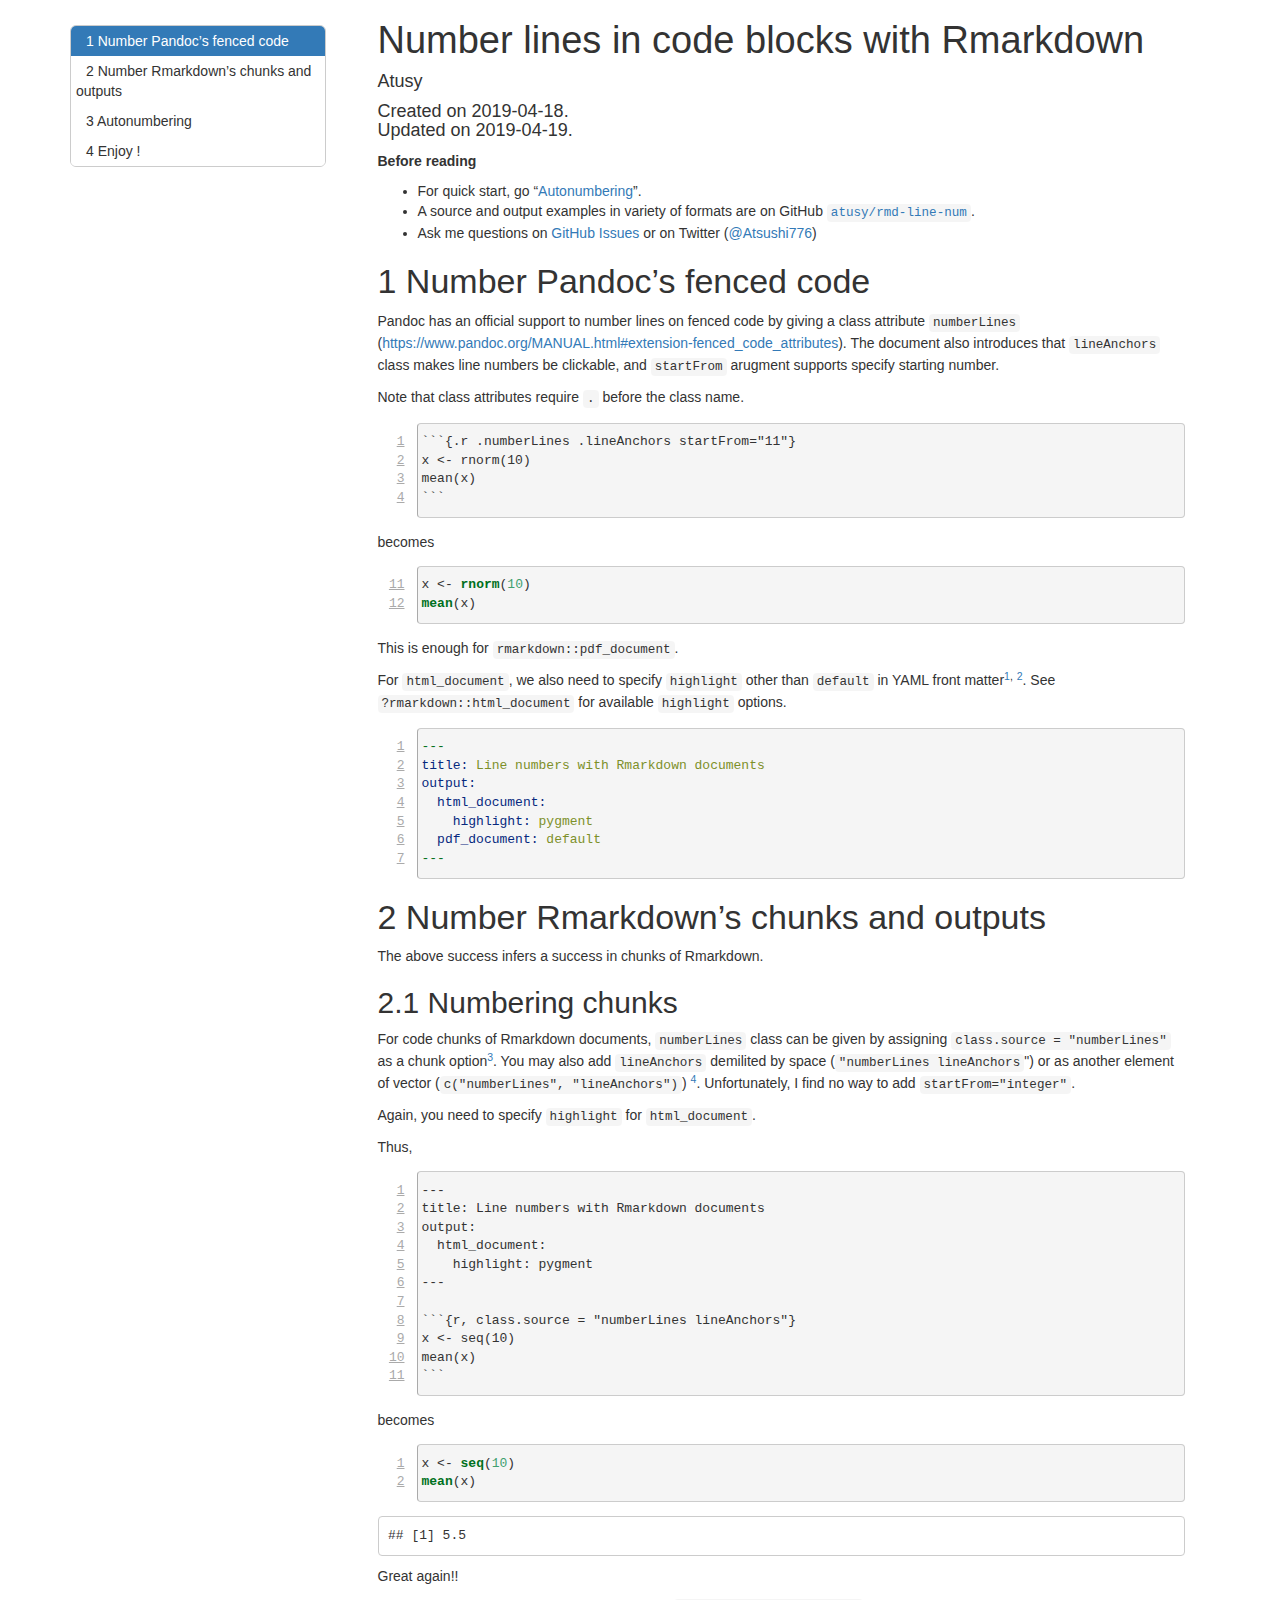
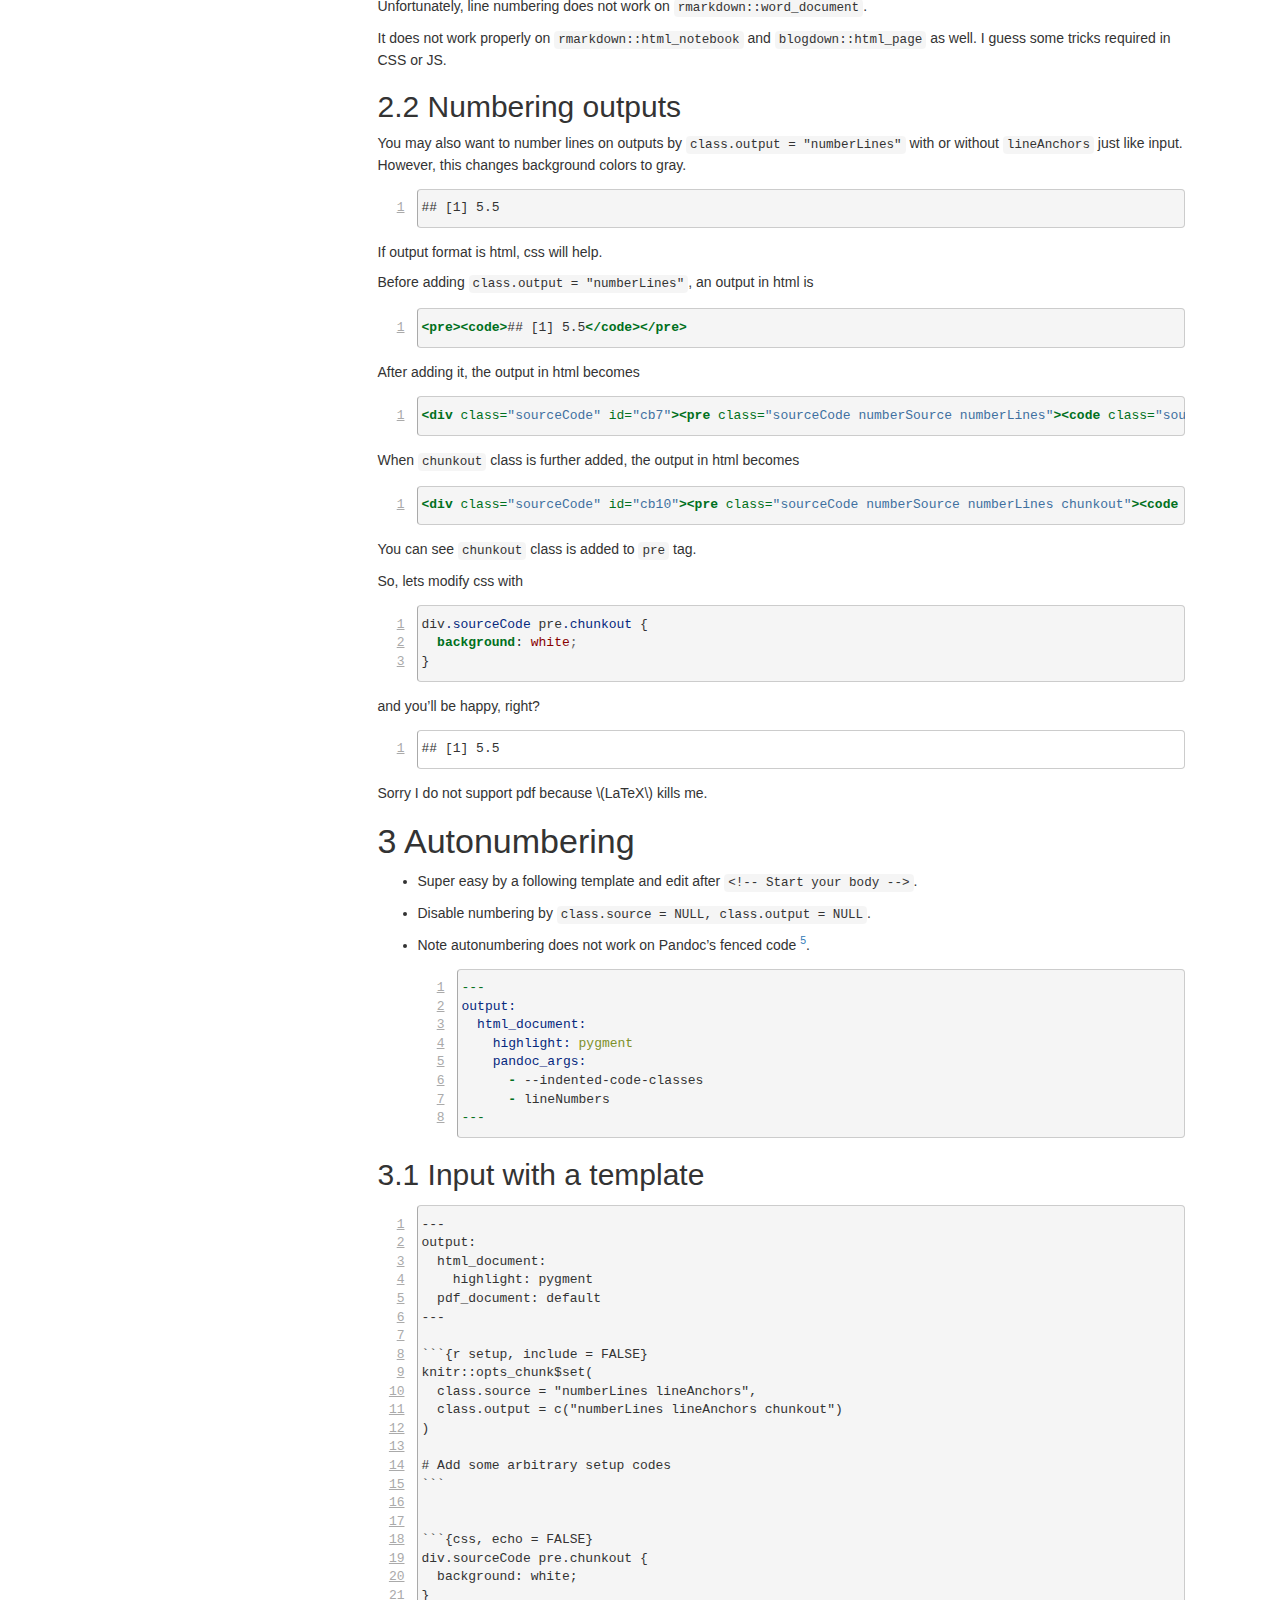
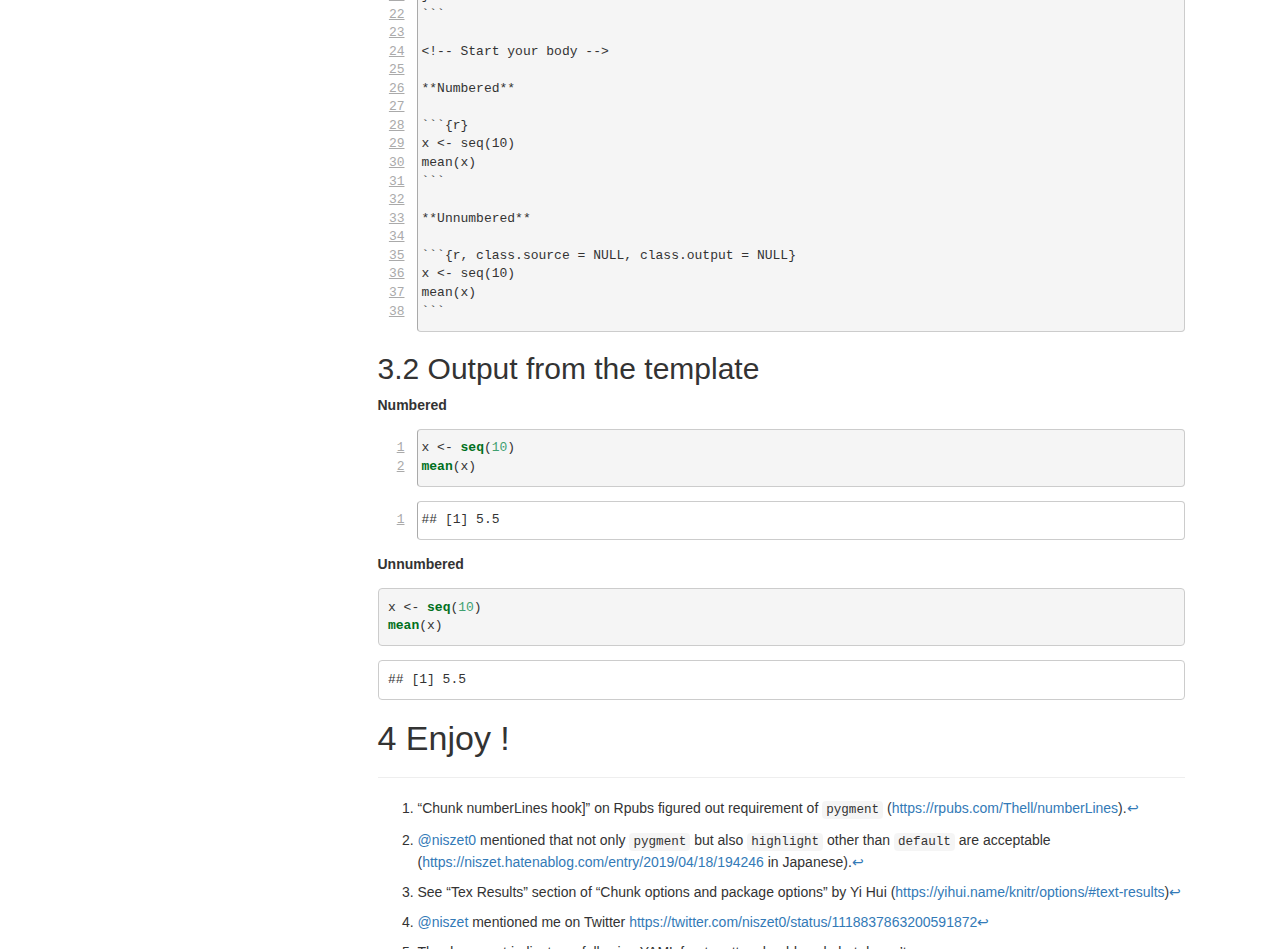
==== commit 6a57876e: "update: reflecting niszet's comments" ====
--- a/index.html
+++ b/index.html
@@ -1600,6 +1600,8 @@
 
 <h1 class="title toc-ignore">Number lines in code blocks with Rmarkdown</h1>
 <h4 class="author">Atusy</h4>
+<h4 class="date"><p>Created on 2019-04-18.<br />
+Updated on 2019-04-19.</p></h4>
 
 </div>
 
@@ -1612,17 +1614,17 @@
 </ul>
 <div id="number-pandocs-fenced-code" class="section level1">
 <h1><span class="header-section-number">1</span> Number Pandoc’s fenced code</h1>
-<p>Pandoc has an official support to number lines on fenced code by giving a class attribute <code>numberLines</code> (<a href="https://www.pandoc.org/MANUAL.html#extension-fenced_code_attributes" class="uri">https://www.pandoc.org/MANUAL.html#extension-fenced_code_attributes</a>).</p>
+<p>Pandoc has an official support to number lines on fenced code by giving a class attribute <code>numberLines</code> (<a href="https://www.pandoc.org/MANUAL.html#extension-fenced_code_attributes" class="uri">https://www.pandoc.org/MANUAL.html#extension-fenced_code_attributes</a>). The document also introduces that <code>lineAnchors</code> class makes line numbers be clickable, and <code>startFrom</code> arugment supports specify starting number.</p>
 <p>Note that class attributes require <code>.</code> before the class name.</p>
-<div class="sourceCode" id="cb1"><pre class="sourceCode numberSource numberLines"><code class="sourceCode"><a class="sourceLine" id="cb1-1" title="1">```{.r .numberLines}</a>
+<div class="sourceCode" id="cb1"><pre class="sourceCode numberSource numberLines"><code class="sourceCode"><a class="sourceLine" id="cb1-1" title="1">```{.r .numberLines .lineAnchors startFrom=&quot;11&quot;}</a>
 <a class="sourceLine" id="cb1-2" title="2">x &lt;- rnorm(10)</a>
 <a class="sourceLine" id="cb1-3" title="3">mean(x)</a>
 <a class="sourceLine" id="cb1-4" title="4">```</a></code></pre></div>
-<p>Should become</p>
-<div class="sourceCode" id="cb2"><pre class="sourceCode numberSource r numberLines"><code class="sourceCode r"><a class="sourceLine" id="cb2-1" title="1">x &lt;-<span class="st"> </span><span class="kw">rnorm</span>(<span class="dv">10</span>)</a>
-<a class="sourceLine" id="cb2-2" title="2"><span class="kw">mean</span>(x)</a></code></pre></div>
+<p>becomes</p>
+<div class="sourceCode" id="cb2" startFrom="11"><pre class="sourceCode numberSource r numberLines lineAnchors"><code class="sourceCode r"><a class="sourceLine" id="cb2-11" href="#cb2-11" title="11">x &lt;-<span class="st"> </span><span class="kw">rnorm</span>(<span class="dv">10</span>)</a>
+<a class="sourceLine" id="cb2-12" href="#cb2-12" title="12"><span class="kw">mean</span>(x)</a></code></pre></div>
 <p>This is enough for <code>rmarkdown::pdf_document</code>.</p>
-<p>For <code>html_document</code>, we also need <code>highlight:pygment</code> in YAML front matter<a href="#fn1" class="footnote-ref" id="fnref1"><sup>1</sup></a>.</p>
+<p>For <code>html_document</code>, we also need to specify <code>highlight</code> other than <code>default</code> in YAML front matter<a href="#fn1" class="footnote-ref" id="fnref1"><sup>1</sup></a><sup>,</sup> <a href="#fn2" class="footnote-ref" id="fnref2"><sup>2</sup></a>. See <code>?rmarkdown::html_document</code> for available <code>highlight</code> options.</p>
 <div class="sourceCode" id="cb3"><pre class="sourceCode numberSource yaml numberLines"><code class="sourceCode yaml"><a class="sourceLine" id="cb3-1" title="1"><span class="ot">---</span></a>
 <a class="sourceLine" id="cb3-2" title="2"><span class="fu">title:</span><span class="at"> Line numbers with Rmarkdown documents</span></a>
 <a class="sourceLine" id="cb3-3" title="3"><span class="fu">output:</span><span class="at"> </span></a>
@@ -1636,8 +1638,8 @@
 <p>The above success infers a success in chunks of Rmarkdown.</p>
 <div id="numbering-chunks" class="section level2">
 <h2><span class="header-section-number">2.1</span> Numbering chunks</h2>
-<p>For code chunks of Rmarkdown documents, <code>numberLines</code> class can be given by assigning <code>class.source = &quot;numberLines&quot;</code> as a chunk option<a href="#fn2" class="footnote-ref" id="fnref2"><sup>2</sup></a>.</p>
-<p>Again, you need <code>highlight: pygment</code> for <code>html_document</code>.</p>
+<p>For code chunks of Rmarkdown documents, <code>numberLines</code> class can be given by assigning <code>class.source = &quot;numberLines&quot;</code> as a chunk option<a href="#fn3" class="footnote-ref" id="fnref3"><sup>3</sup></a>. You may also add <code>lineAnchors</code> demilited by space (<code>&quot;numberLines lineAnchors</code>&quot;) or as another element of vector (<code>c(&quot;numberLines&quot;, &quot;lineAnchors&quot;)</code>) <a href="#fn4" class="footnote-ref" id="fnref4"><sup>4</sup></a>. Unfortunately, I find no way to add <code>startFrom=&quot;integer&quot;</code>.</p>
+<p>Again, you need to specify <code>highlight</code> for <code>html_document</code>.</p>
 <p>Thus,</p>
 <div class="sourceCode" id="cb4"><pre class="sourceCode numberSource numberLines"><code class="sourceCode"><a class="sourceLine" id="cb4-1" title="1">---</a>
 <a class="sourceLine" id="cb4-2" title="2">title: Line numbers with Rmarkdown documents</a>
@@ -1646,13 +1648,13 @@
 <a class="sourceLine" id="cb4-5" title="5">    highlight: pygment</a>
 <a class="sourceLine" id="cb4-6" title="6">---</a>
 <a class="sourceLine" id="cb4-7" title="7"></a>
-<a class="sourceLine" id="cb4-8" title="8">```{r, class.source = &quot;numberLines&quot;}</a>
+<a class="sourceLine" id="cb4-8" title="8">```{r, class.source = &quot;numberLines lineAnchors&quot;}</a>
 <a class="sourceLine" id="cb4-9" title="9">x &lt;- seq(10)</a>
 <a class="sourceLine" id="cb4-10" title="10">mean(x)</a>
 <a class="sourceLine" id="cb4-11" title="11">```</a></code></pre></div>
 <p>becomes</p>
-<div class="sourceCode" id="cb5"><pre class="sourceCode numberSource r numberLines"><code class="sourceCode r"><a class="sourceLine" id="cb5-1" title="1">x &lt;-<span class="st"> </span><span class="kw">seq</span>(<span class="dv">10</span>)</a>
-<a class="sourceLine" id="cb5-2" title="2"><span class="kw">mean</span>(x)</a></code></pre></div>
+<div class="sourceCode" id="cb5"><pre class="sourceCode numberSource r numberLines lineAnchors"><code class="sourceCode r"><a class="sourceLine" id="cb5-1" href="#cb5-1" title="1">x &lt;-<span class="st"> </span><span class="kw">seq</span>(<span class="dv">10</span>)</a>
+<a class="sourceLine" id="cb5-2" href="#cb5-2" title="2"><span class="kw">mean</span>(x)</a></code></pre></div>
 <pre><code>## [1] 5.5</code></pre>
 <p>Great again!!</p>
 <p>Unfortunately, line numbering does not work on <code>rmarkdown::word_document</code>.</p>
@@ -1660,7 +1662,7 @@
 </div>
 <div id="numbering-outputs" class="section level2">
 <h2><span class="header-section-number">2.2</span> Numbering outputs</h2>
-<p>You may also want to number lines on outputs by <code>class.output = &quot;numberLines&quot;</code>. However, this changes background colors to gray.</p>
+<p>You may also want to number lines on outputs by <code>class.output = &quot;numberLines&quot;</code> with or without <code>lineAnchors</code> just like input. However, this changes background colors to gray.</p>
 <div class="sourceCode" id="cb7"><pre class="sourceCode numberSource numberLines"><code class="sourceCode"><a class="sourceLine" id="cb7-1" title="1">## [1] 5.5</a></code></pre></div>
 <p>If output format is html, css will help.</p>
 <p>Before adding <code>class.output = &quot;numberLines&quot;</code>, an output in html is</p>
@@ -1689,7 +1691,7 @@
 <ul>
 <li><p>Super easy by a following template and edit after <code>&lt;!-- Start your body --&gt;</code>.</p></li>
 <li><p>Disable numbering by <code>class.source = NULL, class.output = NULL</code>.</p></li>
-<li><p>Note autonumbering does not work on Pandoc’s fenced code <a href="#fn3" class="footnote-ref" id="fnref3"><sup>3</sup></a>.</p>
+<li><p>Note autonumbering does not work on Pandoc’s fenced code <a href="#fn5" class="footnote-ref" id="fnref5"><sup>5</sup></a>.</p>
 <div class="sourceCode" id="cb13"><pre class="sourceCode numberSource yaml numberLines"><code class="sourceCode yaml"><a class="sourceLine" id="cb13-1" title="1"><span class="ot">---</span></a>
 <a class="sourceLine" id="cb13-2" title="2"><span class="fu">output:</span></a>
 <a class="sourceLine" id="cb13-3" title="3">  <span class="fu">html_document:</span></a>
@@ -1710,8 +1712,8 @@
 <a class="sourceLine" id="cb14-7" title="7"></a>
 <a class="sourceLine" id="cb14-8" title="8">```{r setup, include = FALSE}</a>
 <a class="sourceLine" id="cb14-9" title="9">knitr::opts_chunk$set(</a>
-<a class="sourceLine" id="cb14-10" title="10">  class.source = &quot;numberLines&quot;, </a>
-<a class="sourceLine" id="cb14-11" title="11">  class.output = c(&quot;numberLines&quot;, &quot;chunkout&quot;) </a>
+<a class="sourceLine" id="cb14-10" title="10">  class.source = &quot;numberLines lineAnchors&quot;, </a>
+<a class="sourceLine" id="cb14-11" title="11">  class.output = c(&quot;numberLines lineAnchors chunkout&quot;) </a>
 <a class="sourceLine" id="cb14-12" title="12">)</a>
 <a class="sourceLine" id="cb14-13" title="13"></a>
 <a class="sourceLine" id="cb14-14" title="14"># Add some arbitrary setup codes</a>
@@ -1743,9 +1745,9 @@
 <div id="output-from-the-template" class="section level2">
 <h2><span class="header-section-number">3.2</span> Output from the template</h2>
 <p><strong>Numbered</strong></p>
-<div class="sourceCode" id="cb15"><pre class="sourceCode numberSource r numberLines"><code class="sourceCode r"><a class="sourceLine" id="cb15-1" title="1">x &lt;-<span class="st"> </span><span class="kw">seq</span>(<span class="dv">10</span>)</a>
-<a class="sourceLine" id="cb15-2" title="2"><span class="kw">mean</span>(x)</a></code></pre></div>
-<div class="sourceCode" id="cb16"><pre class="sourceCode numberSource numberLines chunkout"><code class="sourceCode"><a class="sourceLine" id="cb16-1" title="1">## [1] 5.5</a></code></pre></div>
+<div class="sourceCode" id="cb15"><pre class="sourceCode numberSource r numberLines lineAnchors"><code class="sourceCode r"><a class="sourceLine" id="cb15-1" href="#cb15-1" title="1">x &lt;-<span class="st"> </span><span class="kw">seq</span>(<span class="dv">10</span>)</a>
+<a class="sourceLine" id="cb15-2" href="#cb15-2" title="2"><span class="kw">mean</span>(x)</a></code></pre></div>
+<div class="sourceCode" id="cb16"><pre class="sourceCode numberSource numberLines lineAnchors chunkout"><code class="sourceCode"><a class="sourceLine" id="cb16-1" href="#cb16-1" title="1">## [1] 5.5</a></code></pre></div>
 <p><strong>Unnumbered</strong></p>
 <div class="sourceCode" id="cb17"><pre class="sourceCode r"><code class="sourceCode r"><a class="sourceLine" id="cb17-1" title="1">x &lt;-<span class="st"> </span><span class="kw">seq</span>(<span class="dv">10</span>)</a>
 <a class="sourceLine" id="cb17-2" title="2"><span class="kw">mean</span>(x)</a></code></pre></div>
@@ -1759,8 +1761,10 @@
 <hr />
 <ol>
 <li id="fn1"><p>“Chunk numberLines hook]” on Rpubs figured out requirement of <code>pygment</code> (<a href="https://rpubs.com/Thell/numberLines" class="uri">https://rpubs.com/Thell/numberLines</a>).<a href="#fnref1" class="footnote-back">↩</a></p></li>
-<li id="fn2"><p>See “Tex Results” section of “Chunk options and package options” by Yi Hui (<a href="https://yihui.name/knitr/options/#text-results" class="uri">https://yihui.name/knitr/options/#text-results</a>)<a href="#fnref2" class="footnote-back">↩</a></p></li>
-<li id="fn3"><p>The document indicates a following YAML front matter should work, but doesn’t (<a href="https://www.pandoc.org/MANUAL.html#reader-options" class="uri">https://www.pandoc.org/MANUAL.html#reader-options</a>).<a href="#fnref3" class="footnote-back">↩</a></p></li>
+<li id="fn2"><p><a href>@niszet0</a> mentioned that not only <code>pygment</code> but also <code>highlight</code> other than <code>default</code> are acceptable (<a href="https://niszet.hatenablog.com/entry/2019/04/18/194246" class="uri">https://niszet.hatenablog.com/entry/2019/04/18/194246</a> in Japanese).<a href="#fnref2" class="footnote-back">↩</a></p></li>
+<li id="fn3"><p>See “Tex Results” section of “Chunk options and package options” by Yi Hui (<a href="https://yihui.name/knitr/options/#text-results" class="uri">https://yihui.name/knitr/options/#text-results</a>)<a href="#fnref3" class="footnote-back">↩</a></p></li>
+<li id="fn4"><p><a href="https://twitter.com/niszet0">@niszet</a> mentioned me on Twitter <a href="https://twitter.com/niszet0/status/1118837863200591872" class="uri">https://twitter.com/niszet0/status/1118837863200591872</a><a href="#fnref4" class="footnote-back">↩</a></p></li>
+<li id="fn5"><p>The document indicates a following YAML front matter should work, but doesn’t (<a href="https://www.pandoc.org/MANUAL.html#reader-options" class="uri">https://www.pandoc.org/MANUAL.html#reader-options</a>).<a href="#fnref5" class="footnote-back">↩</a></p></li>
 </ol>
 </div>
 
